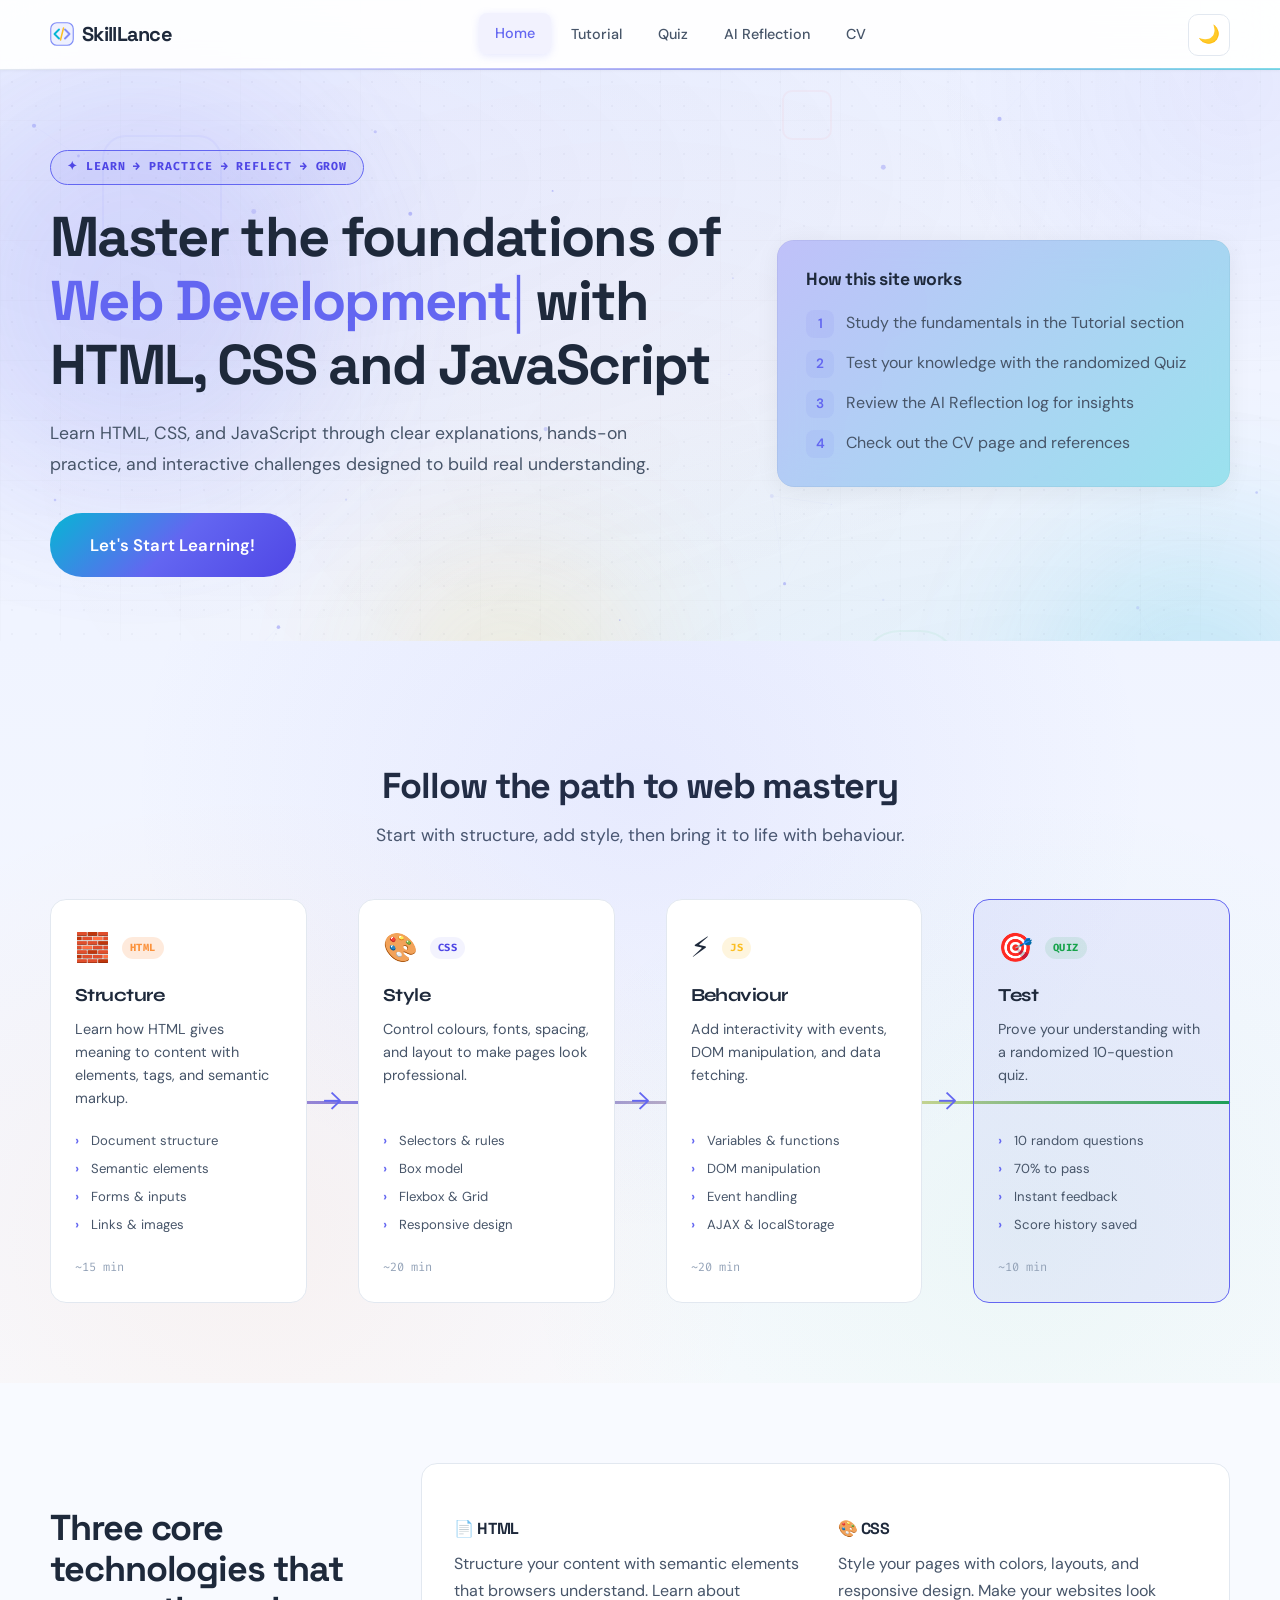
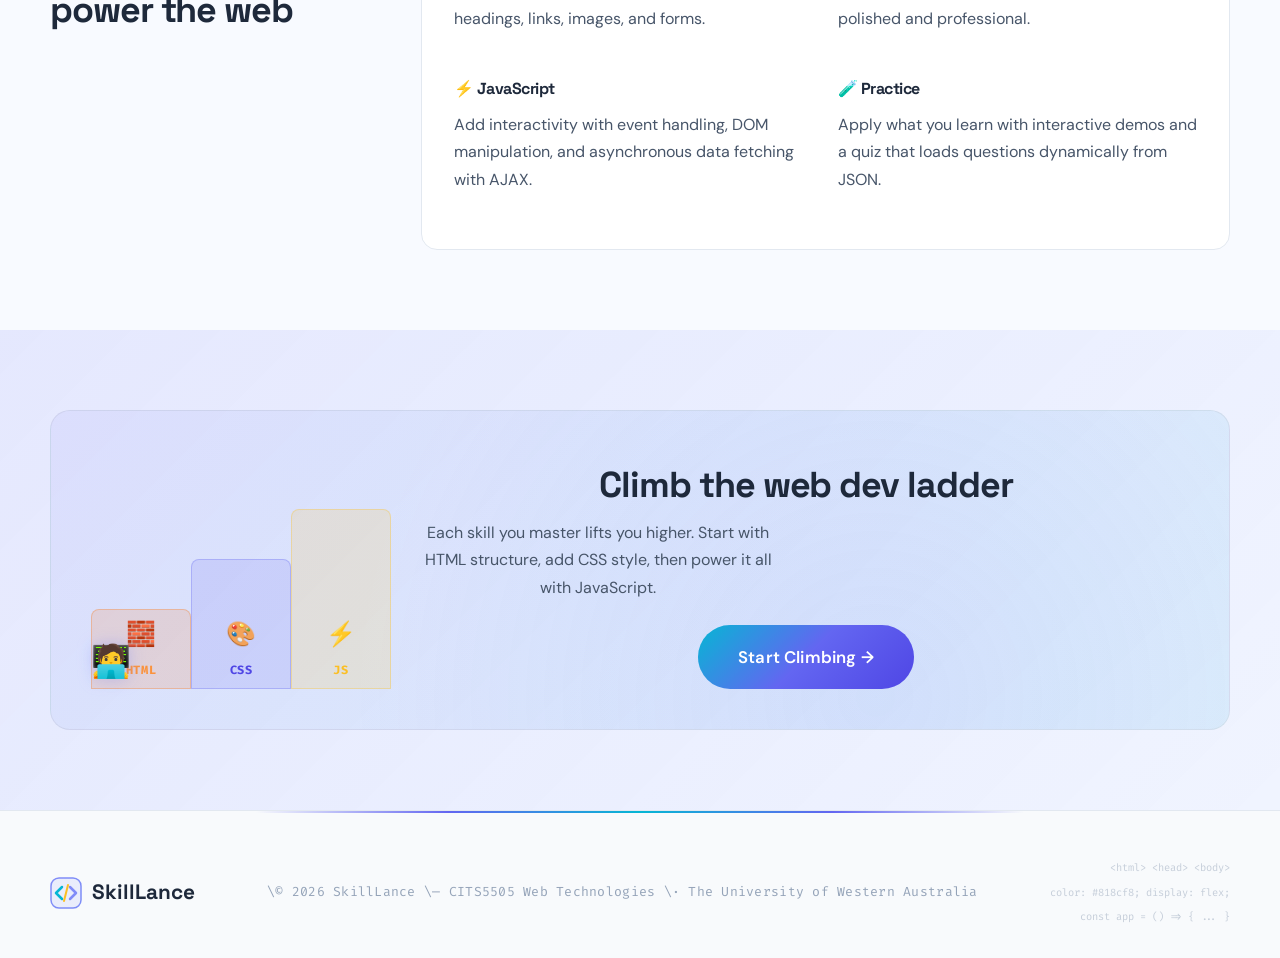
==== index.html @ cb1a134b "added animations and styling" ====
<!DOCTYPE html>
<html lang="en" data-theme="dark">
<head>
  <meta charset="UTF-8" />
  <meta name="viewport" content="width=device-width, initial-scale=1.0" />
  <meta name="description" content="SkillLance — Learn HTML, CSS, and JavaScript through interactive tutorials, quizzes, and hands-on practice." />
  <title>SkillLance - Home</title>
  <link rel="preconnect" href="https://fonts.googleapis.com" />
  <link rel="preconnect" href="https://fonts.gstatic.com" crossorigin />
  <link href="https://fonts.googleapis.com/css2?family=Syne:wght@500;600;700;800&family=DM+Sans:ital,opsz,wght@0,9..40,400;0,9..40,500;0,9..40,600;1,9..40,400&family=Fira+Code:wght@400;500&display=swap" rel="stylesheet" />
  <link href="https://fonts.googleapis.com/css2?family=Space+Grotesk:wght@400;500;700&family=IBM+Plex+Sans:wght@400;500;600;700&family=IBM+Plex+Mono:wght@400;500&display=swap" rel="stylesheet">
  <link rel="stylesheet" href="./assets/style.css" />
  <script defer src="./assets/main.js"></script>
</head>
<body>
  <a class="skip-link" href="#main-content">Skip to content</a>

  <!-- Navigation -->
  <nav class="site-nav">
    <div class="container nav-inner">
      <a href="./index.html" class="nav-logo">
        <svg class="logo-icon-nav" width="24" height="24" viewBox="0 0 32 32" fill="none"><rect x="1" y="1" width="30" height="30" rx="8" fill="url(#lbg)" opacity="0.12"/><rect x="1" y="1" width="30" height="30" rx="8" stroke="url(#lbg)" stroke-width="1.5"/><path d="M12 10L6 16L12 22" stroke="#06b6d4" stroke-width="2.5" stroke-linecap="round" stroke-linejoin="round"/><path d="M20 10L26 16L20 22" stroke="#818cf8" stroke-width="2.5" stroke-linecap="round" stroke-linejoin="round"/><path d="M18 8L14 24" stroke="#fbbf24" stroke-width="2" stroke-linecap="round"/><defs><linearGradient id="lbg" x1="0" y1="0" x2="32" y2="32"><stop stop-color="#818cf8"/><stop offset="1" stop-color="#06b6d4"/></linearGradient></defs></svg>
        SkillLance
      </a>
      <div class="nav-links">
        <a href="./index.html" class="active">Home</a>
        <a href="./tutorial.html">Tutorial</a>
        <a href="./quiz.html">Quiz</a>
        <a href="./reflection.html">AI Reflection</a>
        <a href="./cv.html">CV</a>
      </div>
      <div class="nav-actions">
        <button class="theme-btn" data-theme-toggle aria-label="Toggle theme">🌙</button>
        <button class="nav-toggle" aria-label="Toggle menu" aria-expanded="false">
          <span></span><span></span><span></span>
        </button>
      </div>
    </div>
  </nav>

  <!-- Main Content -->
  <main id="main-content">
    <!-- Hero Section -->
    <section class="hero">
      <div class="dot-pattern"></div>
      <div class="container hero-grid">
        <div>
          <p class="eyebrow-pill">✦ Learn → Practice → Reflect → Grow</p>
          <h1>
            Master the foundations of
            <em>Web Development</em>
            with HTML, CSS and JavaScript
          </h1>
          <p class="lead">
            Learn HTML, CSS, and JavaScript through clear explanations, hands-on practice, and interactive challenges designed to build real understanding.
          </p>
          <div class="hero-actions">
            <a href="tutorial.html" class="btn btn-primary btn-lg">Let's Start Learning!</a>
          </div>
        </div>

        <aside class="hero-card glass-card">
          <h2>How this site works</h2>
          <ol>
            <li>Study the fundamentals in the Tutorial section</li>
            <li>Test your knowledge with the randomized Quiz</li>
            <li>Review the AI Reflection log for insights</li>
            <li>Check out the CV page and references</li>
          </ol>
        </aside>
      </div>
    </section>

    <!-- Learning Path Section -->
    <section class="section learning-path-section">
      <div class="path-section-bg"></div>
      <div class="container">
        <div class="section-intro">
          <p class="eyebrow typing">Your Learning Journey</p>
          <h2>Follow the path to web mastery</h2>
          <p class="lead">Start with structure, add style, then bring it to life with behaviour.</p>
        </div>

        <div class="journey-timeline">
          <div class="timeline-line" aria-hidden="true"></div>
          <div class="learning-path-full">
            <a href="tutorial.html#html" class="path-card-large path-glow-html">
              <div class="path-card-header">
                <span class="path-icon-lg">🧱</span>
                <span class="path-chip path-chip-html">HTML</span>
              </div>
              <h3>Structure</h3>
              <p>Learn how HTML gives meaning to content with elements, tags, and semantic markup.</p>
              <ul class="path-topics">
                <li>Document structure</li>
                <li>Semantic elements</li>
                <li>Forms &amp; inputs</li>
                <li>Links &amp; images</li>
              </ul>
              <span class="path-time-lg">~15 min</span>
            </a>

            <div class="path-connector"><span class="path-arrow-lg">→</span></div>

            <a href="tutorial.html#css" class="path-card-large path-glow-css">
              <div class="path-card-header">
                <span class="path-icon-lg">🎨</span>
                <span class="path-chip path-chip-css">CSS</span>
              </div>
              <h3>Style</h3>
              <p>Control colours, fonts, spacing, and layout to make pages look professional.</p>
              <ul class="path-topics">
                <li>Selectors &amp; rules</li>
                <li>Box model</li>
                <li>Flexbox &amp; Grid</li>
                <li>Responsive design</li>
              </ul>
              <span class="path-time-lg">~20 min</span>
            </a>

            <div class="path-connector"><span class="path-arrow-lg">→</span></div>

            <a href="tutorial.html#js" class="path-card-large path-glow-js">
              <div class="path-card-header">
                <span class="path-icon-lg">⚡</span>
                <span class="path-chip path-chip-js">JS</span>
              </div>
              <h3>Behaviour</h3>
              <p>Add interactivity with events, DOM manipulation, and data fetching.</p>
              <ul class="path-topics">
                <li>Variables &amp; functions</li>
                <li>DOM manipulation</li>
                <li>Event handling</li>
                <li>AJAX &amp; localStorage</li>
              </ul>
              <span class="path-time-lg">~20 min</span>
            </a>

            <div class="path-connector"><span class="path-arrow-lg">→</span></div>

            <a href="quiz.html" class="path-card-large path-card-quiz-lg path-glow-quiz">
              <div class="path-card-header">
                <span class="path-icon-lg">🎯</span>
                <span class="path-chip path-chip-quiz">Quiz</span>
              </div>
              <h3>Test</h3>
              <p>Prove your understanding with a randomized 10-question quiz.</p>
              <ul class="path-topics">
                <li>10 random questions</li>
                <li>70% to pass</li>
                <li>Instant feedback</li>
                <li>Score history saved</li>
              </ul>
              <span class="path-time-lg">~10 min</span>
            </a>
          </div>
        </div>
      </div>
    </section>

    <!-- Features Section -->
    <section class="section section-alt">
      <div class="container">
        <div class="section-grid">
          <div class="section-heading">
            <p class="eyebrow typing">What You'll Learn</p>
            <h2>Three core technologies that power the web</h2>
          </div>

          <div class="content-card card">
            <div class="two-col">
              <article>
                <h3>📄 HTML</h3>
                <p>Structure your content with semantic elements that browsers understand. Learn about headings, links, images, and forms.</p>
              </article>
              <article>
                <h3>🎨 CSS</h3>
                <p>Style your pages with colors, layouts, and responsive design. Make your websites look polished and professional.</p>
              </article>
              <article>
                <h3>⚡ JavaScript</h3>
                <p>Add interactivity with event handling, DOM manipulation, and asynchronous data fetching with AJAX.</p>
              </article>
              <article>
                <h3>🧪 Practice</h3>
                <p>Apply what you learn with interactive demos and a quiz that loads questions dynamically from JSON.</p>
              </article>
            </div>
          </div>
        </div>
      </div>
    </section>

    <!-- CTA Section — Climbing Steps -->
    <section class="section callout-section">
      <div class="container">
        <div class="climbing-cta">
          <div class="steps-container">
            <div class="step-block">
              <div class="step-platform step-html">
                <span class="step-icon">🧱</span>
                HTML
              </div>
            </div>
            <div class="step-block">
              <div class="step-platform step-css">
                <span class="step-icon">🎨</span>
                CSS
              </div>
            </div>
            <div class="step-block">
              <div class="step-platform step-js">
                <span class="step-icon">⚡</span>
                JS
              </div>
            </div>
            <div class="climber">🧑‍💻</div>
          </div>
          <div class="climbing-cta-text">
            <h2>Climb the web dev ladder</h2>
            <p>Each skill you master lifts you higher. Start with HTML structure, add CSS style, then power it all with JavaScript.</p>
            <a href="tutorial.html" class="btn btn-primary btn-lg">Start Climbing →</a>
          </div>
        </div>
      </div>
    </section>
  </main>

  <!-- Footer -->
    <footer class="site-footer">
    <div class="footer-glow"></div>
    <div class="container footer-inner">
      <div class="footer-brand">
        <a href="./index.html" class="footer-logo">
          <svg class="logo-icon" width="32" height="32" viewBox="0 0 32 32" fill="none"><rect x="1" y="1" width="30" height="30" rx="8" fill="url(#flbg)" opacity="0.12"/><rect x="1" y="1" width="30" height="30" rx="8" stroke="url(#flbg)" stroke-width="1.5"/><path d="M12 10L6 16L12 22" stroke="#06b6d4" stroke-width="2.5" stroke-linecap="round" stroke-linejoin="round"/><path d="M20 10L26 16L20 22" stroke="#818cf8" stroke-width="2.5" stroke-linecap="round" stroke-linejoin="round"/><path d="M18 8L14 24" stroke="#fbbf24" stroke-width="2" stroke-linecap="round"/><defs><linearGradient id="flbg" x1="0" y1="0" x2="32" y2="32"><stop stop-color="#818cf8"/><stop offset="1" stop-color="#06b6d4"/></linearGradient></defs></svg>
          <span>SkillLance</span>
        </a>
      </div>
      <div class="footer-copy">
        <p>\&copy; 2026 SkillLance \&mdash; CITS5505 Web Technologies \&middot; The University of Western Australia</p>
      </div>
      <div class="footer-code-float" aria-hidden="true">
        <span>&lt;html&gt; &lt;head&gt; &lt;body&gt;</span>
        <span>color: #818cf8; display: flex;</span>
        <span>const app = () =&gt; { ... }</span>
      </div>
    </div>
  </footer>
</body>
</html>
---- assets/style.css ----
/* ═══════════════════════════════════════════════════════════════════════════
   SKILLLANCE — Complete Design System v2
   Theme: Dark default with light toggle
   Fonts: Syne (display) · DM Sans (body) · Fira Code (mono)
   3D Animations · Floating Elements · Animated Background
═══════════════════════════════════════════════════════════════════════════ */

/* ── 1. Design Tokens ──────────────────────────────────────────────────── */
:root {
  --bg:             #0d0f17;
  --bg-alt:         #141620;
  --surface:        #181a24;
  --surface-2:      #22253a;
  --surface-3:      #2a2d45;
  --border:         #2c2f44;
  --border-2:       #3d4160;
  --text:           #e8eaf6;
  --text-2:         #9095b8;
  --text-3:         #5c6190;
  --accent:         #818cf8;
  --accent-hover:   #a5b4fc;
  --accent-bg:      rgba(129, 140, 248, 0.12);
  --accent-txt:     #a5b4fc;
  --green:          #22c55e;
  --green-bg:       rgba(34, 197, 94, 0.12);
  --coral:          #f87171;
  --coral-bg:       rgba(248, 113, 113, 0.12);
  --amber:          #fbbf24;
  --amber-bg:       rgba(251, 191, 36, 0.12);
  --code-bg:        #0d0e1a;
  --code-text:      #cdd6f4;
  --nav-bg:         rgba(13, 15, 23, 0.92);
  --footer-bg:      #0a0c12;
  --shadow:         0 4px 24px rgba(0, 0, 0, 0.3);
  --shadow-lg:      0 12px 48px rgba(0, 0, 0, 0.4);
  --glass:          rgba(24, 26, 36, 0.75);
  --glass-border:   rgba(255, 255, 255, 0.08);
}

[data-theme="light"] {
  --bg:             #f0f4ff;
  --bg-alt:         #f8faff;
  --surface:        #ffffff;
  --surface-2:      #f1f5f9;
  --surface-3:      #e2e8f0;
  --border:         #e2e8f0;
  --border-2:       #cbd5e1;
  --text:           #1e293b;
  --text-2:         #475569;
  --text-3:         #94a3b8;
  --accent:         #6366f1;
  --accent-hover:   #4f46e5;
  --accent-bg:      rgba(99, 102, 241, 0.08);
  --accent-txt:     #4f46e5;
  --green:          #16a34a;
  --green-bg:       rgba(22, 163, 74, 0.1);
  --coral:          #dc2626;
  --coral-bg:       rgba(220, 38, 38, 0.08);
  --amber:          #d97706;
  --amber-bg:       rgba(217, 119, 6, 0.1);
  --code-bg:        #1e293b;
  --code-text:      #e2e8f0;
  --nav-bg:         rgba(255, 255, 255, 0.92);
  --footer-bg:      #f8fafc;
  --shadow:         0 4px 24px rgba(0, 0, 0, 0.06);
  --shadow-lg:      0 12px 48px rgba(0, 0, 0, 0.1);
  --glass:          rgba(255, 255, 255, 0.9);
  --glass-border:   rgba(0, 0, 0, 0.06);
}

/* ── 2. Reset & Base ───────────────────────────────────────────────────── */
*, *::before, *::after { box-sizing: border-box; margin: 0; padding: 0; }
html { scroll-behavior: smooth; font-size: 16px; }

body {
  font-family: 'DM Sans', system-ui, sans-serif;
  background: var(--bg);
  color: var(--text);
  line-height: 1.72;
  -webkit-font-smoothing: antialiased;
  min-height: 100vh;
  position: relative;
  overflow-x: hidden;
}

a { color: var(--accent); text-decoration: none; transition: color 0.2s ease; }
a:hover { color: var(--accent-hover); }
ul, ol { list-style: none; }
img { max-width: 100%; display: block; }
button, input, select, textarea { font: inherit; }

/* ── 3. Animated 3D Background ─────────────────────────────────────────── */
body::before {
  content: '';
  position: fixed;
  top: 0; left: 0; right: 0; bottom: 0;
  background:
    radial-gradient(ellipse 80% 50% at 20% 20%, rgba(99, 102, 241, 0.08), transparent),
    radial-gradient(ellipse 60% 40% at 80% 80%, rgba(6, 182, 212, 0.06), transparent),
    radial-gradient(ellipse 50% 50% at 50% 50%, rgba(251, 191, 36, 0.03), transparent);
  animation: bgShift 20s ease-in-out infinite alternate;
  pointer-events: none;
  z-index: -1;
}

@keyframes bgShift {
  0% { transform: scale(1) translate(0, 0); }
  33% { transform: scale(1.05) translate(-2%, 3%); }
  66% { transform: scale(0.98) translate(3%, -2%); }
  100% { transform: scale(1.02) translate(-1%, 1%); }
}

/* Floating orbs */
.floating-orbs {
  position: fixed;
  inset: 0;
  pointer-events: none;
  z-index: -1;
  overflow: hidden;
}

.orb {
  position: absolute;
  border-radius: 50%;
  filter: blur(80px);
  opacity: 0.15;
  animation: orbFloat 18s ease-in-out infinite;
}

.orb-1 { width: 400px; height: 400px; background: var(--accent); top: 10%; left: -5%; animation-duration: 22s; }
.orb-2 { width: 300px; height: 300px; background: #06b6d4; top: 60%; right: -5%; animation-duration: 18s; animation-delay: -5s; }
.orb-3 { width: 250px; height: 250px; background: #fbbf24; bottom: 10%; left: 30%; animation-duration: 25s; animation-delay: -10s; }

@keyframes orbFloat {
  0%, 100% { transform: translate(0, 0) scale(1); }
  25% { transform: translate(30px, -40px) scale(1.1); }
  50% { transform: translate(-20px, 20px) scale(0.95); }
  75% { transform: translate(15px, 30px) scale(1.05); }
}

/* ── 4. Accessibility ──────────────────────────────────────────────────── */
.skip-link {
  position: absolute; left: 1rem; top: -4rem;
  background: var(--accent); color: #fff;
  padding: 0.75rem 1.25rem; border-radius: 999px;
  font-weight: 600; z-index: 1000; transition: top 0.2s ease;
}
.skip-link:focus { top: 1rem; }

/* ── 5. Layout Utilities ───────────────────────────────────────────────── */
.container { width: min(1180px, calc(100% - 2rem)); margin: 0 auto; }
.section { padding: 5rem 0; }
.section-alt { background: var(--bg-alt); }

/* ── 6. Navigation ─────────────────────────────────────────────────────── */
.site-nav {
  position: sticky; top: 0; z-index: 200; height: 70px;
  background: var(--nav-bg);
  backdrop-filter: blur(20px); -webkit-backdrop-filter: blur(20px);
  border-bottom: 1px solid var(--border);
  box-shadow: 0 1px 3px rgba(0,0,0,0.04);
  transition: all 0.3s ease;
}

.nav-inner { height: 100%; display: flex; align-items: center; justify-content: space-between; gap: 1rem; }

.nav-logo {
  font-family: 'Space Grotesk', sans-serif; font-weight: 750; font-size: 1.25rem;
  letter-spacing: -0.035em; color: var(--text);
  display: flex; align-items: center; gap: 8px; flex-shrink: 0;
}

.logo-badge {
  width: 10px; height: 10px; background: var(--accent);
  border-radius: 50%; animation: pulse 2s ease-in-out infinite;
}

@keyframes pulse {
  0%, 100% { opacity: 1; transform: scale(1); }
  50% { opacity: 0.7; transform: scale(1.1); }
}

.nav-links { display: flex; gap: 4px; }

.nav-links a {
  font-size: 0.9rem; font-weight: 500; color: var(--text-2);
  padding: 0.5rem 1rem; border-radius: 8px;
  transition: all 0.3s cubic-bezier(0.34, 1.56, 0.64, 1);
  transform-style: preserve-3d; perspective: 600px;
}

.nav-links a:hover {
  color: var(--text); background: var(--surface-2);
  transform: translateY(-2px) rotateX(5deg);
  box-shadow: 0 4px 12px rgba(0,0,0,0.1);
}

.nav-links a.active {
  color: var(--accent); background: var(--accent-bg);
  transform: translateY(-1px);
  box-shadow: 0 2px 8px rgba(129, 140, 248, 0.2);
}

.nav-actions { display: flex; align-items: center; gap: 0.75rem; }

.theme-btn {
  display: flex; align-items: center; justify-content: center;
  width: 42px; height: 42px; background: var(--surface);
  border: 1px solid var(--border); border-radius: 10px;
  cursor: pointer; font-size: 1.1rem; color: var(--text-2);
  transition: all 0.3s cubic-bezier(0.34, 1.56, 0.64, 1);
  transform-style: preserve-3d;
}

.theme-btn:hover {
  color: var(--accent); border-color: var(--accent);
  transform: translateY(-2px) rotateY(15deg) scale(1.05);
  box-shadow: 0 6px 20px rgba(129, 140, 248, 0.2);
}

.nav-toggle {
  display: none; flex-direction: column; gap: 5px; padding: 8px;
  background: transparent; border: none; cursor: pointer;
}
.nav-toggle span { width: 22px; height: 2px; background: var(--text); border-radius: 2px; transition: all 0.2s ease; }

/* ── 7. Typography ─────────────────────────────────────────────────────── */
h1, h2, h3, h4 {
  font-family: 'Space Grotesk', sans-serif; font-weight: 700;
  letter-spacing: -0.03em; line-height: 1.15; color: var(--text);
}
h1 { font-size: clamp(2.25rem, 5vw, 3.5rem); font-weight: 800; }
h2 { font-size: clamp(1.5rem, 3vw, 2.25rem); margin-bottom: 1rem; }
h3 { font-size: 1.25rem; margin-bottom: 0.75rem; }
h4 { font-size: 1.1rem; margin-bottom: 0.5rem; }

.lead { font-size: 1.1rem; color: var(--text-2); max-width: 600px; line-height: 1.8; }

/* Eyebrow with gradient */
.eyebrow {
  position: relative; display: inline-block;
  font-family: 'Fira Code', monospace; font-size: 1.1rem; font-weight: 700;
  letter-spacing: 0.08em; text-transform: uppercase; margin-bottom: 0.4rem;
  background: linear-gradient(90deg, #6366f1, #06b6d4, #6366f1);
  background-size: 200% auto;
  -webkit-background-clip: text; background-clip: text; -webkit-text-fill-color: transparent;
  animation: gradientFlow 4s linear infinite;
}

.eyebrow.typing {
  overflow: hidden; white-space: nowrap; width: fit-content; max-width: 0;
  animation: typing 3.5s steps(30, end) infinite, gradientFlow 4s linear infinite;
}

.eyebrow.typing::after {
  content: ''; position: absolute; top: 0; left: 0; height: 100%; width: 40%;
  background: linear-gradient(120deg, transparent, rgba(255,255,255,0.4), transparent);
  animation: shine 3.5s infinite;
}

@keyframes typing { 0% { max-width: 0 } 40% { max-width: 100% } 60% { max-width: 100% } 100% { max-width: 0 } }
@keyframes gradientFlow { 0% { background-position: 0% center; } 100% { background-position: 200% center; } }
@keyframes shine { 0% { transform: translateX(-100%); } 60%,100% { transform: translateX(200%); } }

.eyebrow-pill {
  display: inline-flex; align-items: center; gap: 0.5rem;
  font-family: 'Fira Code', monospace; font-size: 0.72rem; font-weight: 700;
  letter-spacing: 0.08em; text-transform: uppercase; color: var(--accent-txt);
  background: var(--accent-bg); padding: 0.4rem 1rem; border-radius: 999px;
  margin-bottom: 1.25rem; border: 1px solid var(--accent);
}

code, .mono {
  font-family: 'Fira Code', monospace; font-size: 0.9em;
  background: var(--surface-2); padding: 0.15em 0.4em; border-radius: 4px;
}

pre {
  margin: 0; padding: 1.25rem; background: var(--code-bg); color: var(--code-text);
  border-radius: 12px; border: 1px solid var(--border);
  overflow-x: auto; font-size: 0.9rem; line-height: 1.6;
}
pre code { background: none; padding: 0; }

/* ── 8. Buttons with 3D transforms ─────────────────────────────────────── */
.btn {
  display: inline-flex; align-items: center; justify-content: center; gap: 0.5rem;
  padding: 0.75rem 1.5rem; border-radius: 10px;
  font-family: 'DM Sans', sans-serif; font-size: 0.95rem; font-weight: 600;
  border: 1px solid transparent; cursor: pointer;
  transition: all 0.35s cubic-bezier(0.34, 1.56, 0.64, 1);
  text-decoration: none; transform-style: preserve-3d; perspective: 800px;
  position: relative; overflow: hidden;
}

.btn::after {
  content: ''; position: absolute; inset: 0; border-radius: inherit;
  background: linear-gradient(135deg, rgba(255,255,255,0.15), transparent);
  opacity: 0; transition: opacity 0.3s;
}

.btn:hover::after { opacity: 1; }

.btn:hover {
  transform: translateY(-3px) rotateX(8deg) scale(1.02);
  box-shadow: 0 12px 30px rgba(0,0,0,0.15);
}

.btn:active { transform: translateY(0) rotateX(0) scale(0.98); }

.btn-primary {
  background: linear-gradient(135deg, #06b6d4, #6366f1, #4f46e5);
  color: #ffffff; border: none; border-radius: 999px; font-weight: 600;
}

.btn-primary:hover {
  color: #ffffff;
  background: linear-gradient(135deg, #4f46e5, #6366f1, #06b6d4);
  box-shadow: 0 12px 32px rgba(99, 102, 241, 0.4);
  transform: translateY(-4px) rotateX(8deg) scale(1.03);
}

.btn-secondary {
  background: var(--surface); color: var(--text); border: 1px solid var(--border);
}
.btn-secondary:hover { border-color: var(--accent); color: var(--accent); }

.btn-ghost {
  background: transparent; color: var(--text-2); border: none; padding: 0.5rem 1rem;
}
.btn-ghost:hover { color: var(--accent); background: var(--accent-bg); transform: none; box-shadow: none; }

.btn-lg { padding: 1.1rem 2.5rem; font-size: 1.05rem; letter-spacing: 0.01em; }

.btn-white {
  display: inline-flex; align-items: center; gap: 0.5rem;
  padding: 1rem 2.25rem; border-radius: 999px;
  background: #fff; color: #1e293b; font-weight: 700; font-size: 1.05rem;
  border: none; cursor: pointer; text-decoration: none;
  transition: all 0.35s cubic-bezier(0.34, 1.56, 0.64, 1);
  transform-style: preserve-3d;
}

.btn-white:hover {
  transform: translateY(-4px) rotateX(6deg) scale(1.04);
  box-shadow: 0 16px 40px rgba(0,0,0,0.2);
  color: var(--accent);
}

/* ── 9. Cards ──────────────────────────────────────────────────────────── */
.card {
  background: var(--surface); border: 1px solid var(--border);
  border-radius: 16px; padding: 1.75rem;
  transition: all 0.35s cubic-bezier(0.34, 1.56, 0.64, 1);
  transform-style: preserve-3d;
}
.card:hover { border-color: var(--border-2); box-shadow: var(--shadow); transform: translateY(-2px); }

.glass-card {
  background: var(--glass); backdrop-filter: blur(16px); -webkit-backdrop-filter: blur(16px);
  border: 1px solid var(--glass-border); border-radius: 16px;
  padding: 1.75rem; box-shadow: var(--shadow);
  transition: all 0.35s cubic-bezier(0.34, 1.56, 0.64, 1);
}
.glass-card:hover { transform: translateY(-2px); box-shadow: var(--shadow-lg); }

/* ── 10. Hero ──────────────────────────────────────────────────────────── */
.hero {
  padding: 5rem 0 4rem; position: relative; overflow: hidden;
}

.hero::before {
  content: ''; position: absolute; top: -50%; right: -20%;
  width: 600px; height: 600px;
  background: radial-gradient(circle, var(--accent-bg) 0%, transparent 70%);
  pointer-events: none; animation: heroGlow 10s ease-in-out infinite alternate;
}

@keyframes heroGlow {
  0% { transform: translate(0,0) scale(1); opacity: 0.6; }
  100% { transform: translate(-50px, 30px) scale(1.2); opacity: 1; }
}

.hero-grid { display: grid; grid-template-columns: 1.2fr 0.8fr; gap: 3rem; align-items: center; }
.hero h1 { margin-bottom: 1.25rem; }
.hero h1 em { font-style: normal; color: var(--accent); }
.hero-actions { display: flex; gap: 1rem; margin-top: 2rem; flex-wrap: wrap; }

.hero-card { position: relative; }
.hero-card h2 { font-size: 1.1rem; margin-bottom: 1.25rem; }
.hero-card ol { counter-reset: steps; display: flex; flex-direction: column; gap: 0.75rem; }
.hero-card li {
  counter-increment: steps; display: flex; align-items: flex-start;
  gap: 0.75rem; color: var(--text-2); line-height: 1.6;
}
.hero-card li::before {
  content: counter(steps); flex-shrink: 0;
  display: flex; align-items: center; justify-content: center;
  width: 28px; height: 28px; background: var(--accent-bg);
  color: var(--accent); border-radius: 8px; font-size: 0.85rem; font-weight: 600;
}

/* ── 11. Section Layouts ───────────────────────────────────────────────── */
.section-grid { display: grid; grid-template-columns: 0.4fr 1fr; gap: 3rem; align-items: start; }
.section-heading h2 { position: sticky; top: 100px; }
.content-card { padding: 2rem; }
.content-card p { color: var(--text-2); margin-bottom: 1.5rem; }
.two-col { display: grid; grid-template-columns: repeat(2, 1fr); gap: 1.5rem; margin-top: 1.5rem; }
.two-col h3 { font-size: 1rem; margin-bottom: 0.75rem; }
.two-col ul { display: flex; flex-direction: column; gap: 0.5rem; }
.two-col li { color: var(--text-2); padding-left: 1.25rem; position: relative; }
.two-col li::before { content: '→'; position: absolute; left: 0; color: var(--accent); }

.section-intro { text-align: center; max-width: 600px; margin: 0 auto 3rem; }
.section-intro h2 { margin-bottom: 0.75rem; }
.section-intro .lead { max-width: none; }

/* ── 12. Learning Path (Home) ──────────────────────────────────────────── */
.learning-path-section { background: linear-gradient(180deg, var(--bg) 0%, var(--bg-alt) 100%); }

.learning-path-full {
  display: grid; grid-template-columns: 1fr auto 1fr auto 1fr auto 1fr;
  gap: 1rem; align-items: stretch;
}

.path-card-large {
  display: flex; flex-direction: column; gap: 0.75rem; padding: 1.5rem;
  background: var(--surface); border: 1px solid var(--border); border-radius: 16px;
  text-decoration: none; color: var(--text);
  transition: all 0.4s cubic-bezier(0.34, 1.56, 0.64, 1);
  transform-style: preserve-3d; position: relative;
}

.path-card-large:hover {
  border-color: var(--accent);
  transform: translateY(-8px) rotateX(4deg) rotateY(-2deg);
  box-shadow: 0 20px 50px rgba(0,0,0,0.15), 0 0 30px var(--accent-bg);
}

.path-card-quiz-lg { border-color: var(--accent); background: var(--accent-bg); }
.path-card-header { display: flex; align-items: center; gap: 0.75rem; }
.path-icon-lg { font-size: 1.75rem; }
.path-card-large h3 { font-family: 'Syne', sans-serif; font-size: 1.15rem; margin: 0; }
.path-card-large p { color: var(--text-2); font-size: 0.9rem; line-height: 1.6; margin: 0; flex: 1; }

.path-topics { display: flex; flex-direction: column; gap: 0.35rem; margin: 0.5rem 0; }
.path-topics li { font-size: 0.82rem; color: var(--text-2); padding-left: 1rem; position: relative; }
.path-topics li::before { content: '›'; position: absolute; left: 0; color: var(--accent); font-weight: 700; }

.path-time-lg { font-family: 'Fira Code', monospace; font-size: 0.75rem; color: var(--text-3); margin-top: auto; }
.path-connector { display: flex; align-items: center; justify-content: center; }
.path-arrow-lg { font-size: 1.5rem; color: var(--accent); animation: arrowPulse 1.5s ease-in-out infinite; }

.path-chip {
  font-family: 'Fira Code', monospace; font-size: 0.65rem; font-weight: 700;
  letter-spacing: 0.06em; text-transform: uppercase; padding: 2px 8px; border-radius: 20px;
}
.path-chip-html { background: rgba(249, 115, 22, 0.15); color: #fb923c; }
.path-chip-css { background: var(--accent-bg); color: var(--accent-txt); }
.path-chip-js { background: rgba(251, 191, 36, 0.15); color: #fbbf24; }
.path-chip-quiz { background: var(--green-bg); color: var(--green); }

@keyframes arrowPulse {
  0%, 100% { opacity: 0.4; transform: translateX(0); }
  50% { opacity: 1; transform: translateX(3px); }
}

/* ── 13. Callout Section ───────────────────────────────────────────────── */
.callout-section { background: linear-gradient(135deg, var(--accent-bg), transparent); }

.callout-card {
  display: flex; justify-content: space-between; align-items: center;
  gap: 2rem; padding: 2.5rem;
}
.callout-card h2 { margin-bottom: 0.5rem; }
.callout-card p { color: var(--text-2); max-width: 500px; margin: 0; }

/* ═══════════════════════════════════════════════════════════════════════════
   TUTORIAL PAGE STYLES
═══════════════════════════════════════════════════════════════════════════ */

/* ── Tutorial Hero ─────────────────────────────────────────────────────── */
.tutorial-hero {
  padding: 4rem 0 3rem;
  position: relative;
  overflow: hidden;
}

.tutorial-hero::after {
  content: ''; position: absolute; top: 0; right: -10%; width: 500px; height: 500px;
  background: radial-gradient(circle, rgba(6,182,212,0.1), transparent 70%);
  animation: heroGlow 12s ease-in-out infinite alternate;
  pointer-events: none;
}

.tutorial-hero .hero-pill {
  display: inline-block;
  font-family: 'Fira Code', monospace; font-size: 0.72rem; font-weight: 700;
  letter-spacing: 0.08em; text-transform: uppercase;
  color: var(--accent-txt); background: var(--accent-bg);
  padding: 0.4rem 1rem; border-radius: 999px;
  margin-bottom: 1.25rem; border: 1px solid var(--accent);
}

.tutorial-hero h1 { margin-bottom: 1rem; }
.tutorial-hero h1 em { font-style: normal; color: var(--accent); }
.tutorial-hero .lead { max-width: 720px; margin-bottom: 2rem; }

/* ── Tutorial Learning Path Cards ──────────────────────────────────────── */
.learning-path { margin-top: 2.5rem; }

.path-label {
  font-family: 'Fira Code', monospace; font-size: 0.72rem; font-weight: 700;
  letter-spacing: 0.1em; text-transform: uppercase; color: var(--text-3); margin-bottom: 0.75rem;
}

.path-cards { display: flex; align-items: stretch; gap: 0.75rem; flex-wrap: wrap; }

.path-card {
  display: flex; flex-direction: column; gap: 0.5rem; padding: 1rem 1.1rem;
  background: var(--surface); border: 1px solid var(--border); border-radius: 12px;
  text-decoration: none; color: var(--text); min-width: 140px; flex: 1;
  transition: all 0.4s cubic-bezier(0.34, 1.56, 0.64, 1);
  transform-style: preserve-3d;
}

.path-card:hover {
  border-color: var(--accent); background: var(--accent-bg);
  transform: translateY(-6px) rotateX(5deg);
  box-shadow: 0 16px 40px rgba(0,0,0,0.12);
}

.path-card-quiz { border-color: var(--accent); }
.path-card-top { display: flex; align-items: center; gap: 0.5rem; }
.path-icon { font-size: 1.25rem; }
.path-card-title { font-family: 'Space Grotesk', sans-serif; font-size: 0.95rem; font-weight: 700; }
.path-time { font-family: 'Fira Code', monospace; font-size: 0.68rem; color: var(--text-3); margin-top: auto; }
.path-arrow { color: var(--accent); font-size: 1.1rem; animation: arrowPulse 1.5s ease-in-out infinite; display: flex; align-items: center; }

/* ── Page Layout (sidebar + main) ──────────────────────────────────────── */
.page-wrap {
  display: grid; grid-template-columns: 220px 1fr; gap: 2.5rem;
  padding-top: 2rem; padding-bottom: 4rem;
}

/* ── TOC Sidebar ───────────────────────────────────────────────────────── */
.toc-sidebar {
  position: sticky; top: 90px; align-self: start;
  max-height: calc(100vh - 110px); overflow-y: auto;
  padding-right: 1rem;
}

.toc-label {
  font-family: 'Fira Code', monospace; font-size: 0.7rem; font-weight: 700;
  letter-spacing: 0.1em; text-transform: uppercase; color: var(--text-3);
  margin-bottom: 0.75rem;
}

.toc-links { display: flex; flex-direction: column; gap: 2px; }

.toc-links a {
  display: block; padding: 0.4rem 0.75rem; border-radius: 6px;
  font-size: 0.82rem; color: var(--text-2); transition: all 0.2s;
  border-left: 2px solid transparent;
}
.toc-links a:hover { color: var(--accent); background: var(--accent-bg); }
.toc-links a.active { color: var(--accent); background: var(--accent-bg); border-left-color: var(--accent); font-weight: 600; }
.toc-links a.sub { padding-left: 1.25rem; font-size: 0.78rem; }
.toc-divider { height: 1px; background: var(--border); margin: 0.5rem 0; }

/* ── Tutorial Main Content ─────────────────────────────────────────────── */
.tutorial-main { min-width: 0; }

.content-section {
  margin-bottom: 4rem; padding-bottom: 3rem;
  border-bottom: 1px solid var(--border);
}
.content-section:last-child { border-bottom: none; margin-bottom: 0; }

.content-section p {
  color: var(--text-2); margin-bottom: 1rem; line-height: 1.85;
}

.section-head {
  display: flex; align-items: center; gap: 1rem; margin-bottom: 2rem;
}

.section-icon {
  font-size: 2rem; width: 56px; height: 56px;
  display: flex; align-items: center; justify-content: center;
  background: var(--accent-bg); border-radius: 14px;
  border: 1px solid var(--border);
  animation: iconFloat 4s ease-in-out infinite;
}

@keyframes iconFloat {
  0%, 100% { transform: translateY(0) rotate(0deg); }
  50% { transform: translateY(-6px) rotate(3deg); }
}

.section-head h2 { margin-bottom: 0; }

/* ── Code Window ───────────────────────────────────────────────────────── */
.code-window {
  border-radius: 12px; overflow: hidden;
  border: 1px solid var(--border); margin: 1.5rem 0;
  background: var(--code-bg);
}

.code-bar {
  display: flex; align-items: center; gap: 6px;
  padding: 0.6rem 1rem; background: rgba(255,255,255,0.03);
  border-bottom: 1px solid rgba(255,255,255,0.06);
}

.cd { width: 10px; height: 10px; border-radius: 50%; }
.cd-r { background: #ff5f56; }
.cd-y { background: #ffbd2e; }
.cd-g { background: #27c93f; }

.code-title {
  margin-left: auto; font-family: 'Fira Code', monospace;
  font-size: 0.72rem; color: var(--text-3);
}

/* Code syntax colors */
.code-window .t { color: #f87171; }
.code-window .at { color: #fbbf24; }
.code-window .vl { color: #22c55e; }
.code-window .cm { color: #5c6190; font-style: italic; }
.code-window .kw { color: #c084fc; }
.code-window .fn { color: #60a5fa; }
.code-window .st { color: #22c55e; }
.code-window .nm { color: #fb923c; }

/* ── Info Cards Grid ───────────────────────────────────────────────────── */
.card-grid {
  display: grid; grid-template-columns: repeat(auto-fill, minmax(220px, 1fr));
  gap: 1rem; margin: 1.5rem 0;
}

.info-card {
  padding: 1.25rem; background: var(--surface); border: 1px solid var(--border);
  border-radius: 12px; transition: all 0.35s cubic-bezier(0.34, 1.56, 0.64, 1);
  transform-style: preserve-3d;
}

.info-card:hover {
  border-color: var(--accent);
  transform: translateY(-4px) rotateX(3deg);
  box-shadow: 0 12px 30px rgba(0,0,0,0.1);
}

.card-tag {
  font-family: 'Fira Code', monospace; font-size: 0.82rem; font-weight: 600;
  color: var(--accent); margin-bottom: 0.5rem;
}

.card-desc { font-size: 0.9rem; color: var(--text-2); line-height: 1.6; }

/* ── Info List (semantic elements) ─────────────────────────────────────── */
.info-list {
  display: flex; flex-direction: column; gap: 0.75rem; margin: 1.5rem 0;
}

.info-list li {
  display: flex; gap: 1rem; padding: 1rem 1.25rem;
  background: var(--surface); border: 1px solid var(--border); border-radius: 10px;
  transition: all 0.25s ease;
}
.info-list li:hover { border-color: var(--accent); }

.info-list .tag {
  font-family: 'Fira Code', monospace; font-size: 0.82rem; font-weight: 600;
  color: var(--accent); white-space: nowrap; min-width: 100px;
  background: var(--accent-bg); padding: 0.2rem 0.6rem; border-radius: 6px;
  height: fit-content;
}

.info-list li > span:last-child { color: var(--text-2); font-size: 0.92rem; line-height: 1.6; }

/* ── Alerts ────────────────────────────────────────────────────────────── */
.alert {
  padding: 1.25rem 1.5rem; border-radius: 12px; margin: 1.5rem 0;
  border-left: 4px solid; font-size: 0.95rem; line-height: 1.7;
}

.alert-info { background: var(--accent-bg); border-color: var(--accent); color: var(--text); }
.alert-success { background: var(--green-bg); border-color: var(--green); }
.alert-warn { background: var(--amber-bg); border-color: var(--amber); }
.alert-danger { background: var(--coral-bg); border-color: var(--coral); }

/* ── Selector Demo ─────────────────────────────────────────────────────── */
.selector-demo { margin: 1.5rem 0; display: flex; flex-direction: column; gap: 0.5rem; }

.sel-row {
  display: grid; grid-template-columns: 160px 1fr; gap: 1rem;
  padding: 0.85rem 1.25rem; background: var(--surface);
  border: 1px solid var(--border); border-radius: 10px;
  align-items: center; transition: all 0.25s ease;
}
.sel-row:hover { border-color: var(--accent); }

.sel-syntax {
  font-family: 'Fira Code', monospace; font-size: 0.88rem; font-weight: 600;
  color: var(--accent);
}

.sel-desc { color: var(--text-2); font-size: 0.9rem; }

/* ── Box Model Interactive ─────────────────────────────────────────────── */
.bm-interactive { display: grid; grid-template-columns: 1fr 1fr; gap: 1.5rem; align-items: center; }
.bm-controls { display: flex; flex-direction: column; gap: 1rem; }

.ctrl {
  display: flex; flex-direction: column; gap: 0.35rem;
}
.ctrl label {
  font-family: 'Fira Code', monospace; font-size: 0.8rem; color: var(--text-2);
  display: flex; justify-content: space-between;
}
.ctrl input[type="range"] { width: 100%; accent-color: var(--accent); }
.ctrl input[type="color"] {
  width: 100%; height: 38px; border: 1px solid var(--border);
  border-radius: 8px; background: var(--surface); padding: 4px; cursor: pointer;
}
.ctrl select {
  padding: 0.5rem; background: var(--surface); color: var(--text);
  border: 1px solid var(--border); border-radius: 8px;
}

.ctrl-panel { display: flex; flex-direction: column; gap: 0.75rem; }

.bm-live-area {
  display: flex; align-items: center; justify-content: center;
  min-height: 200px;
}

.bm-live-margin {
  background: rgba(251,191,36,0.1); border: 2px dashed var(--amber);
  padding: 20px; border-radius: 8px; position: relative;
  transition: all 0.3s ease;
}
.bm-live-border {
  background: rgba(248,113,113,0.1); border: 4px solid var(--coral);
  padding: 16px; border-radius: 4px; position: relative;
  transition: all 0.3s ease;
}
.bm-live-padding {
  background: rgba(34,197,94,0.1); border: 2px dashed var(--green);
  padding: 20px; border-radius: 3px; position: relative;
  transition: all 0.3s ease;
}
.bm-live-content {
  background: var(--accent-bg); border: 1px solid var(--accent);
  padding: 16px 24px; border-radius: 3px; text-align: center;
}
.bm-live-label {
  position: absolute; top: 2px; right: 6px;
  font-family: 'Fira Code', monospace; font-size: 0.62rem; font-weight: 700;
  opacity: 0.8;
}

/* ── CSS Property Playground ───────────────────────────────────────────── */
.playground { display: grid; grid-template-columns: 280px 1fr; gap: 1.5rem; }

.preview-panel {
  display: flex; align-items: center; justify-content: center;
  background: var(--surface-2); border-radius: 12px; padding: 1.5rem;
  border: 1px solid var(--border);
}

#css-box {
  width: 180px; height: 180px; background: var(--accent);
  border-radius: 8px; display: flex; align-items: center; justify-content: center;
  font-family: 'Fira Code', monospace; font-size: 0.8rem; color: #fff; font-weight: 600;
  transition: all 0.3s ease; box-sizing: border-box;
}

/* ── HTML + CSS Connection Diagram ─────────────────────────────────────── */
.html-css-connect {
  display: grid; grid-template-columns: 1fr auto 1fr; gap: 1rem;
  align-items: center; margin: 1.5rem 0;
}

.connect-side { display: flex; flex-direction: column; gap: 0.5rem; }

.connect-label {
  font-family: 'Fira Code', monospace; font-size: 0.7rem; font-weight: 700;
  letter-spacing: 0.08em; text-transform: uppercase; padding: 2px 10px;
  border-radius: 4px; width: fit-content;
}
.connect-label-html { background: rgba(249,115,22,0.15); color: #fb923c; }
.connect-label-css { background: var(--accent-bg); color: var(--accent-txt); }

.connect-arrow {
  text-align: center; color: var(--text-3); font-size: 0.8rem;
  font-family: 'Fira Code', monospace;
}

/* ── Try It Editor ─────────────────────────────────────────────────────── */
.tryit-wrap {
  border: 1px solid var(--border); border-radius: 14px;
  overflow: hidden; margin: 1.5rem 0; background: var(--code-bg);
}

.tryit-header {
  display: flex; align-items: center; justify-content: space-between;
  padding: 0.75rem 1.25rem; background: rgba(255,255,255,0.03);
  border-bottom: 1px solid rgba(255,255,255,0.06);
  font-family: 'Fira Code', monospace; font-size: 0.82rem; color: var(--text-2);
}

.live-dot {
  display: inline-block; width: 8px; height: 8px; border-radius: 50%;
  background: var(--green); margin-right: 0.5rem;
  animation: pulse 2s ease-in-out infinite;
}

.tryit-run {
  padding: 0.4rem 1rem; background: var(--accent); color: #fff;
  border: none; border-radius: 6px; cursor: pointer; font-weight: 600;
  font-size: 0.82rem; transition: all 0.2s;
}
.tryit-run:hover { background: var(--accent-hover); }

.tryit-body { display: grid; grid-template-columns: 1fr 1fr; min-height: 300px; }

.tryit-editor { border-right: 1px solid rgba(255,255,255,0.06); }

.tryit-editor textarea,
#html-editor {
  width: 100%; height: 100%; min-height: 300px;
  background: transparent; color: var(--code-text); border: none; outline: none;
  resize: none; font-family: 'Fira Code', monospace; font-size: 0.82rem;
  line-height: 1.7; padding: 1rem; tab-size: 2;
}

.tryit-preview { overflow: hidden; }
.tryit-preview iframe,
#html-preview { width: 100%; height: 100%; min-height: 300px; border: none; background: #fff; }

.tryit-footer {
  padding: 0.6rem 1.25rem; font-size: 0.78rem; color: var(--text-3);
  border-top: 1px solid rgba(255,255,255,0.06);
  font-family: 'Fira Code', monospace;
}

/* ── Demo Box (generic) ────────────────────────────────────────────────── */
.demo-box {
  border: 1px solid var(--border); border-radius: 14px;
  overflow: hidden; margin: 1.5rem 0; background: var(--surface);
}

.demo-header {
  display: flex; align-items: center; gap: 0.75rem;
  padding: 0.85rem 1.25rem; background: var(--surface-2);
  border-bottom: 1px solid var(--border);
  font-family: 'Fira Code', monospace; font-size: 0.82rem; color: var(--text-2);
}

.demo-dot {
  width: 8px; height: 8px; border-radius: 50%; background: var(--green);
  animation: pulse 2s ease-in-out infinite;
}

.demo-body { padding: 1.5rem; }

/* ── Counter Demo ──────────────────────────────────────────────────────── */
.counter-num {
  font-family: 'Syne', sans-serif; font-size: 4.5rem; font-weight: 800;
  text-align: center; color: var(--accent); line-height: 1;
  margin-bottom: 1rem; transition: all 0.15s ease;
}

.counter-btns { display: flex; gap: 0.75rem; justify-content: center; flex-wrap: wrap; margin-bottom: 1rem; }

.counter-btn {
  padding: 0.6rem 1.5rem; border-radius: 8px; font-weight: 600;
  font-size: 0.9rem; cursor: pointer; border: 1px solid; transition: all 0.25s ease;
}

.btn-dec { background: var(--coral-bg); color: var(--coral); border-color: var(--coral); }
.btn-dec:hover { background: var(--coral); color: #fff; }
.btn-inc { background: var(--green-bg); color: var(--green); border-color: var(--green); }
.btn-inc:hover { background: var(--green); color: #fff; }
.btn-rst { background: var(--surface-2); color: var(--text-2); border-color: var(--border); }
.btn-rst:hover { background: var(--border); }

.console-line {
  font-family: 'Fira Code', monospace; font-size: 0.82rem;
  background: var(--code-bg); padding: 0.75rem 1rem; border-radius: 8px;
  color: var(--code-text);
}
.console-prompt { color: var(--text-3); }
.console-val { color: var(--accent); font-weight: 600; }

/* ── Mirror Demo ───────────────────────────────────────────────────────── */
.mirror-grid { display: grid; grid-template-columns: 1fr 1fr; gap: 1.5rem; }

.mirror-input {
  width: 100%; padding: 0.85rem 1rem; background: var(--surface-2);
  border: 1px solid var(--border); border-radius: 8px; color: var(--text);
  font-size: 1rem; outline: none; transition: border-color 0.2s;
}
.mirror-input:focus { border-color: var(--accent); }

.mirror-output {
  padding: 0.85rem 1rem; background: var(--accent-bg);
  border: 1px solid var(--accent); border-radius: 8px;
  color: var(--accent-txt); font-size: 1rem; min-height: 48px;
}

/* ── Event Logger Demo ─────────────────────────────────────────────────── */
.event-demo { display: flex; flex-direction: column; gap: 0.75rem; }

.event-btn {
  padding: 0.75rem 1.25rem; background: var(--surface-2);
  border: 1px solid var(--border); border-radius: 8px;
  color: var(--text); cursor: pointer; transition: all 0.25s;
  font-size: 0.9rem;
}
.event-btn:hover { border-color: var(--accent); background: var(--accent-bg); }

.event-log {
  background: var(--code-bg); border-radius: 10px; padding: 1rem;
  min-height: 120px; max-height: 200px; overflow-y: auto;
  font-family: 'Fira Code', monospace; font-size: 0.78rem;
}

.log-line { padding: 0.25rem 0; border-bottom: 1px solid rgba(255,255,255,0.05); color: var(--code-text); }
.log-line:last-child { border-bottom: none; }
.log-ts { color: var(--text-3); margin-right: 0.75rem; }
.log-ev, .log-type { color: var(--amber); margin-right: 0.5rem; }
.log-msg { color: var(--code-text); }

/* ── CTA Banner (quiz link) ────────────────────────────────────────────── */
.cta-banner {
  background: linear-gradient(135deg, #6366f1, #06b6d4);
  padding: 3rem; border-radius: 20px; text-align: center;
  position: relative; overflow: hidden;
}
.cta-banner::before {
  content: ''; position: absolute; inset: 0;
  background: radial-gradient(circle at 30% 50%, rgba(255,255,255,0.1), transparent 60%);
}
.cta-banner h2 { color: #fff; margin-bottom: 0.75rem; position: relative; }
.cta-banner p { color: rgba(255,255,255,0.85); margin-bottom: 1.5rem; max-width: 500px; margin-inline: auto; position: relative; }

/* ═══════════════════════════════════════════════════════════════════════════
   QUIZ PAGE
═══════════════════════════════════════════════════════════════════════════ */

.quiz-layout {
  display: grid; grid-template-columns: 1.3fr 0.7fr; gap: 2.5rem; align-items: start;
}

.quiz-intro h1 { margin-bottom: 1rem; }

.quiz-controls { margin-top: 1.5rem; }
.quiz-controls p {
  display: flex; justify-content: space-between; padding: 0.75rem 0;
  border-bottom: 1px solid var(--border); color: var(--text-2);
}
.quiz-controls p:last-child { border-bottom: none; }
.quiz-controls strong { color: var(--text); }

.status-banner {
  padding: 1rem 1.25rem; background: var(--accent-bg);
  border: 1px solid var(--accent); border-radius: 10px;
  color: var(--text); margin-bottom: 1.5rem; font-weight: 500;
  transition: all 0.3s ease;
}

.question-card {
  background: var(--surface); border: 1px solid var(--border);
  border-radius: 12px; padding: 1.5rem; margin-bottom: 1rem;
  transition: all 0.3s ease;
}
.question-card:hover { border-color: var(--border-2); }
.question-card.unanswered { border-color: var(--coral); box-shadow: 0 0 0 2px var(--coral-bg); }
.question-card.correct { border-color: var(--green); background: var(--green-bg); }
.question-card.incorrect { border-color: var(--coral); background: var(--coral-bg); }

.question-card legend { font-weight: 600; color: var(--text); margin-bottom: 1rem; }
.question-card legend strong { color: var(--accent); }

.option-list { display: flex; flex-direction: column; gap: 0.5rem; }
.option-item {
  display: flex; align-items: center; gap: 0.75rem;
  padding: 0.875rem 1rem; background: var(--surface-2);
  border: 1px solid var(--border); border-radius: 8px;
  cursor: pointer; transition: all 0.2s ease;
}
.option-item:hover { border-color: var(--accent); background: var(--accent-bg); }
.option-item input[type="radio"] { accent-color: var(--accent); width: 18px; height: 18px; }
.option-item.correct-answer { border-color: var(--green); background: var(--green-bg); }
.option-item.wrong-answer { border-color: var(--coral); background: var(--coral-bg); }

.quiz-actions { display: flex; gap: 1rem; margin-top: 2rem; flex-wrap: wrap; }

.side-panel {
  display: flex; flex-direction: column; gap: 1.5rem;
  position: sticky; top: 90px;
}

.result-metric { display: grid; grid-template-columns: repeat(3, 1fr); gap: 0.75rem; margin-top: 1rem; }

.metric-box {
  padding: 1rem; background: var(--surface-2); border-radius: 10px; text-align: center;
}
.metric-box span { font-size: 0.8rem; color: var(--text-3); display: block; margin-bottom: 0.25rem; }
.metric-box strong { font-size: 1.35rem; color: var(--text); font-family: 'Fira Code', monospace; }

.pass { color: var(--green) !important; }
.fail { color: var(--coral) !important; }

.attempt-history { display: flex; flex-direction: column; gap: 0.75rem; }
.attempt-history li {
  padding: 0.875rem 1rem; background: var(--surface-2); border-radius: 8px; font-size: 0.9rem;
}
.attempt-history li strong { color: var(--text); display: block; margin-bottom: 0.25rem; }
.attempt-history li span { color: var(--text-3); font-size: 0.85rem; }

.clear-history-btn {
  margin-top: 0.75rem; padding: 0.5rem 1rem; background: var(--coral-bg);
  color: var(--coral); border: 1px solid var(--coral); border-radius: 8px;
  cursor: pointer; font-size: 0.82rem; font-weight: 600; transition: all 0.2s;
  width: 100%;
}
.clear-history-btn:hover { background: var(--coral); color: #fff; }

/* ═══════════════════════════════════════════════════════════════════════════
   REFLECTION PAGE
═══════════════════════════════════════════════════════════════════════════ */

.prose-layout { max-width: 800px; margin: 0 auto; }
.prose-layout h1 { margin-bottom: 1rem; }
.prose-layout > .lead { margin-bottom: 3rem; }

.reflection-block { margin-bottom: 3rem; }
.reflection-block h2 { font-size: 1.5rem; margin-bottom: 1rem; }
.reflection-block p { color: var(--text-2); margin-bottom: 1rem; line-height: 1.85; }

.prompt-grid { display: grid; gap: 1.25rem; margin-top: 1.5rem; }
.prompt-grid article h3 { font-size: 1rem; margin-bottom: 0.75rem; }
.prompt-grid .mono {
  display: block; padding: 1rem; background: var(--surface-2);
  border-radius: 8px; margin-bottom: 1rem; color: var(--accent);
  font-size: 0.9rem; line-height: 1.6;
}
.prompt-grid article > p:last-child { color: var(--text-2); font-size: 0.95rem; margin: 0; }

/* ═══════════════════════════════════════════════════════════════════════════
   CV PAGE
═══════════════════════════════════════════════════════════════════════════ */

.cv-hero { padding-bottom: 3rem; }

.cv-grid {
  display: grid; grid-template-columns: 280px 1fr; gap: 3rem; align-items: start;
}

.portrait-card { position: sticky; top: 90px; }
.portrait-card img { width: 100%; aspect-ratio: 4/5; object-fit: cover; border-radius: 16px; }

.cv-info h1 { margin-bottom: 1rem; }
.cv-info .lead { margin-bottom: 1.5rem; max-width: none; }

.contact-row { display: flex; flex-wrap: wrap; gap: 0.75rem; margin-top: 1.5rem; }
.contact-row span {
  padding: 0.5rem 1rem; background: var(--surface-2);
  border: 1px solid var(--border); border-radius: 8px;
  font-size: 0.9rem; color: var(--text-2);
  transition: all 0.3s cubic-bezier(0.34, 1.56, 0.64, 1);
}
.contact-row span:hover {
  border-color: var(--accent); transform: translateY(-2px) rotateX(5deg);
  box-shadow: 0 6px 16px rgba(0,0,0,0.1);
}

.cv-sections { display: flex; flex-direction: column; gap: 1.5rem; }
.cv-sections article h2 { font-size: 1.25rem; margin-bottom: 1rem; }
.cv-sections article p { color: var(--text-2); margin-bottom: 0.75rem; }

.skills-wrap { display: flex; flex-wrap: wrap; gap: 0.5rem; margin-bottom: 1rem; }

.skill-pill {
  padding: 0.5rem 1rem; background: var(--surface-2);
  border: 1px solid var(--border); border-radius: 999px;
  font-size: 0.875rem; color: var(--text-2);
  transition: all 0.35s cubic-bezier(0.34, 1.56, 0.64, 1);
  transform-style: preserve-3d;
}
.skill-pill:hover {
  border-color: var(--accent); color: var(--accent);
  transform: translateY(-3px) rotateX(8deg) scale(1.05);
  box-shadow: 0 8px 20px rgba(129,140,248,0.15);
}

.highlighted {
  outline: 2px solid var(--accent); outline-offset: 2px;
  transform: translateY(-2px);
  box-shadow: 0 8px 24px var(--accent-bg);
}

.ajax-box {
  display: flex; justify-content: space-between; align-items: center;
  gap: 2rem; margin-bottom: 1rem;
}
.ajax-box div h2 { margin-bottom: 0.5rem; }
.ajax-box div p { color: var(--text-2); margin: 0; }

.quote-output { min-height: 80px; }
.quote-output .glass-card { padding: 1.5rem; }
.quote-output p { color: var(--text-2); font-style: italic; margin-bottom: 0.75rem; }
.quote-output p:last-child { font-style: normal; color: var(--text); margin: 0; }

.references-card { margin-top: 2rem; }
.references-card h2 { margin-bottom: 1.5rem; }

.references-list { counter-reset: refs; display: flex; flex-direction: column; gap: 1rem; }
.references-list li {
  counter-increment: refs; display: flex; gap: 0.75rem;
  color: var(--text-2); font-size: 0.95rem; line-height: 1.7;
}
.references-list li::before {
  content: '[' counter(refs) ']'; color: var(--accent);
  font-family: 'Fira Code', monospace; font-size: 0.85rem; flex-shrink: 0;
}

/* ═══════════════════════════════════════════════════════════════════════════
   FOOTER
═══════════════════════════════════════════════════════════════════════════ */

.site-footer {
  padding: 2.5rem 0; background: var(--footer-bg, var(--surface-2));
  border-top: 1px solid var(--border); text-align: center;
  color: var(--text-2); font-size: 0.9rem;
}

/* ═══════════════════════════════════════════════════════════════════════════
   FLOATING SIDEBAR ANIMATIONS (Tutorial)
═══════════════════════════════════════════════════════════════════════════ */

.floating-decor {
  position: fixed; right: 2rem; top: 50%; transform: translateY(-50%);
  display: flex; flex-direction: column; gap: 1rem; z-index: 50;
  pointer-events: none;
}

.float-btn {
  width: 48px; height: 48px; border-radius: 14px;
  display: flex; align-items: center; justify-content: center;
  font-size: 1.25rem; border: 1px solid var(--border);
  background: var(--glass); backdrop-filter: blur(10px);
  box-shadow: var(--shadow); pointer-events: auto;
  cursor: pointer; transition: all 0.35s cubic-bezier(0.34, 1.56, 0.64, 1);
  transform-style: preserve-3d;
}

.float-btn:nth-child(1) { animation: floatBounce 3s ease-in-out infinite; }
.float-btn:nth-child(2) { animation: floatBounce 3s ease-in-out infinite 0.5s; }
.float-btn:nth-child(3) { animation: floatBounce 3s ease-in-out infinite 1s; }

.float-btn:hover {
  transform: translateX(-8px) rotateY(20deg) scale(1.15);
  border-color: var(--accent); box-shadow: 0 12px 30px rgba(129,140,248,0.3);
}

@keyframes floatBounce {
  0%, 100% { transform: translateY(0); }
  50% { transform: translateY(-8px); }
}

/* ═══════════════════════════════════════════════════════════════════════════
   RESPONSIVE
═══════════════════════════════════════════════════════════════════════════ */

@media (max-width: 1100px) {
  .page-wrap { grid-template-columns: 180px 1fr; gap: 1.5rem; }
  .floating-decor { display: none; }
}

@media (max-width: 1024px) {
  .hero-grid, .cv-grid, .quiz-layout { grid-template-columns: 1fr; }
  .cv-grid { gap: 2rem; }
  .portrait-card { position: static; max-width: 280px; }
  .side-panel { position: static; flex-direction: row; flex-wrap: wrap; }
  .side-panel > * { flex: 1; min-width: 280px; }
  .learning-path-full { grid-template-columns: 1fr 1fr; gap: 1.5rem; }
  .path-connector { display: none; }
}

@media (max-width: 768px) {
  .section { padding: 3rem 0; }
  .section-grid { grid-template-columns: 1fr; gap: 1.5rem; }
  .section-heading h2 { position: static; }
  .two-col { grid-template-columns: 1fr; }
  .callout-card { flex-direction: column; align-items: flex-start; }
  .result-metric { grid-template-columns: 1fr; }
  .nav-links { display: none; }
  .nav-toggle { display: flex; }
  .nav-links.open {
    display: flex; flex-direction: column; position: absolute;
    top: 70px; left: 0; right: 0; background: var(--surface);
    border-bottom: 1px solid var(--border); padding: 1rem;
    gap: 0.5rem; box-shadow: var(--shadow-lg);
  }
  .page-wrap { grid-template-columns: 1fr; }
  .toc-sidebar { display: none; }
  .tryit-body { grid-template-columns: 1fr; }
  .playground { grid-template-columns: 1fr; }
  .bm-interactive { grid-template-columns: 1fr; }
  .html-css-connect { grid-template-columns: 1fr; }
  .connect-arrow { display: none; }
  .mirror-grid { grid-template-columns: 1fr; }
  .learning-path-full, .path-cards { grid-template-columns: 1fr; }
  .path-arrow { transform: rotate(90deg); }
  .ajax-box { flex-direction: column; align-items: flex-start; }
  .cta-banner { padding: 2rem; }
}

@media (max-width: 480px) {
  .hero h1 { font-size: 2rem; }
  .hero-actions, .quiz-actions { flex-direction: column; }
  .quiz-actions .btn { width: 100%; }
  .counter-btns { flex-direction: column; }
  .counter-btn { width: 100%; }
}

/* ═══════════════════════════════════════════════════════════════════════════
   ANIMATIONS
═══════════════════════════════════════════════════════════════════════════ */

@keyframes fadeInUp {
  from { opacity: 0; transform: translateY(20px); }
  to { opacity: 1; transform: translateY(0); }
}

.hero, .section { animation: fadeInUp 0.6s ease-out; }

/* Smooth scroll offset */
[id] { scroll-margin-top: 90px; }

/* 3D tilt on scroll for content sections */
.content-section {
  transition: transform 0.3s ease;
}

/* Staggered card entrance */
@keyframes cardEntrance {
  from { opacity: 0; transform: translateY(30px) rotateX(10deg); }
  to { opacity: 1; transform: translateY(0) rotateX(0); }
}

.info-card, .path-card-large, .glass-card {
  animation: cardEntrance 0.5s ease-out backwards;
}

.info-card:nth-child(1) { animation-delay: 0.05s; }
.info-card:nth-child(2) { animation-delay: 0.1s; }
.info-card:nth-child(3) { animation-delay: 0.15s; }
.info-card:nth-child(4) { animation-delay: 0.2s; }
.info-card:nth-child(5) { animation-delay: 0.25s; }
.info-card:nth-child(6) { animation-delay: 0.3s; }
.info-card:nth-child(7) { animation-delay: 0.35s; }
.info-card:nth-child(8) { animation-delay: 0.4s; }

/* ═══════════════════════════════════════════════════════════════════════════
   ENHANCED VISUALS — Particles, Grid BG, Geometric Shapes, Scroll Reveal
═══════════════════════════════════════════════════════════════════════════ */

/* ── Animated Grid Background ──────────────────────────────────────────── */
.animated-grid-bg {
  position: fixed; inset: 0; z-index: -2; pointer-events: none; overflow: hidden;
  opacity: 0.3;
}

.animated-grid-bg svg { width: 100%; height: 100%; }

/* ── Particle Canvas ───────────────────────────────────────────────────── */
#particle-canvas {
  position: fixed; inset: 0; z-index: -1; pointer-events: none;
}

/* ── Geometric Floating Shapes ─────────────────────────────────────────── */
.geo-shapes {
  position: fixed; inset: 0; z-index: -1; pointer-events: none; overflow: hidden;
}

.geo-shape {
  position: absolute; border-radius: 20%; opacity: 0.06;
  border: 2px solid var(--accent);
}

.geo-shape:nth-child(1) {
  width: 120px; height: 120px; top: 15%; left: 8%;
  animation: geoFloat 20s ease-in-out infinite, geoSpin 30s linear infinite;
}
.geo-shape:nth-child(2) {
  width: 80px; height: 80px; top: 45%; right: 12%;
  border-color: #06b6d4; border-radius: 50%;
  animation: geoFloat 16s ease-in-out infinite reverse, geoSpin 25s linear infinite reverse;
}
.geo-shape:nth-child(3) {
  width: 60px; height: 60px; bottom: 20%; left: 20%;
  border-color: #fbbf24; border-radius: 4px;
  animation: geoFloat 22s ease-in-out infinite 3s, geoSpin 35s linear infinite;
}
.geo-shape:nth-child(4) {
  width: 100px; height: 100px; top: 70%; right: 25%;
  border-color: #22c55e; border-radius: 40%;
  animation: geoFloat 18s ease-in-out infinite 5s, geoSpin 28s linear infinite reverse;
}
.geo-shape:nth-child(5) {
  width: 50px; height: 50px; top: 10%; right: 35%;
  border-color: #f87171; border-radius: 10px;
  animation: geoFloat 24s ease-in-out infinite 2s, geoSpin 40s linear infinite;
}

@keyframes geoFloat {
  0%, 100% { transform: translate(0, 0); }
  25% { transform: translate(20px, -30px); }
  50% { transform: translate(-15px, 15px); }
  75% { transform: translate(10px, 25px); }
}

@keyframes geoSpin {
  from { rotate: 0deg; }
  to { rotate: 360deg; }
}

/* ── Scroll Reveal Animation ───────────────────────────────────────────── */
.reveal {
  opacity: 0; transform: translateY(40px);
  transition: opacity 0.7s cubic-bezier(0.16, 1, 0.3, 1),
              transform 0.7s cubic-bezier(0.16, 1, 0.3, 1);
}

.reveal.visible {
  opacity: 1; transform: translateY(0);
}

.reveal-left {
  opacity: 0; transform: translateX(-40px);
  transition: opacity 0.7s cubic-bezier(0.16, 1, 0.3, 1),
              transform 0.7s cubic-bezier(0.16, 1, 0.3, 1);
}

.reveal-left.visible {
  opacity: 1; transform: translateX(0);
}

.reveal-right {
  opacity: 0; transform: translateX(40px);
  transition: opacity 0.7s cubic-bezier(0.16, 1, 0.3, 1),
              transform 0.7s cubic-bezier(0.16, 1, 0.3, 1);
}

.reveal-right.visible {
  opacity: 1; transform: translateX(0);
}

/* ── Animated Gradient Border on Hero Cards ────────────────────────────── */
.hero-card,
.cta-banner,
.callout-card {
  position: relative;
}

.hero-card::before,
.callout-card::before {
  content: ''; position: absolute; inset: -1px; border-radius: 17px;
  background: linear-gradient(135deg, var(--accent), #06b6d4, #fbbf24, var(--accent));
  background-size: 300% 300%;
  animation: gradientBorder 6s ease infinite;
  z-index: -1; opacity: 0.4;
}

@keyframes gradientBorder {
  0% { background-position: 0% 50%; }
  50% { background-position: 100% 50%; }
  100% { background-position: 0% 50%; }
}

/* ── Glowing Accent Line Under Nav ─────────────────────────────────────── */
.site-nav::after {
  content: ''; position: absolute; bottom: -1px; left: 0; right: 0; height: 2px;
  background: linear-gradient(90deg, transparent, var(--accent), #06b6d4, var(--accent), transparent);
  background-size: 200% 100%;
  animation: navGlow 4s ease infinite;
  opacity: 0.5;
}

@keyframes navGlow {
  0%, 100% { background-position: 0% 50%; }
  50% { background-position: 100% 50%; }
}

/* ── Enhanced Section Icons (Tutorial) ─────────────────────────────────── */
.section-icon {
  position: relative;
}

.section-icon::after {
  content: ''; position: absolute; inset: -4px; border-radius: 18px;
  background: linear-gradient(135deg, var(--accent-bg), transparent);
  z-index: -1; animation: iconPulse 3s ease-in-out infinite;
}

@keyframes iconPulse {
  0%, 100% { transform: scale(1); opacity: 0.5; }
  50% { transform: scale(1.15); opacity: 0.8; }
}

/* ── Animated Code Window Glow ─────────────────────────────────────────── */
.code-window {
  position: relative;
}

.code-window::before {
  content: ''; position: absolute; inset: -1px; border-radius: 13px;
  background: linear-gradient(135deg, rgba(99,102,241,0.3), rgba(6,182,212,0.2), rgba(251,191,36,0.15));
  z-index: -1; opacity: 0; transition: opacity 0.4s;
}

.code-window:hover::before { opacity: 1; }

/* ── Animated Quiz Score Ring ──────────────────────────────────────────── */
.score-ring {
  position: relative; width: 120px; height: 120px; margin: 0 auto 1rem;
}

.score-ring svg { transform: rotate(-90deg); }

.score-ring-bg { fill: none; stroke: var(--surface-2); stroke-width: 8; }

.score-ring-fill {
  fill: none; stroke: var(--accent); stroke-width: 8;
  stroke-linecap: round; transition: stroke-dashoffset 1.5s ease-out;
}

.score-ring-text {
  position: absolute; inset: 0; display: flex; align-items: center; justify-content: center;
  font-family: 'Syne', sans-serif; font-size: 1.5rem; font-weight: 800;
  color: var(--text);
}

/* ── CV Timeline Effect ────────────────────────────────────────────────── */
.cv-sections article {
  position: relative; padding-left: 2rem;
}

.cv-sections article::before {
  content: ''; position: absolute; left: 0; top: 0; bottom: 0; width: 3px;
  background: linear-gradient(to bottom, var(--accent), #06b6d4);
  border-radius: 2px;
}

.cv-sections article::after {
  content: ''; position: absolute; left: -5px; top: 1.5rem; width: 13px; height: 13px;
  background: var(--accent); border-radius: 50%; border: 3px solid var(--bg);
  box-shadow: 0 0 10px var(--accent-bg);
}

/* ── Typing Cursor for Hero ────────────────────────────────────────────── */
.hero h1 em::after {
  content: '|'; color: var(--accent); font-weight: 300;
  animation: blink 1s step-end infinite;
}

@keyframes blink {
  0%, 100% { opacity: 1; }
  50% { opacity: 0; }
}

/* ── Enhanced Skill Pills with Glow ────────────────────────────────────── */
.skill-pill {
  position: relative;
}

.skill-pill::before {
  content: ''; position: absolute; inset: 0; border-radius: inherit;
  background: var(--accent); opacity: 0; filter: blur(12px);
  transition: opacity 0.3s;
}

.skill-pill:hover::before { opacity: 0.15; }

/* ── Quiz Card Number Badge ────────────────────────────────────────────── */
.question-card {
  position: relative; overflow: visible;
}

.question-card legend strong {
  display: inline-flex; align-items: center; justify-content: center;
  width: 32px; height: 32px; background: var(--accent);
  color: #fff; border-radius: 8px; font-size: 0.85rem;
  margin-right: 0.5rem;
}

/* ── Animated Footer Wave ──────────────────────────────────────────────── */
.site-footer {
  position: relative; overflow: hidden;
}

.site-footer::before {
  content: ''; position: absolute; top: -30px; left: 0; right: 0; height: 30px;
  background: url("data:image/svg+xml,%3Csvg xmlns='http://www.w3.org/2000/svg' viewBox='0 0 1200 30'%3E%3Cpath d='M0,15 C200,0 400,30 600,15 C800,0 1000,30 1200,15 L1200,30 L0,30 Z' fill='%230a0c12'/%3E%3C/svg%3E") repeat-x;
  background-size: 1200px 30px;
  animation: waveMove 8s linear infinite;
}

[data-theme="light"] .site-footer::before {
  background: url("data:image/svg+xml,%3Csvg xmlns='http://www.w3.org/2000/svg' viewBox='0 0 1200 30'%3E%3Cpath d='M0,15 C200,0 400,30 600,15 C800,0 1000,30 1200,15 L1200,30 L0,30 Z' fill='%23f8fafc'/%3E%3C/svg%3E") repeat-x;
  background-size: 1200px 30px;
}

@keyframes waveMove {
  from { background-position-x: 0; }
  to { background-position-x: 1200px; }
}

/* ── Animated Decorative Dots Pattern ──────────────────────────────────── */
.dot-pattern {
  position: absolute; inset: 0; z-index: 0; pointer-events: none;
  opacity: 0.03;
  background-image: radial-gradient(circle, var(--text) 1px, transparent 1px);
  background-size: 24px 24px;
}

/* ── Reflection Page Card Hover Tilt ───────────────────────────────────── */
.prompt-grid .glass-card {
  transition: all 0.4s cubic-bezier(0.34, 1.56, 0.64, 1);
  transform-style: preserve-3d;
}

.prompt-grid .glass-card:hover {
  transform: translateY(-6px) rotateX(3deg) rotateY(-2deg);
  box-shadow: 0 20px 50px rgba(0,0,0,0.15);
}

/* ── Loading Skeleton for Quiz ─────────────────────────────────────────── */
.skeleton {
  background: linear-gradient(90deg, var(--surface-2) 25%, var(--surface-3) 50%, var(--surface-2) 75%);
  background-size: 200% 100%;
  animation: shimmer 1.5s infinite;
  border-radius: 8px;
}

@keyframes shimmer {
  0% { background-position: 200% 0; }
  100% { background-position: -200% 0; }
}

/* ── Reward Celebration Confetti Effect ─────────────────────────────────── */
@keyframes confettiFall {
  0% { transform: translateY(-100vh) rotate(0deg); opacity: 1; }
  100% { transform: translateY(100vh) rotate(720deg); opacity: 0; }
}

.confetti-piece {
  position: fixed; width: 10px; height: 10px;
  z-index: 1000; pointer-events: none;
  animation: confettiFall 3s ease-out forwards;
}

/* ── Glow effect on CTA banner ─────────────────────────────────────────── */
.cta-banner::after {
  content: ''; position: absolute; inset: -2px; border-radius: 22px;
  background: linear-gradient(135deg, #6366f1, #06b6d4, #22c55e, #fbbf24);
  background-size: 400% 400%;
  animation: gradientBorder 4s ease infinite;
  z-index: -1; opacity: 0.4; filter: blur(8px);
}

/* ═══════════════════════════════════════════════════════════════════════════
   NEW: Enhanced Footer, Logo, Learning Journey, Quiz Start, CV Portfolio
═══════════════════════════════════════════════════════════════════════════ */

/* ── Animated SVG Logo ─────────────────────────────────────────────────── */
.logo-icon-nav {
  flex-shrink: 0;
  animation: logoSpin 8s ease-in-out infinite;
}

@keyframes logoSpin {
  0%, 100% { transform: rotate(0deg) scale(1); }
  25% { transform: rotate(5deg) scale(1.05); }
  75% { transform: rotate(-3deg) scale(1.02); }
}

.logo-icon-nav rect { transition: all 0.3s; }
.nav-logo:hover .logo-icon-nav rect { rx: 10; }
.nav-logo:hover .logo-icon-nav { animation: none; transform: rotate(8deg) scale(1.1); transition: transform 0.3s; }

/* ── Creative Footer ───────────────────────────────────────────────────── */
.site-footer {
  position: relative; overflow: hidden;
  padding: 3rem 0 2rem; background: var(--footer-bg);
  border-top: 1px solid var(--border);
}

.footer-glow {
  position: absolute; top: 0; left: 50%; transform: translateX(-50%);
  width: 60%; height: 2px;
  background: linear-gradient(90deg, transparent, var(--accent), #06b6d4, var(--accent), transparent);
  animation: navGlow 4s ease infinite;
}

.footer-inner {
  display: flex; flex-direction: column; align-items: center; gap: 1.5rem; text-align: center;
}

.footer-brand { display: flex; flex-direction: column; align-items: center; gap: 0.5rem; }

.footer-logo {
  display: flex; align-items: center; gap: 0.6rem;
  font-family: 'Space Grotesk', sans-serif; font-weight: 750; font-size: 1.3rem;
  color: var(--text); text-decoration: none;
  transition: all 0.3s;
}
.footer-logo:hover { color: var(--accent); }
.footer-logo .logo-icon { animation: logoSpin 8s ease-in-out infinite; }

.footer-tagline {
  font-family: 'Fira Code', monospace; font-size: 0.78rem; letter-spacing: 0.1em;
  text-transform: uppercase; color: var(--text-3);
  background: linear-gradient(90deg, var(--accent), #06b6d4);
  -webkit-background-clip: text; background-clip: text; -webkit-text-fill-color: transparent;
}

.footer-links { display: flex; gap: 1.5rem; flex-wrap: wrap; justify-content: center; }
.footer-links a {
  color: var(--text-2); font-size: 0.9rem; font-weight: 500;
  padding: 0.4rem 0.8rem; border-radius: 6px; transition: all 0.25s;
}
.footer-links a:hover { color: var(--accent); background: var(--accent-bg); }

.footer-copy { color: var(--text-3); font-size: 0.82rem; }

/* ── Learning Journey Section Enhanced ─────────────────────────────────── */
.learning-path-section { position: relative; overflow: hidden; }

.path-section-bg {
  position: absolute; inset: 0; z-index: 0; pointer-events: none;
  background:
    radial-gradient(ellipse 40% 60% at 20% 80%, rgba(249,115,22,0.06), transparent),
    radial-gradient(ellipse 40% 60% at 50% 20%, rgba(99,102,241,0.08), transparent),
    radial-gradient(ellipse 40% 60% at 80% 80%, rgba(34,197,94,0.05), transparent);
  animation: bgShift 20s ease-in-out infinite alternate;
}

.journey-timeline { position: relative; }

.timeline-line {
  position: absolute; top: 50%; left: 0; right: 0; height: 3px;
  background: linear-gradient(90deg, rgba(249,115,22,0.4), var(--accent), rgba(251,191,36,0.4), var(--green));
  border-radius: 2px; z-index: 0;
  animation: lineGlow 3s ease-in-out infinite alternate;
}

@keyframes lineGlow {
  0% { opacity: 0.3; filter: blur(0px); }
  100% { opacity: 0.7; filter: blur(1px); }
}

.learning-path-full { position: relative; z-index: 1; }

.path-card-number {
  position: absolute; top: -12px; right: -8px;
  font-family: 'Syne', sans-serif; font-size: 2.5rem; font-weight: 800;
  opacity: 0.08; line-height: 1; color: var(--text);
  pointer-events: none;
}

.path-glow-html:hover { box-shadow: 0 20px 50px rgba(249,115,22,0.12), 0 0 30px rgba(249,115,22,0.08); }
.path-glow-css:hover { box-shadow: 0 20px 50px rgba(99,102,241,0.15), 0 0 30px rgba(99,102,241,0.1); }
.path-glow-js:hover { box-shadow: 0 20px 50px rgba(251,191,36,0.12), 0 0 30px rgba(251,191,36,0.08); }
.path-glow-quiz:hover { box-shadow: 0 20px 50px rgba(34,197,94,0.15), 0 0 30px rgba(34,197,94,0.1); }

/* ── Quiz Start Screen ─────────────────────────────────────────────────── */
.quiz-start-screen {
  text-align: center; padding: 3rem 2rem;
  background: var(--surface); border: 1px solid var(--border); border-radius: 20px;
  margin-top: 2rem; position: relative; overflow: hidden;
}

.quiz-start-screen::before {
  content: ''; position: absolute; inset: 0;
  background: radial-gradient(circle at 50% 30%, var(--accent-bg), transparent 70%);
  pointer-events: none;
}

.quiz-start-screen h2 {
  position: relative; margin-bottom: 0.75rem; font-size: 1.5rem;
}

.quiz-start-screen p {
  position: relative; color: var(--text-2); margin-bottom: 1.5rem; max-width: 400px; margin-inline: auto;
}

.quiz-start-screen .btn { position: relative; }

.start-icon-ring {
  width: 80px; height: 80px; margin: 0 auto 1.5rem;
  display: flex; align-items: center; justify-content: center;
  border-radius: 50%; font-size: 2rem;
  background: linear-gradient(135deg, var(--accent-bg), rgba(6,182,212,0.1));
  border: 2px solid var(--accent);
  animation: iconFloat 4s ease-in-out infinite;
  position: relative;
}

.start-icon-ring::after {
  content: ''; position: absolute; inset: -6px; border-radius: 50%;
  border: 2px dashed var(--accent); opacity: 0.3;
  animation: geoSpin 12s linear infinite;
}

/* ── CV Portfolio Layout ───────────────────────────────────────────────── */
.cv-sections article {
  padding-left: 2rem; position: relative;
}

.cv-sections article::before {
  content: ''; position: absolute; left: 0; top: 0; bottom: 0; width: 3px;
  background: linear-gradient(to bottom, var(--accent), #06b6d4);
  border-radius: 2px;
}

.cv-sections article::after {
  content: ''; position: absolute; left: -5px; top: 1.5rem;
  width: 13px; height: 13px; background: var(--accent); border-radius: 50%;
  border: 3px solid var(--bg); box-shadow: 0 0 10px var(--accent-bg);
}

@media (max-width: 768px) {
  .timeline-line { display: none; }
  .footer-links { gap: 0.75rem; }
}

/* ═══════════════════════════════════════════════════════════════════════════
   V4: Logo, Footer, Eyebrow, Climbing CTA, Gaps, Legend Fix, Trophy
═══════════════════════════════════════════════════════════════════════════ */

/* ── 1. Code Logo Animation ────────────────────────────────────────────── */
.logo-icon-nav {
  animation: logoBreath 4s ease-in-out infinite;
  transition: transform 0.3s cubic-bezier(0.34,1.56,0.64,1);
}
@keyframes logoBreath {
  0%, 100% { filter: drop-shadow(0 0 0px transparent); }
  50% { filter: drop-shadow(0 0 6px rgba(129,140,248,0.4)); }
}
.nav-logo:hover .logo-icon-nav {
  animation: none;
  transform: scale(1.15) rotate(5deg);
  filter: drop-shadow(0 0 8px rgba(129,140,248,0.5));
}

/* ── 3. Footer Redesign (no nav, left/center/right layout) ─────────────── */
.footer-inner {
  display: grid; grid-template-columns: auto 1fr auto;
  align-items: center; gap: 2rem; text-align: left;
}
.footer-brand { display: flex; align-items: center; gap: 0.75rem; }
.footer-tagline { display: none; }
.footer-links { display: none; } /* removed as requested */

.footer-copy {
  text-align: center; color: var(--text-3); font-size: 0.82rem;
  font-family: 'Fira Code', monospace; letter-spacing: 0.02em;
}

.footer-code-float {
  display: flex; flex-direction: column; gap: 0.4rem; align-items: flex-end;
  font-family: 'Fira Code', monospace; font-size: 0.65rem; color: var(--text-3);
  opacity: 0.5;
}
.footer-code-float span {
  display: inline-block;
  animation: codeFloat 4s ease-in-out infinite;
}
.footer-code-float span:nth-child(2) { animation-delay: 1.3s; }
.footer-code-float span:nth-child(3) { animation-delay: 2.6s; }
@keyframes codeFloat {
  0%, 100% { transform: translateY(0) translateX(0); opacity: 0.4; }
  50% { transform: translateY(-4px) translateX(3px); opacity: 0.8; }
}

/* ── 4. Eyebrow Pill Enhanced ──────────────────────────────────────────── */
.eyebrow-pill {
  position: relative; overflow: hidden;
  animation: pillGlow 3s ease-in-out infinite;
}
.eyebrow-pill::after {
  content: ''; position: absolute; top: 0; left: -100%; width: 60%; height: 100%;
  background: linear-gradient(90deg, transparent, rgba(255,255,255,0.25), transparent);
  animation: pillSweep 3s ease-in-out infinite;
}
@keyframes pillGlow {
  0%, 100% { box-shadow: 0 0 0 0 transparent; }
  50% { box-shadow: 0 0 20px rgba(129,140,248,0.3), 0 0 40px rgba(6,182,212,0.15); }
}
@keyframes pillSweep {
  0% { left: -100%; }
  50% { left: 150%; }
  100% { left: 150%; }
}

/* ── 5. Climbing Steps CTA ─────────────────────────────────────────────── */
.climbing-cta {
  display: flex; align-items: flex-end; justify-content: center;
  gap: 0; padding: 2.5rem; position: relative;
  background: linear-gradient(135deg, var(--accent-bg), rgba(6,182,212,0.08));
  border: 1px solid var(--glass-border); border-radius: 20px;
  overflow: hidden; min-height: 320px;
}
.climbing-cta::before {
  content: ''; position: absolute; inset: 0;
  background: radial-gradient(circle at 70% 90%, rgba(129,140,248,0.12), transparent 60%);
}

.steps-container {
  display: flex; align-items: flex-end; gap: 0; position: relative; z-index: 1;
}

.step-block {
  display: flex; flex-direction: column; align-items: center; gap: 0.3rem;
  position: relative;
}

.step-platform {
  width: 100px; display: flex; flex-direction: column; align-items: center;
  justify-content: flex-end; border-radius: 8px 8px 0 0;
  padding: 0.75rem 0.5rem 0.5rem;
  font-family: 'Fira Code', monospace; font-weight: 700; font-size: 0.75rem;
  letter-spacing: 0.05em; text-transform: uppercase;
  transition: all 0.4s ease;
}
.step-html { background: rgba(249,115,22,0.15); color: #fb923c; height: 80px; border: 1px solid rgba(249,115,22,0.3); }
.step-css { background: rgba(99,102,241,0.15); color: var(--accent-txt); height: 130px; border: 1px solid rgba(99,102,241,0.3); }
.step-js { background: rgba(251,191,36,0.15); color: #fbbf24; height: 180px; border: 1px solid rgba(251,191,36,0.3); }

.step-icon { font-size: 1.5rem; margin-bottom: 0.3rem; }

.climber {
  position: absolute; bottom: 0; font-size: 2rem;
  animation: climb 6s ease-in-out infinite;
  z-index: 2; filter: drop-shadow(0 0 8px rgba(129,140,248,0.4));
}

@keyframes climb {
  0%, 100% { left: 20px; bottom: 82px; transform: scale(1); }
  33% { left: 120px; bottom: 132px; transform: scale(1.05); filter: drop-shadow(0 0 12px rgba(99,102,241,0.5)); }
  66% { left: 220px; bottom: 182px; transform: scale(1.1); filter: drop-shadow(0 0 16px rgba(251,191,36,0.5)); }
}

.climbing-cta-text {
  position: relative; z-index: 1; text-align: center;
  flex: 1; padding-left: 2rem;
}
.climbing-cta-text h2 { margin-bottom: 0.75rem; }
.climbing-cta-text p { color: var(--text-2); margin-bottom: 1.5rem; max-width: 350px; }

/* ── 8. Section Gap Decorators (Tutorial) ──────────────────────────────── */
.section-head::before {
  content: ''; position: absolute; left: -30px; top: 50%;
  width: 4px; height: 40px; transform: translateY(-50%);
  background: linear-gradient(to bottom, var(--accent), #06b6d4);
  border-radius: 2px;
}
.section-head { position: relative; padding-left: 0; }

.content-section + .content-section::before {
  content: ''; display: block; height: 40px; margin: 0 auto;
  width: 2px; background: linear-gradient(to bottom, var(--border), var(--accent), var(--border));
  margin-bottom: 2rem; border-radius: 1px;
}

/* ── 10. Fix Question Legend Alignment ──────────────────────────────────── */
.question-card { padding: 1.75rem; }
.question-card legend {
  float: none; width: 100%; padding: 0 0 1rem 0;
  font-weight: 600; color: var(--text); line-height: 1.5;
  border-bottom: 1px solid var(--border); margin-bottom: 1rem;
}
.question-card legend strong {
  display: inline-flex; align-items: center; justify-content: center;
  min-width: 30px; height: 30px; background: var(--accent);
  color: #fff; border-radius: 8px; font-size: 0.82rem;
  margin-right: 0.6rem; flex-shrink: 0;
}

/* ── 11. Trophy Reward Animation ───────────────────────────────────────── */
.reward-trophy {
  text-align: center; padding: 1.5rem 0;
}
.trophy-icon {
  font-size: 3.5rem; display: block; margin-bottom: 0.75rem;
  animation: trophyBounce 1.5s ease-in-out infinite;
}
@keyframes trophyBounce {
  0%, 100% { transform: translateY(0) rotate(0deg); }
  25% { transform: translateY(-10px) rotate(-5deg); }
  75% { transform: translateY(-5px) rotate(5deg); }
}

.reward-fail-anim {
  text-align: center; padding: 1rem 0;
}
.fail-icon {
  font-size: 3rem; display: block; margin-bottom: 0.75rem;
  animation: failShake 2s ease-in-out infinite;
}
@keyframes failShake {
  0%, 100% { transform: rotate(0deg); }
  10% { transform: rotate(-8deg); }
  20% { transform: rotate(8deg); }
  30% { transform: rotate(-5deg); }
  40% { transform: rotate(5deg); }
  50%, 100% { transform: rotate(0deg); }
}

/* ── 12. CV Page Full Redesign ─────────────────────────────────────────── */
.cv-hero { padding: 4rem 0 3rem; }

.cv-grid {
  display: grid; grid-template-columns: 320px 1fr; gap: 3rem; align-items: start;
}

.portrait-card {
  position: sticky; top: 90px; border-radius: 20px; overflow: hidden;
}
.portrait-card img {
  width: 100%; aspect-ratio: 3/4; object-fit: cover; border-radius: 16px;
}

/* Remove timeline bars from CV cards (cleaner look) */
.cv-sections article::before,
.cv-sections article::after { display: none; }
.cv-sections article { padding-left: 0; }

/* Stats bar cards glow */
.stats-grid { display: grid; grid-template-columns: repeat(auto-fit, minmax(160px, 1fr)); gap: 1rem; }
.stat-card {
  text-align: center; padding: 1.5rem 1rem;
  background: var(--surface); border: 1px solid var(--border); border-radius: 16px;
  transition: all 0.35s cubic-bezier(0.34,1.56,0.64,1);
}
.stat-card:hover {
  border-color: var(--accent); transform: translateY(-4px);
  box-shadow: 0 12px 30px rgba(129,140,248,0.12);
}
.stat-number {
  font-family: 'Syne', sans-serif; font-size: 2.2rem; font-weight: 800;
  background: linear-gradient(135deg, var(--accent), #06b6d4);
  -webkit-background-clip: text; background-clip: text; -webkit-text-fill-color: transparent;
  line-height: 1.2;
}
.stat-label { font-size: 0.85rem; color: var(--text-2); margin-top: 0.25rem; }

@media (max-width: 1024px) {
  .cv-grid { grid-template-columns: 1fr; }
  .portrait-card { position: static; max-width: 320px; }
}

@media (max-width: 768px) {
  .footer-inner { grid-template-columns: 1fr; text-align: center; justify-items: center; }
  .footer-code-float { align-items: center; }
  .climbing-cta { flex-direction: column; align-items: center; min-height: auto; }
  .climbing-cta-text { padding-left: 0; padding-top: 1.5rem; }
  .steps-container { transform: scale(0.85); }
}

/* ── CV Page Rebuild Styles ────────────────────────────────────────────── */
.cv-layout {
  display: grid;
  grid-template-columns: 320px 1fr;
  gap: 3.5rem;
  align-items: start;
}

@media (max-width: 992px) {
  .cv-layout { grid-template-columns: 1fr; gap: 2.5rem; }
  .cv-sidebar { position: static !important; }
}

.cv-sidebar {
  position: sticky;
  top: 100px;
}

.cv-profile-card {
  text-align: center;
  padding: 2.5rem 1.5rem;
}

.cv-avatar-wrap {
  width: 160px; height: 160px;
  margin: 0 auto 1.5rem;
  border-radius: 50%;
  overflow: hidden;
  border: 4px solid var(--accent);
  box-shadow: 0 8px 30px var(--accent-bg);
  position: relative;
}

.cv-avatar-wrap::after {
  content: ''; position: absolute; inset: 0;
  border-radius: inherit; box-shadow: inset 0 0 20px rgba(0,0,0,0.5);
}

.cv-headline {
  font-size: 0.95rem; color: var(--text-2); line-height: 1.6;
  margin: 0.75rem auto 1.5rem; padding-bottom: 1.5rem;
  border-bottom: 1px solid var(--border);
}

.cv-contact-list {
  display: flex; flex-direction: column; gap: 1rem;
  text-align: left;
}

.contact-item {
  display: flex; align-items: center; gap: 1rem;
  font-size: 0.9rem; color: var(--text-2);
}

.contact-item .c-icon {
  width: 32px; height: 32px; flex-shrink: 0;
  display: flex; align-items: center; justify-content: center;
  background: var(--surface-2); border-radius: 8px;
}

.contact-item .c-text { word-break: break-all; }

.cv-sidebar-card { padding: 1.75rem; }
.cv-sidebar-card h3 { font-size: 1.15rem; margin-bottom: 1rem; color: var(--text); }

.timeline-item { position: relative; padding-left: 20px; }
.timeline-item .tl-dot {
  position: absolute; left: 0; top: 6px; width: 10px; height: 10px;
  background: var(--accent); border-radius: 50%;
  box-shadow: 0 0 10px var(--accent-bg);
}

.timeline-item h4 { font-size: 1rem; margin-bottom: 0.25rem; }
.timeline-item .tl-org { color: var(--text-2); font-size: 0.9rem; }
.timeline-item .tl-date {
  font-family: 'Fira Code', monospace; font-size: 0.75rem; color: var(--accent);
  margin-top: 0.2rem;
}

.skills-wrap { display: flex; flex-wrap: wrap; gap: 0.5rem; }
.skill-pill {
  background: var(--surface-2); color: var(--text);
  padding: 0.4rem 0.8rem; border-radius: 6px;
  font-size: 0.8rem; border: 1px solid var(--border);
  transition: all 0.3s ease;
}
.skill-pill:hover { background: var(--accent-bg); border-color: var(--accent); color: var(--accent-txt); }

.cv-main-content { display: flex; flex-direction: column; gap: 2.5rem; }
.cv-section { padding: 2.5rem; }

/* Experience Timeline inside CV Main Content */
.experience-timeline {
  position: relative;
  border-left: 2px solid var(--border);
  padding-left: 2.5rem;
  margin-top: 1.5rem;
  display: flex; flex-direction: column; gap: 2.5rem;
}

.exp-item { position: relative; }
.exp-item::before {
  content: ''; position: absolute; left: -2.5rem; top: 0;
  width: 14px; height: 14px; background: var(--surface);
  border: 3px solid var(--accent); border-radius: 50%;
  transform: translateX(-50%);
  box-shadow: 0 0 15px var(--accent-bg);
}

.exp-header {
  display: flex; justify-content: space-between; align-items: baseline;
  flex-wrap: wrap; gap: 0.5rem 1.5rem; margin-bottom: 0.25rem;
}

.exp-header h3 { font-size: 1.2rem; margin: 0; }
.exp-date {
  font-family: 'Fira Code', monospace; font-size: 0.85rem;
  color: var(--accent); font-weight: 600;
  background: var(--accent-bg); padding: 0.25rem 0.75rem; border-radius: 4px;
}

.exp-org {
  color: var(--text-2); font-weight: 500; font-size: 1rem;
  margin-bottom: 1rem;
}

.exp-bullets { list-style: none; padding: 0; display: flex; flex-direction: column; gap: 0.5rem; }
.exp-bullets li { position: relative; padding-left: 1.25rem; color: var(--text-2); font-size: 0.95rem; line-height: 1.6; }
.exp-bullets li::before { content: '→'; position: absolute; left: 0; top: 2px; color: var(--accent); font-size: 0.9rem; }

.project-grid .feature-box {
  padding: 0.85rem 1.25rem; background: var(--surface-2);
  border-radius: 8px; font-size: 0.9rem; color: var(--text-2);
  border: 1px solid var(--border);
  transition: all 0.3s ease;
}
.project-grid .feature-box:hover {
  background: var(--accent-bg); border-color: var(--accent);
  color: var(--text); transform: translateY(-2px);
}

.skill-highlight-target.highlighted {
  animation: skillPulse 1s ease 2 alternate;
  border-color: var(--accent);
  box-shadow: 0 0 30px var(--accent-bg);
}

@keyframes skillPulse {
  0% { transform: scale(1); }
  50% { transform: scale(1.02); }
  100% { transform: scale(1); }
}
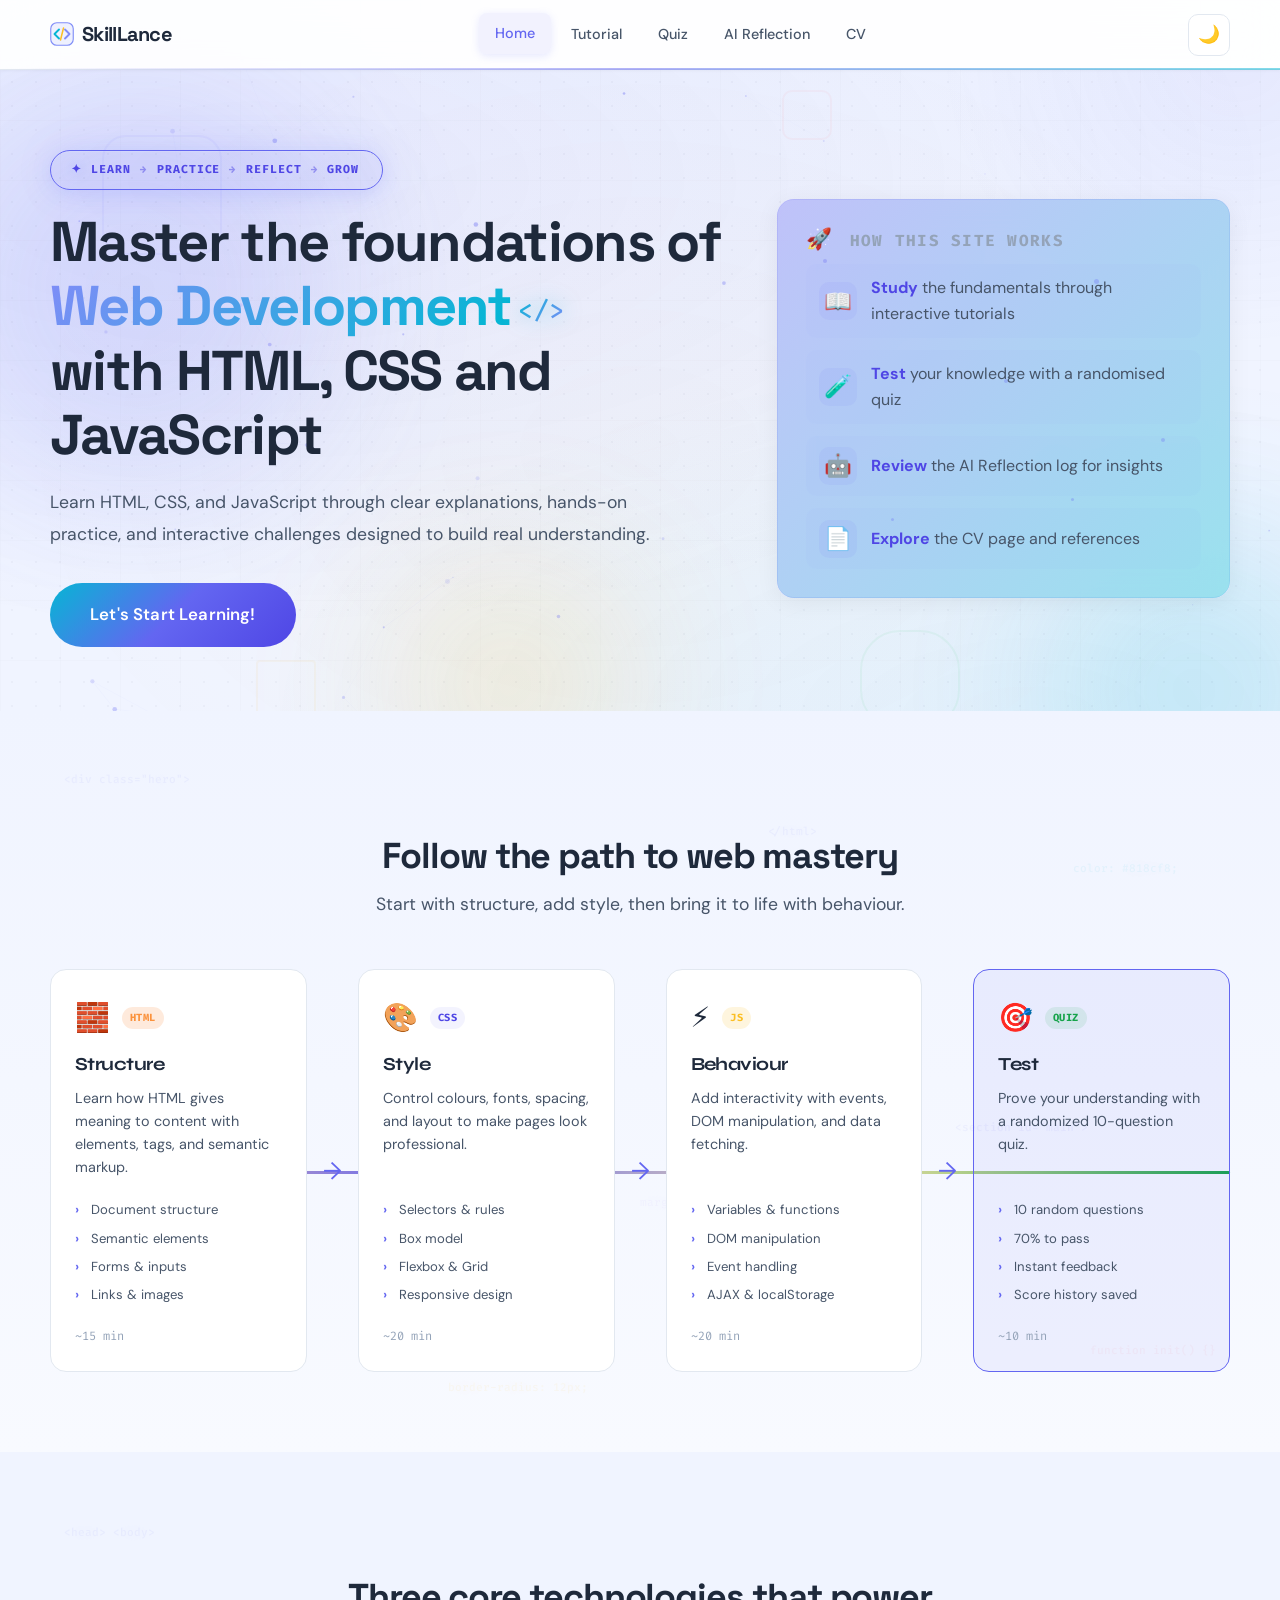
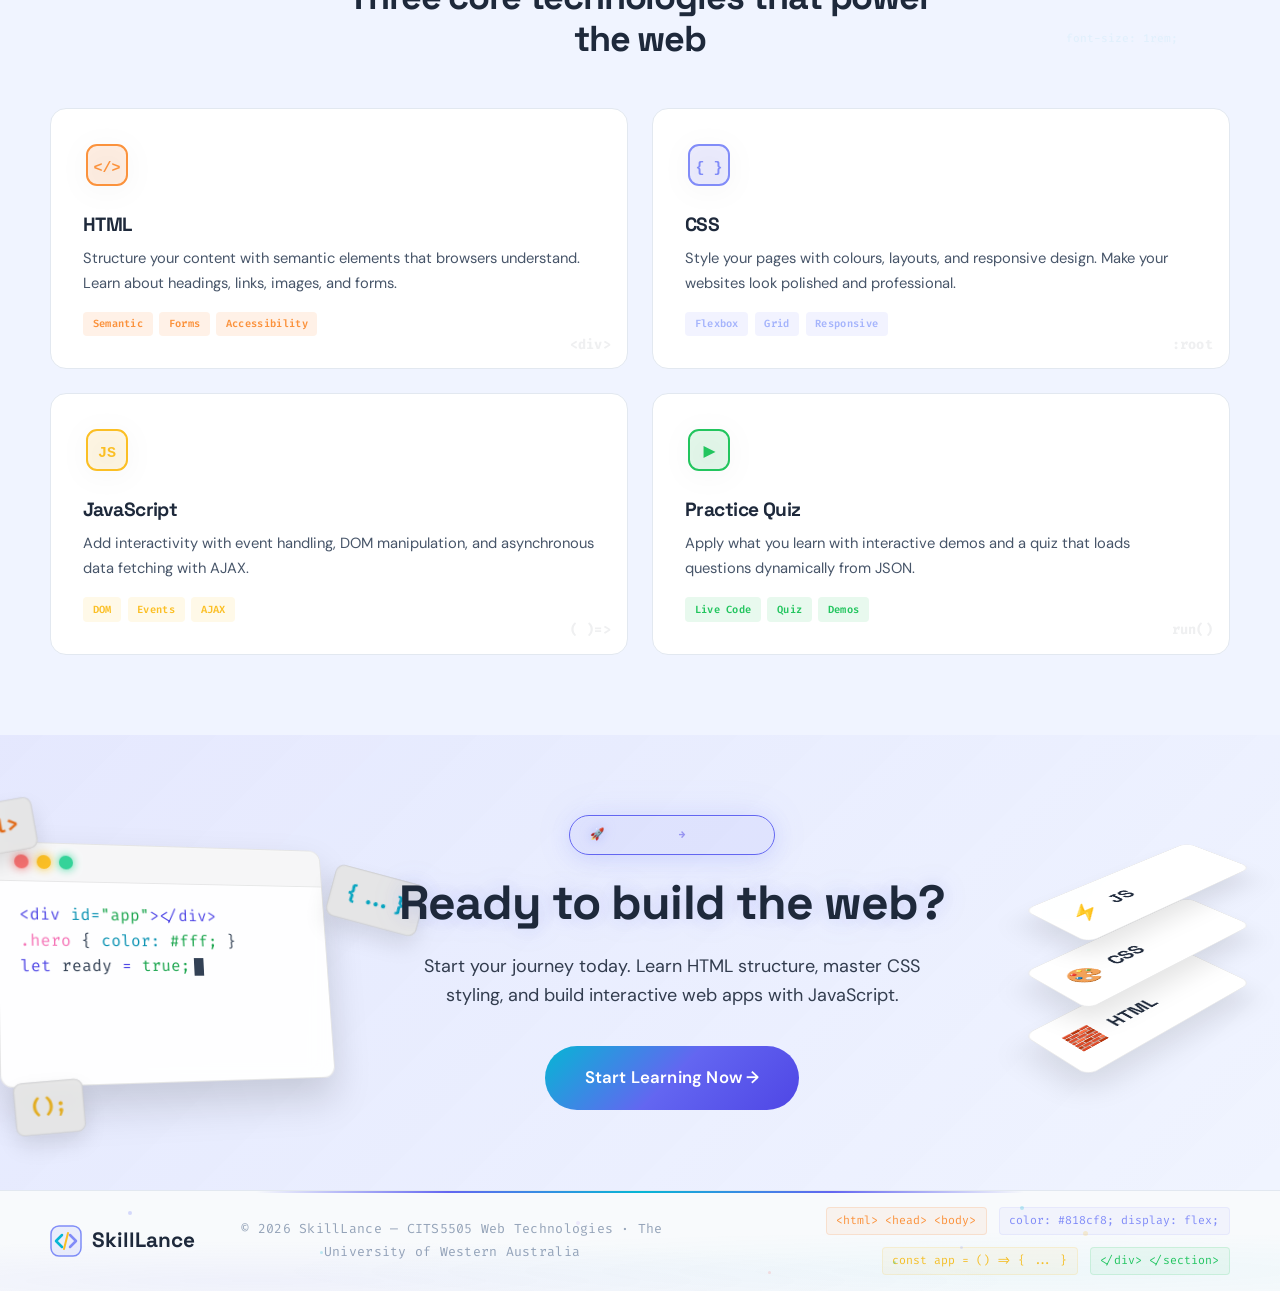
==== commit 6868cfb9: "feat: updated the website content of each page and updated animations" ====
--- a/index.html
+++ b/index.html
@@ -1,17 +1,24 @@
 <!DOCTYPE html>
 <html lang="en" data-theme="dark">
+
 <head>
   <meta charset="UTF-8" />
   <meta name="viewport" content="width=device-width, initial-scale=1.0" />
-  <meta name="description" content="SkillLance — Learn HTML, CSS, and JavaScript through interactive tutorials, quizzes, and hands-on practice." />
+  <meta name="description"
+    content="SkillLance — Learn HTML, CSS, and JavaScript through interactive tutorials, quizzes, and hands-on practice." />
   <title>SkillLance - Home</title>
   <link rel="preconnect" href="https://fonts.googleapis.com" />
   <link rel="preconnect" href="https://fonts.gstatic.com" crossorigin />
-  <link href="https://fonts.googleapis.com/css2?family=Syne:wght@500;600;700;800&family=DM+Sans:ital,opsz,wght@0,9..40,400;0,9..40,500;0,9..40,600;1,9..40,400&family=Fira+Code:wght@400;500&display=swap" rel="stylesheet" />
-  <link href="https://fonts.googleapis.com/css2?family=Space+Grotesk:wght@400;500;700&family=IBM+Plex+Sans:wght@400;500;600;700&family=IBM+Plex+Mono:wght@400;500&display=swap" rel="stylesheet">
+  <link
+    href="https://fonts.googleapis.com/css2?family=Syne:wght@500;600;700;800&family=DM+Sans:ital,opsz,wght@0,9..40,400;0,9..40,500;0,9..40,600;1,9..40,400&family=Fira+Code:wght@400;500&display=swap"
+    rel="stylesheet" />
+  <link
+    href="https://fonts.googleapis.com/css2?family=Space+Grotesk:wght@400;500;700&family=IBM+Plex+Sans:wght@400;500;600;700&family=IBM+Plex+Mono:wght@400;500&display=swap"
+    rel="stylesheet">
   <link rel="stylesheet" href="./assets/style.css" />
   <script defer src="./assets/main.js"></script>
 </head>
+
 <body>
   <a class="skip-link" href="#main-content">Skip to content</a>
 
@@ -19,7 +26,21 @@
   <nav class="site-nav">
     <div class="container nav-inner">
       <a href="./index.html" class="nav-logo">
-        <svg class="logo-icon-nav" width="24" height="24" viewBox="0 0 32 32" fill="none"><rect x="1" y="1" width="30" height="30" rx="8" fill="url(#lbg)" opacity="0.12"/><rect x="1" y="1" width="30" height="30" rx="8" stroke="url(#lbg)" stroke-width="1.5"/><path d="M12 10L6 16L12 22" stroke="#06b6d4" stroke-width="2.5" stroke-linecap="round" stroke-linejoin="round"/><path d="M20 10L26 16L20 22" stroke="#818cf8" stroke-width="2.5" stroke-linecap="round" stroke-linejoin="round"/><path d="M18 8L14 24" stroke="#fbbf24" stroke-width="2" stroke-linecap="round"/><defs><linearGradient id="lbg" x1="0" y1="0" x2="32" y2="32"><stop stop-color="#818cf8"/><stop offset="1" stop-color="#06b6d4"/></linearGradient></defs></svg>
+        <svg class="logo-icon-nav" width="24" height="24" viewBox="0 0 32 32" fill="none">
+          <rect x="1" y="1" width="30" height="30" rx="8" fill="url(#lbg)" opacity="0.12" />
+          <rect x="1" y="1" width="30" height="30" rx="8" stroke="url(#lbg)" stroke-width="1.5" />
+          <path d="M12 10L6 16L12 22" stroke="#06b6d4" stroke-width="2.5" stroke-linecap="round"
+            stroke-linejoin="round" />
+          <path d="M20 10L26 16L20 22" stroke="#818cf8" stroke-width="2.5" stroke-linecap="round"
+            stroke-linejoin="round" />
+          <path d="M18 8L14 24" stroke="#fbbf24" stroke-width="2" stroke-linecap="round" />
+          <defs>
+            <linearGradient id="lbg" x1="0" y1="0" x2="32" y2="32">
+              <stop stop-color="#818cf8" />
+              <stop offset="1" stop-color="#06b6d4" />
+            </linearGradient>
+          </defs>
+        </svg>
         SkillLance
       </a>
       <div class="nav-links">
@@ -45,35 +66,74 @@
       <div class="dot-pattern"></div>
       <div class="container hero-grid">
         <div>
-          <p class="eyebrow-pill">✦ Learn → Practice → Reflect → Grow</p>
-          <h1>
+          <div class="eyebrow-pill-3d">
+            <span class="pill-icon-3d">✦</span>
+            <span class="pill-word" style="--i:0">Learn</span>
+            <span class="pill-sep">→</span>
+            <span class="pill-word" style="--i:1">Practice</span>
+            <span class="pill-sep">→</span>
+            <span class="pill-word" style="--i:2">Reflect</span>
+            <span class="pill-sep">→</span>
+            <span class="pill-word" style="--i:3">Grow</span>
+            <span class="pill-shimmer" aria-hidden="true"></span>
+          </div>
+          <h1 class="hero-title-3d">
             Master the foundations of
-            <em>Web Development</em>
-            with HTML, CSS and JavaScript
+            <em>Web Development</em><span class="hero-code-cursor" aria-hidden="true">&lt;/&gt;</span>
+            <br>with HTML, CSS and JavaScript
           </h1>
           <p class="lead">
-            Learn HTML, CSS, and JavaScript through clear explanations, hands-on practice, and interactive challenges designed to build real understanding.
+            Learn HTML, CSS, and JavaScript through clear explanations, hands-on practice, and interactive challenges
+            designed to build real understanding.
           </p>
           <div class="hero-actions">
             <a href="tutorial.html" class="btn btn-primary btn-lg">Let's Start Learning!</a>
           </div>
         </div>
 
-        <aside class="hero-card glass-card">
-          <h2>How this site works</h2>
-          <ol>
-            <li>Study the fundamentals in the Tutorial section</li>
-            <li>Test your knowledge with the randomized Quiz</li>
-            <li>Review the AI Reflection log for insights</li>
-            <li>Check out the CV page and references</li>
-          </ol>
+        <aside class="hero-card glass-card" id="hero-how-card">
+          <div class="hero-card-inner">
+            <h2><span class="hc-icon">🚀</span> How this site works</h2>
+            <ol>
+              <li>
+                <span class="step-emoji">📖</span>
+                <div><strong>Study</strong> the fundamentals through interactive tutorials</div>
+              </li>
+              <li>
+                <span class="step-emoji">🧪</span>
+                <div><strong>Test</strong> your knowledge with a randomised quiz</div>
+              </li>
+              <li>
+                <span class="step-emoji">🤖</span>
+                <div><strong>Review</strong> the AI Reflection log for insights</div>
+              </li>
+              <li>
+                <span class="step-emoji">📄</span>
+                <div><strong>Explore</strong> the CV page and references</div>
+              </li>
+            </ol>
+          </div>
+          <div class="hero-card-particles" aria-hidden="true">
+            <span></span><span></span><span></span><span></span><span></span><span></span>
+          </div>
         </aside>
       </div>
     </section>
 
     <!-- Learning Path Section -->
     <section class="section learning-path-section">
-      <div class="path-section-bg"></div>
+      <div class="floating-code-bg" aria-hidden="true">
+        <span class="float-code fc-1">&lt;div class="hero"&gt;</span>
+        <span class="float-code fc-2">color: #818cf8;</span>
+        <span class="float-code fc-3">const app = () =&gt; {}</span>
+        <span class="float-code fc-4">&lt;section id="main"&gt;</span>
+        <span class="float-code fc-5">display: flex;</span>
+        <span class="float-code fc-6">function init() {}</span>
+        <span class="float-code fc-7">&lt;/html&gt;</span>
+        <span class="float-code fc-8">margin: 0 auto;</span>
+        <span class="float-code fc-9">padding: 2rem;</span>
+        <span class="float-code fc-10">border-radius: 12px;</span>
+      </div>
       <div class="container">
         <div class="section-intro">
           <p class="eyebrow typing">Your Learning Journey</p>
@@ -159,67 +219,187 @@
     </section>
 
     <!-- Features Section -->
-    <section class="section section-alt">
+    <section class="section features-section">
+      <div class="floating-code-bg" aria-hidden="true">
+        <span class="float-code fc-1">&lt;head&gt; &lt;body&gt;</span>
+        <span class="float-code fc-2">font-size: 1rem;</span>
+        <span class="float-code fc-3">addEventListener("click")</span>
+        <span class="float-code fc-4">&lt;footer&gt;&lt;/footer&gt;</span>
+        <span class="float-code fc-5">transform: rotate(45deg);</span>
+        <span class="float-code fc-6">document.querySelector()</span>
+      </div>
       <div class="container">
-        <div class="section-grid">
-          <div class="section-heading">
-            <p class="eyebrow typing">What You'll Learn</p>
-            <h2>Three core technologies that power the web</h2>
-          </div>
-
-          <div class="content-card card">
-            <div class="two-col">
-              <article>
-                <h3>📄 HTML</h3>
-                <p>Structure your content with semantic elements that browsers understand. Learn about headings, links, images, and forms.</p>
-              </article>
-              <article>
-                <h3>🎨 CSS</h3>
-                <p>Style your pages with colors, layouts, and responsive design. Make your websites look polished and professional.</p>
-              </article>
-              <article>
-                <h3>⚡ JavaScript</h3>
-                <p>Add interactivity with event handling, DOM manipulation, and asynchronous data fetching with AJAX.</p>
-              </article>
-              <article>
-                <h3>🧪 Practice</h3>
-                <p>Apply what you learn with interactive demos and a quiz that loads questions dynamically from JSON.</p>
-              </article>
-            </div>
-          </div>
+        <div class="section-intro">
+          <p class="eyebrow typing">What You'll Learn</p>
+          <h2>Three core technologies that power the web</h2>
+        </div>
+
+        <div class="features-grid-3d">
+          <a href="tutorial.html#html" class="feature-card-3d fc-html" style="text-decoration:none; color:inherit;">
+            <div class="fc-icon-wrap">
+              <svg viewBox="0 0 48 48" width="48" height="48">
+                <rect x="4" y="4" width="40" height="40" rx="10" fill="rgba(249,115,22,0.12)" stroke="#fb923c"
+                  stroke-width="2" /><text x="24" y="31" text-anchor="middle" fill="#fb923c" font-size="15"
+                  font-weight="bold" font-family="monospace">&lt;/&gt;</text>
+              </svg>
+            </div>
+            <h3>HTML</h3>
+            <p>Structure your content with semantic elements that browsers understand. Learn about headings, links,
+              images, and forms.</p>
+            <div class="fc-tags"><span>Semantic</span><span>Forms</span><span>Accessibility</span></div>
+            <div class="fc-float-obj" aria-hidden="true">&lt;div&gt;</div>
+          </a>
+          <a href="tutorial.html#css" class="feature-card-3d fc-css" style="text-decoration:none; color:inherit;">
+            <div class="fc-icon-wrap">
+              <svg viewBox="0 0 48 48" width="48" height="48">
+                <rect x="4" y="4" width="40" height="40" rx="10" fill="rgba(99,102,241,0.12)" stroke="#818cf8"
+                  stroke-width="2" /><text x="24" y="31" text-anchor="middle" fill="#818cf8" font-size="15"
+                  font-weight="bold" font-family="monospace">{ }</text>
+              </svg>
+            </div>
+            <h3>CSS</h3>
+            <p>Style your pages with colours, layouts, and responsive design. Make your websites look polished and
+              professional.</p>
+            <div class="fc-tags"><span>Flexbox</span><span>Grid</span><span>Responsive</span></div>
+            <div class="fc-float-obj" aria-hidden="true">:root</div>
+          </a>
+          <a href="tutorial.html#js" class="feature-card-3d fc-js" style="text-decoration:none; color:inherit;">
+            <div class="fc-icon-wrap">
+              <svg viewBox="0 0 48 48" width="48" height="48">
+                <rect x="4" y="4" width="40" height="40" rx="10" fill="rgba(251,191,36,0.12)" stroke="#fbbf24"
+                  stroke-width="2" /><text x="24" y="31" text-anchor="middle" fill="#fbbf24" font-size="15"
+                  font-weight="bold" font-family="monospace">JS</text>
+              </svg>
+            </div>
+            <h3>JavaScript</h3>
+            <p>Add interactivity with event handling, DOM manipulation, and asynchronous data fetching with AJAX.</p>
+            <div class="fc-tags"><span>DOM</span><span>Events</span><span>AJAX</span></div>
+            <div class="fc-float-obj" aria-hidden="true">( )=&gt;</div>
+          </a>
+          <a href="quiz.html" class="feature-card-3d fc-practice" style="text-decoration:none; color:inherit;">
+            <div class="fc-icon-wrap">
+              <svg viewBox="0 0 48 48" width="48" height="48">
+                <rect x="4" y="4" width="40" height="40" rx="10" fill="rgba(34,197,94,0.12)" stroke="#22c55e"
+                  stroke-width="2" /><text x="24" y="31" text-anchor="middle" fill="#22c55e" font-size="18"
+                  font-weight="bold" font-family="monospace">▶</text>
+              </svg>
+            </div>
+            <h3>Practice Quiz</h3>
+            <p>Apply what you learn with interactive demos and a quiz that loads questions dynamically from JSON.</p>
+            <div class="fc-tags"><span>Live Code</span><span>Quiz</span><span>Demos</span></div>
+            <div class="fc-float-obj" aria-hidden="true">run()</div>
+          </a>
         </div>
       </div>
     </section>
 
-    <!-- CTA Section — Climbing Steps -->
-    <section class="section callout-section">
-      <div class="container">
-        <div class="climbing-cta">
-          <div class="steps-container">
-            <div class="step-block">
-              <div class="step-platform step-html">
-                <span class="step-icon">🧱</span>
-                HTML
-              </div>
-            </div>
-            <div class="step-block">
-              <div class="step-platform step-css">
-                <span class="step-icon">🎨</span>
-                CSS
-              </div>
-            </div>
-            <div class="step-block">
-              <div class="step-platform step-js">
-                <span class="step-icon">⚡</span>
-                JS
-              </div>
-            </div>
-            <div class="climber">🧑‍💻</div>
-          </div>
-          <div class="climbing-cta-text">
-            <h2>Climb the web dev ladder</h2>
-            <p>Each skill you master lifts you higher. Start with HTML structure, add CSS style, then power it all with JavaScript.</p>
-            <a href="tutorial.html" class="btn btn-primary btn-lg">Start Climbing →</a>
+    <!-- CTA Section -->
+    <section class="section callout-section" style="position: relative; overflow: hidden; padding: 5rem 0;">
+      <div class="cta-floating-bg" aria-hidden="true" style="position: absolute; inset: 0; pointer-events: none;">
+        <div class="c-float cf-cube" style="top: 15%; left: 10%; animation: floatY 15s ease-in-out infinite alternate;">
+          <div class="mini-cube">
+            <div class="face front"></div>
+            <div class="face back"></div>
+            <div class="face right"></div>
+            <div class="face left"></div>
+            <div class="face top"></div>
+            <div class="face bottom"></div>
+          </div>
+        </div>
+        <div class="c-float cf-cube"
+          style="bottom: 15%; right: 10%; animation: floatY 25s ease-in-out infinite alternate-reverse; animation-delay: -3s; transform: scale(1.2);">
+          <div class="mini-cube" style="--hue: 280;">
+            <div class="face front"></div>
+            <div class="face back"></div>
+            <div class="face right"></div>
+            <div class="face left"></div>
+            <div class="face top"></div>
+            <div class="face bottom"></div>
+          </div>
+        </div>
+        <div class="c-float cf-cube"
+          style="top: 25%; right: 20%; animation: floatY 18s ease-in-out infinite alternate; animation-delay: -7s; transform: scale(0.8);">
+          <div class="mini-cube" style="--hue: 45;">
+            <div class="face front"></div>
+            <div class="face back"></div>
+            <div class="face right"></div>
+            <div class="face left"></div>
+            <div class="face top"></div>
+            <div class="face bottom"></div>
+          </div>
+        </div>
+        <div class="c-float cf-cube"
+          style="bottom: 20%; left: 20%; animation: floatY 22s ease-in-out infinite alternate-reverse; animation-delay: -11s; transform: scale(0.6);">
+          <div class="mini-cube" style="--hue: 150;">
+            <div class="face front"></div>
+            <div class="face back"></div>
+            <div class="face right"></div>
+            <div class="face left"></div>
+            <div class="face top"></div>
+            <div class="face bottom"></div>
+          </div>
+        </div>
+      </div>
+      <div class="container" style="position: relative; z-index: 2; width: 100%;">
+        <div class="cta-layout-grid">
+          <!-- Left Side 3D Animation -->
+          <div class="cta-side-anim"
+            style="perspective: 1000px; display: flex; justify-content: center; align-items: center;">
+            <div class="ide-composition-3d">
+              <div class="mini-ide-3d">
+                <div class="ide-header">
+                  <span class="dot" style="color:#f87171"></span>
+                  <span class="dot" style="color:#fbbf24"></span>
+                  <span class="dot" style="color:#34d399"></span>
+                </div>
+                <div class="ide-body">
+                  <div class="ide-line l-1"><span class="sy">&lt;div</span> <span class="pr">id=</span><span
+                      class="v">"app"</span><span class="sy">&gt;&lt;/div&gt;</span></div>
+                  <div class="ide-line l-2"><span class="tag">.hero</span> { <span class="pr">color:</span> <span
+                      class="v">#fff;</span> }</div>
+                  <div class="ide-line l-3"><span class="sy">let</span> ready <span class="sy">=</span> <span
+                      class="v">true;</span><span class="ide-cursor"></span></div>
+                </div>
+              </div>
+              <div class="ide-float-item float-html" aria-hidden="true">&lt;html&gt;</div>
+              <div class="ide-float-item float-css" aria-hidden="true">{...}</div>
+              <div class="ide-float-item float-js" aria-hidden="true">();</div>
+            </div>
+          </div>
+
+          <!-- Center Content -->
+          <div class="cta-content"
+            style="display: flex; flex-direction: column; align-items: center; gap: 1.25rem; text-align: center;">
+            <p class="eyebrow-pill-3d" style="margin: 0 auto;">
+              <span class="pill-icon-3d">🚀</span>
+              <span class="pill-word" style="--i:0">Web Dev</span>
+              <span class="pill-sep">→</span>
+              <span class="pill-word" style="--i:1">Mastery</span>
+            </p>
+            <h2 class="heading-glow-effect"
+              style="font-size: clamp(1.75rem, 4vw, 3rem); margin: 0; line-height: 1.2; letter-spacing: -0.02em;">Ready
+              to build the web?</h2>
+            <p style="font-size: 1.125rem; opacity: 0.9; margin: 0; max-width: 500px; line-height: 1.6;">
+              Start your journey today. Learn HTML structure, master CSS styling, and build interactive web apps with
+              JavaScript.
+            </p>
+            <a href="tutorial.html" class="btn btn-primary btn-lg" style="margin-top: 1rem;">Start Learning Now →</a>
+          </div>
+
+          <!-- Right Side 3D Animation -->
+          <div class="cta-side-anim"
+            style="perspective: 1000px; display: flex; justify-content: center; align-items: center;">
+            <div class="stack-3d">
+              <div class="stack-layer layer-js">
+                <span class="layer-icon">⚡</span> JS
+              </div>
+              <div class="stack-layer layer-css">
+                <span class="layer-icon">🎨</span> CSS
+              </div>
+              <div class="stack-layer layer-html">
+                <span class="layer-icon">🧱</span> HTML
+              </div>
+            </div>
           </div>
         </div>
       </div>
@@ -227,24 +407,47 @@
   </main>
 
   <!-- Footer -->
-    <footer class="site-footer">
+  <footer class="site-footer">
     <div class="footer-glow"></div>
+    <div class="footer-wave-bg" aria-hidden="true"></div>
     <div class="container footer-inner">
       <div class="footer-brand">
         <a href="./index.html" class="footer-logo">
-          <svg class="logo-icon" width="32" height="32" viewBox="0 0 32 32" fill="none"><rect x="1" y="1" width="30" height="30" rx="8" fill="url(#flbg)" opacity="0.12"/><rect x="1" y="1" width="30" height="30" rx="8" stroke="url(#flbg)" stroke-width="1.5"/><path d="M12 10L6 16L12 22" stroke="#06b6d4" stroke-width="2.5" stroke-linecap="round" stroke-linejoin="round"/><path d="M20 10L26 16L20 22" stroke="#818cf8" stroke-width="2.5" stroke-linecap="round" stroke-linejoin="round"/><path d="M18 8L14 24" stroke="#fbbf24" stroke-width="2" stroke-linecap="round"/><defs><linearGradient id="flbg" x1="0" y1="0" x2="32" y2="32"><stop stop-color="#818cf8"/><stop offset="1" stop-color="#06b6d4"/></linearGradient></defs></svg>
+          <svg class="logo-icon" width="32" height="32" viewBox="0 0 32 32" fill="none">
+            <rect x="1" y="1" width="30" height="30" rx="8" fill="url(#flbg)" opacity="0.12" />
+            <rect x="1" y="1" width="30" height="30" rx="8" stroke="url(#flbg)" stroke-width="1.5" />
+            <path d="M12 10L6 16L12 22" stroke="#06b6d4" stroke-width="2.5" stroke-linecap="round"
+              stroke-linejoin="round" />
+            <path d="M20 10L26 16L20 22" stroke="#818cf8" stroke-width="2.5" stroke-linecap="round"
+              stroke-linejoin="round" />
+            <path d="M18 8L14 24" stroke="#fbbf24" stroke-width="2" stroke-linecap="round" />
+            <defs>
+              <linearGradient id="flbg" x1="0" y1="0" x2="32" y2="32">
+                <stop stop-color="#818cf8" />
+                <stop offset="1" stop-color="#06b6d4" />
+              </linearGradient>
+            </defs>
+          </svg>
           <span>SkillLance</span>
         </a>
       </div>
       <div class="footer-copy">
-        <p>\&copy; 2026 SkillLance \&mdash; CITS5505 Web Technologies \&middot; The University of Western Australia</p>
-      </div>
-      <div class="footer-code-float" aria-hidden="true">
-        <span>&lt;html&gt; &lt;head&gt; &lt;body&gt;</span>
-        <span>color: #818cf8; display: flex;</span>
-        <span>const app = () =&gt; { ... }</span>
-      </div>
+        <p>&copy; 2026 SkillLance &mdash; CITS5505 Web Technologies &middot; The University of Western Australia</p>
+      </div>
+      <div class="footer-code-float-enhanced" aria-hidden="true">
+        <span class="fce fce-html">&lt;html&gt; &lt;head&gt; &lt;body&gt;</span>
+        <span class="fce fce-css">color: #818cf8; display: flex;</span>
+        <span class="fce fce-js">const app = () =&gt; { ... }</span>
+        <span class="fce fce-tag">&lt;/div&gt; &lt;/section&gt;</span>
+      </div>
+    </div>
+    <div class="footer-particles" aria-hidden="true">
+      <span class="fp fp-1"></span><span class="fp fp-2"></span>
+      <span class="fp fp-3"></span><span class="fp fp-4"></span>
+      <span class="fp fp-5"></span><span class="fp fp-6"></span>
+      <span class="fp fp-7"></span><span class="fp fp-8"></span>
     </div>
   </footer>
 </body>
-</html>
+
+</html>
--- a/assets/style.css
+++ b/assets/style.css
@@ -7,70 +7,80 @@
 
 /* ── 1. Design Tokens ──────────────────────────────────────────────────── */
 :root {
-  --bg:             #0d0f17;
-  --bg-alt:         #141620;
-  --surface:        #181a24;
-  --surface-2:      #22253a;
-  --surface-3:      #2a2d45;
-  --border:         #2c2f44;
-  --border-2:       #3d4160;
-  --text:           #e8eaf6;
-  --text-2:         #9095b8;
-  --text-3:         #5c6190;
-  --accent:         #818cf8;
-  --accent-hover:   #a5b4fc;
-  --accent-bg:      rgba(129, 140, 248, 0.12);
-  --accent-txt:     #a5b4fc;
-  --green:          #22c55e;
-  --green-bg:       rgba(34, 197, 94, 0.12);
-  --coral:          #f87171;
-  --coral-bg:       rgba(248, 113, 113, 0.12);
-  --amber:          #fbbf24;
-  --amber-bg:       rgba(251, 191, 36, 0.12);
-  --code-bg:        #0d0e1a;
-  --code-text:      #cdd6f4;
-  --nav-bg:         rgba(13, 15, 23, 0.92);
-  --footer-bg:      #0a0c12;
-  --shadow:         0 4px 24px rgba(0, 0, 0, 0.3);
-  --shadow-lg:      0 12px 48px rgba(0, 0, 0, 0.4);
-  --glass:          rgba(24, 26, 36, 0.75);
-  --glass-border:   rgba(255, 255, 255, 0.08);
+  --bg: #0d0f17;
+  --bg-alt: #141620;
+  --surface: #181a24;
+  --surface-2: #22253a;
+  --surface-3: #2a2d45;
+  --border: #2c2f44;
+  --border-2: #3d4160;
+  --text: #e8eaf6;
+  --text-2: #9095b8;
+  --text-3: #5c6190;
+  --accent: #818cf8;
+  --accent-hover: #a5b4fc;
+  --accent-bg: rgba(129, 140, 248, 0.12);
+  --accent-txt: #a5b4fc;
+  --green: #22c55e;
+  --green-bg: rgba(34, 197, 94, 0.12);
+  --coral: #f87171;
+  --coral-bg: rgba(248, 113, 113, 0.12);
+  --amber: #fbbf24;
+  --amber-bg: rgba(251, 191, 36, 0.12);
+  --code-bg: #0d0e1a;
+  --code-text: #cdd6f4;
+  --nav-bg: rgba(13, 15, 23, 0.92);
+  --footer-bg: #0a0c12;
+  --shadow: 0 4px 24px rgba(0, 0, 0, 0.3);
+  --shadow-lg: 0 12px 48px rgba(0, 0, 0, 0.4);
+  --glass: rgba(24, 26, 36, 0.75);
+  --glass-border: rgba(255, 255, 255, 0.08);
 }
 
 [data-theme="light"] {
-  --bg:             #f0f4ff;
-  --bg-alt:         #f8faff;
-  --surface:        #ffffff;
-  --surface-2:      #f1f5f9;
-  --surface-3:      #e2e8f0;
-  --border:         #e2e8f0;
-  --border-2:       #cbd5e1;
-  --text:           #1e293b;
-  --text-2:         #475569;
-  --text-3:         #94a3b8;
-  --accent:         #6366f1;
-  --accent-hover:   #4f46e5;
-  --accent-bg:      rgba(99, 102, 241, 0.08);
-  --accent-txt:     #4f46e5;
-  --green:          #16a34a;
-  --green-bg:       rgba(22, 163, 74, 0.1);
-  --coral:          #dc2626;
-  --coral-bg:       rgba(220, 38, 38, 0.08);
-  --amber:          #d97706;
-  --amber-bg:       rgba(217, 119, 6, 0.1);
-  --code-bg:        #1e293b;
-  --code-text:      #e2e8f0;
-  --nav-bg:         rgba(255, 255, 255, 0.92);
-  --footer-bg:      #f8fafc;
-  --shadow:         0 4px 24px rgba(0, 0, 0, 0.06);
-  --shadow-lg:      0 12px 48px rgba(0, 0, 0, 0.1);
-  --glass:          rgba(255, 255, 255, 0.9);
-  --glass-border:   rgba(0, 0, 0, 0.06);
+  --bg: #f0f4ff;
+  --bg-alt: #f8faff;
+  --surface: #ffffff;
+  --surface-2: #f1f5f9;
+  --surface-3: #e2e8f0;
+  --border: #e2e8f0;
+  --border-2: #cbd5e1;
+  --text: #1e293b;
+  --text-2: #475569;
+  --text-3: #94a3b8;
+  --accent: #6366f1;
+  --accent-hover: #4f46e5;
+  --accent-bg: rgba(99, 102, 241, 0.08);
+  --accent-txt: #4f46e5;
+  --green: #16a34a;
+  --green-bg: rgba(22, 163, 74, 0.1);
+  --coral: #dc2626;
+  --coral-bg: rgba(220, 38, 38, 0.08);
+  --amber: #d97706;
+  --amber-bg: rgba(217, 119, 6, 0.1);
+  --code-bg: #1e293b;
+  --code-text: #e2e8f0;
+  --nav-bg: rgba(255, 255, 255, 0.92);
+  --footer-bg: #f8fafc;
+  --shadow: 0 4px 24px rgba(0, 0, 0, 0.06);
+  --shadow-lg: 0 12px 48px rgba(0, 0, 0, 0.1);
+  --glass: rgba(255, 255, 255, 0.9);
+  --glass-border: rgba(0, 0, 0, 0.06);
 }
 
 /* ── 2. Reset & Base ───────────────────────────────────────────────────── */
-*, *::before, *::after { box-sizing: border-box; margin: 0; padding: 0; }
-html { scroll-behavior: smooth; font-size: 16px; }
+*,
+*::before,
+*::after {
+  box-sizing: border-box;
+  margin: 0;
+  padding: 0;
+}
+
+html {
+  scroll-behavior: smooth;
+  font-size: 16px;
+}
 
 body {
   font-family: 'DM Sans', system-ui, sans-serif;
@@ -83,17 +93,41 @@
   overflow-x: hidden;
 }
 
-a { color: var(--accent); text-decoration: none; transition: color 0.2s ease; }
-a:hover { color: var(--accent-hover); }
-ul, ol { list-style: none; }
-img { max-width: 100%; display: block; }
-button, input, select, textarea { font: inherit; }
+a {
+  color: var(--accent);
+  text-decoration: none;
+  transition: color 0.2s ease;
+}
+
+a:hover {
+  color: var(--accent-hover);
+}
+
+ul,
+ol {
+  list-style: none;
+}
+
+img {
+  max-width: 100%;
+  display: block;
+}
+
+button,
+input,
+select,
+textarea {
+  font: inherit;
+}
 
 /* ── 3. Animated 3D Background ─────────────────────────────────────────── */
 body::before {
   content: '';
   position: fixed;
-  top: 0; left: 0; right: 0; bottom: 0;
+  top: 0;
+  left: 0;
+  right: 0;
+  bottom: 0;
   background:
     radial-gradient(ellipse 80% 50% at 20% 20%, rgba(99, 102, 241, 0.08), transparent),
     radial-gradient(ellipse 60% 40% at 80% 80%, rgba(6, 182, 212, 0.06), transparent),
@@ -104,10 +138,21 @@
 }
 
 @keyframes bgShift {
-  0% { transform: scale(1) translate(0, 0); }
-  33% { transform: scale(1.05) translate(-2%, 3%); }
-  66% { transform: scale(0.98) translate(3%, -2%); }
-  100% { transform: scale(1.02) translate(-1%, 1%); }
+  0% {
+    transform: scale(1) translate(0, 0);
+  }
+
+  33% {
+    transform: scale(1.05) translate(-2%, 3%);
+  }
+
+  66% {
+    transform: scale(0.98) translate(3%, -2%);
+  }
+
+  100% {
+    transform: scale(1.02) translate(-1%, 1%);
+  }
 }
 
 /* Floating orbs */
@@ -127,190 +172,428 @@
   animation: orbFloat 18s ease-in-out infinite;
 }
 
-.orb-1 { width: 400px; height: 400px; background: var(--accent); top: 10%; left: -5%; animation-duration: 22s; }
-.orb-2 { width: 300px; height: 300px; background: #06b6d4; top: 60%; right: -5%; animation-duration: 18s; animation-delay: -5s; }
-.orb-3 { width: 250px; height: 250px; background: #fbbf24; bottom: 10%; left: 30%; animation-duration: 25s; animation-delay: -10s; }
+.orb-1 {
+  width: 400px;
+  height: 400px;
+  background: var(--accent);
+  top: 10%;
+  left: -5%;
+  animation-duration: 22s;
+}
+
+.orb-2 {
+  width: 300px;
+  height: 300px;
+  background: #06b6d4;
+  top: 60%;
+  right: -5%;
+  animation-duration: 18s;
+  animation-delay: -5s;
+}
+
+.orb-3 {
+  width: 250px;
+  height: 250px;
+  background: #fbbf24;
+  bottom: 10%;
+  left: 30%;
+  animation-duration: 25s;
+  animation-delay: -10s;
+}
 
 @keyframes orbFloat {
-  0%, 100% { transform: translate(0, 0) scale(1); }
-  25% { transform: translate(30px, -40px) scale(1.1); }
-  50% { transform: translate(-20px, 20px) scale(0.95); }
-  75% { transform: translate(15px, 30px) scale(1.05); }
+
+  0%,
+  100% {
+    transform: translate(0, 0) scale(1);
+  }
+
+  25% {
+    transform: translate(30px, -40px) scale(1.1);
+  }
+
+  50% {
+    transform: translate(-20px, 20px) scale(0.95);
+  }
+
+  75% {
+    transform: translate(15px, 30px) scale(1.05);
+  }
 }
 
 /* ── 4. Accessibility ──────────────────────────────────────────────────── */
 .skip-link {
-  position: absolute; left: 1rem; top: -4rem;
-  background: var(--accent); color: #fff;
-  padding: 0.75rem 1.25rem; border-radius: 999px;
-  font-weight: 600; z-index: 1000; transition: top 0.2s ease;
-}
-.skip-link:focus { top: 1rem; }
+  position: absolute;
+  left: 1rem;
+  top: -4rem;
+  background: var(--accent);
+  color: #fff;
+  padding: 0.75rem 1.25rem;
+  border-radius: 999px;
+  font-weight: 600;
+  z-index: 1000;
+  transition: top 0.2s ease;
+}
+
+.skip-link:focus {
+  top: 1rem;
+}
 
 /* ── 5. Layout Utilities ───────────────────────────────────────────────── */
-.container { width: min(1180px, calc(100% - 2rem)); margin: 0 auto; }
-.section { padding: 5rem 0; }
-.section-alt { background: var(--bg-alt); }
+.container {
+  width: min(1180px, calc(100% - 2rem));
+  margin: 0 auto;
+}
+
+.section {
+  padding: 5rem 0;
+}
+
+.section-alt {
+  background: var(--bg-alt);
+}
 
 /* ── 6. Navigation ─────────────────────────────────────────────────────── */
 .site-nav {
-  position: sticky; top: 0; z-index: 200; height: 70px;
+  position: sticky;
+  top: 0;
+  z-index: 200;
+  height: 70px;
   background: var(--nav-bg);
-  backdrop-filter: blur(20px); -webkit-backdrop-filter: blur(20px);
+  backdrop-filter: blur(20px);
+  -webkit-backdrop-filter: blur(20px);
   border-bottom: 1px solid var(--border);
-  box-shadow: 0 1px 3px rgba(0,0,0,0.04);
+  box-shadow: 0 1px 3px rgba(0, 0, 0, 0.04);
   transition: all 0.3s ease;
 }
 
-.nav-inner { height: 100%; display: flex; align-items: center; justify-content: space-between; gap: 1rem; }
+.nav-inner {
+  height: 100%;
+  display: flex;
+  align-items: center;
+  justify-content: space-between;
+  gap: 1rem;
+}
 
 .nav-logo {
-  font-family: 'Space Grotesk', sans-serif; font-weight: 750; font-size: 1.25rem;
-  letter-spacing: -0.035em; color: var(--text);
-  display: flex; align-items: center; gap: 8px; flex-shrink: 0;
+  font-family: 'Space Grotesk', sans-serif;
+  font-weight: 750;
+  font-size: 1.25rem;
+  letter-spacing: -0.035em;
+  color: var(--text);
+  display: flex;
+  align-items: center;
+  gap: 8px;
+  flex-shrink: 0;
 }
 
 .logo-badge {
-  width: 10px; height: 10px; background: var(--accent);
-  border-radius: 50%; animation: pulse 2s ease-in-out infinite;
+  width: 10px;
+  height: 10px;
+  background: var(--accent);
+  border-radius: 50%;
+  animation: pulse 2s ease-in-out infinite;
 }
 
 @keyframes pulse {
-  0%, 100% { opacity: 1; transform: scale(1); }
-  50% { opacity: 0.7; transform: scale(1.1); }
-}
-
-.nav-links { display: flex; gap: 4px; }
+
+  0%,
+  100% {
+    opacity: 1;
+    transform: scale(1);
+  }
+
+  50% {
+    opacity: 0.7;
+    transform: scale(1.1);
+  }
+}
+
+.nav-links {
+  display: flex;
+  gap: 4px;
+}
 
 .nav-links a {
-  font-size: 0.9rem; font-weight: 500; color: var(--text-2);
-  padding: 0.5rem 1rem; border-radius: 8px;
+  font-size: 0.9rem;
+  font-weight: 500;
+  color: var(--text-2);
+  padding: 0.5rem 1rem;
+  border-radius: 8px;
   transition: all 0.3s cubic-bezier(0.34, 1.56, 0.64, 1);
-  transform-style: preserve-3d; perspective: 600px;
+  transform-style: preserve-3d;
+  perspective: 600px;
 }
 
 .nav-links a:hover {
-  color: var(--text); background: var(--surface-2);
+  color: var(--text);
+  background: var(--surface-2);
   transform: translateY(-2px) rotateX(5deg);
-  box-shadow: 0 4px 12px rgba(0,0,0,0.1);
+  box-shadow: 0 4px 12px rgba(0, 0, 0, 0.1);
 }
 
 .nav-links a.active {
-  color: var(--accent); background: var(--accent-bg);
+  color: var(--accent);
+  background: var(--accent-bg);
   transform: translateY(-1px);
   box-shadow: 0 2px 8px rgba(129, 140, 248, 0.2);
 }
 
-.nav-actions { display: flex; align-items: center; gap: 0.75rem; }
+.nav-actions {
+  display: flex;
+  align-items: center;
+  gap: 0.75rem;
+}
 
 .theme-btn {
-  display: flex; align-items: center; justify-content: center;
-  width: 42px; height: 42px; background: var(--surface);
-  border: 1px solid var(--border); border-radius: 10px;
-  cursor: pointer; font-size: 1.1rem; color: var(--text-2);
+  display: flex;
+  align-items: center;
+  justify-content: center;
+  width: 42px;
+  height: 42px;
+  background: var(--surface);
+  border: 1px solid var(--border);
+  border-radius: 10px;
+  cursor: pointer;
+  font-size: 1.1rem;
+  color: var(--text-2);
   transition: all 0.3s cubic-bezier(0.34, 1.56, 0.64, 1);
   transform-style: preserve-3d;
 }
 
 .theme-btn:hover {
-  color: var(--accent); border-color: var(--accent);
+  color: var(--accent);
+  border-color: var(--accent);
   transform: translateY(-2px) rotateY(15deg) scale(1.05);
   box-shadow: 0 6px 20px rgba(129, 140, 248, 0.2);
 }
 
 .nav-toggle {
-  display: none; flex-direction: column; gap: 5px; padding: 8px;
-  background: transparent; border: none; cursor: pointer;
-}
-.nav-toggle span { width: 22px; height: 2px; background: var(--text); border-radius: 2px; transition: all 0.2s ease; }
+  display: none;
+  flex-direction: column;
+  gap: 5px;
+  padding: 8px;
+  background: transparent;
+  border: none;
+  cursor: pointer;
+}
+
+.nav-toggle span {
+  width: 22px;
+  height: 2px;
+  background: var(--text);
+  border-radius: 2px;
+  transition: all 0.2s ease;
+}
 
 /* ── 7. Typography ─────────────────────────────────────────────────────── */
-h1, h2, h3, h4 {
-  font-family: 'Space Grotesk', sans-serif; font-weight: 700;
-  letter-spacing: -0.03em; line-height: 1.15; color: var(--text);
-}
-h1 { font-size: clamp(2.25rem, 5vw, 3.5rem); font-weight: 800; }
-h2 { font-size: clamp(1.5rem, 3vw, 2.25rem); margin-bottom: 1rem; }
-h3 { font-size: 1.25rem; margin-bottom: 0.75rem; }
-h4 { font-size: 1.1rem; margin-bottom: 0.5rem; }
-
-.lead { font-size: 1.1rem; color: var(--text-2); max-width: 600px; line-height: 1.8; }
+h1,
+h2,
+h3,
+h4 {
+  font-family: 'Space Grotesk', sans-serif;
+  font-weight: 700;
+  letter-spacing: -0.03em;
+  line-height: 1.15;
+  color: var(--text);
+}
+
+h1 {
+  font-size: clamp(2.25rem, 5vw, 3.5rem);
+  font-weight: 800;
+}
+
+h2 {
+  font-size: clamp(1.5rem, 3vw, 2.25rem);
+  margin-bottom: 1rem;
+}
+
+h3 {
+  font-size: 1.25rem;
+  margin-bottom: 0.75rem;
+}
+
+h4 {
+  font-size: 1.1rem;
+  margin-bottom: 0.5rem;
+}
+
+.lead {
+  font-size: 1.1rem;
+  color: var(--text-2);
+  max-width: 600px;
+  line-height: 1.8;
+}
 
 /* Eyebrow with gradient */
 .eyebrow {
-  position: relative; display: inline-block;
-  font-family: 'Fira Code', monospace; font-size: 1.1rem; font-weight: 700;
-  letter-spacing: 0.08em; text-transform: uppercase; margin-bottom: 0.4rem;
+  position: relative;
+  display: inline-block;
+  font-family: 'Fira Code', monospace;
+  font-size: 1.1rem;
+  font-weight: 700;
+  letter-spacing: 0.08em;
+  text-transform: uppercase;
+  margin-bottom: 0.4rem;
   background: linear-gradient(90deg, #6366f1, #06b6d4, #6366f1);
   background-size: 200% auto;
-  -webkit-background-clip: text; background-clip: text; -webkit-text-fill-color: transparent;
+  -webkit-background-clip: text;
+  background-clip: text;
+  -webkit-text-fill-color: transparent;
   animation: gradientFlow 4s linear infinite;
 }
 
 .eyebrow.typing {
-  overflow: hidden; white-space: nowrap; width: fit-content; max-width: 0;
+  overflow: hidden;
+  white-space: nowrap;
+  width: fit-content;
+  max-width: 0;
   animation: typing 3.5s steps(30, end) infinite, gradientFlow 4s linear infinite;
 }
 
 .eyebrow.typing::after {
-  content: ''; position: absolute; top: 0; left: 0; height: 100%; width: 40%;
-  background: linear-gradient(120deg, transparent, rgba(255,255,255,0.4), transparent);
+  content: '';
+  position: absolute;
+  top: 0;
+  left: 0;
+  height: 100%;
+  width: 40%;
+  background: linear-gradient(120deg, transparent, rgba(255, 255, 255, 0.4), transparent);
   animation: shine 3.5s infinite;
 }
 
-@keyframes typing { 0% { max-width: 0 } 40% { max-width: 100% } 60% { max-width: 100% } 100% { max-width: 0 } }
-@keyframes gradientFlow { 0% { background-position: 0% center; } 100% { background-position: 200% center; } }
-@keyframes shine { 0% { transform: translateX(-100%); } 60%,100% { transform: translateX(200%); } }
+@keyframes typing {
+  0% {
+    max-width: 0
+  }
+
+  40% {
+    max-width: 100%
+  }
+
+  60% {
+    max-width: 100%
+  }
+
+  100% {
+    max-width: 0
+  }
+}
+
+@keyframes gradientFlow {
+  0% {
+    background-position: 0% center;
+  }
+
+  100% {
+    background-position: 200% center;
+  }
+}
+
+@keyframes shine {
+  0% {
+    transform: translateX(-100%);
+  }
+
+  60%,
+  100% {
+    transform: translateX(200%);
+  }
+}
 
 .eyebrow-pill {
-  display: inline-flex; align-items: center; gap: 0.5rem;
-  font-family: 'Fira Code', monospace; font-size: 0.72rem; font-weight: 700;
-  letter-spacing: 0.08em; text-transform: uppercase; color: var(--accent-txt);
-  background: var(--accent-bg); padding: 0.4rem 1rem; border-radius: 999px;
-  margin-bottom: 1.25rem; border: 1px solid var(--accent);
-}
-
-code, .mono {
-  font-family: 'Fira Code', monospace; font-size: 0.9em;
-  background: var(--surface-2); padding: 0.15em 0.4em; border-radius: 4px;
+  display: inline-flex;
+  align-items: center;
+  gap: 0.5rem;
+  font-family: 'Fira Code', monospace;
+  font-size: 0.72rem;
+  font-weight: 700;
+  letter-spacing: 0.08em;
+  text-transform: uppercase;
+  color: var(--accent-txt);
+  background: var(--accent-bg);
+  padding: 0.4rem 1rem;
+  border-radius: 999px;
+  margin-bottom: 1.25rem;
+  border: 1px solid var(--accent);
+}
+
+code,
+.mono {
+  font-family: 'Fira Code', monospace;
+  font-size: 0.9em;
+  background: var(--surface-2);
+  padding: 0.15em 0.4em;
+  border-radius: 4px;
 }
 
 pre {
-  margin: 0; padding: 1.25rem; background: var(--code-bg); color: var(--code-text);
-  border-radius: 12px; border: 1px solid var(--border);
-  overflow-x: auto; font-size: 0.9rem; line-height: 1.6;
-}
-pre code { background: none; padding: 0; }
+  margin: 0;
+  padding: 1.25rem;
+  background: var(--code-bg);
+  color: var(--code-text);
+  border-radius: 12px;
+  border: 1px solid var(--border);
+  overflow-x: auto;
+  font-size: 0.9rem;
+  line-height: 1.6;
+}
+
+pre code {
+  background: none;
+  padding: 0;
+}
 
 /* ── 8. Buttons with 3D transforms ─────────────────────────────────────── */
 .btn {
-  display: inline-flex; align-items: center; justify-content: center; gap: 0.5rem;
-  padding: 0.75rem 1.5rem; border-radius: 10px;
-  font-family: 'DM Sans', sans-serif; font-size: 0.95rem; font-weight: 600;
-  border: 1px solid transparent; cursor: pointer;
+  display: inline-flex;
+  align-items: center;
+  justify-content: center;
+  gap: 0.5rem;
+  padding: 0.75rem 1.5rem;
+  border-radius: 10px;
+  font-family: 'DM Sans', sans-serif;
+  font-size: 0.95rem;
+  font-weight: 600;
+  border: 1px solid transparent;
+  cursor: pointer;
   transition: all 0.35s cubic-bezier(0.34, 1.56, 0.64, 1);
-  text-decoration: none; transform-style: preserve-3d; perspective: 800px;
-  position: relative; overflow: hidden;
+  text-decoration: none;
+  transform-style: preserve-3d;
+  perspective: 800px;
+  position: relative;
+  overflow: hidden;
 }
 
 .btn::after {
-  content: ''; position: absolute; inset: 0; border-radius: inherit;
-  background: linear-gradient(135deg, rgba(255,255,255,0.15), transparent);
-  opacity: 0; transition: opacity 0.3s;
-}
-
-.btn:hover::after { opacity: 1; }
+  content: '';
+  position: absolute;
+  inset: 0;
+  border-radius: inherit;
+  background: linear-gradient(135deg, rgba(255, 255, 255, 0.15), transparent);
+  opacity: 0;
+  transition: opacity 0.3s;
+}
+
+.btn:hover::after {
+  opacity: 1;
+}
 
 .btn:hover {
   transform: translateY(-3px) rotateX(8deg) scale(1.02);
-  box-shadow: 0 12px 30px rgba(0,0,0,0.15);
-}
-
-.btn:active { transform: translateY(0) rotateX(0) scale(0.98); }
+  box-shadow: 0 12px 30px rgba(0, 0, 0, 0.15);
+}
+
+.btn:active {
+  transform: translateY(0) rotateX(0) scale(0.98);
+}
 
 .btn-primary {
   background: linear-gradient(135deg, #06b6d4, #6366f1, #4f46e5);
-  color: #ffffff; border: none; border-radius: 999px; font-weight: 600;
+  color: #ffffff;
+  border: none;
+  border-radius: 999px;
+  font-weight: 600;
 }
 
 .btn-primary:hover {
@@ -321,159 +604,433 @@
 }
 
 .btn-secondary {
-  background: var(--surface); color: var(--text); border: 1px solid var(--border);
-}
-.btn-secondary:hover { border-color: var(--accent); color: var(--accent); }
+  background: var(--surface);
+  color: var(--text);
+  border: 1px solid var(--border);
+}
+
+.btn-secondary:hover {
+  border-color: var(--accent);
+  color: var(--accent);
+}
 
 .btn-ghost {
-  background: transparent; color: var(--text-2); border: none; padding: 0.5rem 1rem;
-}
-.btn-ghost:hover { color: var(--accent); background: var(--accent-bg); transform: none; box-shadow: none; }
-
-.btn-lg { padding: 1.1rem 2.5rem; font-size: 1.05rem; letter-spacing: 0.01em; }
+  background: transparent;
+  color: var(--text-2);
+  border: none;
+  padding: 0.5rem 1rem;
+}
+
+.btn-ghost:hover {
+  color: var(--accent);
+  background: var(--accent-bg);
+  transform: none;
+  box-shadow: none;
+}
+
+.btn-lg {
+  padding: 1.1rem 2.5rem;
+  font-size: 1.05rem;
+  letter-spacing: 0.01em;
+}
 
 .btn-white {
-  display: inline-flex; align-items: center; gap: 0.5rem;
-  padding: 1rem 2.25rem; border-radius: 999px;
-  background: #fff; color: #1e293b; font-weight: 700; font-size: 1.05rem;
-  border: none; cursor: pointer; text-decoration: none;
+  display: inline-flex;
+  align-items: center;
+  gap: 0.5rem;
+  padding: 1rem 2.25rem;
+  border-radius: 999px;
+  background: #fff;
+  color: #1e293b;
+  font-weight: 700;
+  font-size: 1.05rem;
+  border: none;
+  cursor: pointer;
+  text-decoration: none;
   transition: all 0.35s cubic-bezier(0.34, 1.56, 0.64, 1);
   transform-style: preserve-3d;
 }
 
 .btn-white:hover {
   transform: translateY(-4px) rotateX(6deg) scale(1.04);
-  box-shadow: 0 16px 40px rgba(0,0,0,0.2);
+  box-shadow: 0 16px 40px rgba(0, 0, 0, 0.2);
   color: var(--accent);
 }
 
 /* ── 9. Cards ──────────────────────────────────────────────────────────── */
 .card {
-  background: var(--surface); border: 1px solid var(--border);
-  border-radius: 16px; padding: 1.75rem;
+  background: var(--surface);
+  border: 1px solid var(--border);
+  border-radius: 16px;
+  padding: 1.75rem;
   transition: all 0.35s cubic-bezier(0.34, 1.56, 0.64, 1);
   transform-style: preserve-3d;
 }
-.card:hover { border-color: var(--border-2); box-shadow: var(--shadow); transform: translateY(-2px); }
+
+.card:hover {
+  border-color: var(--border-2);
+  box-shadow: var(--shadow);
+  transform: translateY(-2px);
+}
 
 .glass-card {
-  background: var(--glass); backdrop-filter: blur(16px); -webkit-backdrop-filter: blur(16px);
-  border: 1px solid var(--glass-border); border-radius: 16px;
-  padding: 1.75rem; box-shadow: var(--shadow);
+  background: var(--glass);
+  backdrop-filter: blur(16px);
+  -webkit-backdrop-filter: blur(16px);
+  border: 1px solid var(--glass-border);
+  border-radius: 16px;
+  padding: 1.75rem;
+  box-shadow: var(--shadow);
   transition: all 0.35s cubic-bezier(0.34, 1.56, 0.64, 1);
 }
-.glass-card:hover { transform: translateY(-2px); box-shadow: var(--shadow-lg); }
+
+.glass-card:hover {
+  transform: translateY(-2px);
+  box-shadow: var(--shadow-lg);
+}
+
+/* Force hero card glass to be dark, never inherit gradient border colour */
+.hero-card.glass-card {
+  background: rgba(24, 26, 36, 0.85) !important;
+  border-color: rgba(129, 140, 248, 0.2) !important;
+  position: relative;
+}
+
+[data-theme="light"] .hero-card.glass-card {
+  background: rgba(255, 255, 255, 0.92) !important;
+  border-color: rgba(99, 102, 241, 0.15) !important;
+}
 
 /* ── 10. Hero ──────────────────────────────────────────────────────────── */
 .hero {
-  padding: 5rem 0 4rem; position: relative; overflow: hidden;
+  padding: 5rem 0 4rem;
+  position: relative;
+  overflow: hidden;
 }
 
 .hero::before {
-  content: ''; position: absolute; top: -50%; right: -20%;
-  width: 600px; height: 600px;
+  content: '';
+  position: absolute;
+  top: -50%;
+  right: -20%;
+  width: 600px;
+  height: 600px;
   background: radial-gradient(circle, var(--accent-bg) 0%, transparent 70%);
-  pointer-events: none; animation: heroGlow 10s ease-in-out infinite alternate;
+  pointer-events: none;
+  animation: heroGlow 10s ease-in-out infinite alternate;
 }
 
 @keyframes heroGlow {
-  0% { transform: translate(0,0) scale(1); opacity: 0.6; }
-  100% { transform: translate(-50px, 30px) scale(1.2); opacity: 1; }
-}
-
-.hero-grid { display: grid; grid-template-columns: 1.2fr 0.8fr; gap: 3rem; align-items: center; }
-.hero h1 { margin-bottom: 1.25rem; }
-.hero h1 em { font-style: normal; color: var(--accent); }
-.hero-actions { display: flex; gap: 1rem; margin-top: 2rem; flex-wrap: wrap; }
-
-.hero-card { position: relative; }
-.hero-card h2 { font-size: 1.1rem; margin-bottom: 1.25rem; }
-.hero-card ol { counter-reset: steps; display: flex; flex-direction: column; gap: 0.75rem; }
+  0% {
+    transform: translate(0, 0) scale(1);
+    opacity: 0.6;
+  }
+
+  100% {
+    transform: translate(-50px, 30px) scale(1.2);
+    opacity: 1;
+  }
+}
+
+.hero-grid {
+  display: grid;
+  grid-template-columns: 1.2fr 0.8fr;
+  gap: 3rem;
+  align-items: center;
+}
+
+.hero h1 {
+  margin-bottom: 1.25rem;
+}
+
+.hero h1 em {
+  font-style: normal;
+  color: var(--accent);
+}
+
+.hero-actions {
+  display: flex;
+  gap: 1rem;
+  margin-top: 2rem;
+  flex-wrap: wrap;
+}
+
+.hero-card {
+  position: relative;
+}
+
+.hero-card h2 {
+  font-size: 1.1rem;
+  margin-bottom: 1.25rem;
+}
+
+.hero-card ol {
+  counter-reset: steps;
+  display: flex;
+  flex-direction: column;
+  gap: 0.75rem;
+}
+
 .hero-card li {
-  counter-increment: steps; display: flex; align-items: flex-start;
-  gap: 0.75rem; color: var(--text-2); line-height: 1.6;
-}
+  counter-increment: steps;
+  display: flex;
+  align-items: flex-start;
+  gap: 0.75rem;
+  color: var(--text-2);
+  line-height: 1.6;
+}
+
 .hero-card li::before {
-  content: counter(steps); flex-shrink: 0;
-  display: flex; align-items: center; justify-content: center;
-  width: 28px; height: 28px; background: var(--accent-bg);
-  color: var(--accent); border-radius: 8px; font-size: 0.85rem; font-weight: 600;
+  content: counter(steps);
+  flex-shrink: 0;
+  display: flex;
+  align-items: center;
+  justify-content: center;
+  width: 28px;
+  height: 28px;
+  background: var(--accent-bg);
+  color: var(--accent);
+  border-radius: 8px;
+  font-size: 0.85rem;
+  font-weight: 600;
 }
 
 /* ── 11. Section Layouts ───────────────────────────────────────────────── */
-.section-grid { display: grid; grid-template-columns: 0.4fr 1fr; gap: 3rem; align-items: start; }
-.section-heading h2 { position: sticky; top: 100px; }
-.content-card { padding: 2rem; }
-.content-card p { color: var(--text-2); margin-bottom: 1.5rem; }
-.two-col { display: grid; grid-template-columns: repeat(2, 1fr); gap: 1.5rem; margin-top: 1.5rem; }
-.two-col h3 { font-size: 1rem; margin-bottom: 0.75rem; }
-.two-col ul { display: flex; flex-direction: column; gap: 0.5rem; }
-.two-col li { color: var(--text-2); padding-left: 1.25rem; position: relative; }
-.two-col li::before { content: '→'; position: absolute; left: 0; color: var(--accent); }
-
-.section-intro { text-align: center; max-width: 600px; margin: 0 auto 3rem; }
-.section-intro h2 { margin-bottom: 0.75rem; }
-.section-intro .lead { max-width: none; }
+.section-grid {
+  display: grid;
+  grid-template-columns: 0.4fr 1fr;
+  gap: 3rem;
+  align-items: start;
+}
+
+.section-heading h2 {
+  position: sticky;
+  top: 100px;
+}
+
+.content-card {
+  padding: 2rem;
+}
+
+.content-card p {
+  color: var(--text-2);
+  margin-bottom: 1.5rem;
+}
+
+.two-col {
+  display: grid;
+  grid-template-columns: repeat(2, 1fr);
+  gap: 1.5rem;
+  margin-top: 1.5rem;
+}
+
+.two-col h3 {
+  font-size: 1rem;
+  margin-bottom: 0.75rem;
+}
+
+.two-col ul {
+  display: flex;
+  flex-direction: column;
+  gap: 0.5rem;
+}
+
+.two-col li {
+  color: var(--text-2);
+  padding-left: 1.25rem;
+  position: relative;
+}
+
+.two-col li::before {
+  content: '→';
+  position: absolute;
+  left: 0;
+  color: var(--accent);
+}
+
+.section-intro {
+  text-align: center;
+  max-width: 600px;
+  margin: 0 auto 3rem;
+}
+
+.section-intro h2 {
+  margin-bottom: 0.75rem;
+}
+
+.section-intro .lead {
+  max-width: none;
+}
 
 /* ── 12. Learning Path (Home) ──────────────────────────────────────────── */
-.learning-path-section { background: linear-gradient(180deg, var(--bg) 0%, var(--bg-alt) 100%); }
+.learning-path-section {
+  background: linear-gradient(180deg, var(--bg) 0%, var(--bg-alt) 100%);
+}
 
 .learning-path-full {
-  display: grid; grid-template-columns: 1fr auto 1fr auto 1fr auto 1fr;
-  gap: 1rem; align-items: stretch;
+  display: grid;
+  grid-template-columns: 1fr auto 1fr auto 1fr auto 1fr;
+  gap: 1rem;
+  align-items: stretch;
 }
 
 .path-card-large {
-  display: flex; flex-direction: column; gap: 0.75rem; padding: 1.5rem;
-  background: var(--surface); border: 1px solid var(--border); border-radius: 16px;
-  text-decoration: none; color: var(--text);
+  display: flex;
+  flex-direction: column;
+  gap: 0.75rem;
+  padding: 1.5rem;
+  background: var(--surface);
+  border: 1px solid var(--border);
+  border-radius: 16px;
+  text-decoration: none;
+  color: var(--text);
   transition: all 0.4s cubic-bezier(0.34, 1.56, 0.64, 1);
-  transform-style: preserve-3d; position: relative;
+  transform-style: preserve-3d;
+  position: relative;
 }
 
 .path-card-large:hover {
   border-color: var(--accent);
   transform: translateY(-8px) rotateX(4deg) rotateY(-2deg);
-  box-shadow: 0 20px 50px rgba(0,0,0,0.15), 0 0 30px var(--accent-bg);
-}
-
-.path-card-quiz-lg { border-color: var(--accent); background: var(--accent-bg); }
-.path-card-header { display: flex; align-items: center; gap: 0.75rem; }
-.path-icon-lg { font-size: 1.75rem; }
-.path-card-large h3 { font-family: 'Syne', sans-serif; font-size: 1.15rem; margin: 0; }
-.path-card-large p { color: var(--text-2); font-size: 0.9rem; line-height: 1.6; margin: 0; flex: 1; }
-
-.path-topics { display: flex; flex-direction: column; gap: 0.35rem; margin: 0.5rem 0; }
-.path-topics li { font-size: 0.82rem; color: var(--text-2); padding-left: 1rem; position: relative; }
-.path-topics li::before { content: '›'; position: absolute; left: 0; color: var(--accent); font-weight: 700; }
-
-.path-time-lg { font-family: 'Fira Code', monospace; font-size: 0.75rem; color: var(--text-3); margin-top: auto; }
-.path-connector { display: flex; align-items: center; justify-content: center; }
-.path-arrow-lg { font-size: 1.5rem; color: var(--accent); animation: arrowPulse 1.5s ease-in-out infinite; }
+  box-shadow: 0 20px 50px rgba(0, 0, 0, 0.15), 0 0 30px var(--accent-bg);
+}
+
+.path-card-quiz-lg {
+  border-color: var(--accent);
+  background: var(--accent-bg);
+}
+
+.path-card-header {
+  display: flex;
+  align-items: center;
+  gap: 0.75rem;
+}
+
+.path-icon-lg {
+  font-size: 1.75rem;
+}
+
+.path-card-large h3 {
+  font-family: 'Syne', sans-serif;
+  font-size: 1.15rem;
+  margin: 0;
+}
+
+.path-card-large p {
+  color: var(--text-2);
+  font-size: 0.9rem;
+  line-height: 1.6;
+  margin: 0;
+  flex: 1;
+}
+
+.path-topics {
+  display: flex;
+  flex-direction: column;
+  gap: 0.35rem;
+  margin: 0.5rem 0;
+}
+
+.path-topics li {
+  font-size: 0.82rem;
+  color: var(--text-2);
+  padding-left: 1rem;
+  position: relative;
+}
+
+.path-topics li::before {
+  content: '›';
+  position: absolute;
+  left: 0;
+  color: var(--accent);
+  font-weight: 700;
+}
+
+.path-time-lg {
+  font-family: 'Fira Code', monospace;
+  font-size: 0.75rem;
+  color: var(--text-3);
+  margin-top: auto;
+}
+
+.path-connector {
+  display: flex;
+  align-items: center;
+  justify-content: center;
+}
+
+.path-arrow-lg {
+  font-size: 1.5rem;
+  color: var(--accent);
+  animation: arrowPulse 1.5s ease-in-out infinite;
+}
 
 .path-chip {
-  font-family: 'Fira Code', monospace; font-size: 0.65rem; font-weight: 700;
-  letter-spacing: 0.06em; text-transform: uppercase; padding: 2px 8px; border-radius: 20px;
-}
-.path-chip-html { background: rgba(249, 115, 22, 0.15); color: #fb923c; }
-.path-chip-css { background: var(--accent-bg); color: var(--accent-txt); }
-.path-chip-js { background: rgba(251, 191, 36, 0.15); color: #fbbf24; }
-.path-chip-quiz { background: var(--green-bg); color: var(--green); }
+  font-family: 'Fira Code', monospace;
+  font-size: 0.65rem;
+  font-weight: 700;
+  letter-spacing: 0.06em;
+  text-transform: uppercase;
+  padding: 2px 8px;
+  border-radius: 20px;
+}
+
+.path-chip-html {
+  background: rgba(249, 115, 22, 0.15);
+  color: #fb923c;
+}
+
+.path-chip-css {
+  background: var(--accent-bg);
+  color: var(--accent-txt);
+}
+
+.path-chip-js {
+  background: rgba(251, 191, 36, 0.15);
+  color: #fbbf24;
+}
+
+.path-chip-quiz {
+  background: var(--green-bg);
+  color: var(--green);
+}
 
 @keyframes arrowPulse {
-  0%, 100% { opacity: 0.4; transform: translateX(0); }
-  50% { opacity: 1; transform: translateX(3px); }
+
+  0%,
+  100% {
+    opacity: 0.4;
+    transform: translateX(0);
+  }
+
+  50% {
+    opacity: 1;
+    transform: translateX(3px);
+  }
 }
 
 /* ── 13. Callout Section ───────────────────────────────────────────────── */
-.callout-section { background: linear-gradient(135deg, var(--accent-bg), transparent); }
+.callout-section {
+  background: linear-gradient(135deg, var(--accent-bg), transparent);
+}
 
 .callout-card {
-  display: flex; justify-content: space-between; align-items: center;
-  gap: 2rem; padding: 2.5rem;
-}
-.callout-card h2 { margin-bottom: 0.5rem; }
-.callout-card p { color: var(--text-2); max-width: 500px; margin: 0; }
+  display: flex;
+  justify-content: space-between;
+  align-items: center;
+  gap: 2rem;
+  padding: 2.5rem;
+}
+
+.callout-card h2 {
+  margin-bottom: 0.5rem;
+}
+
+.callout-card p {
+  color: var(--text-2);
+  max-width: 500px;
+  margin: 0;
+}
 
 /* ═══════════════════════════════════════════════════════════════════════════
    TUTORIAL PAGE STYLES
@@ -487,646 +1044,1640 @@
 }
 
 .tutorial-hero::after {
-  content: ''; position: absolute; top: 0; right: -10%; width: 500px; height: 500px;
-  background: radial-gradient(circle, rgba(6,182,212,0.1), transparent 70%);
+  content: '';
+  position: absolute;
+  top: 0;
+  right: -10%;
+  width: 500px;
+  height: 500px;
+  background: radial-gradient(circle, rgba(6, 182, 212, 0.1), transparent 70%);
   animation: heroGlow 12s ease-in-out infinite alternate;
   pointer-events: none;
 }
 
 .tutorial-hero .hero-pill {
   display: inline-block;
-  font-family: 'Fira Code', monospace; font-size: 0.72rem; font-weight: 700;
-  letter-spacing: 0.08em; text-transform: uppercase;
-  color: var(--accent-txt); background: var(--accent-bg);
-  padding: 0.4rem 1rem; border-radius: 999px;
-  margin-bottom: 1.25rem; border: 1px solid var(--accent);
-}
-
-.tutorial-hero h1 { margin-bottom: 1rem; }
-.tutorial-hero h1 em { font-style: normal; color: var(--accent); }
-.tutorial-hero .lead { max-width: 720px; margin-bottom: 2rem; }
+  font-family: 'Fira Code', monospace;
+  font-size: 0.72rem;
+  font-weight: 700;
+  letter-spacing: 0.08em;
+  text-transform: uppercase;
+  color: var(--accent-txt);
+  background: var(--accent-bg);
+  padding: 0.4rem 1rem;
+  border-radius: 999px;
+  margin-bottom: 1.25rem;
+  border: 1px solid var(--accent);
+}
+
+.tutorial-hero h1 {
+  margin-bottom: 1rem;
+}
+
+.tutorial-hero h1 em {
+  font-style: normal;
+  color: var(--accent);
+}
+
+.tutorial-hero .lead {
+  max-width: 720px;
+  margin-bottom: 2rem;
+}
 
 /* ── Tutorial Learning Path Cards ──────────────────────────────────────── */
-.learning-path { margin-top: 2.5rem; }
+.learning-path {
+  margin-top: 2.5rem;
+}
 
 .path-label {
-  font-family: 'Fira Code', monospace; font-size: 0.72rem; font-weight: 700;
-  letter-spacing: 0.1em; text-transform: uppercase; color: var(--text-3); margin-bottom: 0.75rem;
-}
-
-.path-cards { display: flex; align-items: stretch; gap: 0.75rem; flex-wrap: wrap; }
+  font-family: 'Fira Code', monospace;
+  font-size: 0.72rem;
+  font-weight: 700;
+  letter-spacing: 0.1em;
+  text-transform: uppercase;
+  color: var(--text-3);
+  margin-bottom: 0.75rem;
+}
+
+.path-cards {
+  display: flex;
+  align-items: stretch;
+  gap: 0.75rem;
+  flex-wrap: wrap;
+}
 
 .path-card {
-  display: flex; flex-direction: column; gap: 0.5rem; padding: 1rem 1.1rem;
-  background: var(--surface); border: 1px solid var(--border); border-radius: 12px;
-  text-decoration: none; color: var(--text); min-width: 140px; flex: 1;
+  display: flex;
+  flex-direction: column;
+  gap: 0.5rem;
+  padding: 1rem 1.1rem;
+  background: var(--surface);
+  border: 1px solid var(--border);
+  border-radius: 12px;
+  text-decoration: none;
+  color: var(--text);
+  min-width: 140px;
+  flex: 1;
   transition: all 0.4s cubic-bezier(0.34, 1.56, 0.64, 1);
   transform-style: preserve-3d;
 }
 
 .path-card:hover {
-  border-color: var(--accent); background: var(--accent-bg);
+  border-color: var(--accent);
+  background: var(--accent-bg);
   transform: translateY(-6px) rotateX(5deg);
-  box-shadow: 0 16px 40px rgba(0,0,0,0.12);
-}
-
-.path-card-quiz { border-color: var(--accent); }
-.path-card-top { display: flex; align-items: center; gap: 0.5rem; }
-.path-icon { font-size: 1.25rem; }
-.path-card-title { font-family: 'Space Grotesk', sans-serif; font-size: 0.95rem; font-weight: 700; }
-.path-time { font-family: 'Fira Code', monospace; font-size: 0.68rem; color: var(--text-3); margin-top: auto; }
-.path-arrow { color: var(--accent); font-size: 1.1rem; animation: arrowPulse 1.5s ease-in-out infinite; display: flex; align-items: center; }
+  box-shadow: 0 16px 40px rgba(0, 0, 0, 0.12);
+}
+
+.path-card-quiz {
+  border-color: var(--accent);
+}
+
+.path-card-top {
+  display: flex;
+  align-items: center;
+  gap: 0.5rem;
+}
+
+.path-icon {
+  font-size: 1.25rem;
+}
+
+.path-card-title {
+  font-family: 'Space Grotesk', sans-serif;
+  font-size: 0.95rem;
+  font-weight: 700;
+}
+
+.path-time {
+  font-family: 'Fira Code', monospace;
+  font-size: 0.68rem;
+  color: var(--text-3);
+  margin-top: auto;
+}
+
+.path-arrow {
+  color: var(--accent);
+  font-size: 1.1rem;
+  animation: arrowPulse 1.5s ease-in-out infinite;
+  display: flex;
+  align-items: center;
+}
 
 /* ── Page Layout (sidebar + main) ──────────────────────────────────────── */
 .page-wrap {
-  display: grid; grid-template-columns: 220px 1fr; gap: 2.5rem;
-  padding-top: 2rem; padding-bottom: 4rem;
-}
-
-/* ── TOC Sidebar ───────────────────────────────────────────────────────── */
+  display: grid;
+  grid-template-columns: 240px 1fr;
+  gap: 3rem;
+  padding-top: 2rem;
+  padding-bottom: 4rem;
+  align-items: start;
+}
+
+/* Collapsed sidebar state */
+.page-wrap.sidebar-collapsed {
+  grid-template-columns: 32px 1fr;
+}
+
+/* ── TOC Sidebar — transparent, integrated, no card ───────────────────── */
 .toc-sidebar {
-  position: sticky; top: 90px; align-self: start;
-  max-height: calc(100vh - 110px); overflow-y: auto;
-  padding-right: 1rem;
-}
-
+  position: sticky;
+  top: 84px;
+  align-self: start;
+  max-height: calc(100vh - 104px);
+  overflow: hidden;
+  display: flex;
+  flex-direction: column;
+  /* No background, no border, no shadow — blends into page */
+  background: transparent;
+  border: none;
+  box-shadow: none;
+  transition: width 0.3s cubic-bezier(0.16,1,0.3,1), min-width 0.3s cubic-bezier(0.16,1,0.3,1);
+  width: 240px;
+  min-width: 240px;
+}
+
+/* Collapsed sidebar */
+.toc-sidebar.collapsed {
+  width: 32px;
+  min-width: 32px;
+}
+
+.toc-sidebar.collapsed .toc-inner {
+  opacity: 0;
+  pointer-events: none;
+  visibility: hidden;
+}
+
+/* Toggle button — small pill flush with content */
+.toc-toggle-btn {
+  position: absolute;
+  top: 0;
+  right: 0;
+  z-index: 10;
+  background: transparent;
+  border: none;
+  border-radius: 6px;
+  color: var(--text-3);
+  cursor: pointer;
+  width: 26px;
+  height: 26px;
+  display: flex;
+  align-items: center;
+  justify-content: center;
+  transition: color 0.2s, background 0.2s;
+  flex-shrink: 0;
+}
+
+.toc-toggle-btn:hover {
+  color: var(--accent);
+  background: var(--accent-bg);
+}
+
+.toc-sidebar.collapsed .toc-toggle-btn {
+  right: 0;
+  top: 0;
+}
+
+/* Inner content scrollable */
+.toc-inner {
+  overflow-y: auto;
+  overflow-x: hidden;
+  padding: 2rem 0.5rem 1rem 0;
+  flex: 1;
+  scrollbar-width: none;
+  transition: opacity 0.2s, visibility 0.2s;
+  min-height: 0;
+}
+
+.toc-inner::-webkit-scrollbar {
+  display: none;
+}
+
+/* TOC label */
 .toc-label {
-  font-family: 'Fira Code', monospace; font-size: 0.7rem; font-weight: 700;
-  letter-spacing: 0.1em; text-transform: uppercase; color: var(--text-3);
-  margin-bottom: 0.75rem;
-}
-
-.toc-links { display: flex; flex-direction: column; gap: 2px; }
+  font-family: 'Fira Code', monospace;
+  font-size: 0.65rem;
+  font-weight: 700;
+  letter-spacing: 0.14em;
+  text-transform: uppercase;
+  color: var(--text-3);
+  margin-bottom: 1rem;
+  padding-left: 0.25rem;
+}
+
+/* Section links */
+.toc-section-link {
+  display: flex;
+  align-items: center;
+  gap: 8px;
+  padding: 0.4rem 0.5rem;
+  border-radius: 6px;
+  font-size: 0.82rem;
+  font-weight: 600;
+  color: var(--text-2);
+  transition: color 0.18s, background 0.18s;
+  border-left: 2px solid transparent;
+  text-decoration: none;
+  background: transparent;
+}
+
+.toc-section-link:hover {
+  color: var(--accent);
+  background: transparent;
+}
+
+.toc-section-link.active {
+  color: var(--text-1);
+  border-left-color: var(--accent);
+}
+
+.toc-dot {
+  width: 7px;
+  height: 7px;
+  border-radius: 50%;
+  flex-shrink: 0;
+  opacity: 0.75;
+}
+
+.toc-badge {
+  margin-left: auto;
+  font-size: 0.62rem;
+  font-family: 'Fira Code', monospace;
+  padding: 1px 5px;
+  border-radius: 999px;
+  font-weight: 500;
+  white-space: nowrap;
+}
+
+.toc-badge-orange { background: rgba(249,115,22,0.1); color: #fb923c; }
+.toc-badge-purple { background: rgba(129,140,248,0.1); color: #818cf8; }
+.toc-badge-yellow { background: rgba(251,191,36,0.1);  color: #fbbf24; }
+.toc-badge-green  { background: rgba(34,197,94,0.1);   color: #22c55e; }
+
+.toc-links {
+  display: flex;
+  flex-direction: column;
+  gap: 0;
+}
 
 .toc-links a {
-  display: block; padding: 0.4rem 0.75rem; border-radius: 6px;
-  font-size: 0.82rem; color: var(--text-2); transition: all 0.2s;
+  display: flex;
+  align-items: center;
+  gap: 7px;
+  padding: 0.32rem 0.5rem;
+  border-radius: 5px;
+  font-size: 0.8rem;
+  color: var(--text-3);
+  transition: color 0.15s;
   border-left: 2px solid transparent;
-}
-.toc-links a:hover { color: var(--accent); background: var(--accent-bg); }
-.toc-links a.active { color: var(--accent); background: var(--accent-bg); border-left-color: var(--accent); font-weight: 600; }
-.toc-links a.sub { padding-left: 1.25rem; font-size: 0.78rem; }
-.toc-divider { height: 1px; background: var(--border); margin: 0.5rem 0; }
+  text-decoration: none;
+  background: transparent;
+}
+
+.toc-links a:hover {
+  color: var(--text-2);
+  background: transparent;
+}
+
+.toc-links a.active {
+  color: var(--accent);
+  background: transparent;
+  border-left-color: var(--accent);
+  font-weight: 500;
+}
+
+.toc-links a.sub {
+  padding-left: 1.4rem;
+  font-size: 0.76rem;
+  color: var(--text-3);
+}
+
+.toc-links a.sub:hover {
+  color: var(--text-2);
+}
+
+.toc-links a.sub.active {
+  color: var(--accent);
+  background: transparent;
+  border-left-color: var(--accent);
+}
+
+.toc-interactive {
+  color: var(--accent) !important;
+  opacity: 0.75;
+}
+
+.toc-quiz-link {
+  display: flex;
+  align-items: center;
+  gap: 8px;
+  padding: 0.4rem 0.5rem;
+  border-radius: 6px;
+  font-size: 0.82rem;
+  font-weight: 600;
+  color: #22c55e !important;
+  background: transparent;
+  transition: color 0.18s;
+  text-decoration: none;
+  border: none;
+  border-left: 2px solid transparent;
+  margin-top: 0.15rem;
+}
+
+.toc-quiz-link:hover {
+  color: #4ade80 !important;
+  background: transparent;
+  transform: none;
+  box-shadow: none;
+}
+
+.toc-divider {
+  height: 1px;
+  background: var(--border);
+  margin: 0.65rem 0;
+  opacity: 0.5;
+}
+
+/* ── Progress Bar ──────────────────────────────────────────────────────── */
+.toc-progress {
+  margin: 1rem 0 0.5rem;
+  padding-top: 0.75rem;
+  border-top: 1px solid var(--border);
+}
+
+.toc-progress-label {
+  display: flex;
+  justify-content: space-between;
+  font-size: 0.68rem;
+  font-family: 'Fira Code', monospace;
+  color: var(--text-3);
+  margin-bottom: 0.4rem;
+  text-transform: uppercase;
+  letter-spacing: 0.06em;
+}
+
+.toc-progress-track {
+  height: 4px;
+  background: var(--border);
+  border-radius: 999px;
+  overflow: hidden;
+}
+
+.toc-progress-fill {
+  height: 100%;
+  background: linear-gradient(90deg, var(--accent), #06b6d4);
+  border-radius: 999px;
+  width: 0%;
+  transition: width 0.3s ease;
+}
 
 /* ── Tutorial Main Content ─────────────────────────────────────────────── */
-.tutorial-main { min-width: 0; }
+.tutorial-main {
+  min-width: 0;
+}
 
 .content-section {
-  margin-bottom: 4rem; padding-bottom: 3rem;
+  margin-bottom: 1.75rem;
+  padding-bottom: 1.5rem;
   border-bottom: 1px solid var(--border);
 }
-.content-section:last-child { border-bottom: none; margin-bottom: 0; }
+
+.content-section:last-child {
+  border-bottom: none;
+  margin-bottom: 0;
+}
 
 .content-section p {
-  color: var(--text-2); margin-bottom: 1rem; line-height: 1.85;
+  color: var(--text-2);
+  margin-bottom: 1rem;
+  line-height: 1.85;
 }
 
 .section-head {
-  display: flex; align-items: center; gap: 1rem; margin-bottom: 2rem;
+  display: flex;
+  align-items: center;
+  gap: 1rem;
+  margin-bottom: 1.25rem;
 }
 
 .section-icon {
-  font-size: 2rem; width: 56px; height: 56px;
-  display: flex; align-items: center; justify-content: center;
-  background: var(--accent-bg); border-radius: 14px;
+  font-size: 2rem;
+  width: 56px;
+  height: 56px;
+  display: flex;
+  align-items: center;
+  justify-content: center;
+  background: var(--accent-bg);
+  border-radius: 14px;
   border: 1px solid var(--border);
   animation: iconFloat 4s ease-in-out infinite;
 }
 
 @keyframes iconFloat {
-  0%, 100% { transform: translateY(0) rotate(0deg); }
-  50% { transform: translateY(-6px) rotate(3deg); }
-}
-
-.section-head h2 { margin-bottom: 0; }
+
+  0%,
+  100% {
+    transform: translateY(0) rotate(0deg);
+  }
+
+  50% {
+    transform: translateY(-6px) rotate(3deg);
+  }
+}
+
+.section-head h2 {
+  margin-bottom: 0;
+}
 
 /* ── Code Window ───────────────────────────────────────────────────────── */
 .code-window {
-  border-radius: 12px; overflow: hidden;
-  border: 1px solid var(--border); margin: 1.5rem 0;
+  border-radius: 12px;
+  overflow: hidden;
+  border: 1px solid var(--border);
+  margin: 1.5rem 0;
   background: var(--code-bg);
 }
 
 .code-bar {
-  display: flex; align-items: center; gap: 6px;
-  padding: 0.6rem 1rem; background: rgba(255,255,255,0.03);
-  border-bottom: 1px solid rgba(255,255,255,0.06);
-}
-
-.cd { width: 10px; height: 10px; border-radius: 50%; }
-.cd-r { background: #ff5f56; }
-.cd-y { background: #ffbd2e; }
-.cd-g { background: #27c93f; }
+  display: flex;
+  align-items: center;
+  gap: 6px;
+  padding: 0.6rem 1rem;
+  background: rgba(255, 255, 255, 0.03);
+  border-bottom: 1px solid rgba(255, 255, 255, 0.06);
+}
+
+.cd {
+  width: 10px;
+  height: 10px;
+  border-radius: 50%;
+}
+
+.cd-r {
+  background: #ff5f56;
+}
+
+.cd-y {
+  background: #ffbd2e;
+}
+
+.cd-g {
+  background: #27c93f;
+}
 
 .code-title {
-  margin-left: auto; font-family: 'Fira Code', monospace;
-  font-size: 0.72rem; color: var(--text-3);
+  margin-left: auto;
+  font-family: 'Fira Code', monospace;
+  font-size: 0.72rem;
+  color: var(--text-3);
 }
 
 /* Code syntax colors */
-.code-window .t { color: #f87171; }
-.code-window .at { color: #fbbf24; }
-.code-window .vl { color: #22c55e; }
-.code-window .cm { color: #5c6190; font-style: italic; }
-.code-window .kw { color: #c084fc; }
-.code-window .fn { color: #60a5fa; }
-.code-window .st { color: #22c55e; }
-.code-window .nm { color: #fb923c; }
+.code-window .t {
+  color: #f87171;
+}
+
+.code-window .at {
+  color: #fbbf24;
+}
+
+.code-window .vl {
+  color: #22c55e;
+}
+
+.code-window .cm {
+  color: #5c6190;
+  font-style: italic;
+}
+
+.code-window .kw {
+  color: #c084fc;
+}
+
+.code-window .fn {
+  color: #60a5fa;
+}
+
+.code-window .st {
+  color: #22c55e;
+}
+
+.code-window .nm {
+  color: #fb923c;
+}
 
 /* ── Info Cards Grid ───────────────────────────────────────────────────── */
 .card-grid {
-  display: grid; grid-template-columns: repeat(auto-fill, minmax(220px, 1fr));
-  gap: 1rem; margin: 1.5rem 0;
+  display: grid;
+  grid-template-columns: repeat(auto-fill, minmax(220px, 1fr));
+  gap: 1rem;
+  margin: 1.5rem 0;
 }
 
 .info-card {
-  padding: 1.25rem; background: var(--surface); border: 1px solid var(--border);
-  border-radius: 12px; transition: all 0.35s cubic-bezier(0.34, 1.56, 0.64, 1);
+  padding: 1.25rem;
+  background: var(--surface);
+  border: 1px solid var(--border);
+  border-radius: 12px;
+  transition: all 0.35s cubic-bezier(0.34, 1.56, 0.64, 1);
   transform-style: preserve-3d;
 }
 
 .info-card:hover {
   border-color: var(--accent);
   transform: translateY(-4px) rotateX(3deg);
-  box-shadow: 0 12px 30px rgba(0,0,0,0.1);
+  box-shadow: 0 12px 30px rgba(0, 0, 0, 0.1);
 }
 
 .card-tag {
-  font-family: 'Fira Code', monospace; font-size: 0.82rem; font-weight: 600;
-  color: var(--accent); margin-bottom: 0.5rem;
-}
-
-.card-desc { font-size: 0.9rem; color: var(--text-2); line-height: 1.6; }
+  font-family: 'Fira Code', monospace;
+  font-size: 0.82rem;
+  font-weight: 600;
+  color: var(--accent);
+  margin-bottom: 0.5rem;
+}
+
+.card-desc {
+  font-size: 0.9rem;
+  color: var(--text-2);
+  line-height: 1.6;
+}
 
 /* ── Info List (semantic elements) ─────────────────────────────────────── */
 .info-list {
-  display: flex; flex-direction: column; gap: 0.75rem; margin: 1.5rem 0;
+  display: flex;
+  flex-direction: column;
+  gap: 0.75rem;
+  margin: 1.5rem 0;
 }
 
 .info-list li {
-  display: flex; gap: 1rem; padding: 1rem 1.25rem;
-  background: var(--surface); border: 1px solid var(--border); border-radius: 10px;
+  display: flex;
+  gap: 1rem;
+  padding: 1rem 1.25rem;
+  background: var(--surface);
+  border: 1px solid var(--border);
+  border-radius: 10px;
   transition: all 0.25s ease;
 }
-.info-list li:hover { border-color: var(--accent); }
+
+.info-list li:hover {
+  border-color: var(--accent);
+}
 
 .info-list .tag {
-  font-family: 'Fira Code', monospace; font-size: 0.82rem; font-weight: 600;
-  color: var(--accent); white-space: nowrap; min-width: 100px;
-  background: var(--accent-bg); padding: 0.2rem 0.6rem; border-radius: 6px;
+  font-family: 'Fira Code', monospace;
+  font-size: 0.82rem;
+  font-weight: 600;
+  color: var(--accent);
+  white-space: nowrap;
+  min-width: 100px;
+  background: var(--accent-bg);
+  padding: 0.2rem 0.6rem;
+  border-radius: 6px;
   height: fit-content;
 }
 
-.info-list li > span:last-child { color: var(--text-2); font-size: 0.92rem; line-height: 1.6; }
+.info-list li>span:last-child {
+  color: var(--text-2);
+  font-size: 0.92rem;
+  line-height: 1.6;
+}
 
 /* ── Alerts ────────────────────────────────────────────────────────────── */
 .alert {
-  padding: 1.25rem 1.5rem; border-radius: 12px; margin: 1.5rem 0;
-  border-left: 4px solid; font-size: 0.95rem; line-height: 1.7;
-}
-
-.alert-info { background: var(--accent-bg); border-color: var(--accent); color: var(--text); }
-.alert-success { background: var(--green-bg); border-color: var(--green); }
-.alert-warn { background: var(--amber-bg); border-color: var(--amber); }
-.alert-danger { background: var(--coral-bg); border-color: var(--coral); }
+  padding: 1.25rem 1.5rem;
+  border-radius: 12px;
+  margin: 1.5rem 0;
+  border-left: 4px solid;
+  font-size: 0.95rem;
+  line-height: 1.7;
+}
+
+.alert-info {
+  background: var(--accent-bg);
+  border-color: var(--accent);
+  color: var(--text);
+}
+
+.alert-success {
+  background: var(--green-bg);
+  border-color: var(--green);
+}
+
+.alert-warn {
+  background: var(--amber-bg);
+  border-color: var(--amber);
+}
+
+.alert-danger {
+  background: var(--coral-bg);
+  border-color: var(--coral);
+}
 
 /* ── Selector Demo ─────────────────────────────────────────────────────── */
-.selector-demo { margin: 1.5rem 0; display: flex; flex-direction: column; gap: 0.5rem; }
+.selector-demo {
+  margin: 1.5rem 0;
+  display: flex;
+  flex-direction: column;
+  gap: 0.5rem;
+}
 
 .sel-row {
-  display: grid; grid-template-columns: 160px 1fr; gap: 1rem;
-  padding: 0.85rem 1.25rem; background: var(--surface);
-  border: 1px solid var(--border); border-radius: 10px;
-  align-items: center; transition: all 0.25s ease;
-}
-.sel-row:hover { border-color: var(--accent); }
+  display: grid;
+  grid-template-columns: 160px 1fr;
+  gap: 1rem;
+  padding: 0.85rem 1.25rem;
+  background: var(--surface);
+  border: 1px solid var(--border);
+  border-radius: 10px;
+  align-items: center;
+  transition: all 0.25s ease;
+}
+
+.sel-row:hover {
+  border-color: var(--accent);
+}
 
 .sel-syntax {
-  font-family: 'Fira Code', monospace; font-size: 0.88rem; font-weight: 600;
+  font-family: 'Fira Code', monospace;
+  font-size: 0.88rem;
+  font-weight: 600;
   color: var(--accent);
 }
 
-.sel-desc { color: var(--text-2); font-size: 0.9rem; }
+.sel-desc {
+  color: var(--text-2);
+  font-size: 0.9rem;
+}
 
 /* ── Box Model Interactive ─────────────────────────────────────────────── */
-.bm-interactive { display: grid; grid-template-columns: 1fr 1fr; gap: 1.5rem; align-items: center; }
-.bm-controls { display: flex; flex-direction: column; gap: 1rem; }
+.bm-interactive {
+  display: grid;
+  grid-template-columns: 1fr 1fr;
+  gap: 1.5rem;
+  align-items: center;
+}
+
+.bm-controls {
+  display: flex;
+  flex-direction: column;
+  gap: 1rem;
+}
 
 .ctrl {
-  display: flex; flex-direction: column; gap: 0.35rem;
-}
+  display: flex;
+  flex-direction: column;
+  gap: 0.35rem;
+}
+
 .ctrl label {
-  font-family: 'Fira Code', monospace; font-size: 0.8rem; color: var(--text-2);
-  display: flex; justify-content: space-between;
-}
-.ctrl input[type="range"] { width: 100%; accent-color: var(--accent); }
+  font-family: 'Fira Code', monospace;
+  font-size: 0.8rem;
+  color: var(--text-2);
+  display: flex;
+  justify-content: space-between;
+}
+
+.ctrl input[type="range"] {
+  width: 100%;
+  accent-color: var(--accent);
+}
+
 .ctrl input[type="color"] {
-  width: 100%; height: 38px; border: 1px solid var(--border);
-  border-radius: 8px; background: var(--surface); padding: 4px; cursor: pointer;
-}
+  width: 100%;
+  height: 38px;
+  border: 1px solid var(--border);
+  border-radius: 8px;
+  background: var(--surface);
+  padding: 4px;
+  cursor: pointer;
+}
+
 .ctrl select {
-  padding: 0.5rem; background: var(--surface); color: var(--text);
-  border: 1px solid var(--border); border-radius: 8px;
-}
-
-.ctrl-panel { display: flex; flex-direction: column; gap: 0.75rem; }
+  padding: 0.5rem;
+  background: var(--surface);
+  color: var(--text);
+  border: 1px solid var(--border);
+  border-radius: 8px;
+}
+
+.ctrl-panel {
+  display: flex;
+  flex-direction: column;
+  gap: 0.75rem;
+}
 
 .bm-live-area {
-  display: flex; align-items: center; justify-content: center;
+  display: flex;
+  align-items: center;
+  justify-content: center;
   min-height: 200px;
 }
 
 .bm-live-margin {
-  background: rgba(251,191,36,0.1); border: 2px dashed var(--amber);
-  padding: 20px; border-radius: 8px; position: relative;
+  background: rgba(251, 191, 36, 0.1);
+  border: 2px dashed var(--amber);
+  padding: 20px;
+  border-radius: 8px;
+  position: relative;
   transition: all 0.3s ease;
 }
+
 .bm-live-border {
-  background: rgba(248,113,113,0.1); border: 4px solid var(--coral);
-  padding: 16px; border-radius: 4px; position: relative;
+  background: rgba(248, 113, 113, 0.1);
+  border: 4px solid var(--coral);
+  padding: 16px;
+  border-radius: 4px;
+  position: relative;
   transition: all 0.3s ease;
 }
+
 .bm-live-padding {
-  background: rgba(34,197,94,0.1); border: 2px dashed var(--green);
-  padding: 20px; border-radius: 3px; position: relative;
+  background: rgba(34, 197, 94, 0.1);
+  border: 2px dashed var(--green);
+  padding: 20px;
+  border-radius: 3px;
+  position: relative;
   transition: all 0.3s ease;
 }
+
 .bm-live-content {
-  background: var(--accent-bg); border: 1px solid var(--accent);
-  padding: 16px 24px; border-radius: 3px; text-align: center;
-}
+  background: var(--accent-bg);
+  border: 1px solid var(--accent);
+  padding: 16px 24px;
+  border-radius: 3px;
+  text-align: center;
+}
+
 .bm-live-label {
-  position: absolute; top: 2px; right: 6px;
-  font-family: 'Fira Code', monospace; font-size: 0.62rem; font-weight: 700;
+  position: absolute;
+  top: 2px;
+  right: 6px;
+  font-family: 'Fira Code', monospace;
+  font-size: 0.62rem;
+  font-weight: 700;
   opacity: 0.8;
 }
 
 /* ── CSS Property Playground ───────────────────────────────────────────── */
-.playground { display: grid; grid-template-columns: 280px 1fr; gap: 1.5rem; }
+.playground {
+  display: grid;
+  grid-template-columns: 280px 1fr;
+  gap: 1.5rem;
+}
 
 .preview-panel {
-  display: flex; align-items: center; justify-content: center;
-  background: var(--surface-2); border-radius: 12px; padding: 1.5rem;
+  display: flex;
+  align-items: center;
+  justify-content: center;
+  background: var(--surface-2);
+  border-radius: 12px;
+  padding: 1.5rem;
   border: 1px solid var(--border);
 }
 
 #css-box {
-  width: 180px; height: 180px; background: var(--accent);
-  border-radius: 8px; display: flex; align-items: center; justify-content: center;
-  font-family: 'Fira Code', monospace; font-size: 0.8rem; color: #fff; font-weight: 600;
-  transition: all 0.3s ease; box-sizing: border-box;
+  width: 180px;
+  height: 180px;
+  background: var(--accent);
+  border-radius: 8px;
+  display: flex;
+  align-items: center;
+  justify-content: center;
+  font-family: 'Fira Code', monospace;
+  font-size: 0.8rem;
+  color: #fff;
+  font-weight: 600;
+  transition: all 0.3s ease;
+  box-sizing: border-box;
 }
 
 /* ── HTML + CSS Connection Diagram ─────────────────────────────────────── */
 .html-css-connect {
-  display: grid; grid-template-columns: 1fr auto 1fr; gap: 1rem;
-  align-items: center; margin: 1.5rem 0;
-}
-
-.connect-side { display: flex; flex-direction: column; gap: 0.5rem; }
+  display: grid;
+  grid-template-columns: 1fr auto 1fr;
+  gap: 1rem;
+  align-items: center;
+  margin: 1.5rem 0;
+}
+
+.connect-side {
+  display: flex;
+  flex-direction: column;
+  gap: 0.5rem;
+}
 
 .connect-label {
-  font-family: 'Fira Code', monospace; font-size: 0.7rem; font-weight: 700;
-  letter-spacing: 0.08em; text-transform: uppercase; padding: 2px 10px;
-  border-radius: 4px; width: fit-content;
-}
-.connect-label-html { background: rgba(249,115,22,0.15); color: #fb923c; }
-.connect-label-css { background: var(--accent-bg); color: var(--accent-txt); }
+  font-family: 'Fira Code', monospace;
+  font-size: 0.7rem;
+  font-weight: 700;
+  letter-spacing: 0.08em;
+  text-transform: uppercase;
+  padding: 2px 10px;
+  border-radius: 4px;
+  width: fit-content;
+}
+
+.connect-label-html {
+  background: rgba(249, 115, 22, 0.15);
+  color: #fb923c;
+}
+
+.connect-label-css {
+  background: var(--accent-bg);
+  color: var(--accent-txt);
+}
 
 .connect-arrow {
-  text-align: center; color: var(--text-3); font-size: 0.8rem;
+  text-align: center;
+  color: var(--text-3);
+  font-size: 0.8rem;
   font-family: 'Fira Code', monospace;
 }
 
 /* ── Try It Editor ─────────────────────────────────────────────────────── */
 .tryit-wrap {
-  border: 1px solid var(--border); border-radius: 14px;
-  overflow: hidden; margin: 1.5rem 0; background: var(--code-bg);
+  border: 1px solid var(--border);
+  border-radius: 14px;
+  overflow: hidden;
+  margin: 1.5rem 0;
+  background: var(--code-bg);
 }
 
 .tryit-header {
-  display: flex; align-items: center; justify-content: space-between;
-  padding: 0.75rem 1.25rem; background: rgba(255,255,255,0.03);
-  border-bottom: 1px solid rgba(255,255,255,0.06);
-  font-family: 'Fira Code', monospace; font-size: 0.82rem; color: var(--text-2);
+  display: flex;
+  align-items: center;
+  justify-content: space-between;
+  padding: 0.75rem 1.25rem;
+  background: rgba(255, 255, 255, 0.03);
+  border-bottom: 1px solid rgba(255, 255, 255, 0.06);
+  font-family: 'Fira Code', monospace;
+  font-size: 0.82rem;
+  color: var(--text-2);
 }
 
 .live-dot {
-  display: inline-block; width: 8px; height: 8px; border-radius: 50%;
-  background: var(--green); margin-right: 0.5rem;
+  display: inline-block;
+  width: 8px;
+  height: 8px;
+  border-radius: 50%;
+  background: var(--green);
+  margin-right: 0.5rem;
   animation: pulse 2s ease-in-out infinite;
 }
 
 .tryit-run {
-  padding: 0.4rem 1rem; background: var(--accent); color: #fff;
-  border: none; border-radius: 6px; cursor: pointer; font-weight: 600;
-  font-size: 0.82rem; transition: all 0.2s;
-}
-.tryit-run:hover { background: var(--accent-hover); }
-
-.tryit-body { display: grid; grid-template-columns: 1fr 1fr; min-height: 300px; }
-
-.tryit-editor { border-right: 1px solid rgba(255,255,255,0.06); }
+  padding: 0.4rem 1rem;
+  background: var(--accent);
+  color: #fff;
+  border: none;
+  border-radius: 6px;
+  cursor: pointer;
+  font-weight: 600;
+  font-size: 0.82rem;
+  transition: all 0.2s;
+}
+
+.tryit-run:hover {
+  background: var(--accent-hover);
+}
+
+.tryit-body {
+  display: grid;
+  grid-template-columns: 1fr 1fr;
+  min-height: 400px;
+}
+
+.tryit-editor {
+  border-right: 1px solid rgba(255, 255, 255, 0.06);
+}
 
 .tryit-editor textarea,
 #html-editor {
-  width: 100%; height: 100%; min-height: 300px;
-  background: transparent; color: var(--code-text); border: none; outline: none;
-  resize: none; font-family: 'Fira Code', monospace; font-size: 0.82rem;
-  line-height: 1.7; padding: 1rem; tab-size: 2;
-}
-
-.tryit-preview { overflow: hidden; }
+  width: 100%;
+  height: 100%;
+  min-height: 400px;
+  background: transparent;
+  color: var(--code-text);
+  border: none;
+  outline: none;
+  resize: none;
+  font-family: 'Fira Code', monospace;
+  font-size: 0.82rem;
+  line-height: 1.7;
+  padding: 1rem;
+  tab-size: 2;
+}
+
+.tryit-preview {
+  overflow: hidden;
+}
+
 .tryit-preview iframe,
-#html-preview { width: 100%; height: 100%; min-height: 300px; border: none; background: #fff; }
+#html-preview {
+  width: 100%;
+  height: 100%;
+  min-height: 400px;
+  border: none;
+  background: #fff;
+}
 
 .tryit-footer {
-  padding: 0.6rem 1.25rem; font-size: 0.78rem; color: var(--text-3);
-  border-top: 1px solid rgba(255,255,255,0.06);
+  padding: 0.6rem 1.25rem;
+  font-size: 0.78rem;
+  color: var(--text-3);
+  border-top: 1px solid rgba(255, 255, 255, 0.06);
   font-family: 'Fira Code', monospace;
 }
 
 /* ── Demo Box (generic) ────────────────────────────────────────────────── */
 .demo-box {
-  border: 1px solid var(--border); border-radius: 14px;
-  overflow: hidden; margin: 1.5rem 0; background: var(--surface);
+  border: 1px solid var(--border);
+  border-radius: 14px;
+  overflow: hidden;
+  margin: 1.5rem 0;
+  background: var(--surface);
 }
 
 .demo-header {
-  display: flex; align-items: center; gap: 0.75rem;
-  padding: 0.85rem 1.25rem; background: var(--surface-2);
+  display: flex;
+  align-items: center;
+  gap: 0.75rem;
+  padding: 0.85rem 1.25rem;
+  background: var(--surface-2);
   border-bottom: 1px solid var(--border);
-  font-family: 'Fira Code', monospace; font-size: 0.82rem; color: var(--text-2);
+  font-family: 'Fira Code', monospace;
+  font-size: 0.82rem;
+  color: var(--text-2);
 }
 
 .demo-dot {
-  width: 8px; height: 8px; border-radius: 50%; background: var(--green);
+  width: 8px;
+  height: 8px;
+  border-radius: 50%;
+  background: var(--green);
   animation: pulse 2s ease-in-out infinite;
 }
 
-.demo-body { padding: 1.5rem; }
+.demo-body {
+  padding: 1.5rem;
+}
 
 /* ── Counter Demo ──────────────────────────────────────────────────────── */
 .counter-num {
-  font-family: 'Syne', sans-serif; font-size: 4.5rem; font-weight: 800;
-  text-align: center; color: var(--accent); line-height: 1;
-  margin-bottom: 1rem; transition: all 0.15s ease;
-}
-
-.counter-btns { display: flex; gap: 0.75rem; justify-content: center; flex-wrap: wrap; margin-bottom: 1rem; }
+  font-family: 'Syne', sans-serif;
+  font-size: 4.5rem;
+  font-weight: 800;
+  text-align: center;
+  color: var(--accent);
+  line-height: 1;
+  margin-bottom: 1rem;
+  transition: all 0.15s ease;
+}
+
+.counter-btns {
+  display: flex;
+  gap: 0.75rem;
+  justify-content: center;
+  flex-wrap: wrap;
+  margin-bottom: 1rem;
+}
 
 .counter-btn {
-  padding: 0.6rem 1.5rem; border-radius: 8px; font-weight: 600;
-  font-size: 0.9rem; cursor: pointer; border: 1px solid; transition: all 0.25s ease;
-}
-
-.btn-dec { background: var(--coral-bg); color: var(--coral); border-color: var(--coral); }
-.btn-dec:hover { background: var(--coral); color: #fff; }
-.btn-inc { background: var(--green-bg); color: var(--green); border-color: var(--green); }
-.btn-inc:hover { background: var(--green); color: #fff; }
-.btn-rst { background: var(--surface-2); color: var(--text-2); border-color: var(--border); }
-.btn-rst:hover { background: var(--border); }
+  padding: 0.6rem 1.5rem;
+  border-radius: 8px;
+  font-weight: 600;
+  font-size: 0.9rem;
+  cursor: pointer;
+  border: 1px solid;
+  transition: all 0.25s ease;
+}
+
+.btn-dec {
+  background: var(--coral-bg);
+  color: var(--coral);
+  border-color: var(--coral);
+}
+
+.btn-dec:hover {
+  background: var(--coral);
+  color: #fff;
+}
+
+.btn-inc {
+  background: var(--green-bg);
+  color: var(--green);
+  border-color: var(--green);
+}
+
+.btn-inc:hover {
+  background: var(--green);
+  color: #fff;
+}
+
+.btn-rst {
+  background: var(--surface-2);
+  color: var(--text-2);
+  border-color: var(--border);
+}
+
+.btn-rst:hover {
+  background: var(--border);
+}
 
 .console-line {
-  font-family: 'Fira Code', monospace; font-size: 0.82rem;
-  background: var(--code-bg); padding: 0.75rem 1rem; border-radius: 8px;
+  font-family: 'Fira Code', monospace;
+  font-size: 0.82rem;
+  background: var(--code-bg);
+  padding: 0.75rem 1rem;
+  border-radius: 8px;
   color: var(--code-text);
 }
-.console-prompt { color: var(--text-3); }
-.console-val { color: var(--accent); font-weight: 600; }
+
+.console-prompt {
+  color: var(--text-3);
+}
+
+.console-val {
+  color: var(--accent);
+  font-weight: 600;
+}
 
 /* ── Mirror Demo ───────────────────────────────────────────────────────── */
-.mirror-grid { display: grid; grid-template-columns: 1fr 1fr; gap: 1.5rem; }
+.mirror-grid {
+  display: grid;
+  grid-template-columns: 1fr 1fr;
+  gap: 1.5rem;
+}
 
 .mirror-input {
-  width: 100%; padding: 0.85rem 1rem; background: var(--surface-2);
-  border: 1px solid var(--border); border-radius: 8px; color: var(--text);
-  font-size: 1rem; outline: none; transition: border-color 0.2s;
-}
-.mirror-input:focus { border-color: var(--accent); }
+  width: 100%;
+  padding: 0.85rem 1rem;
+  background: var(--surface-2);
+  border: 1px solid var(--border);
+  border-radius: 8px;
+  color: var(--text);
+  font-size: 1rem;
+  outline: none;
+  transition: border-color 0.2s;
+}
+
+.mirror-input:focus {
+  border-color: var(--accent);
+}
 
 .mirror-output {
-  padding: 0.85rem 1rem; background: var(--accent-bg);
-  border: 1px solid var(--accent); border-radius: 8px;
-  color: var(--accent-txt); font-size: 1rem; min-height: 48px;
+  padding: 0.85rem 1rem;
+  background: var(--accent-bg);
+  border: 1px solid var(--accent);
+  border-radius: 8px;
+  color: var(--accent-txt);
+  font-size: 1rem;
+  min-height: 48px;
 }
 
 /* ── Event Logger Demo ─────────────────────────────────────────────────── */
-.event-demo { display: flex; flex-direction: column; gap: 0.75rem; }
+.event-demo {
+  display: flex;
+  flex-direction: column;
+  gap: 0.75rem;
+}
 
 .event-btn {
-  padding: 0.75rem 1.25rem; background: var(--surface-2);
-  border: 1px solid var(--border); border-radius: 8px;
-  color: var(--text); cursor: pointer; transition: all 0.25s;
+  padding: 0.75rem 1.25rem;
+  background: var(--surface-2);
+  border: 1px solid var(--border);
+  border-radius: 8px;
+  color: var(--text);
+  cursor: pointer;
+  transition: all 0.25s;
   font-size: 0.9rem;
 }
-.event-btn:hover { border-color: var(--accent); background: var(--accent-bg); }
+
+.event-btn:hover {
+  border-color: var(--accent);
+  background: var(--accent-bg);
+}
 
 .event-log {
-  background: var(--code-bg); border-radius: 10px; padding: 1rem;
-  min-height: 120px; max-height: 200px; overflow-y: auto;
-  font-family: 'Fira Code', monospace; font-size: 0.78rem;
-}
-
-.log-line { padding: 0.25rem 0; border-bottom: 1px solid rgba(255,255,255,0.05); color: var(--code-text); }
-.log-line:last-child { border-bottom: none; }
-.log-ts { color: var(--text-3); margin-right: 0.75rem; }
-.log-ev, .log-type { color: var(--amber); margin-right: 0.5rem; }
-.log-msg { color: var(--code-text); }
+  background: var(--code-bg);
+  border-radius: 10px;
+  padding: 1rem;
+  min-height: 120px;
+  max-height: 200px;
+  overflow-y: auto;
+  font-family: 'Fira Code', monospace;
+  font-size: 0.78rem;
+}
+
+.log-line {
+  padding: 0.25rem 0;
+  border-bottom: 1px solid rgba(255, 255, 255, 0.05);
+  color: var(--code-text);
+}
+
+.log-line:last-child {
+  border-bottom: none;
+}
+
+.log-ts {
+  color: var(--text-3);
+  margin-right: 0.75rem;
+}
+
+.log-ev,
+.log-type {
+  color: var(--amber);
+  margin-right: 0.5rem;
+}
+
+.log-msg {
+  color: var(--code-text);
+}
 
 /* ── CTA Banner (quiz link) ────────────────────────────────────────────── */
 .cta-banner {
   background: linear-gradient(135deg, #6366f1, #06b6d4);
-  padding: 3rem; border-radius: 20px; text-align: center;
-  position: relative; overflow: hidden;
-}
+  padding: 3rem;
+  border-radius: 20px;
+  text-align: center;
+  position: relative;
+  overflow: hidden;
+}
+
 .cta-banner::before {
-  content: ''; position: absolute; inset: 0;
-  background: radial-gradient(circle at 30% 50%, rgba(255,255,255,0.1), transparent 60%);
-}
-.cta-banner h2 { color: #fff; margin-bottom: 0.75rem; position: relative; }
-.cta-banner p { color: rgba(255,255,255,0.85); margin-bottom: 1.5rem; max-width: 500px; margin-inline: auto; position: relative; }
+  content: '';
+  position: absolute;
+  inset: 0;
+  background: radial-gradient(circle at 30% 50%, rgba(255, 255, 255, 0.1), transparent 60%);
+}
+
+.cta-banner h2 {
+  color: #fff;
+  margin-bottom: 0.75rem;
+  position: relative;
+}
+
+.cta-banner p {
+  color: rgba(255, 255, 255, 0.85);
+  margin-bottom: 1.5rem;
+  max-width: 500px;
+  margin-inline: auto;
+  position: relative;
+}
 
 /* ═══════════════════════════════════════════════════════════════════════════
    QUIZ PAGE
 ═══════════════════════════════════════════════════════════════════════════ */
 
 .quiz-layout {
-  display: grid; grid-template-columns: 1.3fr 0.7fr; gap: 2.5rem; align-items: start;
-}
-
-.quiz-intro h1 { margin-bottom: 1rem; }
-
-.quiz-controls { margin-top: 1.5rem; }
+  display: grid;
+  grid-template-columns: 1.3fr 0.7fr;
+  gap: 2.5rem;
+  align-items: start;
+}
+
+.quiz-intro h1 {
+  margin-bottom: 1rem;
+}
+
+.quiz-controls {
+  margin-top: 1.5rem;
+}
+
 .quiz-controls p {
-  display: flex; justify-content: space-between; padding: 0.75rem 0;
-  border-bottom: 1px solid var(--border); color: var(--text-2);
-}
-.quiz-controls p:last-child { border-bottom: none; }
-.quiz-controls strong { color: var(--text); }
+  display: flex;
+  justify-content: space-between;
+  padding: 0.75rem 0;
+  border-bottom: 1px solid var(--border);
+  color: var(--text-2);
+}
+
+.quiz-controls p:last-child {
+  border-bottom: none;
+}
+
+.quiz-controls strong {
+  color: var(--text);
+}
 
 .status-banner {
-  padding: 1rem 1.25rem; background: var(--accent-bg);
-  border: 1px solid var(--accent); border-radius: 10px;
-  color: var(--text); margin-bottom: 1.5rem; font-weight: 500;
+  padding: 1rem 1.25rem;
+  background: var(--accent-bg);
+  border: 1px solid var(--accent);
+  border-radius: 10px;
+  color: var(--text);
+  margin-bottom: 1.5rem;
+  font-weight: 500;
   transition: all 0.3s ease;
 }
 
 .question-card {
-  background: var(--surface); border: 1px solid var(--border);
-  border-radius: 12px; padding: 1.5rem; margin-bottom: 1rem;
+  background: var(--surface);
+  border: 1px solid var(--border);
+  border-radius: 12px;
+  padding: 1.5rem;
+  margin-bottom: 1rem;
   transition: all 0.3s ease;
 }
-.question-card:hover { border-color: var(--border-2); }
-.question-card.unanswered { border-color: var(--coral); box-shadow: 0 0 0 2px var(--coral-bg); }
-.question-card.correct { border-color: var(--green); background: var(--green-bg); }
-.question-card.incorrect { border-color: var(--coral); background: var(--coral-bg); }
-
-.question-card legend { font-weight: 600; color: var(--text); margin-bottom: 1rem; }
-.question-card legend strong { color: var(--accent); }
-
-.option-list { display: flex; flex-direction: column; gap: 0.5rem; }
+
+.question-card:hover {
+  border-color: var(--border-2);
+}
+
+.question-card.unanswered {
+  border-color: var(--coral);
+  box-shadow: 0 0 0 2px var(--coral-bg);
+}
+
+.question-card.correct {
+  border-color: var(--green);
+  background: var(--green-bg);
+}
+
+.question-card.incorrect {
+  border-color: var(--coral);
+  background: var(--coral-bg);
+}
+
+.question-card legend {
+  font-weight: 600;
+  color: var(--text);
+  margin-bottom: 1rem;
+}
+
+.question-card legend strong {
+  color: var(--accent);
+}
+
+.option-list {
+  display: flex;
+  flex-direction: column;
+  gap: 0.5rem;
+}
+
 .option-item {
-  display: flex; align-items: center; gap: 0.75rem;
-  padding: 0.875rem 1rem; background: var(--surface-2);
-  border: 1px solid var(--border); border-radius: 8px;
-  cursor: pointer; transition: all 0.2s ease;
-}
-.option-item:hover { border-color: var(--accent); background: var(--accent-bg); }
-.option-item input[type="radio"] { accent-color: var(--accent); width: 18px; height: 18px; }
-.option-item.correct-answer { border-color: var(--green); background: var(--green-bg); }
-.option-item.wrong-answer { border-color: var(--coral); background: var(--coral-bg); }
-
-.quiz-actions { display: flex; gap: 1rem; margin-top: 2rem; flex-wrap: wrap; }
+  display: flex;
+  align-items: center;
+  gap: 0.75rem;
+  padding: 0.875rem 1rem;
+  background: var(--surface-2);
+  border: 1px solid var(--border);
+  border-radius: 8px;
+  cursor: pointer;
+  transition: all 0.2s ease;
+}
+
+.option-item:hover {
+  border-color: var(--accent);
+  background: var(--accent-bg);
+}
+
+.option-item input[type="radio"] {
+  accent-color: var(--accent);
+  width: 18px;
+  height: 18px;
+}
+
+.option-item.correct-answer {
+  border-color: var(--green);
+  background: var(--green-bg);
+}
+
+.option-item.wrong-answer {
+  border-color: var(--coral);
+  background: var(--coral-bg);
+}
+
+.quiz-actions {
+  display: flex;
+  gap: 1rem;
+  margin-top: 2rem;
+  flex-wrap: wrap;
+}
 
 .side-panel {
-  display: flex; flex-direction: column; gap: 1.5rem;
-  position: sticky; top: 90px;
-}
-
-.result-metric { display: grid; grid-template-columns: repeat(3, 1fr); gap: 0.75rem; margin-top: 1rem; }
+  display: flex;
+  flex-direction: column;
+  gap: 1.5rem;
+  position: sticky;
+  top: 90px;
+}
+
+.result-metric {
+  display: grid;
+  grid-template-columns: repeat(3, 1fr);
+  gap: 0.75rem;
+  margin-top: 1rem;
+}
 
 .metric-box {
-  padding: 1rem; background: var(--surface-2); border-radius: 10px; text-align: center;
-}
-.metric-box span { font-size: 0.8rem; color: var(--text-3); display: block; margin-bottom: 0.25rem; }
-.metric-box strong { font-size: 1.35rem; color: var(--text); font-family: 'Fira Code', monospace; }
-
-.pass { color: var(--green) !important; }
-.fail { color: var(--coral) !important; }
-
-.attempt-history { display: flex; flex-direction: column; gap: 0.75rem; }
+  padding: 1rem;
+  background: var(--surface-2);
+  border-radius: 10px;
+  text-align: center;
+}
+
+.metric-box span {
+  font-size: 0.8rem;
+  color: var(--text-3);
+  display: block;
+  margin-bottom: 0.25rem;
+}
+
+.metric-box strong {
+  font-size: 1.35rem;
+  color: var(--text);
+  font-family: 'Fira Code', monospace;
+}
+
+.pass {
+  color: var(--green) !important;
+}
+
+.fail {
+  color: var(--coral) !important;
+}
+
+.attempt-history {
+  display: flex;
+  flex-direction: column;
+  gap: 0.75rem;
+}
+
 .attempt-history li {
-  padding: 0.875rem 1rem; background: var(--surface-2); border-radius: 8px; font-size: 0.9rem;
-}
-.attempt-history li strong { color: var(--text); display: block; margin-bottom: 0.25rem; }
-.attempt-history li span { color: var(--text-3); font-size: 0.85rem; }
+  padding: 0.875rem 1rem;
+  background: var(--surface-2);
+  border-radius: 8px;
+  font-size: 0.9rem;
+}
+
+.attempt-history li strong {
+  color: var(--text);
+  display: block;
+  margin-bottom: 0.25rem;
+}
+
+.attempt-history li span {
+  color: var(--text-3);
+  font-size: 0.85rem;
+}
 
 .clear-history-btn {
-  margin-top: 0.75rem; padding: 0.5rem 1rem; background: var(--coral-bg);
-  color: var(--coral); border: 1px solid var(--coral); border-radius: 8px;
-  cursor: pointer; font-size: 0.82rem; font-weight: 600; transition: all 0.2s;
+  margin-top: 0.75rem;
+  padding: 0.5rem 1rem;
+  background: var(--coral-bg);
+  color: var(--coral);
+  border: 1px solid var(--coral);
+  border-radius: 8px;
+  cursor: pointer;
+  font-size: 0.82rem;
+  font-weight: 600;
+  transition: all 0.2s;
   width: 100%;
 }
-.clear-history-btn:hover { background: var(--coral); color: #fff; }
+
+.clear-history-btn:hover {
+  background: var(--coral);
+  color: #fff;
+}
 
 /* ═══════════════════════════════════════════════════════════════════════════
    REFLECTION PAGE
 ═══════════════════════════════════════════════════════════════════════════ */
 
-.prose-layout { max-width: 800px; margin: 0 auto; }
-.prose-layout h1 { margin-bottom: 1rem; }
-.prose-layout > .lead { margin-bottom: 3rem; }
-
-.reflection-block { margin-bottom: 3rem; }
-.reflection-block h2 { font-size: 1.5rem; margin-bottom: 1rem; }
-.reflection-block p { color: var(--text-2); margin-bottom: 1rem; line-height: 1.85; }
-
-.prompt-grid { display: grid; gap: 1.25rem; margin-top: 1.5rem; }
-.prompt-grid article h3 { font-size: 1rem; margin-bottom: 0.75rem; }
+.prose-layout {
+  max-width: 800px;
+  margin: 0 auto;
+}
+
+.prose-layout h1 {
+  margin-bottom: 1rem;
+}
+
+.prose-layout>.lead {
+  margin-bottom: 3rem;
+}
+
+.reflection-block {
+  margin-bottom: 3rem;
+}
+
+.reflection-block h2 {
+  font-size: 1.5rem;
+  margin-bottom: 1rem;
+}
+
+.reflection-block p {
+  color: var(--text-2);
+  margin-bottom: 1rem;
+  line-height: 1.85;
+}
+
+.prompt-grid {
+  display: grid;
+  gap: 1.25rem;
+  margin-top: 1.5rem;
+}
+
+.prompt-grid article h3 {
+  font-size: 1rem;
+  margin-bottom: 0.75rem;
+}
+
 .prompt-grid .mono {
-  display: block; padding: 1rem; background: var(--surface-2);
-  border-radius: 8px; margin-bottom: 1rem; color: var(--accent);
-  font-size: 0.9rem; line-height: 1.6;
-}
-.prompt-grid article > p:last-child { color: var(--text-2); font-size: 0.95rem; margin: 0; }
+  display: block;
+  padding: 1rem;
+  background: var(--surface-2);
+  border-radius: 8px;
+  margin-bottom: 1rem;
+  color: var(--accent);
+  font-size: 0.9rem;
+  line-height: 1.6;
+}
+
+.prompt-grid article>p:last-child {
+  color: var(--text-2);
+  font-size: 0.95rem;
+  margin: 0;
+}
 
 /* ═══════════════════════════════════════════════════════════════════════════
    CV PAGE
 ═══════════════════════════════════════════════════════════════════════════ */
 
-.cv-hero { padding-bottom: 3rem; }
+.cv-hero {
+  padding-bottom: 3rem;
+}
 
 .cv-grid {
-  display: grid; grid-template-columns: 280px 1fr; gap: 3rem; align-items: start;
-}
-
-.portrait-card { position: sticky; top: 90px; }
-.portrait-card img { width: 100%; aspect-ratio: 4/5; object-fit: cover; border-radius: 16px; }
-
-.cv-info h1 { margin-bottom: 1rem; }
-.cv-info .lead { margin-bottom: 1.5rem; max-width: none; }
-
-.contact-row { display: flex; flex-wrap: wrap; gap: 0.75rem; margin-top: 1.5rem; }
+  display: grid;
+  grid-template-columns: 280px 1fr;
+  gap: 3rem;
+  align-items: start;
+}
+
+.portrait-card {
+  position: sticky;
+  top: 90px;
+}
+
+.portrait-card img {
+  width: 100%;
+  aspect-ratio: 4/5;
+  object-fit: cover;
+  border-radius: 16px;
+}
+
+.cv-info h1 {
+  margin-bottom: 1rem;
+}
+
+.cv-info .lead {
+  margin-bottom: 1.5rem;
+  max-width: none;
+}
+
+.contact-row {
+  display: flex;
+  flex-wrap: wrap;
+  gap: 0.75rem;
+  margin-top: 1.5rem;
+}
+
 .contact-row span {
-  padding: 0.5rem 1rem; background: var(--surface-2);
-  border: 1px solid var(--border); border-radius: 8px;
-  font-size: 0.9rem; color: var(--text-2);
+  padding: 0.5rem 1rem;
+  background: var(--surface-2);
+  border: 1px solid var(--border);
+  border-radius: 8px;
+  font-size: 0.9rem;
+  color: var(--text-2);
   transition: all 0.3s cubic-bezier(0.34, 1.56, 0.64, 1);
 }
+
 .contact-row span:hover {
-  border-color: var(--accent); transform: translateY(-2px) rotateX(5deg);
-  box-shadow: 0 6px 16px rgba(0,0,0,0.1);
-}
-
-.cv-sections { display: flex; flex-direction: column; gap: 1.5rem; }
-.cv-sections article h2 { font-size: 1.25rem; margin-bottom: 1rem; }
-.cv-sections article p { color: var(--text-2); margin-bottom: 0.75rem; }
-
-.skills-wrap { display: flex; flex-wrap: wrap; gap: 0.5rem; margin-bottom: 1rem; }
+  border-color: var(--accent);
+  transform: translateY(-2px) rotateX(5deg);
+  box-shadow: 0 6px 16px rgba(0, 0, 0, 0.1);
+}
+
+.cv-sections {
+  display: flex;
+  flex-direction: column;
+  gap: 1.5rem;
+}
+
+.cv-sections article h2 {
+  font-size: 1.25rem;
+  margin-bottom: 1rem;
+}
+
+.cv-sections article p {
+  color: var(--text-2);
+  margin-bottom: 0.75rem;
+}
+
+.skills-wrap {
+  display: flex;
+  flex-wrap: wrap;
+  gap: 0.5rem;
+  margin-bottom: 1rem;
+}
 
 .skill-pill {
-  padding: 0.5rem 1rem; background: var(--surface-2);
-  border: 1px solid var(--border); border-radius: 999px;
-  font-size: 0.875rem; color: var(--text-2);
+  padding: 0.5rem 1rem;
+  background: var(--surface-2);
+  border: 1px solid var(--border);
+  border-radius: 999px;
+  font-size: 0.875rem;
+  color: var(--text-2);
   transition: all 0.35s cubic-bezier(0.34, 1.56, 0.64, 1);
   transform-style: preserve-3d;
 }
+
 .skill-pill:hover {
-  border-color: var(--accent); color: var(--accent);
+  border-color: var(--accent);
+  color: var(--accent);
   transform: translateY(-3px) rotateX(8deg) scale(1.05);
-  box-shadow: 0 8px 20px rgba(129,140,248,0.15);
+  box-shadow: 0 8px 20px rgba(129, 140, 248, 0.15);
 }
 
 .highlighted {
-  outline: 2px solid var(--accent); outline-offset: 2px;
+  outline: 2px solid var(--accent);
+  outline-offset: 2px;
   transform: translateY(-2px);
   box-shadow: 0 8px 24px var(--accent-bg);
 }
 
 .ajax-box {
-  display: flex; justify-content: space-between; align-items: center;
-  gap: 2rem; margin-bottom: 1rem;
-}
-.ajax-box div h2 { margin-bottom: 0.5rem; }
-.ajax-box div p { color: var(--text-2); margin: 0; }
-
-.quote-output { min-height: 80px; }
-.quote-output .glass-card { padding: 1.5rem; }
-.quote-output p { color: var(--text-2); font-style: italic; margin-bottom: 0.75rem; }
-.quote-output p:last-child { font-style: normal; color: var(--text); margin: 0; }
-
-.references-card { margin-top: 2rem; }
-.references-card h2 { margin-bottom: 1.5rem; }
-
-.references-list { counter-reset: refs; display: flex; flex-direction: column; gap: 1rem; }
+  display: flex;
+  justify-content: space-between;
+  align-items: center;
+  gap: 2rem;
+  margin-bottom: 1rem;
+}
+
+.ajax-box div h2 {
+  margin-bottom: 0.5rem;
+}
+
+.ajax-box div p {
+  color: var(--text-2);
+  margin: 0;
+}
+
+.quote-output {
+  min-height: 80px;
+}
+
+.quote-output .glass-card {
+  padding: 1.5rem;
+}
+
+.quote-output p {
+  color: var(--text-2);
+  font-style: italic;
+  margin-bottom: 0.75rem;
+}
+
+.quote-output p:last-child {
+  font-style: normal;
+  color: var(--text);
+  margin: 0;
+}
+
+.references-card {
+  margin-top: 2rem;
+}
+
+.references-card h2 {
+  margin-bottom: 1.5rem;
+}
+
+.references-list {
+  counter-reset: refs;
+  display: flex;
+  flex-direction: column;
+  gap: 1rem;
+}
+
 .references-list li {
-  counter-increment: refs; display: flex; gap: 0.75rem;
-  color: var(--text-2); font-size: 0.95rem; line-height: 1.7;
-}
+  counter-increment: refs;
+  display: flex;
+  gap: 0.75rem;
+  color: var(--text-2);
+  font-size: 0.95rem;
+  line-height: 1.7;
+}
+
 .references-list li::before {
-  content: '[' counter(refs) ']'; color: var(--accent);
-  font-family: 'Fira Code', monospace; font-size: 0.85rem; flex-shrink: 0;
+  content: '[' counter(refs) ']';
+  color: var(--accent);
+  font-family: 'Fira Code', monospace;
+  font-size: 0.85rem;
+  flex-shrink: 0;
 }
 
 /* ═══════════════════════════════════════════════════════════════════════════
@@ -1134,9 +2685,12 @@
 ═══════════════════════════════════════════════════════════════════════════ */
 
 .site-footer {
-  padding: 2.5rem 0; background: var(--footer-bg, var(--surface-2));
-  border-top: 1px solid var(--border); text-align: center;
-  color: var(--text-2); font-size: 0.9rem;
+  padding: 2.5rem 0;
+  background: var(--footer-bg, var(--surface-2));
+  border-top: 1px solid var(--border);
+  text-align: center;
+  color: var(--text-2);
+  font-size: 0.9rem;
 }
 
 /* ═══════════════════════════════════════════════════════════════════════════
@@ -1144,33 +2698,63 @@
 ═══════════════════════════════════════════════════════════════════════════ */
 
 .floating-decor {
-  position: fixed; right: 2rem; top: 50%; transform: translateY(-50%);
-  display: flex; flex-direction: column; gap: 1rem; z-index: 50;
+  position: fixed;
+  right: 2rem;
+  top: 50%;
+  transform: translateY(-50%);
+  display: flex;
+  flex-direction: column;
+  gap: 1rem;
+  z-index: 50;
   pointer-events: none;
 }
 
 .float-btn {
-  width: 48px; height: 48px; border-radius: 14px;
-  display: flex; align-items: center; justify-content: center;
-  font-size: 1.25rem; border: 1px solid var(--border);
-  background: var(--glass); backdrop-filter: blur(10px);
-  box-shadow: var(--shadow); pointer-events: auto;
-  cursor: pointer; transition: all 0.35s cubic-bezier(0.34, 1.56, 0.64, 1);
+  width: 48px;
+  height: 48px;
+  border-radius: 14px;
+  display: flex;
+  align-items: center;
+  justify-content: center;
+  font-size: 1.25rem;
+  border: 1px solid var(--border);
+  background: var(--glass);
+  backdrop-filter: blur(10px);
+  box-shadow: var(--shadow);
+  pointer-events: auto;
+  cursor: pointer;
+  transition: all 0.35s cubic-bezier(0.34, 1.56, 0.64, 1);
   transform-style: preserve-3d;
 }
 
-.float-btn:nth-child(1) { animation: floatBounce 3s ease-in-out infinite; }
-.float-btn:nth-child(2) { animation: floatBounce 3s ease-in-out infinite 0.5s; }
-.float-btn:nth-child(3) { animation: floatBounce 3s ease-in-out infinite 1s; }
+.float-btn:nth-child(1) {
+  animation: floatBounce 3s ease-in-out infinite;
+}
+
+.float-btn:nth-child(2) {
+  animation: floatBounce 3s ease-in-out infinite 0.5s;
+}
+
+.float-btn:nth-child(3) {
+  animation: floatBounce 3s ease-in-out infinite 1s;
+}
 
 .float-btn:hover {
   transform: translateX(-8px) rotateY(20deg) scale(1.15);
-  border-color: var(--accent); box-shadow: 0 12px 30px rgba(129,140,248,0.3);
+  border-color: var(--accent);
+  box-shadow: 0 12px 30px rgba(129, 140, 248, 0.3);
 }
 
 @keyframes floatBounce {
-  0%, 100% { transform: translateY(0); }
-  50% { transform: translateY(-8px); }
+
+  0%,
+  100% {
+    transform: translateY(0);
+  }
+
+  50% {
+    transform: translateY(-8px);
+  }
 }
 
 /* ═══════════════════════════════════════════════════════════════════════════
@@ -1178,55 +2762,207 @@
 ═══════════════════════════════════════════════════════════════════════════ */
 
 @media (max-width: 1100px) {
-  .page-wrap { grid-template-columns: 180px 1fr; gap: 1.5rem; }
-  .floating-decor { display: none; }
+  .page-wrap {
+    grid-template-columns: 200px 1fr;
+    gap: 2rem;
+  }
+
+  .page-wrap.sidebar-collapsed {
+    grid-template-columns: 32px 1fr;
+  }
+
+  .toc-sidebar {
+    width: 200px;
+    min-width: 200px;
+  }
+
+  .toc-sidebar.collapsed {
+    width: 32px;
+    min-width: 32px;
+  }
+
+  .floating-decor {
+    display: none;
+  }
+}
+
+@media (max-width: 900px) {
+  .page-wrap {
+    grid-template-columns: 1fr;
+  }
+
+  .page-wrap.sidebar-collapsed {
+    grid-template-columns: 1fr;
+  }
+
+  .toc-sidebar {
+    display: none;
+  }
 }
 
 @media (max-width: 1024px) {
-  .hero-grid, .cv-grid, .quiz-layout { grid-template-columns: 1fr; }
-  .cv-grid { gap: 2rem; }
-  .portrait-card { position: static; max-width: 280px; }
-  .side-panel { position: static; flex-direction: row; flex-wrap: wrap; }
-  .side-panel > * { flex: 1; min-width: 280px; }
-  .learning-path-full { grid-template-columns: 1fr 1fr; gap: 1.5rem; }
-  .path-connector { display: none; }
+
+  .hero-grid,
+  .cv-grid,
+  .quiz-layout {
+    grid-template-columns: 1fr;
+  }
+
+  .cv-grid {
+    gap: 2rem;
+  }
+
+  .portrait-card {
+    position: static;
+    max-width: 280px;
+  }
+
+  .side-panel {
+    position: static;
+    flex-direction: row;
+    flex-wrap: wrap;
+  }
+
+  .side-panel>* {
+    flex: 1;
+    min-width: 280px;
+  }
+
+  .learning-path-full {
+    grid-template-columns: 1fr 1fr;
+    gap: 1.5rem;
+  }
+
+  .path-connector {
+    display: none;
+  }
 }
 
 @media (max-width: 768px) {
-  .section { padding: 3rem 0; }
-  .section-grid { grid-template-columns: 1fr; gap: 1.5rem; }
-  .section-heading h2 { position: static; }
-  .two-col { grid-template-columns: 1fr; }
-  .callout-card { flex-direction: column; align-items: flex-start; }
-  .result-metric { grid-template-columns: 1fr; }
-  .nav-links { display: none; }
-  .nav-toggle { display: flex; }
+  .section {
+    padding: 3rem 0;
+  }
+
+  .section-grid {
+    grid-template-columns: 1fr;
+    gap: 1.5rem;
+  }
+
+  .section-heading h2 {
+    position: static;
+  }
+
+  .two-col {
+    grid-template-columns: 1fr;
+  }
+
+  .callout-card {
+    flex-direction: column;
+    align-items: flex-start;
+  }
+
+  .result-metric {
+    grid-template-columns: 1fr;
+  }
+
+  .nav-links {
+    display: none;
+  }
+
+  .nav-toggle {
+    display: flex;
+  }
+
   .nav-links.open {
-    display: flex; flex-direction: column; position: absolute;
-    top: 70px; left: 0; right: 0; background: var(--surface);
-    border-bottom: 1px solid var(--border); padding: 1rem;
-    gap: 0.5rem; box-shadow: var(--shadow-lg);
-  }
-  .page-wrap { grid-template-columns: 1fr; }
-  .toc-sidebar { display: none; }
-  .tryit-body { grid-template-columns: 1fr; }
-  .playground { grid-template-columns: 1fr; }
-  .bm-interactive { grid-template-columns: 1fr; }
-  .html-css-connect { grid-template-columns: 1fr; }
-  .connect-arrow { display: none; }
-  .mirror-grid { grid-template-columns: 1fr; }
-  .learning-path-full, .path-cards { grid-template-columns: 1fr; }
-  .path-arrow { transform: rotate(90deg); }
-  .ajax-box { flex-direction: column; align-items: flex-start; }
-  .cta-banner { padding: 2rem; }
+    display: flex;
+    flex-direction: column;
+    position: absolute;
+    top: 70px;
+    left: 0;
+    right: 0;
+    background: var(--surface);
+    border-bottom: 1px solid var(--border);
+    padding: 1rem;
+    gap: 0.5rem;
+    box-shadow: var(--shadow-lg);
+  }
+
+  .page-wrap {
+    grid-template-columns: 1fr;
+  }
+
+  .page-wrap.sidebar-collapsed {
+    grid-template-columns: 1fr;
+  }
+
+  .toc-sidebar {
+    display: none;
+  }
+
+  .tryit-body {
+    grid-template-columns: 1fr;
+  }
+
+  .playground {
+    grid-template-columns: 1fr;
+  }
+
+  .bm-interactive {
+    grid-template-columns: 1fr;
+  }
+
+  .html-css-connect {
+    grid-template-columns: 1fr;
+  }
+
+  .connect-arrow {
+    display: none;
+  }
+
+  .mirror-grid {
+    grid-template-columns: 1fr;
+  }
+
+  .learning-path-full,
+  .path-cards {
+    grid-template-columns: 1fr;
+  }
+
+  .path-arrow {
+    transform: rotate(90deg);
+  }
+
+  .ajax-box {
+    flex-direction: column;
+    align-items: flex-start;
+  }
+
+  .cta-banner {
+    padding: 2rem;
+  }
 }
 
 @media (max-width: 480px) {
-  .hero h1 { font-size: 2rem; }
-  .hero-actions, .quiz-actions { flex-direction: column; }
-  .quiz-actions .btn { width: 100%; }
-  .counter-btns { flex-direction: column; }
-  .counter-btn { width: 100%; }
+  .hero h1 {
+    font-size: 2rem;
+  }
+
+  .hero-actions,
+  .quiz-actions {
+    flex-direction: column;
+  }
+
+  .quiz-actions .btn {
+    width: 100%;
+  }
+
+  .counter-btns {
+    flex-direction: column;
+  }
+
+  .counter-btn {
+    width: 100%;
+  }
 }
 
 /* ═══════════════════════════════════════════════════════════════════════════
@@ -1234,14 +2970,26 @@
 ═══════════════════════════════════════════════════════════════════════════ */
 
 @keyframes fadeInUp {
-  from { opacity: 0; transform: translateY(20px); }
-  to { opacity: 1; transform: translateY(0); }
-}
-
-.hero, .section { animation: fadeInUp 0.6s ease-out; }
+  from {
+    opacity: 0;
+    transform: translateY(20px);
+  }
+
+  to {
+    opacity: 1;
+    transform: translateY(0);
+  }
+}
+
+.hero,
+.section {
+  animation: fadeInUp 0.6s ease-out;
+}
 
 /* Smooth scroll offset */
-[id] { scroll-margin-top: 90px; }
+[id] {
+  scroll-margin-top: 90px;
+}
 
 /* 3D tilt on scroll for content sections */
 .content-section {
@@ -1250,22 +2998,54 @@
 
 /* Staggered card entrance */
 @keyframes cardEntrance {
-  from { opacity: 0; transform: translateY(30px) rotateX(10deg); }
-  to { opacity: 1; transform: translateY(0) rotateX(0); }
-}
-
-.info-card, .path-card-large, .glass-card {
+  from {
+    opacity: 0;
+    transform: translateY(30px) rotateX(10deg);
+  }
+
+  to {
+    opacity: 1;
+    transform: translateY(0) rotateX(0);
+  }
+}
+
+.info-card,
+.path-card-large,
+.glass-card {
   animation: cardEntrance 0.5s ease-out backwards;
 }
 
-.info-card:nth-child(1) { animation-delay: 0.05s; }
-.info-card:nth-child(2) { animation-delay: 0.1s; }
-.info-card:nth-child(3) { animation-delay: 0.15s; }
-.info-card:nth-child(4) { animation-delay: 0.2s; }
-.info-card:nth-child(5) { animation-delay: 0.25s; }
-.info-card:nth-child(6) { animation-delay: 0.3s; }
-.info-card:nth-child(7) { animation-delay: 0.35s; }
-.info-card:nth-child(8) { animation-delay: 0.4s; }
+.info-card:nth-child(1) {
+  animation-delay: 0.05s;
+}
+
+.info-card:nth-child(2) {
+  animation-delay: 0.1s;
+}
+
+.info-card:nth-child(3) {
+  animation-delay: 0.15s;
+}
+
+.info-card:nth-child(4) {
+  animation-delay: 0.2s;
+}
+
+.info-card:nth-child(5) {
+  animation-delay: 0.25s;
+}
+
+.info-card:nth-child(6) {
+  animation-delay: 0.3s;
+}
+
+.info-card:nth-child(7) {
+  animation-delay: 0.35s;
+}
+
+.info-card:nth-child(8) {
+  animation-delay: 0.4s;
+}
 
 /* ═══════════════════════════════════════════════════════════════════════════
    ENHANCED VISUALS — Particles, Grid BG, Geometric Shapes, Scroll Reveal
@@ -1273,93 +3053,156 @@
 
 /* ── Animated Grid Background ──────────────────────────────────────────── */
 .animated-grid-bg {
-  position: fixed; inset: 0; z-index: -2; pointer-events: none; overflow: hidden;
+  position: fixed;
+  inset: 0;
+  z-index: -2;
+  pointer-events: none;
+  overflow: hidden;
   opacity: 0.3;
 }
 
-.animated-grid-bg svg { width: 100%; height: 100%; }
+.animated-grid-bg svg {
+  width: 100%;
+  height: 100%;
+}
 
 /* ── Particle Canvas ───────────────────────────────────────────────────── */
 #particle-canvas {
-  position: fixed; inset: 0; z-index: -1; pointer-events: none;
+  position: fixed;
+  inset: 0;
+  z-index: -1;
+  pointer-events: none;
 }
 
 /* ── Geometric Floating Shapes ─────────────────────────────────────────── */
 .geo-shapes {
-  position: fixed; inset: 0; z-index: -1; pointer-events: none; overflow: hidden;
+  position: fixed;
+  inset: 0;
+  z-index: -1;
+  pointer-events: none;
+  overflow: hidden;
 }
 
 .geo-shape {
-  position: absolute; border-radius: 20%; opacity: 0.06;
+  position: absolute;
+  border-radius: 20%;
+  opacity: 0.06;
   border: 2px solid var(--accent);
 }
 
 .geo-shape:nth-child(1) {
-  width: 120px; height: 120px; top: 15%; left: 8%;
+  width: 120px;
+  height: 120px;
+  top: 15%;
+  left: 8%;
   animation: geoFloat 20s ease-in-out infinite, geoSpin 30s linear infinite;
 }
+
 .geo-shape:nth-child(2) {
-  width: 80px; height: 80px; top: 45%; right: 12%;
-  border-color: #06b6d4; border-radius: 50%;
+  width: 80px;
+  height: 80px;
+  top: 45%;
+  right: 12%;
+  border-color: #06b6d4;
+  border-radius: 50%;
   animation: geoFloat 16s ease-in-out infinite reverse, geoSpin 25s linear infinite reverse;
 }
+
 .geo-shape:nth-child(3) {
-  width: 60px; height: 60px; bottom: 20%; left: 20%;
-  border-color: #fbbf24; border-radius: 4px;
+  width: 60px;
+  height: 60px;
+  bottom: 20%;
+  left: 20%;
+  border-color: #fbbf24;
+  border-radius: 4px;
   animation: geoFloat 22s ease-in-out infinite 3s, geoSpin 35s linear infinite;
 }
+
 .geo-shape:nth-child(4) {
-  width: 100px; height: 100px; top: 70%; right: 25%;
-  border-color: #22c55e; border-radius: 40%;
+  width: 100px;
+  height: 100px;
+  top: 70%;
+  right: 25%;
+  border-color: #22c55e;
+  border-radius: 40%;
   animation: geoFloat 18s ease-in-out infinite 5s, geoSpin 28s linear infinite reverse;
 }
+
 .geo-shape:nth-child(5) {
-  width: 50px; height: 50px; top: 10%; right: 35%;
-  border-color: #f87171; border-radius: 10px;
+  width: 50px;
+  height: 50px;
+  top: 10%;
+  right: 35%;
+  border-color: #f87171;
+  border-radius: 10px;
   animation: geoFloat 24s ease-in-out infinite 2s, geoSpin 40s linear infinite;
 }
 
 @keyframes geoFloat {
-  0%, 100% { transform: translate(0, 0); }
-  25% { transform: translate(20px, -30px); }
-  50% { transform: translate(-15px, 15px); }
-  75% { transform: translate(10px, 25px); }
+
+  0%,
+  100% {
+    transform: translate(0, 0);
+  }
+
+  25% {
+    transform: translate(20px, -30px);
+  }
+
+  50% {
+    transform: translate(-15px, 15px);
+  }
+
+  75% {
+    transform: translate(10px, 25px);
+  }
 }
 
 @keyframes geoSpin {
-  from { rotate: 0deg; }
-  to { rotate: 360deg; }
+  from {
+    rotate: 0deg;
+  }
+
+  to {
+    rotate: 360deg;
+  }
 }
 
 /* ── Scroll Reveal Animation ───────────────────────────────────────────── */
 .reveal {
-  opacity: 0; transform: translateY(40px);
+  opacity: 0;
+  transform: translateY(40px);
   transition: opacity 0.7s cubic-bezier(0.16, 1, 0.3, 1),
-              transform 0.7s cubic-bezier(0.16, 1, 0.3, 1);
+    transform 0.7s cubic-bezier(0.16, 1, 0.3, 1);
 }
 
 .reveal.visible {
-  opacity: 1; transform: translateY(0);
+  opacity: 1;
+  transform: translateY(0);
 }
 
 .reveal-left {
-  opacity: 0; transform: translateX(-40px);
+  opacity: 0;
+  transform: translateX(-40px);
   transition: opacity 0.7s cubic-bezier(0.16, 1, 0.3, 1),
-              transform 0.7s cubic-bezier(0.16, 1, 0.3, 1);
+    transform 0.7s cubic-bezier(0.16, 1, 0.3, 1);
 }
 
 .reveal-left.visible {
-  opacity: 1; transform: translateX(0);
+  opacity: 1;
+  transform: translateX(0);
 }
 
 .reveal-right {
-  opacity: 0; transform: translateX(40px);
+  opacity: 0;
+  transform: translateX(40px);
   transition: opacity 0.7s cubic-bezier(0.16, 1, 0.3, 1),
-              transform 0.7s cubic-bezier(0.16, 1, 0.3, 1);
+    transform 0.7s cubic-bezier(0.16, 1, 0.3, 1);
 }
 
 .reveal-right.visible {
-  opacity: 1; transform: translateX(0);
+  opacity: 1;
+  transform: translateX(0);
 }
 
 /* ── Animated Gradient Border on Hero Cards ────────────────────────────── */
@@ -1371,22 +3214,39 @@
 
 .hero-card::before,
 .callout-card::before {
-  content: ''; position: absolute; inset: -1px; border-radius: 17px;
+  content: '';
+  position: absolute;
+  inset: -1px;
+  border-radius: 17px;
   background: linear-gradient(135deg, var(--accent), #06b6d4, #fbbf24, var(--accent));
   background-size: 300% 300%;
   animation: gradientBorder 6s ease infinite;
-  z-index: -1; opacity: 0.4;
+  z-index: -1;
+  opacity: 0.4;
 }
 
 @keyframes gradientBorder {
-  0% { background-position: 0% 50%; }
-  50% { background-position: 100% 50%; }
-  100% { background-position: 0% 50%; }
+  0% {
+    background-position: 0% 50%;
+  }
+
+  50% {
+    background-position: 100% 50%;
+  }
+
+  100% {
+    background-position: 0% 50%;
+  }
 }
 
 /* ── Glowing Accent Line Under Nav ─────────────────────────────────────── */
 .site-nav::after {
-  content: ''; position: absolute; bottom: -1px; left: 0; right: 0; height: 2px;
+  content: '';
+  position: absolute;
+  bottom: -1px;
+  left: 0;
+  right: 0;
+  height: 2px;
   background: linear-gradient(90deg, transparent, var(--accent), #06b6d4, var(--accent), transparent);
   background-size: 200% 100%;
   animation: navGlow 4s ease infinite;
@@ -1394,8 +3254,15 @@
 }
 
 @keyframes navGlow {
-  0%, 100% { background-position: 0% 50%; }
-  50% { background-position: 100% 50%; }
+
+  0%,
+  100% {
+    background-position: 0% 50%;
+  }
+
+  50% {
+    background-position: 100% 50%;
+  }
 }
 
 /* ── Enhanced Section Icons (Tutorial) ─────────────────────────────────── */
@@ -1404,14 +3271,27 @@
 }
 
 .section-icon::after {
-  content: ''; position: absolute; inset: -4px; border-radius: 18px;
+  content: '';
+  position: absolute;
+  inset: -4px;
+  border-radius: 18px;
   background: linear-gradient(135deg, var(--accent-bg), transparent);
-  z-index: -1; animation: iconPulse 3s ease-in-out infinite;
+  z-index: -1;
+  animation: iconPulse 3s ease-in-out infinite;
 }
 
 @keyframes iconPulse {
-  0%, 100% { transform: scale(1); opacity: 0.5; }
-  50% { transform: scale(1.15); opacity: 0.8; }
+
+  0%,
+  100% {
+    transform: scale(1);
+    opacity: 0.5;
+  }
+
+  50% {
+    transform: scale(1.15);
+    opacity: 0.8;
+  }
 }
 
 /* ── Animated Code Window Glow ─────────────────────────────────────────── */
@@ -1420,59 +3300,106 @@
 }
 
 .code-window::before {
-  content: ''; position: absolute; inset: -1px; border-radius: 13px;
-  background: linear-gradient(135deg, rgba(99,102,241,0.3), rgba(6,182,212,0.2), rgba(251,191,36,0.15));
-  z-index: -1; opacity: 0; transition: opacity 0.4s;
-}
-
-.code-window:hover::before { opacity: 1; }
+  content: '';
+  position: absolute;
+  inset: -1px;
+  border-radius: 13px;
+  background: linear-gradient(135deg, rgba(99, 102, 241, 0.3), rgba(6, 182, 212, 0.2), rgba(251, 191, 36, 0.15));
+  z-index: -1;
+  opacity: 0;
+  transition: opacity 0.4s;
+}
+
+.code-window:hover::before {
+  opacity: 1;
+}
 
 /* ── Animated Quiz Score Ring ──────────────────────────────────────────── */
 .score-ring {
-  position: relative; width: 120px; height: 120px; margin: 0 auto 1rem;
-}
-
-.score-ring svg { transform: rotate(-90deg); }
-
-.score-ring-bg { fill: none; stroke: var(--surface-2); stroke-width: 8; }
+  position: relative;
+  width: 120px;
+  height: 120px;
+  margin: 0 auto 1rem;
+}
+
+.score-ring svg {
+  transform: rotate(-90deg);
+}
+
+.score-ring-bg {
+  fill: none;
+  stroke: var(--surface-2);
+  stroke-width: 8;
+}
 
 .score-ring-fill {
-  fill: none; stroke: var(--accent); stroke-width: 8;
-  stroke-linecap: round; transition: stroke-dashoffset 1.5s ease-out;
+  fill: none;
+  stroke: var(--accent);
+  stroke-width: 8;
+  stroke-linecap: round;
+  transition: stroke-dashoffset 1.5s ease-out;
 }
 
 .score-ring-text {
-  position: absolute; inset: 0; display: flex; align-items: center; justify-content: center;
-  font-family: 'Syne', sans-serif; font-size: 1.5rem; font-weight: 800;
+  position: absolute;
+  inset: 0;
+  display: flex;
+  align-items: center;
+  justify-content: center;
+  font-family: 'Syne', sans-serif;
+  font-size: 1.5rem;
+  font-weight: 800;
   color: var(--text);
 }
 
 /* ── CV Timeline Effect ────────────────────────────────────────────────── */
 .cv-sections article {
-  position: relative; padding-left: 2rem;
+  position: relative;
+  padding-left: 2rem;
 }
 
 .cv-sections article::before {
-  content: ''; position: absolute; left: 0; top: 0; bottom: 0; width: 3px;
+  content: '';
+  position: absolute;
+  left: 0;
+  top: 0;
+  bottom: 0;
+  width: 3px;
   background: linear-gradient(to bottom, var(--accent), #06b6d4);
   border-radius: 2px;
 }
 
 .cv-sections article::after {
-  content: ''; position: absolute; left: -5px; top: 1.5rem; width: 13px; height: 13px;
-  background: var(--accent); border-radius: 50%; border: 3px solid var(--bg);
+  content: '';
+  position: absolute;
+  left: -5px;
+  top: 1.5rem;
+  width: 13px;
+  height: 13px;
+  background: var(--accent);
+  border-radius: 50%;
+  border: 3px solid var(--bg);
   box-shadow: 0 0 10px var(--accent-bg);
 }
 
 /* ── Typing Cursor for Hero ────────────────────────────────────────────── */
 .hero h1 em::after {
-  content: '|'; color: var(--accent); font-weight: 300;
+  content: '|';
+  color: var(--accent);
+  font-weight: 300;
   animation: blink 1s step-end infinite;
 }
 
 @keyframes blink {
-  0%, 100% { opacity: 1; }
-  50% { opacity: 0; }
+
+  0%,
+  100% {
+    opacity: 1;
+  }
+
+  50% {
+    opacity: 0;
+  }
 }
 
 /* ── Enhanced Skill Pills with Glow ────────────────────────────────────── */
@@ -1481,32 +3408,52 @@
 }
 
 .skill-pill::before {
-  content: ''; position: absolute; inset: 0; border-radius: inherit;
-  background: var(--accent); opacity: 0; filter: blur(12px);
+  content: '';
+  position: absolute;
+  inset: 0;
+  border-radius: inherit;
+  background: var(--accent);
+  opacity: 0;
+  filter: blur(12px);
   transition: opacity 0.3s;
 }
 
-.skill-pill:hover::before { opacity: 0.15; }
+.skill-pill:hover::before {
+  opacity: 0.15;
+}
 
 /* ── Quiz Card Number Badge ────────────────────────────────────────────── */
 .question-card {
-  position: relative; overflow: visible;
+  position: relative;
+  overflow: visible;
 }
 
 .question-card legend strong {
-  display: inline-flex; align-items: center; justify-content: center;
-  width: 32px; height: 32px; background: var(--accent);
-  color: #fff; border-radius: 8px; font-size: 0.85rem;
+  display: inline-flex;
+  align-items: center;
+  justify-content: center;
+  width: 32px;
+  height: 32px;
+  background: var(--accent);
+  color: #fff;
+  border-radius: 8px;
+  font-size: 0.85rem;
   margin-right: 0.5rem;
 }
 
 /* ── Animated Footer Wave ──────────────────────────────────────────────── */
 .site-footer {
-  position: relative; overflow: hidden;
+  position: relative;
+  overflow: hidden;
 }
 
 .site-footer::before {
-  content: ''; position: absolute; top: -30px; left: 0; right: 0; height: 30px;
+  content: '';
+  position: absolute;
+  top: -30px;
+  left: 0;
+  right: 0;
+  height: 30px;
   background: url("data:image/svg+xml,%3Csvg xmlns='http://www.w3.org/2000/svg' viewBox='0 0 1200 30'%3E%3Cpath d='M0,15 C200,0 400,30 600,15 C800,0 1000,30 1200,15 L1200,30 L0,30 Z' fill='%230a0c12'/%3E%3C/svg%3E") repeat-x;
   background-size: 1200px 30px;
   animation: waveMove 8s linear infinite;
@@ -1518,13 +3465,21 @@
 }
 
 @keyframes waveMove {
-  from { background-position-x: 0; }
-  to { background-position-x: 1200px; }
+  from {
+    background-position-x: 0;
+  }
+
+  to {
+    background-position-x: 1200px;
+  }
 }
 
 /* ── Animated Decorative Dots Pattern ──────────────────────────────────── */
 .dot-pattern {
-  position: absolute; inset: 0; z-index: 0; pointer-events: none;
+  position: absolute;
+  inset: 0;
+  z-index: 0;
+  pointer-events: none;
   opacity: 0.03;
   background-image: radial-gradient(circle, var(--text) 1px, transparent 1px);
   background-size: 24px 24px;
@@ -1538,7 +3493,7 @@
 
 .prompt-grid .glass-card:hover {
   transform: translateY(-6px) rotateX(3deg) rotateY(-2deg);
-  box-shadow: 0 20px 50px rgba(0,0,0,0.15);
+  box-shadow: 0 20px 50px rgba(0, 0, 0, 0.15);
 }
 
 /* ── Loading Skeleton for Quiz ─────────────────────────────────────────── */
@@ -1550,29 +3505,49 @@
 }
 
 @keyframes shimmer {
-  0% { background-position: 200% 0; }
-  100% { background-position: -200% 0; }
+  0% {
+    background-position: 200% 0;
+  }
+
+  100% {
+    background-position: -200% 0;
+  }
 }
 
 /* ── Reward Celebration Confetti Effect ─────────────────────────────────── */
 @keyframes confettiFall {
-  0% { transform: translateY(-100vh) rotate(0deg); opacity: 1; }
-  100% { transform: translateY(100vh) rotate(720deg); opacity: 0; }
+  0% {
+    transform: translateY(-100vh) rotate(0deg);
+    opacity: 1;
+  }
+
+  100% {
+    transform: translateY(100vh) rotate(720deg);
+    opacity: 0;
+  }
 }
 
 .confetti-piece {
-  position: fixed; width: 10px; height: 10px;
-  z-index: 1000; pointer-events: none;
+  position: fixed;
+  width: 10px;
+  height: 10px;
+  z-index: 1000;
+  pointer-events: none;
   animation: confettiFall 3s ease-out forwards;
 }
 
 /* ── Glow effect on CTA banner ─────────────────────────────────────────── */
 .cta-banner::after {
-  content: ''; position: absolute; inset: -2px; border-radius: 22px;
+  content: '';
+  position: absolute;
+  inset: -2px;
+  border-radius: 22px;
   background: linear-gradient(135deg, #6366f1, #06b6d4, #22c55e, #fbbf24);
   background-size: 400% 400%;
   animation: gradientBorder 4s ease infinite;
-  z-index: -1; opacity: 0.4; filter: blur(8px);
+  z-index: -1;
+  opacity: 0.4;
+  filter: blur(8px);
 }
 
 /* ═══════════════════════════════════════════════════════════════════════════
@@ -1586,159 +3561,309 @@
 }
 
 @keyframes logoSpin {
-  0%, 100% { transform: rotate(0deg) scale(1); }
-  25% { transform: rotate(5deg) scale(1.05); }
-  75% { transform: rotate(-3deg) scale(1.02); }
-}
-
-.logo-icon-nav rect { transition: all 0.3s; }
-.nav-logo:hover .logo-icon-nav rect { rx: 10; }
-.nav-logo:hover .logo-icon-nav { animation: none; transform: rotate(8deg) scale(1.1); transition: transform 0.3s; }
+
+  0%,
+  100% {
+    transform: rotate(0deg) scale(1);
+  }
+
+  25% {
+    transform: rotate(5deg) scale(1.05);
+  }
+
+  75% {
+    transform: rotate(-3deg) scale(1.02);
+  }
+}
+
+.logo-icon-nav rect {
+  transition: all 0.3s;
+}
+
+.nav-logo:hover .logo-icon-nav rect {
+  rx: 10;
+}
+
+.nav-logo:hover .logo-icon-nav {
+  animation: none;
+  transform: rotate(8deg) scale(1.1);
+  transition: transform 0.3s;
+}
 
 /* ── Creative Footer ───────────────────────────────────────────────────── */
 .site-footer {
-  position: relative; overflow: hidden;
-  padding: 3rem 0 2rem; background: var(--footer-bg);
+  position: relative;
+  overflow: hidden;
+  padding: 1.25rem 0 1rem;
+  background: var(--footer-bg);
   border-top: 1px solid var(--border);
 }
 
 .footer-glow {
-  position: absolute; top: 0; left: 50%; transform: translateX(-50%);
-  width: 60%; height: 2px;
+  position: absolute;
+  top: 0;
+  left: 50%;
+  transform: translateX(-50%);
+  width: 60%;
+  height: 2px;
   background: linear-gradient(90deg, transparent, var(--accent), #06b6d4, var(--accent), transparent);
   animation: navGlow 4s ease infinite;
 }
 
 .footer-inner {
-  display: flex; flex-direction: column; align-items: center; gap: 1.5rem; text-align: center;
-}
-
-.footer-brand { display: flex; flex-direction: column; align-items: center; gap: 0.5rem; }
+  display: flex;
+  flex-direction: column;
+  align-items: center;
+  gap: 1.5rem;
+  text-align: center;
+}
+
+.footer-brand {
+  display: flex;
+  flex-direction: column;
+  align-items: center;
+  gap: 0.5rem;
+}
 
 .footer-logo {
-  display: flex; align-items: center; gap: 0.6rem;
-  font-family: 'Space Grotesk', sans-serif; font-weight: 750; font-size: 1.3rem;
-  color: var(--text); text-decoration: none;
+  display: flex;
+  align-items: center;
+  gap: 0.6rem;
+  font-family: 'Space Grotesk', sans-serif;
+  font-weight: 750;
+  font-size: 1.3rem;
+  color: var(--text);
+  text-decoration: none;
   transition: all 0.3s;
 }
-.footer-logo:hover { color: var(--accent); }
-.footer-logo .logo-icon { animation: logoSpin 8s ease-in-out infinite; }
+
+.footer-logo:hover {
+  color: var(--accent);
+}
+
+.footer-logo .logo-icon {
+  animation: logoSpin 8s ease-in-out infinite;
+}
 
 .footer-tagline {
-  font-family: 'Fira Code', monospace; font-size: 0.78rem; letter-spacing: 0.1em;
-  text-transform: uppercase; color: var(--text-3);
+  font-family: 'Fira Code', monospace;
+  font-size: 0.78rem;
+  letter-spacing: 0.1em;
+  text-transform: uppercase;
+  color: var(--text-3);
   background: linear-gradient(90deg, var(--accent), #06b6d4);
-  -webkit-background-clip: text; background-clip: text; -webkit-text-fill-color: transparent;
-}
-
-.footer-links { display: flex; gap: 1.5rem; flex-wrap: wrap; justify-content: center; }
+  -webkit-background-clip: text;
+  background-clip: text;
+  -webkit-text-fill-color: transparent;
+}
+
+.footer-links {
+  display: flex;
+  gap: 1.5rem;
+  flex-wrap: wrap;
+  justify-content: center;
+}
+
 .footer-links a {
-  color: var(--text-2); font-size: 0.9rem; font-weight: 500;
-  padding: 0.4rem 0.8rem; border-radius: 6px; transition: all 0.25s;
-}
-.footer-links a:hover { color: var(--accent); background: var(--accent-bg); }
-
-.footer-copy { color: var(--text-3); font-size: 0.82rem; }
+  color: var(--text-2);
+  font-size: 0.9rem;
+  font-weight: 500;
+  padding: 0.4rem 0.8rem;
+  border-radius: 6px;
+  transition: all 0.25s;
+}
+
+.footer-links a:hover {
+  color: var(--accent);
+  background: var(--accent-bg);
+}
+
+.footer-copy {
+  color: var(--text-3);
+  font-size: 0.82rem;
+}
 
 /* ── Learning Journey Section Enhanced ─────────────────────────────────── */
-.learning-path-section { position: relative; overflow: hidden; }
+.learning-path-section {
+  position: relative;
+  overflow: hidden;
+}
 
 .path-section-bg {
-  position: absolute; inset: 0; z-index: 0; pointer-events: none;
+  position: absolute;
+  inset: 0;
+  z-index: 0;
+  pointer-events: none;
   background:
-    radial-gradient(ellipse 40% 60% at 20% 80%, rgba(249,115,22,0.06), transparent),
-    radial-gradient(ellipse 40% 60% at 50% 20%, rgba(99,102,241,0.08), transparent),
-    radial-gradient(ellipse 40% 60% at 80% 80%, rgba(34,197,94,0.05), transparent);
+    radial-gradient(ellipse 40% 60% at 20% 80%, rgba(249, 115, 22, 0.06), transparent),
+    radial-gradient(ellipse 40% 60% at 50% 20%, rgba(99, 102, 241, 0.08), transparent),
+    radial-gradient(ellipse 40% 60% at 80% 80%, rgba(34, 197, 94, 0.05), transparent);
   animation: bgShift 20s ease-in-out infinite alternate;
 }
 
-.journey-timeline { position: relative; }
+.journey-timeline {
+  position: relative;
+}
 
 .timeline-line {
-  position: absolute; top: 50%; left: 0; right: 0; height: 3px;
-  background: linear-gradient(90deg, rgba(249,115,22,0.4), var(--accent), rgba(251,191,36,0.4), var(--green));
-  border-radius: 2px; z-index: 0;
+  position: absolute;
+  top: 50%;
+  left: 0;
+  right: 0;
+  height: 3px;
+  background: linear-gradient(90deg, rgba(249, 115, 22, 0.4), var(--accent), rgba(251, 191, 36, 0.4), var(--green));
+  border-radius: 2px;
+  z-index: 0;
   animation: lineGlow 3s ease-in-out infinite alternate;
 }
 
 @keyframes lineGlow {
-  0% { opacity: 0.3; filter: blur(0px); }
-  100% { opacity: 0.7; filter: blur(1px); }
-}
-
-.learning-path-full { position: relative; z-index: 1; }
+  0% {
+    opacity: 0.3;
+    filter: blur(0px);
+  }
+
+  100% {
+    opacity: 0.7;
+    filter: blur(1px);
+  }
+}
+
+.learning-path-full {
+  position: relative;
+  z-index: 1;
+}
 
 .path-card-number {
-  position: absolute; top: -12px; right: -8px;
-  font-family: 'Syne', sans-serif; font-size: 2.5rem; font-weight: 800;
-  opacity: 0.08; line-height: 1; color: var(--text);
+  position: absolute;
+  top: -12px;
+  right: -8px;
+  font-family: 'Syne', sans-serif;
+  font-size: 2.5rem;
+  font-weight: 800;
+  opacity: 0.08;
+  line-height: 1;
+  color: var(--text);
   pointer-events: none;
 }
 
-.path-glow-html:hover { box-shadow: 0 20px 50px rgba(249,115,22,0.12), 0 0 30px rgba(249,115,22,0.08); }
-.path-glow-css:hover { box-shadow: 0 20px 50px rgba(99,102,241,0.15), 0 0 30px rgba(99,102,241,0.1); }
-.path-glow-js:hover { box-shadow: 0 20px 50px rgba(251,191,36,0.12), 0 0 30px rgba(251,191,36,0.08); }
-.path-glow-quiz:hover { box-shadow: 0 20px 50px rgba(34,197,94,0.15), 0 0 30px rgba(34,197,94,0.1); }
+.path-glow-html:hover {
+  box-shadow: 0 20px 50px rgba(249, 115, 22, 0.12), 0 0 30px rgba(249, 115, 22, 0.08);
+}
+
+.path-glow-css:hover {
+  box-shadow: 0 20px 50px rgba(99, 102, 241, 0.15), 0 0 30px rgba(99, 102, 241, 0.1);
+}
+
+.path-glow-js:hover {
+  box-shadow: 0 20px 50px rgba(251, 191, 36, 0.12), 0 0 30px rgba(251, 191, 36, 0.08);
+}
+
+.path-glow-quiz:hover {
+  box-shadow: 0 20px 50px rgba(34, 197, 94, 0.15), 0 0 30px rgba(34, 197, 94, 0.1);
+}
 
 /* ── Quiz Start Screen ─────────────────────────────────────────────────── */
 .quiz-start-screen {
-  text-align: center; padding: 3rem 2rem;
-  background: var(--surface); border: 1px solid var(--border); border-radius: 20px;
-  margin-top: 2rem; position: relative; overflow: hidden;
+  text-align: center;
+  padding: 3rem 2rem;
+  background: var(--surface);
+  border: 1px solid var(--border);
+  border-radius: 20px;
+  margin-top: 2rem;
+  position: relative;
+  overflow: hidden;
 }
 
 .quiz-start-screen::before {
-  content: ''; position: absolute; inset: 0;
+  content: '';
+  position: absolute;
+  inset: 0;
   background: radial-gradient(circle at 50% 30%, var(--accent-bg), transparent 70%);
   pointer-events: none;
 }
 
 .quiz-start-screen h2 {
-  position: relative; margin-bottom: 0.75rem; font-size: 1.5rem;
+  position: relative;
+  margin-bottom: 0.75rem;
+  font-size: 1.5rem;
 }
 
 .quiz-start-screen p {
-  position: relative; color: var(--text-2); margin-bottom: 1.5rem; max-width: 400px; margin-inline: auto;
-}
-
-.quiz-start-screen .btn { position: relative; }
+  position: relative;
+  color: var(--text-2);
+  margin-bottom: 1.5rem;
+  max-width: 400px;
+  margin-inline: auto;
+}
+
+.quiz-start-screen .btn {
+  position: relative;
+}
 
 .start-icon-ring {
-  width: 80px; height: 80px; margin: 0 auto 1.5rem;
-  display: flex; align-items: center; justify-content: center;
-  border-radius: 50%; font-size: 2rem;
-  background: linear-gradient(135deg, var(--accent-bg), rgba(6,182,212,0.1));
+  width: 80px;
+  height: 80px;
+  margin: 0 auto 1.5rem;
+  display: flex;
+  align-items: center;
+  justify-content: center;
+  border-radius: 50%;
+  font-size: 2rem;
+  background: linear-gradient(135deg, var(--accent-bg), rgba(6, 182, 212, 0.1));
   border: 2px solid var(--accent);
   animation: iconFloat 4s ease-in-out infinite;
   position: relative;
 }
 
 .start-icon-ring::after {
-  content: ''; position: absolute; inset: -6px; border-radius: 50%;
-  border: 2px dashed var(--accent); opacity: 0.3;
+  content: '';
+  position: absolute;
+  inset: -6px;
+  border-radius: 50%;
+  border: 2px dashed var(--accent);
+  opacity: 0.3;
   animation: geoSpin 12s linear infinite;
 }
 
 /* ── CV Portfolio Layout ───────────────────────────────────────────────── */
 .cv-sections article {
-  padding-left: 2rem; position: relative;
+  padding-left: 2rem;
+  position: relative;
 }
 
 .cv-sections article::before {
-  content: ''; position: absolute; left: 0; top: 0; bottom: 0; width: 3px;
+  content: '';
+  position: absolute;
+  left: 0;
+  top: 0;
+  bottom: 0;
+  width: 3px;
   background: linear-gradient(to bottom, var(--accent), #06b6d4);
   border-radius: 2px;
 }
 
 .cv-sections article::after {
-  content: ''; position: absolute; left: -5px; top: 1.5rem;
-  width: 13px; height: 13px; background: var(--accent); border-radius: 50%;
-  border: 3px solid var(--bg); box-shadow: 0 0 10px var(--accent-bg);
+  content: '';
+  position: absolute;
+  left: -5px;
+  top: 1.5rem;
+  width: 13px;
+  height: 13px;
+  background: var(--accent);
+  border-radius: 50%;
+  border: 3px solid var(--bg);
+  box-shadow: 0 0 10px var(--accent-bg);
 }
 
 @media (max-width: 768px) {
-  .timeline-line { display: none; }
-  .footer-links { gap: 0.75rem; }
+  .timeline-line {
+    display: none;
+  }
+
+  .footer-links {
+    gap: 0.75rem;
+  }
 }
 
 /* ═══════════════════════════════════════════════════════════════════════════
@@ -1748,231 +3873,532 @@
 /* ── 1. Code Logo Animation ────────────────────────────────────────────── */
 .logo-icon-nav {
   animation: logoBreath 4s ease-in-out infinite;
-  transition: transform 0.3s cubic-bezier(0.34,1.56,0.64,1);
-}
+  transition: transform 0.3s cubic-bezier(0.34, 1.56, 0.64, 1);
+}
+
 @keyframes logoBreath {
-  0%, 100% { filter: drop-shadow(0 0 0px transparent); }
-  50% { filter: drop-shadow(0 0 6px rgba(129,140,248,0.4)); }
-}
+
+  0%,
+  100% {
+    filter: drop-shadow(0 0 0px transparent);
+  }
+
+  50% {
+    filter: drop-shadow(0 0 6px rgba(129, 140, 248, 0.4));
+  }
+}
+
 .nav-logo:hover .logo-icon-nav {
   animation: none;
   transform: scale(1.15) rotate(5deg);
-  filter: drop-shadow(0 0 8px rgba(129,140,248,0.5));
+  filter: drop-shadow(0 0 8px rgba(129, 140, 248, 0.5));
 }
 
 /* ── 3. Footer Redesign (no nav, left/center/right layout) ─────────────── */
 .footer-inner {
-  display: grid; grid-template-columns: auto 1fr auto;
-  align-items: center; gap: 2rem; text-align: left;
-}
-.footer-brand { display: flex; align-items: center; gap: 0.75rem; }
-.footer-tagline { display: none; }
-.footer-links { display: none; } /* removed as requested */
+  display: grid;
+  grid-template-columns: auto 1fr auto;
+  align-items: center;
+  gap: 2rem;
+  text-align: left;
+}
+
+.footer-brand {
+  display: flex;
+  align-items: center;
+  gap: 0.75rem;
+}
+
+.footer-tagline {
+  display: none;
+}
+
+.footer-links {
+  display: none;
+}
+
+/* removed as requested */
 
 .footer-copy {
-  text-align: center; color: var(--text-3); font-size: 0.82rem;
-  font-family: 'Fira Code', monospace; letter-spacing: 0.02em;
+  text-align: center;
+  color: var(--text-3);
+  font-size: 0.82rem;
+  font-family: 'Fira Code', monospace;
+  letter-spacing: 0.02em;
 }
 
 .footer-code-float {
-  display: flex; flex-direction: column; gap: 0.4rem; align-items: flex-end;
-  font-family: 'Fira Code', monospace; font-size: 0.65rem; color: var(--text-3);
+  display: flex;
+  flex-direction: column;
+  gap: 0.4rem;
+  align-items: flex-end;
+  font-family: 'Fira Code', monospace;
+  font-size: 0.65rem;
+  color: var(--text-3);
   opacity: 0.5;
 }
+
 .footer-code-float span {
   display: inline-block;
   animation: codeFloat 4s ease-in-out infinite;
 }
-.footer-code-float span:nth-child(2) { animation-delay: 1.3s; }
-.footer-code-float span:nth-child(3) { animation-delay: 2.6s; }
+
+.footer-code-float span:nth-child(2) {
+  animation-delay: 1.3s;
+}
+
+.footer-code-float span:nth-child(3) {
+  animation-delay: 2.6s;
+}
+
 @keyframes codeFloat {
-  0%, 100% { transform: translateY(0) translateX(0); opacity: 0.4; }
-  50% { transform: translateY(-4px) translateX(3px); opacity: 0.8; }
+
+  0%,
+  100% {
+    transform: translateY(0) translateX(0);
+    opacity: 0.4;
+  }
+
+  50% {
+    transform: translateY(-4px) translateX(3px);
+    opacity: 0.8;
+  }
 }
 
 /* ── 4. Eyebrow Pill Enhanced ──────────────────────────────────────────── */
 .eyebrow-pill {
-  position: relative; overflow: hidden;
+  position: relative;
+  overflow: hidden;
   animation: pillGlow 3s ease-in-out infinite;
 }
+
 .eyebrow-pill::after {
-  content: ''; position: absolute; top: 0; left: -100%; width: 60%; height: 100%;
-  background: linear-gradient(90deg, transparent, rgba(255,255,255,0.25), transparent);
+  content: '';
+  position: absolute;
+  top: 0;
+  left: -100%;
+  width: 60%;
+  height: 100%;
+  background: linear-gradient(90deg, transparent, rgba(255, 255, 255, 0.25), transparent);
   animation: pillSweep 3s ease-in-out infinite;
 }
+
 @keyframes pillGlow {
-  0%, 100% { box-shadow: 0 0 0 0 transparent; }
-  50% { box-shadow: 0 0 20px rgba(129,140,248,0.3), 0 0 40px rgba(6,182,212,0.15); }
-}
+
+  0%,
+  100% {
+    box-shadow: 0 0 0 0 transparent;
+  }
+
+  50% {
+    box-shadow: 0 0 20px rgba(129, 140, 248, 0.3), 0 0 40px rgba(6, 182, 212, 0.15);
+  }
+}
+
 @keyframes pillSweep {
-  0% { left: -100%; }
-  50% { left: 150%; }
-  100% { left: 150%; }
+  0% {
+    left: -100%;
+  }
+
+  50% {
+    left: 150%;
+  }
+
+  100% {
+    left: 150%;
+  }
 }
 
 /* ── 5. Climbing Steps CTA ─────────────────────────────────────────────── */
 .climbing-cta {
-  display: flex; align-items: flex-end; justify-content: center;
-  gap: 0; padding: 2.5rem; position: relative;
-  background: linear-gradient(135deg, var(--accent-bg), rgba(6,182,212,0.08));
-  border: 1px solid var(--glass-border); border-radius: 20px;
-  overflow: hidden; min-height: 320px;
-}
+  display: grid;
+  grid-template-columns: minmax(280px, 380px) 1fr;
+  gap: 3rem;
+  align-items: center;
+  padding: 2.5rem 3rem;
+  position: relative;
+  background: linear-gradient(135deg, var(--surface), var(--surface-2));
+  border: 1px solid var(--border);
+  border-radius: 24px;
+  overflow: hidden;
+  min-height: 280px;
+}
+
 .climbing-cta::before {
-  content: ''; position: absolute; inset: 0;
-  background: radial-gradient(circle at 70% 90%, rgba(129,140,248,0.12), transparent 60%);
+  content: '';
+  position: absolute;
+  inset: 0;
+  background: radial-gradient(ellipse 60% 80% at 20% 50%, rgba(129, 140, 248, 0.08), transparent 60%),
+    radial-gradient(ellipse 40% 60% at 80% 80%, rgba(6, 182, 212, 0.05), transparent 60%);
+}
+
+/* Animated border glow on CTA */
+.climbing-cta::after {
+  content: '';
+  position: absolute;
+  inset: -1px;
+  border-radius: 25px;
+  background: linear-gradient(135deg, rgba(129, 140, 248, 0.3), rgba(6, 182, 212, 0.2), rgba(251, 191, 36, 0.15), rgba(129, 140, 248, 0.3));
+  background-size: 300% 300%;
+  animation: gradientBorder 8s ease infinite;
+  z-index: -1;
+  opacity: 0.6;
 }
 
 .steps-container {
-  display: flex; align-items: flex-end; gap: 0; position: relative; z-index: 1;
+  display: flex;
+  align-items: flex-end;
+  gap: 0;
+  position: relative;
+  z-index: 1;
+  justify-content: center;
 }
 
 .step-block {
-  display: flex; flex-direction: column; align-items: center; gap: 0.3rem;
+  display: flex;
+  flex-direction: column;
+  align-items: center;
+  gap: 0.3rem;
   position: relative;
 }
 
 .step-platform {
-  width: 100px; display: flex; flex-direction: column; align-items: center;
-  justify-content: flex-end; border-radius: 8px 8px 0 0;
+  width: 100px;
+  display: flex;
+  flex-direction: column;
+  align-items: center;
+  justify-content: flex-end;
+  border-radius: 8px 8px 0 0;
   padding: 0.75rem 0.5rem 0.5rem;
-  font-family: 'Fira Code', monospace; font-weight: 700; font-size: 0.75rem;
-  letter-spacing: 0.05em; text-transform: uppercase;
+  font-family: 'Fira Code', monospace;
+  font-weight: 700;
+  font-size: 0.75rem;
+  letter-spacing: 0.05em;
+  text-transform: uppercase;
   transition: all 0.4s ease;
 }
-.step-html { background: rgba(249,115,22,0.15); color: #fb923c; height: 80px; border: 1px solid rgba(249,115,22,0.3); }
-.step-css { background: rgba(99,102,241,0.15); color: var(--accent-txt); height: 130px; border: 1px solid rgba(99,102,241,0.3); }
-.step-js { background: rgba(251,191,36,0.15); color: #fbbf24; height: 180px; border: 1px solid rgba(251,191,36,0.3); }
-
-.step-icon { font-size: 1.5rem; margin-bottom: 0.3rem; }
+
+.step-html {
+  background: rgba(249, 115, 22, 0.15);
+  color: #fb923c;
+  height: 80px;
+  border: 1px solid rgba(249, 115, 22, 0.3);
+}
+
+.step-css {
+  background: rgba(99, 102, 241, 0.15);
+  color: var(--accent-txt);
+  height: 130px;
+  border: 1px solid rgba(99, 102, 241, 0.3);
+}
+
+.step-js {
+  background: rgba(251, 191, 36, 0.15);
+  color: #fbbf24;
+  height: 180px;
+  border: 1px solid rgba(251, 191, 36, 0.3);
+}
+
+.step-icon {
+  font-size: 1.5rem;
+  margin-bottom: 0.3rem;
+}
 
 .climber {
-  position: absolute; bottom: 0; font-size: 2rem;
+  position: absolute;
+  bottom: 0;
+  font-size: 2rem;
   animation: climb 6s ease-in-out infinite;
-  z-index: 2; filter: drop-shadow(0 0 8px rgba(129,140,248,0.4));
+  z-index: 2;
+  filter: drop-shadow(0 0 8px rgba(129, 140, 248, 0.4));
 }
 
 @keyframes climb {
-  0%, 100% { left: 20px; bottom: 82px; transform: scale(1); }
-  33% { left: 120px; bottom: 132px; transform: scale(1.05); filter: drop-shadow(0 0 12px rgba(99,102,241,0.5)); }
-  66% { left: 220px; bottom: 182px; transform: scale(1.1); filter: drop-shadow(0 0 16px rgba(251,191,36,0.5)); }
+
+  0%,
+  100% {
+    left: 20px;
+    bottom: 82px;
+    transform: scale(1);
+  }
+
+  33% {
+    left: 120px;
+    bottom: 132px;
+    transform: scale(1.05);
+    filter: drop-shadow(0 0 12px rgba(99, 102, 241, 0.5));
+  }
+
+  66% {
+    left: 220px;
+    bottom: 182px;
+    transform: scale(1.1);
+    filter: drop-shadow(0 0 16px rgba(251, 191, 36, 0.5));
+  }
 }
 
 .climbing-cta-text {
-  position: relative; z-index: 1; text-align: center;
-  flex: 1; padding-left: 2rem;
-}
-.climbing-cta-text h2 { margin-bottom: 0.75rem; }
-.climbing-cta-text p { color: var(--text-2); margin-bottom: 1.5rem; max-width: 350px; }
+  position: relative;
+  z-index: 1;
+}
+
+.climbing-cta-text h2 {
+  margin-bottom: 0.75rem;
+}
+
+.climbing-cta-text p {
+  color: var(--text-2);
+  margin-bottom: 1.5rem;
+  max-width: 400px;
+}
+
+.climber-pill {
+  display: inline-flex;
+  margin-bottom: 1rem;
+  font-size: 0.65rem;
+  padding: 0.35rem 0.9rem;
+}
 
 /* ── 8. Section Gap Decorators (Tutorial) ──────────────────────────────── */
 .section-head::before {
-  content: ''; position: absolute; left: -30px; top: 50%;
-  width: 4px; height: 40px; transform: translateY(-50%);
+  content: '';
+  position: absolute;
+  left: -30px;
+  top: 50%;
+  width: 4px;
+  height: 40px;
+  transform: translateY(-50%);
   background: linear-gradient(to bottom, var(--accent), #06b6d4);
   border-radius: 2px;
 }
-.section-head { position: relative; padding-left: 0; }
-
-.content-section + .content-section::before {
-  content: ''; display: block; height: 40px; margin: 0 auto;
-  width: 2px; background: linear-gradient(to bottom, var(--border), var(--accent), var(--border));
-  margin-bottom: 2rem; border-radius: 1px;
+
+.section-head {
+  position: relative;
+  padding-left: 0;
+}
+
+.content-section+.content-section::before {
+  content: '';
+  display: block;
+  height: 40px;
+  margin: 0 auto;
+  width: 2px;
+  background: linear-gradient(to bottom, var(--border), var(--accent), var(--border));
+  margin-bottom: 2rem;
+  border-radius: 1px;
 }
 
 /* ── 10. Fix Question Legend Alignment ──────────────────────────────────── */
-.question-card { padding: 1.75rem; }
+.question-card {
+  padding: 1.75rem;
+}
+
 .question-card legend {
-  float: none; width: 100%; padding: 0 0 1rem 0;
-  font-weight: 600; color: var(--text); line-height: 1.5;
-  border-bottom: 1px solid var(--border); margin-bottom: 1rem;
-}
+  float: none;
+  width: 100%;
+  padding: 0 0 1rem 0;
+  font-weight: 600;
+  color: var(--text);
+  line-height: 1.5;
+  border-bottom: 1px solid var(--border);
+  margin-bottom: 1rem;
+}
+
 .question-card legend strong {
-  display: inline-flex; align-items: center; justify-content: center;
-  min-width: 30px; height: 30px; background: var(--accent);
-  color: #fff; border-radius: 8px; font-size: 0.82rem;
-  margin-right: 0.6rem; flex-shrink: 0;
+  display: inline-flex;
+  align-items: center;
+  justify-content: center;
+  min-width: 30px;
+  height: 30px;
+  background: var(--accent);
+  color: #fff;
+  border-radius: 8px;
+  font-size: 0.82rem;
+  margin-right: 0.6rem;
+  flex-shrink: 0;
 }
 
 /* ── 11. Trophy Reward Animation ───────────────────────────────────────── */
 .reward-trophy {
-  text-align: center; padding: 1.5rem 0;
-}
+  text-align: center;
+  padding: 1.5rem 0;
+}
+
 .trophy-icon {
-  font-size: 3.5rem; display: block; margin-bottom: 0.75rem;
+  font-size: 3.5rem;
+  display: block;
+  margin-bottom: 0.75rem;
   animation: trophyBounce 1.5s ease-in-out infinite;
 }
+
 @keyframes trophyBounce {
-  0%, 100% { transform: translateY(0) rotate(0deg); }
-  25% { transform: translateY(-10px) rotate(-5deg); }
-  75% { transform: translateY(-5px) rotate(5deg); }
+
+  0%,
+  100% {
+    transform: translateY(0) rotate(0deg);
+  }
+
+  25% {
+    transform: translateY(-10px) rotate(-5deg);
+  }
+
+  75% {
+    transform: translateY(-5px) rotate(5deg);
+  }
 }
 
 .reward-fail-anim {
-  text-align: center; padding: 1rem 0;
-}
+  text-align: center;
+  padding: 1rem 0;
+}
+
 .fail-icon {
-  font-size: 3rem; display: block; margin-bottom: 0.75rem;
+  font-size: 3rem;
+  display: block;
+  margin-bottom: 0.75rem;
   animation: failShake 2s ease-in-out infinite;
 }
+
 @keyframes failShake {
-  0%, 100% { transform: rotate(0deg); }
-  10% { transform: rotate(-8deg); }
-  20% { transform: rotate(8deg); }
-  30% { transform: rotate(-5deg); }
-  40% { transform: rotate(5deg); }
-  50%, 100% { transform: rotate(0deg); }
+
+  0%,
+  100% {
+    transform: rotate(0deg);
+  }
+
+  10% {
+    transform: rotate(-8deg);
+  }
+
+  20% {
+    transform: rotate(8deg);
+  }
+
+  30% {
+    transform: rotate(-5deg);
+  }
+
+  40% {
+    transform: rotate(5deg);
+  }
+
+  50%,
+  100% {
+    transform: rotate(0deg);
+  }
 }
 
 /* ── 12. CV Page Full Redesign ─────────────────────────────────────────── */
-.cv-hero { padding: 4rem 0 3rem; }
+.cv-hero {
+  padding: 4rem 0 3rem;
+}
 
 .cv-grid {
-  display: grid; grid-template-columns: 320px 1fr; gap: 3rem; align-items: start;
+  display: grid;
+  grid-template-columns: 320px 1fr;
+  gap: 3rem;
+  align-items: start;
 }
 
 .portrait-card {
-  position: sticky; top: 90px; border-radius: 20px; overflow: hidden;
-}
+  position: sticky;
+  top: 90px;
+  border-radius: 20px;
+  overflow: hidden;
+}
+
 .portrait-card img {
-  width: 100%; aspect-ratio: 3/4; object-fit: cover; border-radius: 16px;
+  width: 100%;
+  aspect-ratio: 3/4;
+  object-fit: cover;
+  border-radius: 16px;
 }
 
 /* Remove timeline bars from CV cards (cleaner look) */
 .cv-sections article::before,
-.cv-sections article::after { display: none; }
-.cv-sections article { padding-left: 0; }
+.cv-sections article::after {
+  display: none;
+}
+
+.cv-sections article {
+  padding-left: 0;
+}
 
 /* Stats bar cards glow */
-.stats-grid { display: grid; grid-template-columns: repeat(auto-fit, minmax(160px, 1fr)); gap: 1rem; }
+.stats-grid {
+  display: grid;
+  grid-template-columns: repeat(auto-fit, minmax(160px, 1fr));
+  gap: 1rem;
+}
+
 .stat-card {
-  text-align: center; padding: 1.5rem 1rem;
-  background: var(--surface); border: 1px solid var(--border); border-radius: 16px;
-  transition: all 0.35s cubic-bezier(0.34,1.56,0.64,1);
-}
+  text-align: center;
+  padding: 1.5rem 1rem;
+  background: var(--surface);
+  border: 1px solid var(--border);
+  border-radius: 16px;
+  transition: all 0.35s cubic-bezier(0.34, 1.56, 0.64, 1);
+}
+
 .stat-card:hover {
-  border-color: var(--accent); transform: translateY(-4px);
-  box-shadow: 0 12px 30px rgba(129,140,248,0.12);
-}
+  border-color: var(--accent);
+  transform: translateY(-4px);
+  box-shadow: 0 12px 30px rgba(129, 140, 248, 0.12);
+}
+
 .stat-number {
-  font-family: 'Syne', sans-serif; font-size: 2.2rem; font-weight: 800;
+  font-family: 'Syne', sans-serif;
+  font-size: 2.2rem;
+  font-weight: 800;
   background: linear-gradient(135deg, var(--accent), #06b6d4);
-  -webkit-background-clip: text; background-clip: text; -webkit-text-fill-color: transparent;
+  -webkit-background-clip: text;
+  background-clip: text;
+  -webkit-text-fill-color: transparent;
   line-height: 1.2;
 }
-.stat-label { font-size: 0.85rem; color: var(--text-2); margin-top: 0.25rem; }
+
+.stat-label {
+  font-size: 0.85rem;
+  color: var(--text-2);
+  margin-top: 0.25rem;
+}
 
 @media (max-width: 1024px) {
-  .cv-grid { grid-template-columns: 1fr; }
-  .portrait-card { position: static; max-width: 320px; }
+  .cv-grid {
+    grid-template-columns: 1fr;
+  }
+
+  .portrait-card {
+    position: static;
+    max-width: 320px;
+  }
 }
 
 @media (max-width: 768px) {
-  .footer-inner { grid-template-columns: 1fr; text-align: center; justify-items: center; }
-  .footer-code-float { align-items: center; }
-  .climbing-cta { flex-direction: column; align-items: center; min-height: auto; }
-  .climbing-cta-text { padding-left: 0; padding-top: 1.5rem; }
-  .steps-container { transform: scale(0.85); }
+  .footer-inner {
+    grid-template-columns: 1fr;
+    text-align: center;
+    justify-items: center;
+  }
+
+  .footer-code-float {
+    align-items: center;
+  }
+
+  .climbing-cta {
+    flex-direction: column;
+    align-items: center;
+    min-height: auto;
+  }
+
+  .climbing-cta-text {
+    padding-left: 0;
+    padding-top: 1.5rem;
+  }
+
+  .steps-container {
+    transform: scale(0.85);
+  }
 }
 
 /* ── CV Page Rebuild Styles ────────────────────────────────────────────── */
@@ -1984,8 +4410,14 @@
 }
 
 @media (max-width: 992px) {
-  .cv-layout { grid-template-columns: 1fr; gap: 2.5rem; }
-  .cv-sidebar { position: static !important; }
+  .cv-layout {
+    grid-template-columns: 1fr;
+    gap: 2.5rem;
+  }
+
+  .cv-sidebar {
+    position: static !important;
+  }
 }
 
 .cv-sidebar {
@@ -1999,7 +4431,8 @@
 }
 
 .cv-avatar-wrap {
-  width: 160px; height: 160px;
+  width: 160px;
+  height: 160px;
   margin: 0 auto 1.5rem;
   border-radius: 50%;
   overflow: hidden;
@@ -2009,62 +4442,126 @@
 }
 
 .cv-avatar-wrap::after {
-  content: ''; position: absolute; inset: 0;
-  border-radius: inherit; box-shadow: inset 0 0 20px rgba(0,0,0,0.5);
+  content: '';
+  position: absolute;
+  inset: 0;
+  border-radius: inherit;
+  box-shadow: inset 0 0 20px rgba(0, 0, 0, 0.5);
 }
 
 .cv-headline {
-  font-size: 0.95rem; color: var(--text-2); line-height: 1.6;
-  margin: 0.75rem auto 1.5rem; padding-bottom: 1.5rem;
+  font-size: 0.95rem;
+  color: var(--text-2);
+  line-height: 1.6;
+  margin: 0.75rem auto 1.5rem;
+  padding-bottom: 1.5rem;
   border-bottom: 1px solid var(--border);
 }
 
 .cv-contact-list {
-  display: flex; flex-direction: column; gap: 1rem;
+  display: flex;
+  flex-direction: column;
+  gap: 1rem;
   text-align: left;
 }
 
 .contact-item {
-  display: flex; align-items: center; gap: 1rem;
-  font-size: 0.9rem; color: var(--text-2);
+  display: flex;
+  align-items: center;
+  gap: 1rem;
+  font-size: 0.9rem;
+  color: var(--text-2);
 }
 
 .contact-item .c-icon {
-  width: 32px; height: 32px; flex-shrink: 0;
-  display: flex; align-items: center; justify-content: center;
-  background: var(--surface-2); border-radius: 8px;
-}
-
-.contact-item .c-text { word-break: break-all; }
-
-.cv-sidebar-card { padding: 1.75rem; }
-.cv-sidebar-card h3 { font-size: 1.15rem; margin-bottom: 1rem; color: var(--text); }
-
-.timeline-item { position: relative; padding-left: 20px; }
+  width: 32px;
+  height: 32px;
+  flex-shrink: 0;
+  display: flex;
+  align-items: center;
+  justify-content: center;
+  background: var(--surface-2);
+  border-radius: 8px;
+}
+
+.contact-item .c-text {
+  word-break: break-all;
+}
+
+.cv-sidebar-card {
+  padding: 1.75rem;
+}
+
+.cv-sidebar-card h3 {
+  font-size: 1.15rem;
+  margin-bottom: 1rem;
+  color: var(--text);
+}
+
+.timeline-item {
+  position: relative;
+  padding-left: 20px;
+}
+
 .timeline-item .tl-dot {
-  position: absolute; left: 0; top: 6px; width: 10px; height: 10px;
-  background: var(--accent); border-radius: 50%;
+  position: absolute;
+  left: 0;
+  top: 6px;
+  width: 10px;
+  height: 10px;
+  background: var(--accent);
+  border-radius: 50%;
   box-shadow: 0 0 10px var(--accent-bg);
 }
 
-.timeline-item h4 { font-size: 1rem; margin-bottom: 0.25rem; }
-.timeline-item .tl-org { color: var(--text-2); font-size: 0.9rem; }
+.timeline-item h4 {
+  font-size: 1rem;
+  margin-bottom: 0.25rem;
+}
+
+.timeline-item .tl-org {
+  color: var(--text-2);
+  font-size: 0.9rem;
+}
+
 .timeline-item .tl-date {
-  font-family: 'Fira Code', monospace; font-size: 0.75rem; color: var(--accent);
+  font-family: 'Fira Code', monospace;
+  font-size: 0.75rem;
+  color: var(--accent);
   margin-top: 0.2rem;
 }
 
-.skills-wrap { display: flex; flex-wrap: wrap; gap: 0.5rem; }
+.skills-wrap {
+  display: flex;
+  flex-wrap: wrap;
+  gap: 0.5rem;
+}
+
 .skill-pill {
-  background: var(--surface-2); color: var(--text);
-  padding: 0.4rem 0.8rem; border-radius: 6px;
-  font-size: 0.8rem; border: 1px solid var(--border);
+  background: var(--surface-2);
+  color: var(--text);
+  padding: 0.4rem 0.8rem;
+  border-radius: 6px;
+  font-size: 0.8rem;
+  border: 1px solid var(--border);
   transition: all 0.3s ease;
 }
-.skill-pill:hover { background: var(--accent-bg); border-color: var(--accent); color: var(--accent-txt); }
-
-.cv-main-content { display: flex; flex-direction: column; gap: 2.5rem; }
-.cv-section { padding: 2.5rem; }
+
+.skill-pill:hover {
+  background: var(--accent-bg);
+  border-color: var(--accent);
+  color: var(--accent-txt);
+}
+
+.cv-main-content {
+  display: flex;
+  flex-direction: column;
+  gap: 2.5rem;
+}
+
+.cv-section {
+  padding: 2.5rem;
+}
 
 /* Experience Timeline inside CV Main Content */
 .experience-timeline {
@@ -2072,48 +4569,100 @@
   border-left: 2px solid var(--border);
   padding-left: 2.5rem;
   margin-top: 1.5rem;
-  display: flex; flex-direction: column; gap: 2.5rem;
-}
-
-.exp-item { position: relative; }
+  display: flex;
+  flex-direction: column;
+  gap: 2.5rem;
+}
+
+.exp-item {
+  position: relative;
+}
+
 .exp-item::before {
-  content: ''; position: absolute; left: -2.5rem; top: 0;
-  width: 14px; height: 14px; background: var(--surface);
-  border: 3px solid var(--accent); border-radius: 50%;
+  content: '';
+  position: absolute;
+  left: -2.5rem;
+  top: 0;
+  width: 14px;
+  height: 14px;
+  background: var(--surface);
+  border: 3px solid var(--accent);
+  border-radius: 50%;
   transform: translateX(-50%);
   box-shadow: 0 0 15px var(--accent-bg);
 }
 
 .exp-header {
-  display: flex; justify-content: space-between; align-items: baseline;
-  flex-wrap: wrap; gap: 0.5rem 1.5rem; margin-bottom: 0.25rem;
-}
-
-.exp-header h3 { font-size: 1.2rem; margin: 0; }
+  display: flex;
+  justify-content: space-between;
+  align-items: baseline;
+  flex-wrap: wrap;
+  gap: 0.5rem 1.5rem;
+  margin-bottom: 0.25rem;
+}
+
+.exp-header h3 {
+  font-size: 1.2rem;
+  margin: 0;
+}
+
 .exp-date {
-  font-family: 'Fira Code', monospace; font-size: 0.85rem;
-  color: var(--accent); font-weight: 600;
-  background: var(--accent-bg); padding: 0.25rem 0.75rem; border-radius: 4px;
+  font-family: 'Fira Code', monospace;
+  font-size: 0.85rem;
+  color: var(--accent);
+  font-weight: 600;
+  background: var(--accent-bg);
+  padding: 0.25rem 0.75rem;
+  border-radius: 4px;
 }
 
 .exp-org {
-  color: var(--text-2); font-weight: 500; font-size: 1rem;
+  color: var(--text-2);
+  font-weight: 500;
+  font-size: 1rem;
   margin-bottom: 1rem;
 }
 
-.exp-bullets { list-style: none; padding: 0; display: flex; flex-direction: column; gap: 0.5rem; }
-.exp-bullets li { position: relative; padding-left: 1.25rem; color: var(--text-2); font-size: 0.95rem; line-height: 1.6; }
-.exp-bullets li::before { content: '→'; position: absolute; left: 0; top: 2px; color: var(--accent); font-size: 0.9rem; }
+.exp-bullets {
+  list-style: none;
+  padding: 0;
+  display: flex;
+  flex-direction: column;
+  gap: 0.5rem;
+}
+
+.exp-bullets li {
+  position: relative;
+  padding-left: 1.25rem;
+  color: var(--text-2);
+  font-size: 0.95rem;
+  line-height: 1.6;
+}
+
+.exp-bullets li::before {
+  content: '→';
+  position: absolute;
+  left: 0;
+  top: 2px;
+  color: var(--accent);
+  font-size: 0.9rem;
+}
 
 .project-grid .feature-box {
-  padding: 0.85rem 1.25rem; background: var(--surface-2);
-  border-radius: 8px; font-size: 0.9rem; color: var(--text-2);
+  padding: 0.85rem 1.25rem;
+  background: var(--surface-2);
+  border-radius: 8px;
+  font-size: 0.9rem;
+  color: var(--text-2);
   border: 1px solid var(--border);
   transition: all 0.3s ease;
 }
+
 .project-grid .feature-box:hover {
-  background: var(--accent-bg); border-color: var(--accent);
-  color: var(--text); transform: translateY(-2px);
+  background: var(--accent-bg);
+  border-color: var(--accent);
+  color: var(--text);
+  transform: translateY(-2px);
 }
 
 .skill-highlight-target.highlighted {
@@ -2123,7 +4672,2535 @@
 }
 
 @keyframes skillPulse {
-  0% { transform: scale(1); }
-  50% { transform: scale(1.02); }
-  100% { transform: scale(1); }
-}
+  0% {
+    transform: scale(1);
+  }
+
+  50% {
+    transform: scale(1.02);
+  }
+
+  100% {
+    transform: scale(1);
+  }
+}
+
+/* ═══════════════════════════════════════════════════════════════════════════
+   V5 BATCH 1: Home Page — 3D Pill, Hero FX, Floating Code, Feature Cards,
+   Enhanced Footer, Consistent Backgrounds
+═══════════════════════════════════════════════════════════════════════════ */
+
+/* ── 1. Eyebrow Pill 3D ───────────────────────────────────────────────── */
+.eyebrow-pill-3d {
+  display: inline-flex;
+  align-items: center;
+  gap: 0.4rem;
+  font-family: 'Fira Code', monospace;
+  font-size: 0.72rem;
+  font-weight: 700;
+  letter-spacing: 0.08em;
+  text-transform: uppercase;
+  color: var(--accent-txt);
+  background: var(--accent-bg);
+  padding: 0.5rem 1.25rem;
+  border-radius: 999px;
+  margin-bottom: 1.25rem;
+  border: 1px solid var(--accent);
+  position: relative;
+  overflow: hidden;
+  perspective: 1000px;
+  transform-style: preserve-3d;
+  animation: pill3dEntrance 1s cubic-bezier(0.34, 1.56, 0.64, 1) both,
+    pillFloat 4s ease-in-out infinite 1s;
+  box-shadow: 0 4px 20px rgba(129, 140, 248, 0.2),
+    0 0 40px rgba(129, 140, 248, 0.1),
+    inset 0 1px 0 rgba(255, 255, 255, 0.1);
+}
+
+.eyebrow-pill-3d:hover {
+  transform: translateY(-3px) rotateX(10deg) scale(1.05);
+  box-shadow: 0 12px 40px rgba(129, 140, 248, 0.35),
+    0 0 60px rgba(6, 182, 212, 0.15);
+}
+
+@keyframes pill3dEntrance {
+  0% {
+    opacity: 0;
+    transform: translateY(20px) rotateX(40deg) scale(0.8);
+  }
+
+  100% {
+    opacity: 1;
+    transform: translateY(0) rotateX(0) scale(1);
+  }
+}
+
+@keyframes pillFloat {
+
+  0%,
+  100% {
+    transform: translateY(0);
+  }
+
+  50% {
+    transform: translateY(-4px);
+  }
+}
+
+.pill-icon-3d {
+  display: inline-block;
+  animation: pillIconSpin 3s ease-in-out infinite;
+  filter: drop-shadow(0 0 6px rgba(129, 140, 248, 0.6));
+}
+
+@keyframes pillIconSpin {
+
+  0%,
+  100% {
+    transform: rotate(0deg) scale(1);
+  }
+
+  25% {
+    transform: rotate(15deg) scale(1.2);
+  }
+
+  50% {
+    transform: rotate(0deg) scale(1);
+  }
+
+  75% {
+    transform: rotate(-10deg) scale(1.1);
+  }
+}
+
+.pill-word {
+  display: inline-block;
+  animation: pillWordEntrance 0.6s cubic-bezier(0.34, 1.56, 0.64, 1) both;
+  animation-delay: calc(0.15s + var(--i) * 0.12s);
+  transition: all 0.3s cubic-bezier(0.34, 1.56, 0.64, 1);
+}
+
+.pill-word:hover {
+  transform: translateY(-3px) rotateX(15deg) scale(1.15);
+  color: #fff;
+  text-shadow: 0 0 12px rgba(129, 140, 248, 0.8);
+}
+
+@keyframes pillWordEntrance {
+  0% {
+    opacity: 0;
+    transform: translateY(10px) rotateX(40deg);
+  }
+
+  100% {
+    opacity: 1;
+    transform: translateY(0) rotateX(0);
+  }
+}
+
+.pill-sep {
+  opacity: 0.5;
+  font-size: 0.65rem;
+  animation: pillSepPulse 2s ease-in-out infinite;
+  animation-delay: calc(var(--i, 0) * 0.3s);
+}
+
+@keyframes pillSepPulse {
+
+  0%,
+  100% {
+    opacity: 0.4;
+    transform: translateX(0);
+  }
+
+  50% {
+    opacity: 1;
+    transform: translateX(2px);
+    color: #06b6d4;
+  }
+}
+
+.pill-shimmer {
+  position: absolute;
+  top: 0;
+  left: -100%;
+  width: 100%;
+  height: 100%;
+  background: linear-gradient(90deg, transparent, rgba(255, 255, 255, 0.2), transparent);
+  animation: shimmerSweep 3s ease-in-out infinite;
+  pointer-events: none;
+}
+
+@keyframes shimmerSweep {
+  0% {
+    left: -100%;
+  }
+
+  50% {
+    left: 100%;
+  }
+
+  100% {
+    left: 100%;
+  }
+}
+
+/* ── 2. Hero Title 3D ─────────────────────────────────────────────────── */
+.hero-title-3d {
+  transition: transform 0.4s cubic-bezier(0.34, 1.56, 0.64, 1);
+  transform-style: preserve-3d;
+  perspective: 1200px;
+}
+
+.hero-title-3d:hover {
+  transform: translateZ(10px) rotateX(2deg) rotateY(-1deg);
+}
+
+.hero-title-3d em {
+  font-style: normal;
+  position: relative;
+  background: linear-gradient(135deg, #818cf8, #06b6d4, #a78bfa);
+  background-size: 200% auto;
+  -webkit-background-clip: text;
+  background-clip: text;
+  -webkit-text-fill-color: transparent;
+  animation: heroTextGradient 4s linear infinite;
+}
+
+/* Remove old blinking cursor */
+.hero-title-3d em::after {
+  display: none;
+}
+
+@keyframes heroTextGradient {
+  0% {
+    background-position: 0% center;
+  }
+
+  100% {
+    background-position: 200% center;
+  }
+}
+
+.hero-code-cursor {
+  display: inline-block;
+  font-family: 'Fira Code', monospace;
+  font-size: 0.45em;
+  font-weight: 500;
+  margin-left: 0.4rem;
+  background: linear-gradient(135deg, #06b6d4, #818cf8);
+  -webkit-background-clip: text;
+  background-clip: text;
+  -webkit-text-fill-color: transparent;
+  animation: cursorPulse 2s ease-in-out infinite, cursorFloat 3s ease-in-out infinite;
+  filter: drop-shadow(0 0 10px rgba(6, 182, 212, 0.5));
+  vertical-align: middle;
+  position: relative;
+  letter-spacing: 0.02em;
+}
+
+@keyframes cursorPulse {
+
+  0%,
+  100% {
+    opacity: 1;
+    transform: scale(1);
+  }
+
+  50% {
+    opacity: 0.6;
+    transform: scale(0.92);
+  }
+}
+
+@keyframes cursorFloat {
+
+  0%,
+  100% {
+    transform: translateY(0);
+  }
+
+  50% {
+    transform: translateY(-3px);
+  }
+}
+
+/* ── 3. Hero Card Enhanced ────────────────────────────────────────────── */
+.hero-card .hero-card-inner {
+  position: relative;
+  z-index: 2;
+}
+
+.hero-card .hc-icon {
+  display: inline-block;
+  animation: iconFloat 3s ease-in-out infinite;
+  margin-right: 0.3rem;
+  font-size: 1.3rem;
+}
+
+.hero-card .step-emoji {
+  font-size: 1.4rem;
+  flex-shrink: 0;
+  display: flex;
+  align-items: center;
+  justify-content: center;
+  width: 38px;
+  height: 38px;
+  background: var(--accent-bg);
+  border-radius: 10px;
+  animation: stepBounce 2.5s ease-in-out infinite;
+  animation-delay: calc(var(--step-i, 0) * 0.3s);
+}
+
+.hero-card li:nth-child(1) .step-emoji {
+  --step-i: 0;
+}
+
+.hero-card li:nth-child(2) .step-emoji {
+  --step-i: 1;
+}
+
+.hero-card li:nth-child(3) .step-emoji {
+  --step-i: 2;
+}
+
+.hero-card li:nth-child(4) .step-emoji {
+  --step-i: 3;
+}
+
+@keyframes stepBounce {
+
+  0%,
+  100% {
+    transform: translateY(0) scale(1);
+  }
+
+  50% {
+    transform: translateY(-4px) scale(1.08);
+  }
+}
+
+.hero-card ol {
+  counter-reset: none;
+}
+
+.hero-card li {
+  display: flex;
+  align-items: center;
+  gap: 0.85rem;
+  padding: 0.65rem 0.75rem;
+  margin-bottom: 0.35rem;
+  background: rgba(129, 140, 248, 0.04);
+  border-radius: 10px;
+  border: 1px solid transparent;
+  transition: all 0.3s cubic-bezier(0.34, 1.56, 0.64, 1);
+  transform-style: preserve-3d;
+}
+
+.hero-card li:hover {
+  background: var(--accent-bg);
+  border-color: rgba(129, 140, 248, 0.2);
+  transform: translateX(6px) rotateY(3deg);
+  box-shadow: 0 4px 16px rgba(129, 140, 248, 0.1);
+}
+
+.hero-card li::before {
+  display: none;
+}
+
+.hero-card li strong {
+  color: var(--accent-txt);
+}
+
+/* Hero card floating particles */
+.hero-card-particles {
+  position: absolute;
+  inset: 0;
+  z-index: 1;
+  pointer-events: none;
+  overflow: hidden;
+  border-radius: inherit;
+}
+
+.hero-card-particles span {
+  position: absolute;
+  width: 4px;
+  height: 4px;
+  background: var(--accent);
+  border-radius: 50%;
+  opacity: 0.3;
+  animation: hcParticle 6s ease-in-out infinite;
+}
+
+.hero-card-particles span:nth-child(1) {
+  top: 15%;
+  left: 10%;
+  animation-delay: 0s;
+  animation-duration: 5s;
+}
+
+.hero-card-particles span:nth-child(2) {
+  top: 60%;
+  left: 85%;
+  animation-delay: 1s;
+  animation-duration: 7s;
+}
+
+.hero-card-particles span:nth-child(3) {
+  top: 80%;
+  left: 25%;
+  animation-delay: 2s;
+  animation-duration: 6s;
+  width: 3px;
+  height: 3px;
+}
+
+.hero-card-particles span:nth-child(4) {
+  top: 20%;
+  left: 70%;
+  animation-delay: 0.5s;
+  animation-duration: 8s;
+  width: 5px;
+  height: 5px;
+}
+
+.hero-card-particles span:nth-child(5) {
+  top: 45%;
+  left: 50%;
+  animation-delay: 3s;
+  animation-duration: 5.5s;
+}
+
+.hero-card-particles span:nth-child(6) {
+  top: 75%;
+  left: 65%;
+  animation-delay: 1.5s;
+  animation-duration: 6.5s;
+  width: 3px;
+  height: 3px;
+}
+
+@keyframes hcParticle {
+
+  0%,
+  100% {
+    transform: translate(0, 0) scale(1);
+    opacity: 0.2;
+  }
+
+  25% {
+    transform: translate(10px, -15px) scale(1.5);
+    opacity: 0.5;
+  }
+
+  50% {
+    transform: translate(-8px, 8px) scale(0.8);
+    opacity: 0.3;
+  }
+
+  75% {
+    transform: translate(12px, 12px) scale(1.2);
+    opacity: 0.6;
+  }
+}
+
+/* ── 4. Floating Code Background ──────────────────────────────────────── */
+.floating-code-bg {
+  position: absolute;
+  inset: 0;
+  z-index: 0;
+  pointer-events: none;
+  overflow: hidden;
+}
+
+.float-code {
+  position: absolute;
+  font-family: 'Fira Code', monospace;
+  font-size: 0.7rem;
+  font-weight: 500;
+  color: var(--accent);
+  opacity: 0.06;
+  white-space: nowrap;
+  animation: floatCodeDrift 20s linear infinite;
+  text-shadow: 0 0 20px currentColor;
+}
+
+.float-code.fc-1 {
+  top: 8%;
+  left: 5%;
+  animation-duration: 22s;
+  animation-delay: 0s;
+}
+
+.float-code.fc-2 {
+  top: 20%;
+  right: 8%;
+  animation-duration: 18s;
+  animation-delay: 2s;
+  color: #06b6d4;
+}
+
+.float-code.fc-3 {
+  top: 40%;
+  left: 12%;
+  animation-duration: 25s;
+  animation-delay: 4s;
+  color: #fbbf24;
+}
+
+.float-code.fc-4 {
+  top: 55%;
+  right: 15%;
+  animation-duration: 20s;
+  animation-delay: 1s;
+}
+
+.float-code.fc-5 {
+  top: 70%;
+  left: 8%;
+  animation-duration: 23s;
+  animation-delay: 3s;
+  color: #22c55e;
+}
+
+.float-code.fc-6 {
+  top: 85%;
+  right: 5%;
+  animation-duration: 19s;
+  animation-delay: 5s;
+  color: #f87171;
+}
+
+.float-code.fc-7 {
+  top: 15%;
+  left: 60%;
+  animation-duration: 21s;
+  animation-delay: 6s;
+}
+
+.float-code.fc-8 {
+  top: 65%;
+  left: 50%;
+  animation-duration: 24s;
+  animation-delay: 7s;
+  color: #a78bfa;
+}
+
+.float-code.fc-9 {
+  top: 35%;
+  right: 30%;
+  animation-duration: 26s;
+  animation-delay: 2.5s;
+  color: #06b6d4;
+}
+
+.float-code.fc-10 {
+  top: 90%;
+  left: 35%;
+  animation-duration: 22s;
+  animation-delay: 4.5s;
+  color: #fbbf24;
+}
+
+@keyframes floatCodeDrift {
+  0% {
+    transform: translateY(0) translateX(0) rotate(0deg);
+    opacity: 0;
+  }
+
+  10% {
+    opacity: 0.08;
+  }
+
+  50% {
+    transform: translateY(-40px) translateX(30px) rotate(3deg);
+    opacity: 0.06;
+  }
+
+  90% {
+    opacity: 0.08;
+  }
+
+  100% {
+    transform: translateY(-80px) translateX(-20px) rotate(-2deg);
+    opacity: 0;
+  }
+}
+
+/* ── 5. Features Section Consistent BG ────────────────────────────────── */
+.features-section {
+  position: relative;
+  overflow: hidden;
+  background: var(--bg);
+}
+
+.features-grid-3d {
+  display: grid;
+  grid-template-columns: repeat(2, 1fr);
+  gap: 1.5rem;
+}
+
+.feature-card-3d {
+  position: relative;
+  overflow: hidden;
+  padding: 2rem;
+  background: var(--surface);
+  border: 1px solid var(--border);
+  border-radius: 16px;
+  transition: all 0.45s cubic-bezier(0.34, 1.56, 0.64, 1);
+  transform-style: preserve-3d;
+  perspective: 800px;
+}
+
+.feature-card-3d::before {
+  content: '';
+  position: absolute;
+  inset: -1px;
+  border-radius: 17px;
+  background: linear-gradient(135deg, transparent, rgba(129, 140, 248, 0.2), transparent);
+  background-size: 300% 300%;
+  animation: gradientBorder 5s ease infinite;
+  z-index: -1;
+  opacity: 0;
+  transition: opacity 0.4s;
+}
+
+.feature-card-3d:hover::before {
+  opacity: 1;
+}
+
+.feature-card-3d:hover {
+  transform: translateY(-8px) rotateX(4deg) rotateY(-2deg);
+  border-color: var(--accent);
+  box-shadow: 0 20px 50px rgba(0, 0, 0, 0.12), 0 0 30px var(--accent-bg);
+}
+
+.feature-card-3d h3 {
+  font-family: 'Space Grotesk', sans-serif;
+  font-size: 1.2rem;
+  font-weight: 700;
+  margin-bottom: 0.65rem;
+}
+
+.feature-card-3d p {
+  color: var(--text-2);
+  font-size: 0.92rem;
+  line-height: 1.7;
+  margin-bottom: 1rem;
+}
+
+.fc-icon-wrap {
+  margin-bottom: 1rem;
+  animation: iconFloat 4s ease-in-out infinite;
+}
+
+.fc-icon-wrap svg {
+  filter: drop-shadow(0 4px 12px rgba(0, 0, 0, 0.1));
+  transition: all 0.35s cubic-bezier(0.34, 1.56, 0.64, 1);
+}
+
+.feature-card-3d:hover .fc-icon-wrap svg {
+  transform: scale(1.15) rotateY(15deg);
+  filter: drop-shadow(0 8px 20px rgba(129, 140, 248, 0.25));
+}
+
+/* Color-coded borders on hover */
+.fc-html:hover {
+  border-color: #fb923c;
+  box-shadow: 0 20px 50px rgba(249, 115, 22, 0.1), 0 0 30px rgba(249, 115, 22, 0.08);
+}
+
+.fc-css:hover {
+  border-color: #818cf8;
+  box-shadow: 0 20px 50px rgba(129, 140, 248, 0.12), 0 0 30px rgba(129, 140, 248, 0.1);
+}
+
+.fc-js:hover {
+  border-color: #fbbf24;
+  box-shadow: 0 20px 50px rgba(251, 191, 36, 0.1), 0 0 30px rgba(251, 191, 36, 0.08);
+}
+
+.fc-practice:hover {
+  border-color: #22c55e;
+  box-shadow: 0 20px 50px rgba(34, 197, 94, 0.1), 0 0 30px rgba(34, 197, 94, 0.08);
+}
+
+.fc-tags {
+  display: flex;
+  gap: 0.4rem;
+  flex-wrap: wrap;
+}
+
+.fc-tags span {
+  font-family: 'Fira Code', monospace;
+  font-size: 0.65rem;
+  font-weight: 600;
+  padding: 0.2rem 0.6rem;
+  border-radius: 4px;
+  background: var(--accent-bg);
+  color: var(--accent-txt);
+  letter-spacing: 0.03em;
+  transition: all 0.25s;
+}
+
+.fc-html .fc-tags span {
+  background: rgba(249, 115, 22, 0.1);
+  color: #fb923c;
+}
+
+.fc-css .fc-tags span {
+  background: rgba(129, 140, 248, 0.1);
+  color: #a5b4fc;
+}
+
+.fc-js .fc-tags span {
+  background: rgba(251, 191, 36, 0.1);
+  color: #fbbf24;
+}
+
+.fc-practice .fc-tags span {
+  background: rgba(34, 197, 94, 0.1);
+  color: #22c55e;
+}
+
+.feature-card-3d:hover .fc-tags span {
+  transform: translateY(-2px);
+  box-shadow: 0 2px 8px rgba(0, 0, 0, 0.08);
+}
+
+/* Floating object in feature cards — subtle watermark */
+.fc-float-obj {
+  position: absolute;
+  bottom: 12px;
+  right: 16px;
+  font-family: 'Fira Code', monospace;
+  font-size: 0.85rem;
+  font-weight: 700;
+  opacity: 0.07;
+  color: var(--text);
+  animation: fcObjFloat 5s ease-in-out infinite;
+  pointer-events: none;
+  letter-spacing: 0.02em;
+}
+
+@keyframes fcObjFloat {
+
+  0%,
+  100% {
+    transform: translate(0, 0) rotate(0deg);
+  }
+
+  50% {
+    transform: translate(-5px, -8px) rotate(5deg);
+  }
+}
+
+/* ── 6. Footer Enhanced ───────────────────────────────────────────────── */
+.footer-wave-bg {
+  position: absolute;
+  top: 0;
+  left: 0;
+  right: 0;
+  height: 100%;
+  background:
+    radial-gradient(ellipse 60% 40% at 20% 90%, rgba(99, 102, 241, 0.06), transparent),
+    radial-gradient(ellipse 60% 40% at 80% 80%, rgba(6, 182, 212, 0.04), transparent);
+  pointer-events: none;
+}
+
+.footer-code-float-enhanced {
+  display: flex;
+  flex-direction: column;
+  gap: 0.5rem;
+  align-items: flex-end;
+  font-family: 'Fira Code', monospace;
+  font-size: 0.72rem;
+}
+
+.fce {
+  display: inline-block;
+  padding: 0.2rem 0.6rem;
+  border-radius: 4px;
+  background: rgba(129, 140, 248, 0.06);
+  border: 1px solid rgba(129, 140, 248, 0.1);
+  animation: fceFloat 5s ease-in-out infinite;
+  transition: all 0.3s;
+}
+
+.fce:hover {
+  background: rgba(129, 140, 248, 0.12);
+  transform: translateX(-4px);
+  border-color: rgba(129, 140, 248, 0.3);
+}
+
+.fce-html {
+  color: #fb923c;
+  animation-delay: 0s;
+  border-color: rgba(249, 115, 22, 0.15);
+  background: rgba(249, 115, 22, 0.06);
+}
+
+.fce-css {
+  color: #818cf8;
+  animation-delay: 0.8s;
+}
+
+.fce-js {
+  color: #fbbf24;
+  animation-delay: 1.6s;
+  border-color: rgba(251, 191, 36, 0.15);
+  background: rgba(251, 191, 36, 0.06);
+}
+
+.fce-tag {
+  color: #22c55e;
+  animation-delay: 2.4s;
+  border-color: rgba(34, 197, 94, 0.15);
+  background: rgba(34, 197, 94, 0.06);
+}
+
+@keyframes fceFloat {
+
+  0%,
+  100% {
+    transform: translateY(0) translateX(0);
+    opacity: 0.6;
+  }
+
+  50% {
+    transform: translateY(-6px) translateX(4px);
+    opacity: 1;
+  }
+}
+
+/* Footer particles */
+.footer-particles {
+  position: absolute;
+  inset: 0;
+  pointer-events: none;
+  overflow: hidden;
+}
+
+.fp {
+  position: absolute;
+  border-radius: 50%;
+  animation: fpFloat 8s ease-in-out infinite;
+}
+
+.fp-1 {
+  width: 4px;
+  height: 4px;
+  background: #818cf8;
+  top: 20%;
+  left: 10%;
+  opacity: 0.3;
+  animation-duration: 7s;
+}
+
+.fp-2 {
+  width: 3px;
+  height: 3px;
+  background: #06b6d4;
+  top: 60%;
+  left: 25%;
+  opacity: 0.25;
+  animation-duration: 9s;
+  animation-delay: 1s;
+}
+
+.fp-3 {
+  width: 5px;
+  height: 5px;
+  background: #fbbf24;
+  top: 40%;
+  right: 15%;
+  opacity: 0.2;
+  animation-duration: 8s;
+  animation-delay: 2s;
+}
+
+.fp-4 {
+  width: 3px;
+  height: 3px;
+  background: #22c55e;
+  top: 70%;
+  right: 30%;
+  opacity: 0.3;
+  animation-duration: 6s;
+  animation-delay: 3s;
+}
+
+.fp-5 {
+  width: 4px;
+  height: 4px;
+  background: #a78bfa;
+  top: 30%;
+  left: 45%;
+  opacity: 0.15;
+  animation-duration: 10s;
+  animation-delay: 0.5s;
+}
+
+.fp-6 {
+  width: 3px;
+  height: 3px;
+  background: #f87171;
+  top: 80%;
+  left: 60%;
+  opacity: 0.2;
+  animation-duration: 7.5s;
+  animation-delay: 1.5s;
+}
+
+.fp-7 {
+  width: 4px;
+  height: 4px;
+  background: #06b6d4;
+  top: 15%;
+  right: 20%;
+  opacity: 0.25;
+  animation-duration: 9s;
+  animation-delay: 4s;
+}
+
+.fp-8 {
+  width: 3px;
+  height: 3px;
+  background: #818cf8;
+  top: 55%;
+  left: 75%;
+  opacity: 0.2;
+  animation-duration: 8s;
+  animation-delay: 2.5s;
+}
+
+@keyframes fpFloat {
+
+  0%,
+  100% {
+    transform: translate(0, 0) scale(1);
+    opacity: 0.2;
+  }
+
+  25% {
+    transform: translate(8px, -12px) scale(1.5);
+    opacity: 0.4;
+  }
+
+  50% {
+    transform: translate(-6px, -20px) scale(0.8);
+    opacity: 0.3;
+  }
+
+  75% {
+    transform: translate(10px, -8px) scale(1.3);
+    opacity: 0.5;
+  }
+}
+
+/* ── 7. Section Background Consistency ────────────────────────────────── */
+.learning-path-section,
+.features-section,
+.callout-section {
+  position: relative;
+  overflow: hidden;
+}
+
+.learning-path-section .container,
+.features-section .container {
+  position: relative;
+  z-index: 1;
+}
+
+/* ── 8. Responsive for new elements ───────────────────────────────────── */
+@media (max-width: 768px) {
+  .features-grid-3d {
+    grid-template-columns: 1fr;
+  }
+
+  .footer-code-float-enhanced {
+    align-items: center;
+  }
+
+  .fc-float-obj {
+    display: none;
+  }
+}
+
+@media (max-width: 480px) {
+  .eyebrow-pill-3d {
+    font-size: 0.65rem;
+    padding: 0.4rem 0.8rem;
+    gap: 0.25rem;
+  }
+
+  .pill-sep {
+    font-size: 0.55rem;
+  }
+}
+
+/* ═══════════════════════════════════════════════════════════════════════════
+   V5 POLISH: Alignment Fixes, Interactive Animations, Footer Compact
+═══════════════════════════════════════════════════════════════════════════ */
+
+/* ── Footer: single compact bar ─────────────────────────────────────────── */
+.site-footer {
+  padding: 1rem 0 !important;
+}
+
+.footer-inner {
+  display: flex !important;
+  flex-direction: row !important;
+  align-items: center !important;
+  justify-content: space-between !important;
+  gap: 1.5rem !important;
+  grid-template-columns: none !important;
+  padding: 0 !important;
+}
+
+.footer-copy p {
+  margin: 0;
+}
+
+.footer-code-float-enhanced {
+  flex-direction: row !important;
+  align-items: center;
+  gap: 0.75rem;
+  flex-wrap: wrap;
+  justify-content: flex-end;
+}
+
+/* ── CTA Climbing: better layout + interactive steps ────────────────────── */
+.climbing-cta {
+  grid-template-columns: 1fr 300px !important;
+  gap: 4rem !important;
+  padding: 2rem 2.5rem !important;
+  align-items: center !important;
+  min-height: 240px !important;
+  overflow: visible !important;
+}
+
+.steps-container {
+  display: flex;
+  align-items: flex-end;
+  justify-content: flex-end;
+  min-height: 200px;
+  width: 100%;
+  padding-bottom: 0rem;
+  overflow: visible;
+  position: relative;
+}
+
+/* Each step block interaction */
+.step-block {
+  display: flex;
+  flex-direction: column;
+  align-items: center;
+  justify-content: flex-end;
+  padding: 0 4px;
+  cursor: pointer;
+}
+
+.step-platform {
+  display: flex;
+  flex-direction: column;
+  align-items: center;
+  justify-content: space-between;
+  width: 76px;
+  border-radius: 10px 10px 4px 4px;
+  font-weight: 700;
+  font-size: 0.68rem;
+  letter-spacing: 0.05em;
+  padding: 0.6rem 0.4rem 0.5rem;
+  transition: all 0.35s cubic-bezier(0.34, 1.56, 0.64, 1);
+  position: relative;
+  box-sizing: border-box;
+}
+
+.step-platform::after {
+  content: '';
+  position: absolute;
+  bottom: -3px;
+  left: 4px;
+  right: 4px;
+  height: 3px;
+  border-radius: 0 0 6px 6px;
+  opacity: 0.4;
+  filter: blur(2px);
+}
+
+.step-platform:hover,
+.step-block:hover .step-platform {
+  transform: translateY(-6px) scale(1.06);
+  box-shadow: 0 12px 30px rgba(0, 0, 0, 0.15);
+}
+
+.step-html {
+  background: rgba(249, 115, 22, 0.12);
+  border: 1.5px solid rgba(249, 115, 22, 0.3);
+  color: #fb923c;
+  height: 110px;
+}
+
+.step-html::after {
+  background: #fb923c;
+}
+
+.step-css {
+  background: rgba(129, 140, 248, 0.12);
+  border: 1.5px solid rgba(129, 140, 248, 0.3);
+  color: #818cf8;
+  height: 140px;
+}
+
+.step-css::after {
+  background: #818cf8;
+}
+
+.step-js {
+  background: rgba(251, 191, 36, 0.12);
+  border: 1.5px solid rgba(251, 191, 36, 0.3);
+  color: #fbbf24;
+  height: 175px;
+}
+
+.step-js::after {
+  background: #fbbf24;
+}
+
+.step-icon {
+  font-size: 1.5rem;
+  margin-bottom: 0.5rem;
+  animation: stepIconBob 2.5s ease-in-out infinite;
+  display: block;
+}
+
+.step-block:nth-child(1) .step-icon {
+  animation-delay: 0s;
+}
+
+.step-block:nth-child(2) .step-icon {
+  animation-delay: 0.4s;
+}
+
+.step-block:nth-child(3) .step-icon {
+  animation-delay: 0.8s;
+}
+
+@keyframes stepIconBob {
+
+  0%,
+  100% {
+    transform: translateY(0) scale(1);
+  }
+
+  50% {
+    transform: translateY(-4px) scale(1.1);
+  }
+}
+
+/* Climber emoji climbing from bottom HTML to top JS and exiting */
+.climber {
+  font-size: 1.5rem;
+  /* Make the person small as requested */
+  position: absolute;
+  right: 175px;
+  /* Adjust centering */
+  bottom: 85px;
+  animation: climberPremium 6s linear infinite;
+  transform-origin: bottom center;
+  z-index: 3;
+}
+
+@keyframes climberPremium {
+  0% {
+    transform: translate(0, 0) scale(0.5);
+    opacity: 0;
+    filter: drop-shadow(0 0 0 transparent);
+  }
+
+  6% {
+    transform: translate(0, -35px) scale(0.85, 1.15);
+    opacity: 1;
+  }
+
+  10% {
+    transform: translate(0, -35px) scale(1.15, 0.85);
+    filter: drop-shadow(0 2px 2px rgba(0, 0, 0, 0.3));
+  }
+
+  14% {
+    transform: translate(0, -35px) scale(1, 1);
+  }
+
+  20% {
+    transform: translate(0, -35px) scale(1, 1);
+  }
+
+  22% {
+    transform: translate(0, -35px) scale(1.15, 0.85);
+  }
+
+  26% {
+    transform: translate(42px, -95px) scale(0.85, 1.15) rotate(15deg);
+    filter: drop-shadow(-5px 15px 10px rgba(0, 0, 0, 0.25));
+  }
+
+  30% {
+    transform: translate(84px, -65px) scale(0.85, 1.15) rotate(5deg);
+  }
+
+  32% {
+    transform: translate(84px, -65px) scale(1.15, 0.85) rotate(0);
+    filter: drop-shadow(0 2px 2px rgba(0, 0, 0, 0.3));
+  }
+
+  35% {
+    transform: translate(84px, -65px) scale(1, 1);
+  }
+
+  42% {
+    transform: translate(84px, -65px) scale(1, 1);
+  }
+
+  44% {
+    transform: translate(84px, -65px) scale(1.15, 0.85);
+  }
+
+  48% {
+    transform: translate(126px, -135px) scale(0.85, 1.15) rotate(15deg);
+    filter: drop-shadow(-5px 15px 10px rgba(0, 0, 0, 0.25));
+  }
+
+  52% {
+    transform: translate(168px, -100px) scale(0.85, 1.15) rotate(5deg);
+  }
+
+  54% {
+    transform: translate(168px, -100px) scale(1.15, 0.85) rotate(0);
+    filter: drop-shadow(0 2px 2px rgba(0, 0, 0, 0.3));
+  }
+
+  58% {
+    transform: translate(168px, -100px) scale(1, 1);
+  }
+
+  64% {
+    transform: translate(168px, -100px) scale(1, 1);
+  }
+
+  66% {
+    transform: translate(168px, -100px) scale(1.15, 0.85);
+  }
+
+  72% {
+    transform: translate(210px, -185px) scale(0.85, 1.15) rotate(10deg);
+    filter: drop-shadow(-10px 20px 15px rgba(0, 0, 0, 0.25));
+    opacity: 1;
+  }
+
+  82% {
+    transform: translate(250px, -230px) scale(0.8, 1.2) rotate(15deg);
+    opacity: 0;
+  }
+
+  100% {
+    transform: translate(250px, -230px) scale(0.8, 1.2) rotate(15deg);
+    opacity: 0;
+  }
+}
+
+/* Base cascading animation for step blocks */
+.step-block {
+  animation: stepBlockCascade 4s ease-in-out infinite;
+}
+
+.step-block:nth-child(1) {
+  animation-delay: 0s;
+}
+
+.step-block:nth-child(2) {
+  animation-delay: 0.5s;
+}
+
+.step-block:nth-child(3) {
+  animation-delay: 1s;
+}
+
+@keyframes stepBlockCascade {
+
+  0%,
+  100% {
+    transform: translateY(0);
+  }
+
+  50% {
+    transform: translateY(-12px);
+  }
+}
+
+/* Synchronized Step Lighting Feedback */
+.step-html {
+  animation: glowHTML 6s linear infinite;
+}
+
+.step-css {
+  animation: glowCSS 6s linear infinite;
+}
+
+.step-js {
+  animation: glowJS 6s linear infinite;
+}
+
+@keyframes glowHTML {
+
+  0%,
+  5%,
+  25%,
+  100% {
+    box-shadow: 0 0 0 transparent;
+  }
+
+  10%,
+  22% {
+    box-shadow: 0 -15px 35px rgba(249, 115, 22, 0.5);
+    border-color: rgba(249, 115, 22, 0.8);
+  }
+}
+
+@keyframes glowCSS {
+
+  0%,
+  28%,
+  46%,
+  100% {
+    box-shadow: 0 0 0 transparent;
+  }
+
+  32%,
+  44% {
+    box-shadow: 0 -15px 35px rgba(129, 140, 248, 0.5);
+    border-color: rgba(129, 140, 248, 0.8);
+  }
+}
+
+@keyframes glowJS {
+
+  0%,
+  50%,
+  68%,
+  100% {
+    box-shadow: 0 0 0 transparent;
+  }
+
+  54%,
+  66% {
+    box-shadow: 0 -15px 35px rgba(251, 191, 36, 0.5);
+    border-color: rgba(251, 191, 36, 0.8);
+  }
+}
+
+/* ── CTA Code Playground Background ──────────────────────────────────────── */
+.cta-floating-bg {
+  position: absolute;
+  top: 0;
+  left: 0;
+  right: 0;
+  bottom: 0;
+  pointer-events: none;
+  z-index: 1;
+  overflow: hidden;
+  perspective: 1000px;
+}
+
+.floating-mini-editor {
+  position: absolute;
+  top: 15%;
+  left: 0%;
+  width: 250px;
+  background: rgba(15, 23, 42, 0.4);
+  backdrop-filter: blur(8px);
+  border: 1px solid rgba(255, 255, 255, 0.05);
+  border-radius: 12px;
+  box-shadow: 0 25px 50px -12px rgba(0, 0, 0, 0.5);
+  transform: rotateY(15deg) rotateX(10deg) translateZ(-50px);
+  animation: floatEditor 6s ease-in-out infinite;
+  transform-style: preserve-3d;
+}
+
+@keyframes floatEditor {
+
+  0%,
+  100% {
+    transform: rotateY(15deg) rotateX(10deg) translateZ(-50px) translateY(0);
+  }
+
+  50% {
+    transform: rotateY(15deg) rotateX(10deg) translateZ(-50px) translateY(-20px);
+  }
+}
+
+.editor-header {
+  padding: 10px;
+  display: flex;
+  align-items: center;
+  border-bottom: 1px solid rgba(255, 255, 255, 0.05);
+  background: rgba(0, 0, 0, 0.2);
+  border-radius: 12px 12px 0 0;
+}
+
+.editor-header .dots {
+  display: flex;
+  gap: 6px;
+}
+
+.editor-header .dot {
+  width: 10px;
+  height: 10px;
+  border-radius: 50%;
+}
+
+.editor-header .dot.r {
+  background: #ef4444;
+}
+
+.editor-header .dot.y {
+  background: #f59e0b;
+}
+
+.editor-header .dot.g {
+  background: #10b981;
+}
+
+.editor-header .title {
+  margin-left: 15px;
+  font-family: monospace;
+  font-size: 0.75rem;
+  color: #94a3b8;
+}
+
+.editor-body {
+  padding: 15px;
+  font-family: 'Fira Code', monospace;
+  font-size: 0.8rem;
+  color: #cbd5e1;
+  line-height: 1.6;
+}
+
+.editor-body .sy {
+  color: #fde047;
+}
+
+.editor-body .pr {
+  color: #93c5fd;
+}
+
+.editor-body .v {
+  color: #fca5a5;
+}
+
+/* 3D Figures popping out of the editor */
+.editor-3d-popout {
+  position: absolute;
+  top: 50%;
+  right: -25px;
+  transform-style: preserve-3d;
+}
+
+.mini-cube {
+  position: absolute;
+  width: 30px;
+  height: 30px;
+  transform-style: preserve-3d;
+  animation: rotateEditorCube 8s infinite linear;
+  top: -40px;
+  right: -50px;
+}
+
+.mini-cube .face {
+  position: absolute;
+  width: 30px;
+  height: 30px;
+  background: rgba(99, 102, 241, 0.2);
+  border: 1px solid #818cf8;
+}
+
+.mini-cube .front {
+  transform: translateZ(15px);
+}
+
+.mini-cube .back {
+  transform: rotateY(180deg) translateZ(15px);
+}
+
+.mini-cube .right {
+  transform: rotateY(90deg) translateZ(15px);
+}
+
+.mini-cube .left {
+  transform: rotateY(-90deg) translateZ(15px);
+}
+
+.mini-cube .top {
+  transform: rotateX(90deg) translateZ(15px);
+}
+
+.mini-cube .bottom {
+  transform: rotateX(-90deg) translateZ(15px);
+}
+
+@keyframes rotateEditorCube {
+  0% {
+    transform: rotateX(0deg) rotateY(0deg);
+  }
+
+  100% {
+    transform: rotateX(360deg) rotateY(360deg);
+  }
+}
+
+.mini-sphere {
+  position: absolute;
+  width: 25px;
+  height: 25px;
+  border-radius: 50%;
+  background: radial-gradient(circle at 30% 30%, #fb923c, #9a3412);
+  top: 20px;
+  right: -40px;
+  box-shadow: 0 10px 20px rgba(249, 115, 22, 0.4);
+  transform: translateZ(30px);
+  animation: orbitSphere 5s ease-in-out infinite;
+}
+
+@keyframes orbitSphere {
+
+  0%,
+  100% {
+    transform: translateZ(30px) translateY(0);
+  }
+
+  50% {
+    transform: translateZ(30px) translateY(20px);
+  }
+}
+
+/* CTA text alignment */
+.climbing-cta-text {
+  text-align: left !important;
+}
+
+.climbing-cta-text h2 {
+  font-size: clamp(1.4rem, 2.5vw, 1.9rem);
+  line-height: 1.2;
+}
+
+/* ── Hero card: stronger contrast + list item animations ────────────────── */
+.hero-card li {
+  list-style: none !important;
+  margin: 0 !important;
+}
+
+.hero-card ol {
+  padding: 0 !important;
+  margin: 0.75rem 0 0 !important;
+}
+
+.hero-card h2 {
+  font-size: 1rem !important;
+  text-transform: uppercase;
+  letter-spacing: 0.08em;
+  color: var(--text-3) !important;
+  margin-bottom: 0.25rem !important;
+  font-family: 'Fira Code', monospace !important;
+}
+
+[data-theme="dark"] .hero-card h2 {
+  color: rgba(255, 255, 255, 0.35) !important;
+}
+
+/* ── Pill words — high-energy interactive hover ─────────────────────────── */
+.pill-word {
+  cursor: default;
+  padding: 1px 3px;
+  border-radius: 3px;
+}
+
+.pill-word:hover {
+  background: rgba(255, 255, 255, 0.12);
+  transform: translateY(-4px) rotateX(20deg) scale(1.2) !important;
+  text-shadow: 0 0 16px rgba(129, 140, 248, 1) !important;
+}
+
+/* ── Hero title em hover: bright glow on word hover ─────────────────────── */
+.hero-title-3d em:hover {
+  filter: drop-shadow(0 0 24px rgba(129, 140, 248, 0.8));
+}
+
+/* ── Feature cards: top accent line on hover ─────────────────────────────── */
+.feature-card-3d::after {
+  content: '';
+  position: absolute;
+  top: 0;
+  left: 0;
+  right: 0;
+  height: 2px;
+  border-radius: 16px 16px 0 0;
+  opacity: 0;
+  transition: opacity 0.4s;
+}
+
+.fc-html::after {
+  background: linear-gradient(90deg, #fb923c, #fbbf24);
+}
+
+.fc-css::after {
+  background: linear-gradient(90deg, #818cf8, #06b6d4);
+}
+
+.fc-js::after {
+  background: linear-gradient(90deg, #fbbf24, #22c55e);
+}
+
+.fc-practice::after {
+  background: linear-gradient(90deg, #22c55e, #06b6d4);
+}
+
+.feature-card-3d:hover::after {
+  opacity: 1;
+}
+
+/* ── Responsive fixes ────────────────────────────────────────────────────── */
+@media (max-width: 900px) {
+  .climbing-cta {
+    grid-template-columns: 1fr !important;
+    min-height: auto !important;
+    text-align: center;
+  }
+
+  .climbing-cta-text {
+    text-align: center !important;
+  }
+
+  .steps-container {
+    justify-content: center;
+  }
+
+  .climber {
+    left: 50%;
+    transform: translateX(-50%);
+  }
+
+  .footer-inner {
+    flex-direction: column !important;
+    text-align: center;
+  }
+
+  .footer-code-float-enhanced {
+    justify-content: center !important;
+  }
+
+  .footer-copy {
+    text-align: center;
+  }
+}
+
+/* ═══════════════════════════════════════════════════════════════════════════
+   V5 BATCH 2: Tutorial Page 3D Effects, Sidebar Art, Playground Fixes
+═══════════════════════════════════════════════════════════════════════════ */
+
+/* ── 1. Tutorial Path Cards (3D Stacked) ─────────────────────────────────── */
+.tutorial-path-cards-3d {
+  display: grid;
+  grid-template-columns: repeat(auto-fit, minmax(260px, 1fr));
+  gap: 1.5rem;
+  margin-top: 1.5rem;
+}
+
+.t-path-card {
+  position: relative;
+  display: flex;
+  align-items: stretch;
+  gap: 1rem;
+  padding: 1.5rem;
+  background: var(--surface);
+  border: 1px solid var(--border);
+  border-radius: 16px;
+  text-decoration: none;
+  color: var(--text);
+  transition: all 0.5s cubic-bezier(0.34, 1.56, 0.64, 1);
+  transform-style: preserve-3d;
+  perspective: 800px;
+  overflow: hidden;
+}
+
+.tpc-glow {
+  position: absolute;
+  inset: 0;
+  opacity: 0;
+  background: radial-gradient(circle at 100% 100%, rgba(255, 255, 255, 0.1), transparent 60%);
+  transition: opacity 0.5s;
+  z-index: 0;
+  pointer-events: none;
+}
+
+.t-path-card:hover .tpc-glow {
+  opacity: 1;
+}
+
+.t-path-card:hover {
+  transform: translateY(-6px) rotateX(4deg) rotateY(-2deg);
+  border-color: var(--accent);
+  box-shadow: 0 16px 40px rgba(0, 0, 0, 0.12), 0 0 20px rgba(129, 140, 248, 0.1);
+  background: var(--surface-2);
+}
+
+.tpc-icon {
+  display: flex;
+  align-items: center;
+  justify-content: center;
+  width: 54px;
+  height: 54px;
+  font-size: 1.6rem;
+  border-radius: 12px;
+  border: 1px solid;
+  flex-shrink: 0;
+  position: relative;
+  z-index: 1;
+  transition: transform 0.4s cubic-bezier(0.34, 1.56, 0.64, 1);
+}
+
+.t-path-card:hover .tpc-icon {
+  transform: scale(1.15) rotate(5deg);
+}
+
+.tpc-content {
+  display: flex;
+  flex-direction: column;
+  justify-content: center;
+  position: relative;
+  z-index: 1;
+  flex: 1;
+  gap: 0.25rem;
+}
+
+.t-path-card a.tpc-main-title {
+  color: inherit;
+  text-decoration: none;
+}
+.t-path-card a.tpc-main-title:hover {
+  color: var(--accent);
+}
+
+.tpc-sublinks {
+  display: flex;
+  flex-direction: column;
+  gap: 0.4rem;
+  margin-top: 0.85rem;
+}
+.tpc-sublinks a {
+  font-size: 0.8rem;
+  color: var(--text-2);
+  text-decoration: none;
+  transition: all 0.2s;
+  padding-left: 0.75rem;
+  position: relative;
+}
+.tpc-sublinks a::before {
+  content: '';
+  position: absolute;
+  left: 0;
+  top: 0;
+  bottom: 0;
+  width: 2px;
+  background: var(--border);
+  border-radius: 2px;
+  transition: background 0.2s;
+}
+.tpc-sublinks a:hover {
+  color: var(--accent);
+}
+.tpc-sublinks a:hover::before {
+  background: var(--accent);
+}
+
+.tpc-title {
+  font-family: 'Space Grotesk', sans-serif;
+  font-size: 1.1rem;
+  font-weight: 700;
+  color: var(--text);
+  display: flex;
+  align-items: center;
+  gap: 0.75rem;
+}
+
+.tpc-time {
+  font-family: 'Fira Code', monospace;
+  font-size: 0.65rem;
+  font-weight: 600;
+  color: var(--text-3);
+  padding: 0.2rem 0.6rem;
+  background: var(--surface-3);
+  border-radius: 4px;
+}
+
+.tpc-desc {
+  color: var(--text-2);
+  font-size: 0.9rem;
+  margin: 0;
+}
+
+.tpc-arrow {
+  display: flex;
+  align-items: center;
+  font-size: 1.2rem;
+  color: var(--accent);
+  opacity: 0.6;
+  transition: all 0.3s;
+  position: relative;
+  z-index: 1;
+}
+
+.t-path-card:hover .tpc-arrow {
+  opacity: 1;
+  transform: translateX(4px);
+}
+
+.t-path-card.tpc-quiz {
+  border-color: var(--green);
+  background: linear-gradient(135deg, rgba(34, 197, 94, 0.05), transparent);
+}
+
+.t-path-card.tpc-quiz:hover {
+  box-shadow: 0 16px 40px rgba(34, 197, 94, 0.15), 0 0 20px rgba(34, 197, 94, 0.1);
+  transform: translateY(-8px) rotateX(5deg) scale(1.02);
+}
+
+/* ── 2. Sidebar Creative Floating Media ────────────────────────────────── */
+.sidebar-creative-float {
+  height: 120px;
+  display: flex;
+  align-items: center;
+  justify-content: center;
+  perspective: 600px;
+}
+
+.scf-cube {
+  width: 60px;
+  height: 60px;
+  position: relative;
+  transform-style: preserve-3d;
+  animation: scfRotate 12s infinite linear;
+}
+
+.scf-cube .face {
+  position: absolute;
+  width: 60px;
+  height: 60px;
+  display: flex;
+  align-items: center;
+  justify-content: center;
+  background: rgba(30, 41, 59, 0.4);
+  border: 2px solid var(--accent);
+  font-family: 'Fira Code', monospace;
+  font-weight: 700;
+  font-size: 1.2rem;
+  color: var(--accent-txt);
+  box-shadow: inset 0 0 15px rgba(129, 140, 248, 0.2);
+  backdrop-filter: blur(4px);
+}
+
+.scf-cube .front {
+  transform: translateZ(30px);
+  color: #fb923c;
+  border-color: rgba(249, 115, 22, 0.4);
+}
+
+.scf-cube .back {
+  transform: rotateY(180deg) translateZ(30px);
+  color: #fbbf24;
+  border-color: rgba(251, 191, 36, 0.4);
+}
+
+.scf-cube .right {
+  transform: rotateY(90deg) translateZ(30px);
+  color: #818cf8;
+  border-color: rgba(129, 140, 248, 0.4);
+}
+
+.scf-cube .left {
+  transform: rotateY(-90deg) translateZ(30px);
+  color: #22c55e;
+  border-color: rgba(34, 197, 94, 0.4);
+}
+
+.scf-cube .top {
+  transform: rotateX(90deg) translateZ(30px);
+  background: rgba(129, 140, 248, 0.15);
+}
+
+.scf-cube .bottom {
+  transform: rotateX(-90deg) translateZ(30px);
+  background: rgba(129, 140, 248, 0.15);
+}
+
+@keyframes scfRotate {
+  from {
+    transform: rotateX(-20deg) rotateY(0) rotateZ(0);
+  }
+
+  to {
+    transform: rotateX(-20deg) rotateY(360deg) rotateZ(360deg);
+  }
+}
+
+.bottom-float {
+  height: 100px;
+  margin-top: auto;
+}
+
+.orbiting-spheres {
+  position: relative;
+  width: 80px;
+  height: 80px;
+  transform-style: preserve-3d;
+  animation: orbitRotate 10s infinite linear;
+}
+
+.sphere {
+  position: absolute;
+  border-radius: 50%;
+  box-shadow: inset -4px -4px 10px rgba(0, 0, 0, 0.5), 0 0 15px currentColor;
+}
+
+.sphere.center {
+  width: 40px;
+  height: 40px;
+  top: 20px;
+  left: 20px;
+  background: #6366f1;
+  color: #6366f1;
+}
+
+.sphere.s-1 {
+  width: 15px;
+  height: 15px;
+  top: 32px;
+  left: -10px;
+  background: #06b6d4;
+  color: #06b6d4;
+  animation: orbit1 4s infinite linear;
+  transform-origin: 50px 8px;
+}
+
+.sphere.s-2 {
+  width: 10px;
+  height: 10px;
+  top: 0px;
+  left: 35px;
+  background: #fbbf24;
+  color: #fbbf24;
+  animation: orbit2 6s infinite linear;
+  transform-origin: 5px 40px;
+}
+
+@keyframes orbitRotate {
+  from {
+    transform: rotateY(0) rotateX(10deg);
+  }
+
+  to {
+    transform: rotateY(360deg) rotateX(10deg);
+  }
+}
+
+@keyframes orbit1 {
+  from {
+    transform: rotateY(0);
+  }
+
+  to {
+    transform: rotateY(-360deg);
+  }
+}
+
+@keyframes orbit2 {
+  from {
+    transform: rotateZ(0) rotateX(45deg);
+  }
+
+  to {
+    transform: rotateZ(360deg) rotateX(45deg);
+  }
+}
+
+/* ── 3. Creative Section Dividers ──────────────────────────────────────── */
+.content-section+.content-section::before {
+  content: '';
+  display: block;
+  height: 50px;
+  margin: 0 auto 3rem;
+  width: 100%;
+  background:
+    linear-gradient(90deg, transparent 40%, var(--accent) 50%, transparent 60%) center / 100% 2px no-repeat,
+    radial-gradient(circle at center, var(--accent) 0%, transparent 4px) center / 30px 10px repeat-x;
+  opacity: 0.3;
+  animation: dividerFlow 10s linear infinite;
+}
+
+[data-theme="light"] .content-section+.content-section::before {
+  opacity: 0.2;
+}
+
+@keyframes dividerFlow {
+  0% {
+    background-position: center 0, 0 center;
+  }
+
+  100% {
+    background-position: center 0, 300px center;
+  }
+}
+
+/* Override previous simple line divider */
+.section-head::before {
+  display: none;
+}
+
+.section-head {
+  position: relative;
+}
+
+.section-head::after {
+  content: '';
+  position: absolute;
+  left: 0;
+  bottom: -12px;
+  width: 60px;
+  height: 3px;
+  background: linear-gradient(90deg, var(--accent), #06b6d4);
+  border-radius: 2px;
+  box-shadow: 0 0 10px rgba(6, 182, 212, 0.4);
+}
+
+/* ── 4. CSS Explorer Live Demo Visual Boosts ───────────────────────────── */
+.preview-panel-3d {
+  position: relative;
+  overflow: hidden;
+  perspective: 800px;
+  background: radial-gradient(circle at center, var(--surface-3), var(--surface));
+  border: 1px solid var(--border-2);
+}
+
+.preview-decor-grid {
+  position: absolute;
+  inset: 0;
+  background-image: linear-gradient(rgba(255, 255, 255, 0.05) 1px, transparent 1px),
+    linear-gradient(90deg, rgba(255, 255, 255, 0.05) 1px, transparent 1px);
+  background-size: 20px 20px;
+  pointer-events: none;
+  z-index: 0;
+  transform: rotateX(45deg) scale(1.5) translateY(-20px);
+  transform-origin: top center;
+}
+
+#css-box {
+  z-index: 1;
+  box-shadow: 0 15px 35px rgba(0, 0, 0, 0.3);
+}
+
+/* ── 5. Ready to prove your skills 3D Portal ───────────────────────────── */
+/* ── Tutorial "What's Next" / Quiz CTA ─────────────────────────────────── */
+.tutorial-next-section {
+  padding-top: 0.5rem;
+}
+
+.icon-quiz {
+  color: #22c55e;
+  border-color: rgba(34,197,94,0.25);
+  background: rgba(34,197,94,0.08);
+}
+
+.next-quiz-card {
+  display: grid;
+  grid-template-columns: 1fr 1fr;
+  gap: 0;
+  border: 1px solid var(--border);
+  border-radius: 14px;
+  overflow: hidden;
+  background: var(--surface);
+  margin-top: 1.25rem;
+  position: relative;
+  transition: all 0.5s cubic-bezier(0.34, 1.56, 0.64, 1);
+  transform-style: preserve-3d;
+  perspective: 800px;
+}
+
+/* Same radial glow overlay as .tpc-glow */
+.next-quiz-card::after {
+  content: '';
+  position: absolute;
+  inset: 0;
+  opacity: 0;
+  background: radial-gradient(circle at 100% 100%, rgba(255,255,255,0.07), transparent 60%);
+  transition: opacity 0.5s;
+  z-index: 0;
+  pointer-events: none;
+  border-radius: 14px;
+}
+
+/* Same gradient border glow as .code-window::before */
+.next-quiz-card::before {
+  content: '';
+  position: absolute;
+  inset: -1px;
+  border-radius: 15px;
+  background: linear-gradient(135deg, rgba(99,102,241,0.35), rgba(6,182,212,0.25), rgba(34,197,94,0.2));
+  z-index: -1;
+  opacity: 0;
+  transition: opacity 0.4s;
+}
+
+.next-quiz-card:hover::before { opacity: 1; }
+.next-quiz-card:hover::after  { opacity: 1; }
+
+/* Same lift + tilt as .t-path-card:hover */
+.next-quiz-card:hover {
+  transform: translateY(-6px) rotateX(3deg) rotateY(-1deg);
+  border-color: var(--accent);
+  box-shadow: 0 16px 40px rgba(0,0,0,0.12), 0 0 20px rgba(129,140,248,0.1);
+  background: var(--surface-2);
+}
+
+.next-quiz-card-left {
+  padding: 2rem 2rem 2rem 2rem;
+  display: flex;
+  flex-direction: column;
+  justify-content: center;
+  gap: 0.6rem;
+  position: relative;
+  z-index: 1;
+}
+
+.next-quiz-tag {
+  font-family: 'Fira Code', monospace;
+  font-size: 0.68rem;
+  font-weight: 700;
+  letter-spacing: 0.1em;
+  text-transform: uppercase;
+  color: var(--accent);
+  opacity: 0.75;
+}
+
+.next-quiz-heading {
+  font-size: 1.3rem !important;
+  font-weight: 700;
+  color: var(--text-1);
+  margin: 0 !important;
+  line-height: 1.3;
+}
+
+.next-quiz-desc {
+  font-size: 0.88rem !important;
+  color: var(--text-2) !important;
+  line-height: 1.7;
+  margin: 0 0 0.5rem !important;
+}
+
+.next-quiz-btn {
+  display: inline-flex;
+  align-items: center;
+  gap: 0.45rem;
+  padding: 0.55rem 1.2rem;
+  background: var(--accent);
+  color: #fff;
+  font-size: 0.875rem;
+  font-weight: 600;
+  border-radius: 8px;
+  text-decoration: none;
+  align-self: flex-start;
+  transition: background 0.2s, gap 0.2s, box-shadow 0.2s;
+  box-shadow: 0 2px 10px rgba(99,102,241,0.3);
+  margin-top: 0.25rem;
+}
+
+.next-quiz-btn:hover {
+  background: #6366f1;
+  gap: 0.7rem;
+  box-shadow: 0 4px 18px rgba(99,102,241,0.4);
+}
+
+.next-quiz-btn .arr {
+  transition: transform 0.2s;
+}
+
+.next-quiz-btn:hover .arr {
+  transform: translateX(3px);
+}
+
+/* Right panel — code snippet */
+.next-quiz-card-right {
+  background: var(--code-bg);
+  border-left: 1px solid var(--border);
+  display: flex;
+  align-items: center;
+  justify-content: center;
+  padding: 2rem;
+  position: relative;
+  z-index: 1;
+}
+
+.next-quiz-code {
+  font-family: 'Fira Code', monospace;
+  font-size: 0.82rem;
+  line-height: 2;
+  color: var(--code-text);
+  position: relative;
+}
+
+.nqc-line { display: block; white-space: nowrap; }
+.nqc-indent { padding-left: 1.5rem; }
+.nqc-k  { color: #818cf8; }
+.nqc-v  { color: var(--code-text); }
+.nqc-fn { color: #06b6d4; }
+.nqc-s  { color: #22c55e; }
+.nqc-n  { color: #fbbf24; }
+
+.nqc-cursor {
+  display: inline-block;
+  width: 2px;
+  height: 1em;
+  background: var(--accent);
+  margin-left: 2px;
+  vertical-align: text-bottom;
+  animation: blink 1.1s step-end infinite;
+}
+
+@keyframes blink {
+  0%, 100% { opacity: 1; }
+  50%       { opacity: 0; }
+}
+
+@media (max-width: 640px) {
+  .next-quiz-card {
+    grid-template-columns: 1fr;
+  }
+  .next-quiz-card-right {
+    border-left: none;
+    border-top: 1px solid var(--border);
+    padding: 1.25rem 2rem;
+  }
+}
+
+/* ── Fix Layout for Small screens ──────────────────────────────────────── */
+@media (max-width: 768px) {
+  .tutorial-path-cards-3d {
+    grid-template-columns: 1fr;
+  }
+
+  .sidebar-creative-float {
+    display: none;
+  }
+}
+
+/* ── CTA Side 3D Animations & Text Glow ──────────────────────────────────────── */
+.cta-layout-grid {
+  display: grid;
+  grid-template-columns: 1fr minmax(auto, 600px) 1fr;
+  gap: 2rem;
+  align-items: center;
+}
+
+@media (max-width: 900px) {
+  .cta-layout-grid {
+    grid-template-columns: 1fr;
+    text-align: center;
+  }
+
+  .cta-side-anim {
+    display: none !important;
+  }
+}
+
+.heading-glow-effect {
+  position: relative;
+  display: inline-block;
+  color: #fff;
+  text-shadow: 0 0 20px rgba(99, 102, 241, 0.5), 0 0 40px rgba(6, 182, 212, 0.3);
+  animation: pulseGlow 3s infinite alternate ease-in-out;
+}
+
+@keyframes pulseGlow {
+  0% {
+    text-shadow: 0 0 20px rgba(99, 102, 241, 0.5), 0 0 40px rgba(6, 182, 212, 0.3);
+    transform: scale(1);
+  }
+
+  100% {
+    text-shadow: 0 0 30px rgba(99, 102, 241, 0.8), 0 0 60px rgba(6, 182, 212, 0.6);
+    transform: scale(1.02);
+  }
+}
+
+/* 3D Code IDE */
+.ide-composition-3d {
+  position: relative;
+  width: 340px;
+  height: 240px;
+  transform-style: preserve-3d;
+  animation: floatIDE 8s ease-in-out infinite alternate;
+}
+
+.ide-float-item {
+  position: absolute;
+  font-family: 'Fira Code', monospace;
+  font-weight: 700;
+  font-size: 1.1rem;
+  background: rgba(24, 26, 36, 0.9);
+  border: 1px solid rgba(255, 255, 255, 0.15);
+  padding: 8px 14px;
+  border-radius: 8px;
+  backdrop-filter: blur(8px);
+  box-shadow: 0 10px 20px rgba(0, 0, 0, 0.3);
+  z-index: 10;
+}
+
+.float-html {
+  top: -25px;
+  left: -50px;
+  color: #f97316;
+  transform: translateZ(80px) rotate(-10deg);
+  animation: floatSub 5s infinite alternate;
+}
+
+.float-css {
+  top: 40px;
+  right: -60px;
+  color: #06b6d4;
+  transform: translateZ(90px) rotate(15deg);
+  animation: floatSub 6s infinite alternate-reverse;
+}
+
+.float-js {
+  bottom: -35px;
+  left: 30px;
+  color: #fbbf24;
+  transform: translateZ(100px) rotate(-5deg);
+  animation: floatSub 7s infinite alternate;
+}
+
+.mini-ide-3d {
+  position: absolute;
+  inset: 0;
+  background: rgba(13, 14, 26, 0.85);
+  backdrop-filter: blur(12px);
+  border: 1px solid rgba(255, 255, 255, 0.1);
+  border-radius: 12px;
+  box-shadow: 0 20px 40px rgba(0, 0, 0, 0.4), inset 0 1px 0 rgba(255, 255, 255, 0.1);
+  overflow: hidden;
+  transform: rotateY(15deg) rotateX(10deg);
+  transform-style: preserve-3d;
+}
+
+.ide-header {
+  background: rgba(255, 255, 255, 0.05);
+  padding: 12px 16px;
+  display: flex;
+  gap: 8px;
+  border-bottom: 1px solid rgba(255, 255, 255, 0.05);
+  transform: translateZ(10px);
+}
+
+.ide-header .dot {
+  width: 14px;
+  height: 14px;
+  border-radius: 50%;
+  background: currentColor;
+  box-shadow: 0 0 10px currentColor;
+}
+
+.ide-body {
+  padding: 20px;
+  font-family: 'Fira Code', monospace;
+  font-size: 1rem;
+  color: #cdd6f4;
+  line-height: 1.6;
+  transform: translateZ(20px);
+}
+
+.ide-line.indent {
+  margin-left: 20px;
+}
+
+.sy {
+  color: #818cf8;
+}
+
+/* syntax */
+.pr {
+  color: #06b6d4;
+}
+
+/* property */
+.v {
+  color: #a3e635;
+}
+
+/* string value */
+.tag {
+  color: #f472b6;
+}
+
+.ide-cursor {
+  display: inline-block;
+  width: 10px;
+  height: 18px;
+  background: #fff;
+  vertical-align: middle;
+  margin-left: 4px;
+  animation: blink 1s step-end infinite;
+}
+
+@keyframes blink {
+  50% {
+    opacity: 0;
+  }
+}
+
+@keyframes floatIDE {
+  0% {
+    transform: rotateY(15deg) rotateX(10deg) translateY(0);
+  }
+
+  100% {
+    transform: rotateY(15deg) rotateX(10deg) translateY(-20px);
+  }
+}
+
+@keyframes floatSub {
+  0% {
+    transform: translateZ(40px) translateY(0);
+  }
+
+  100% {
+    transform: translateZ(40px) translateY(-10px);
+  }
+}
+
+/* 3D Isometric Stack */
+.stack-3d {
+  position: relative;
+  width: 250px;
+  height: 250px;
+  transform-style: preserve-3d;
+  animation: floatStack 8s ease-in-out infinite alternate;
+}
+
+.stack-layer {
+  position: absolute;
+  top: 50%;
+  left: 50%;
+  width: 230px;
+  padding: 20px;
+  background: rgba(24, 26, 36, 0.85);
+  backdrop-filter: blur(10px);
+  border: 1px solid;
+  border-radius: 12px;
+  display: flex;
+  align-items: center;
+  gap: 16px;
+  font-family: 'Space Grotesk', sans-serif;
+  font-weight: 700;
+  font-size: 1.4rem;
+  color: #fff;
+  transition: all 0.3s ease;
+  box-shadow: -20px 20px 35px rgba(0, 0, 0, 0.4);
+}
+
+.layer-js {
+  border-color: rgba(251, 191, 36, 0.6);
+  transform: translate(-50%, -120px) rotateX(60deg) rotateZ(-45deg);
+  z-index: 3;
+}
+
+.layer-css {
+  border-color: rgba(6, 182, 212, 0.6);
+  transform: translate(-50%, -60px) rotateX(60deg) rotateZ(-45deg);
+  z-index: 2;
+}
+
+.layer-html {
+  border-color: rgba(249, 115, 22, 0.6);
+  transform: translate(-50%, 0%) rotateX(60deg) rotateZ(-45deg);
+  z-index: 1;
+}
+
+.layer-icon {
+  font-size: 1.8rem;
+}
+
+@keyframes floatStack {
+  0% {
+    transform: translateY(0);
+  }
+
+  100% {
+    transform: translateY(-25px);
+  }
+}
+
+/* Light Theme Overrides for CTA Animations */
+[data-theme="light"] .ide-float-item {
+  background: rgba(255, 255, 255, 0.95);
+  border: 1px solid rgba(0, 0, 0, 0.08);
+  box-shadow: 0 10px 20px rgba(0, 0, 0, 0.1);
+}
+
+[data-theme="light"] .float-html,
+[data-theme="light"] .float-css,
+[data-theme="light"] .float-js {
+  /* Keep specific theme colors that were defined on text but ensure readability */
+  filter: brightness(0.9);
+}
+
+[data-theme="light"] .mini-ide-3d {
+  background: rgba(255, 255, 255, 0.95);
+  border: 1px solid rgba(0, 0, 0, 0.1);
+  box-shadow: 0 20px 40px rgba(0, 0, 0, 0.15), inset 0 1px 0 rgba(255, 255, 255, 0.5);
+}
+
+[data-theme="light"] .ide-header {
+  background: rgba(0, 0, 0, 0.03);
+  border-bottom: 1px solid rgba(0, 0, 0, 0.06);
+}
+
+[data-theme="light"] .ide-body {
+  color: #334155;
+}
+
+[data-theme="light"] .sy {
+  color: #4f46e5;
+}
+
+[data-theme="light"] .pr {
+  color: #0891b2;
+}
+
+[data-theme="light"] .v {
+  color: #16a34a;
+}
+
+[data-theme="light"] .ide-cursor {
+  background: #334155;
+}
+
+[data-theme="light"] .stack-layer {
+  background: rgba(255, 255, 255, 0.95);
+  border: 1px solid rgba(0, 0, 0, 0.08);
+  color: #1e293b;
+  box-shadow: -20px 20px 35px rgba(0, 0, 0, 0.1);
+}
+
+[data-theme="light"] .heading-glow-effect {
+  color: #1e293b;
+  text-shadow: 0 0 20px rgba(99, 102, 241, 0.2), 0 0 40px rgba(6, 182, 212, 0.1);
+}
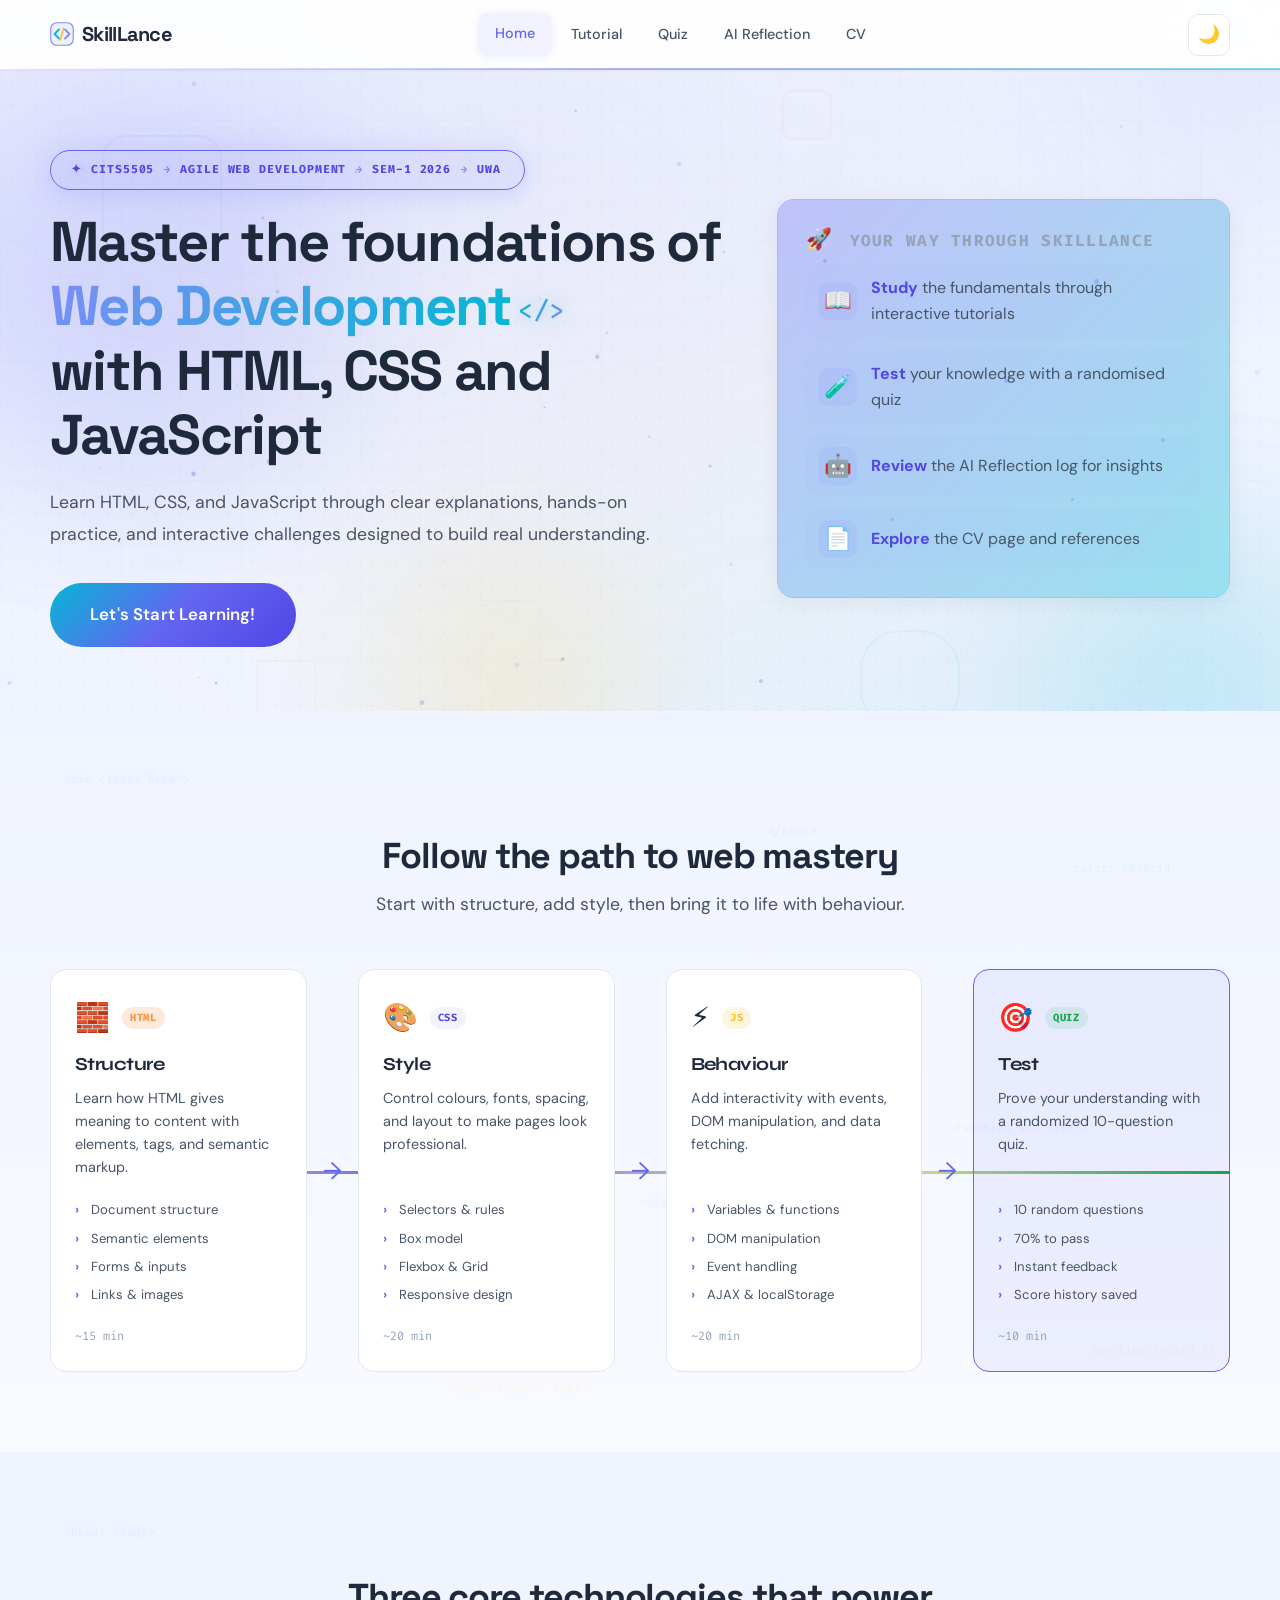
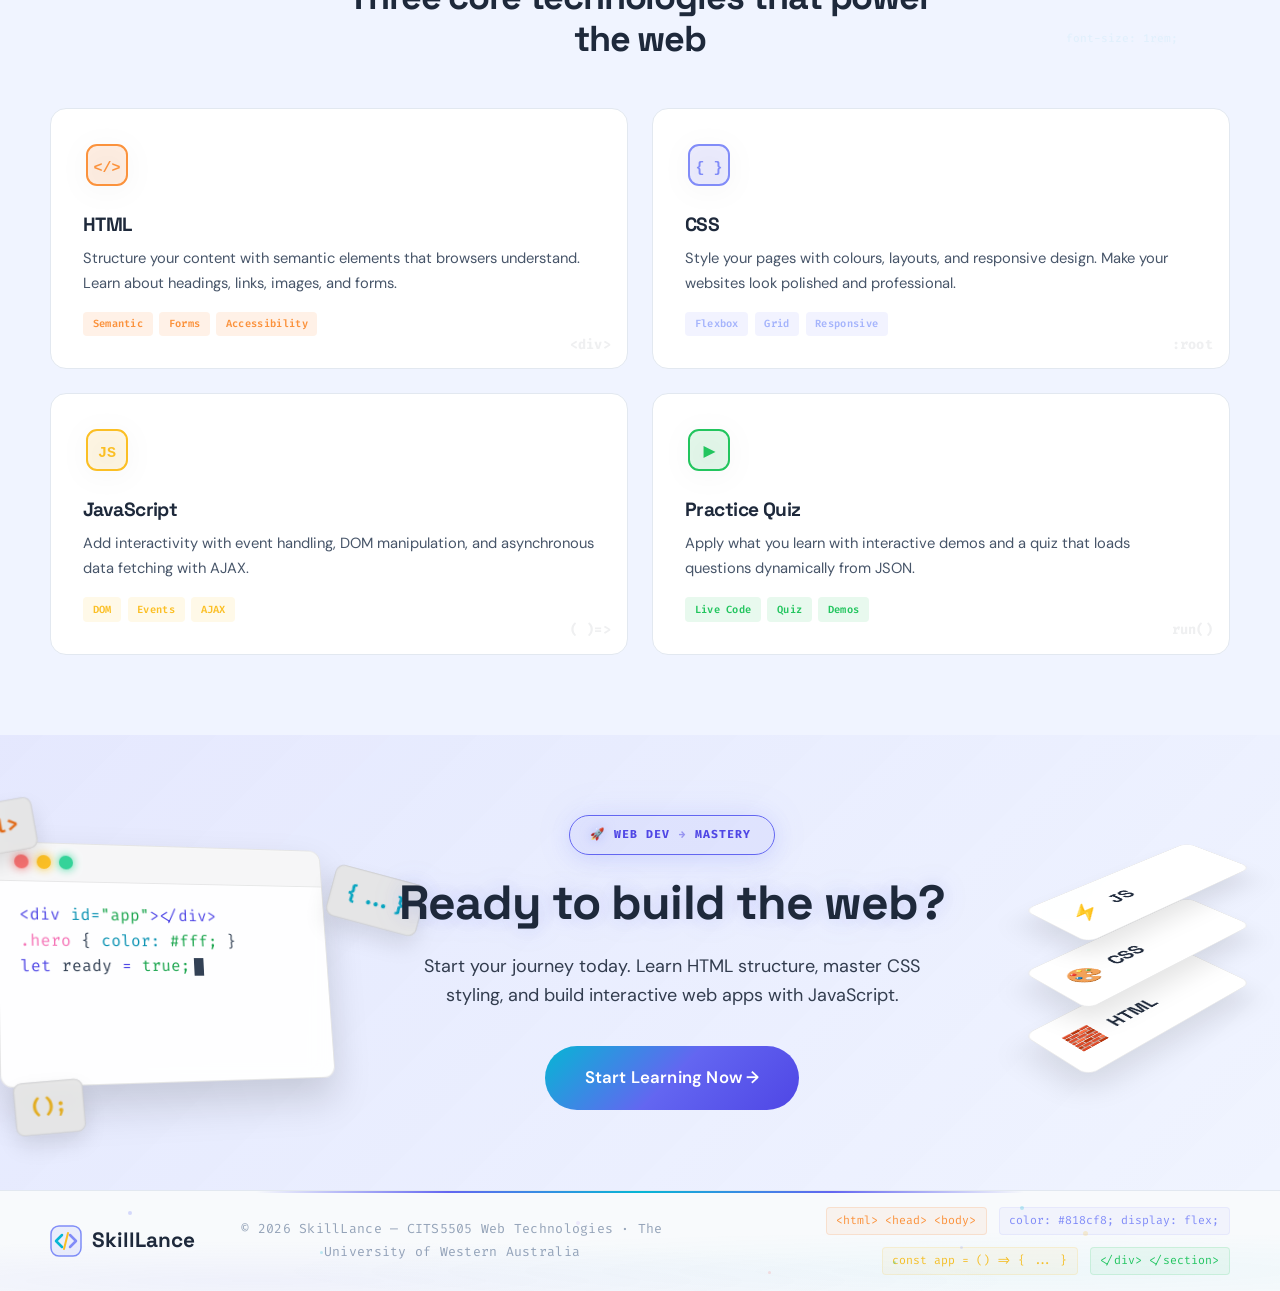
==== commit fa2684a2: "feat: updated tutorial page content" ====
--- a/index.html
+++ b/index.html
@@ -68,13 +68,13 @@
         <div>
           <div class="eyebrow-pill-3d">
             <span class="pill-icon-3d">✦</span>
-            <span class="pill-word" style="--i:0">Learn</span>
+            <span class="pill-word" style="--i:0">CITS5505</span>
             <span class="pill-sep">→</span>
-            <span class="pill-word" style="--i:1">Practice</span>
+            <span class="pill-word" style="--i:1">Agile Web Development</span>
             <span class="pill-sep">→</span>
-            <span class="pill-word" style="--i:2">Reflect</span>
+            <span class="pill-word" style="--i:2">SEM-1 2026</span>
             <span class="pill-sep">→</span>
-            <span class="pill-word" style="--i:3">Grow</span>
+            <span class="pill-word" style="--i:3">UWA</span>
             <span class="pill-shimmer" aria-hidden="true"></span>
           </div>
           <h1 class="hero-title-3d">
@@ -93,7 +93,7 @@
 
         <aside class="hero-card glass-card" id="hero-how-card">
           <div class="hero-card-inner">
-            <h2><span class="hc-icon">🚀</span> How this site works</h2>
+            <h2><span class="hc-icon">🚀</span> Your Way Through SkillLance</h2>
             <ol>
               <li>
                 <span class="step-emoji">📖</span>
--- a/assets/style.css
+++ b/assets/style.css
@@ -1176,10 +1176,10 @@
 
 /* Collapsed sidebar state */
 .page-wrap.sidebar-collapsed {
-  grid-template-columns: 32px 1fr;
-}
-
-/* ── TOC Sidebar — transparent, integrated, no card ───────────────────── */
+  grid-template-columns: 44px 1fr;
+}
+
+/* ── TOC Sidebar ───────────────────────────────────────────────────────── */
 .toc-sidebar {
   position: sticky;
   top: 84px;
@@ -1188,7 +1188,6 @@
   overflow: hidden;
   display: flex;
   flex-direction: column;
-  /* No background, no border, no shadow — blends into page */
   background: transparent;
   border: none;
   box-shadow: none;
@@ -1199,8 +1198,8 @@
 
 /* Collapsed sidebar */
 .toc-sidebar.collapsed {
-  width: 32px;
-  min-width: 32px;
+  width: 44px;
+  min-width: 44px;
 }
 
 .toc-sidebar.collapsed .toc-inner {
@@ -1209,7 +1208,7 @@
   visibility: hidden;
 }
 
-/* Toggle button — small pill flush with content */
+/* Toggle button */
 .toc-toggle-btn {
   position: absolute;
   top: 0;
@@ -1252,6 +1251,88 @@
 
 .toc-inner::-webkit-scrollbar {
   display: none;
+}
+
+/* ── Mobile TOC Floating Button ─────────────────────────────────────────── */
+.mobile-toc-btn {
+  display: none;
+  position: fixed;
+  bottom: 1.5rem;
+  right: 1.5rem;
+  z-index: 300;
+  align-items: center;
+  gap: 8px;
+  padding: 0.6rem 1.1rem 0.6rem 0.9rem;
+  border-radius: 999px;
+  background: var(--accent);
+  color: #fff;
+  border: none;
+  cursor: pointer;
+  font-size: 0.82rem;
+  font-weight: 600;
+  font-family: 'DM Sans', sans-serif;
+  box-shadow: 0 4px 20px rgba(129,140,248,0.4);
+  transition: background 0.2s, transform 0.15s, box-shadow 0.2s;
+}
+
+.mobile-toc-btn:hover {
+  background: #6366f1;
+  transform: translateY(-2px);
+  box-shadow: 0 6px 28px rgba(129,140,248,0.5);
+}
+
+/* ── TOC Backdrop Overlay ────────────────────────────────────────────────── */
+.toc-overlay {
+  display: none;
+  position: fixed;
+  inset: 0;
+  z-index: 299;
+  background: rgba(0, 0, 0, 0.55);
+  backdrop-filter: blur(2px);
+  -webkit-backdrop-filter: blur(2px);
+  opacity: 0;
+  transition: opacity 0.25s ease;
+  pointer-events: none;
+}
+
+.toc-overlay.active {
+  opacity: 1;
+  pointer-events: auto;
+}
+
+
+
+
+/* ── TOC Drawer Close Button (mobile only) ──────────────────────────────── */
+.toc-close-btn {
+  display: none;
+  position: absolute;
+  top: 1rem;
+  right: 1rem;
+  z-index: 10;
+  align-items: center;
+  gap: 6px;
+  padding: 0.4rem 0.8rem;
+  border-radius: 6px;
+  background: var(--surface-2, rgba(255,255,255,0.06));
+  border: 1px solid var(--border);
+  color: var(--text-2);
+  font-size: 0.78rem;
+  font-weight: 600;
+  font-family: 'DM Sans', sans-serif;
+  cursor: pointer;
+  transition: background 0.15s, color 0.15s;
+}
+
+.toc-close-btn:hover {
+  background: var(--accent-bg);
+  color: var(--accent);
+}
+
+@media (max-width: 900px) {
+  .toc-close-btn {
+    display: flex;
+  }
 }
 
 /* TOC label */
@@ -1438,8 +1519,8 @@
 }
 
 .content-section {
-  margin-bottom: 1.75rem;
-  padding-bottom: 1.5rem;
+  margin-bottom: 1rem;
+  padding-bottom: 1rem;
   border-bottom: 1px solid var(--border);
 }
 
@@ -1839,8 +1920,8 @@
 }
 
 #css-box {
-  width: 180px;
-  height: 180px;
+  width: 160px;
+  height: 160px;
   background: var(--accent);
   border-radius: 8px;
   display: flex;
@@ -2768,7 +2849,7 @@
   }
 
   .page-wrap.sidebar-collapsed {
-    grid-template-columns: 32px 1fr;
+    grid-template-columns: 44px 1fr;
   }
 
   .toc-sidebar {
@@ -2777,8 +2858,8 @@
   }
 
   .toc-sidebar.collapsed {
-    width: 32px;
-    min-width: 32px;
+    width: 44px;
+    min-width: 44px;
   }
 
   .floating-decor {
@@ -2786,6 +2867,7 @@
   }
 }
 
+/* ── Tablet: sidebar becomes a slide-in drawer ───────────────────────────── */
 @media (max-width: 900px) {
   .page-wrap {
     grid-template-columns: 1fr;
@@ -2795,9 +2877,56 @@
     grid-template-columns: 1fr;
   }
 
+  /* Sidebar becomes a fixed slide-in drawer from the left */
   .toc-sidebar {
+    position: fixed;
+    top: 0;
+    left: 0;
+    bottom: 0;
+    width: 280px !important;
+    min-width: 280px !important;
+    max-height: 100vh;
+    background: var(--surface);
+    border-right: 1px solid var(--border);
+    box-shadow: 4px 0 32px rgba(0,0,0,0.18);
+    z-index: 300;
+    transform: translateX(-100%);
+    transition: transform 0.3s cubic-bezier(0.16,1,0.3,1);
+    border-radius: 0;
+  }
+
+  .toc-sidebar.mobile-open {
+    transform: translateX(0);
+  }
+
+  /* Show inner when mobile drawer is open */
+  .toc-sidebar.mobile-open .toc-inner {
+    opacity: 1;
+    pointer-events: auto;
+    visibility: visible;
+  }
+
+  /* Hide the desktop collapse toggle on mobile — we use the FAB instead */
+  .toc-toggle-btn {
     display: none;
   }
+
+  /* Show the mobile FAB button */
+  .mobile-toc-btn {
+    display: flex;
+  }
+
+  /* Show the overlay */
+  .toc-overlay {
+    display: block;
+  }
+
+  /* Inner padding for mobile drawer */
+  .toc-inner {
+    padding: 5rem 1rem 2rem 1rem;
+    max-height: 100vh;
+  }
+
 }
 
 @media (max-width: 1024px) {
@@ -2895,9 +3024,7 @@
     grid-template-columns: 1fr;
   }
 
-  .toc-sidebar {
-    display: none;
-  }
+  /* sidebar handled by 900px drawer rule — no override needed */
 
   .tryit-body {
     grid-template-columns: 1fr;
@@ -4175,17 +4302,6 @@
 .section-head {
   position: relative;
   padding-left: 0;
-}
-
-.content-section+.content-section::before {
-  content: '';
-  display: block;
-  height: 40px;
-  margin: 0 auto;
-  width: 2px;
-  background: linear-gradient(to bottom, var(--border), var(--accent), var(--border));
-  margin-bottom: 2rem;
-  border-radius: 1px;
 }
 
 /* ── 10. Fix Question Legend Alignment ──────────────────────────────────── */
@@ -6318,9 +6434,10 @@
 
 .t-path-card {
   position: relative;
-  display: flex;
-  align-items: stretch;
-  gap: 1rem;
+  display: grid;
+  grid-template-columns: 54px 1fr;
+  grid-template-rows: auto auto;
+  column-gap: 1rem;
   padding: 1.5rem;
   background: var(--surface);
   border: 1px solid var(--border);
@@ -6366,6 +6483,9 @@
   flex-shrink: 0;
   position: relative;
   z-index: 1;
+  grid-column: 1;
+  grid-row: 1;
+  align-self: start;
   transition: transform 0.4s cubic-bezier(0.34, 1.56, 0.64, 1);
 }
 
@@ -6381,6 +6501,8 @@
   z-index: 1;
   flex: 1;
   gap: 0.25rem;
+  grid-column: 2;
+  grid-row: 1;
 }
 
 .t-path-card a.tpc-main-title {
@@ -6396,31 +6518,30 @@
   flex-direction: column;
   gap: 0.4rem;
   margin-top: 0.85rem;
+  grid-column: 1 / -1;
+  grid-row: 2;
 }
 .tpc-sublinks a {
-  font-size: 0.8rem;
+  font-size: 0.82rem;
   color: var(--text-2);
   text-decoration: none;
   transition: all 0.2s;
-  padding-left: 0.75rem;
-  position: relative;
+  display: flex;
+  align-items: baseline;
+  gap: 0.35rem;
 }
 .tpc-sublinks a::before {
-  content: '';
-  position: absolute;
-  left: 0;
-  top: 0;
-  bottom: 0;
-  width: 2px;
-  background: var(--border);
-  border-radius: 2px;
-  transition: background 0.2s;
+  content: '›';
+  color: var(--accent);
+  font-weight: 700;
+  transition: color 0.2s;
+  flex-shrink: 0;
 }
 .tpc-sublinks a:hover {
   color: var(--accent);
 }
 .tpc-sublinks a:hover::before {
-  background: var(--accent);
+  color: var(--accent);
 }
 
 .tpc-title {
@@ -6633,32 +6754,15 @@
   }
 }
 
-/* ── 3. Creative Section Dividers ──────────────────────────────────────── */
+/* ── 3. Section Dividers — clean rule, no flowing dots animation ─────────── */
 .content-section+.content-section::before {
   content: '';
   display: block;
-  height: 50px;
-  margin: 0 auto 3rem;
+  height: 1px;
+  margin: 0 auto 1rem;
   width: 100%;
-  background:
-    linear-gradient(90deg, transparent 40%, var(--accent) 50%, transparent 60%) center / 100% 2px no-repeat,
-    radial-gradient(circle at center, var(--accent) 0%, transparent 4px) center / 30px 10px repeat-x;
-  opacity: 0.3;
-  animation: dividerFlow 10s linear infinite;
-}
-
-[data-theme="light"] .content-section+.content-section::before {
-  opacity: 0.2;
-}
-
-@keyframes dividerFlow {
-  0% {
-    background-position: center 0, 0 center;
-  }
-
-  100% {
-    background-position: center 0, 300px center;
-  }
+  background: linear-gradient(90deg, transparent, var(--border) 20%, var(--border) 80%, transparent);
+  opacity: 0.6;
 }
 
 /* Override previous simple line divider */
@@ -6706,9 +6810,103 @@
 #css-box {
   z-index: 1;
   box-shadow: 0 15px 35px rgba(0, 0, 0, 0.3);
-}
-
-/* ── 5. Ready to prove your skills 3D Portal ───────────────────────────── */
+  box-sizing: border-box;
+  max-width: calc(100% - 2rem);
+  max-height: calc(100% - 2rem);
+}
+
+/* ── 5. CSS Property Explorer — responsive layout ──────────────────────── */
+
+/* Outer body padding */
+.css-explorer-body {
+  padding: 1.5rem;
+}
+
+/* Top row: controls (left) + preview (right) */
+.css-explorer-top {
+  display: grid;
+  grid-template-columns: 1fr 320px;
+  gap: 1.5rem;
+  align-items: stretch;
+  margin-bottom: 1.25rem;
+}
+
+/* Controls: 2-column grid of ctrl items */
+.css-explorer-controls {
+  display: grid;
+  grid-template-columns: 1fr 1fr;
+  gap: 0.65rem 1.25rem;
+  align-content: start;
+}
+
+/* Preview panel — large, fills the column height */
+.css-explorer-preview {
+  min-height: 320px;
+  height: 100%;
+  width: 100%;
+  border-radius: 14px;
+  overflow: hidden;
+  display: flex;
+  align-items: center;
+  justify-content: center;
+  flex-shrink: 0;
+  position: relative;
+}
+
+/* Code block — full width below top row, compact single-scroll strip */
+.css-explorer-code {
+  width: 100%;
+}
+
+.css-explorer-code .code-window pre {
+  overflow-x: auto;
+  white-space: pre;
+  max-height: none;
+}
+
+/* Tablet 768–1024px: narrower preview */
+@media (max-width: 1024px) {
+  .css-explorer-top {
+    grid-template-columns: 1fr 260px;
+    gap: 1.25rem;
+  }
+  .css-explorer-preview {
+    min-height: 280px;
+  }
+}
+
+/* Small tablet / large mobile: stack vertically */
+@media (max-width: 720px) {
+  .css-explorer-body {
+    padding: 1rem;
+  }
+  .css-explorer-top {
+    grid-template-columns: 1fr;
+    gap: 1rem;
+  }
+  .css-explorer-controls {
+    grid-template-columns: 1fr 1fr;
+    gap: 0.5rem 0.75rem;
+  }
+  .css-explorer-preview {
+    min-height: 260px;
+    height: 260px;
+    width: 100%;
+  }
+}
+
+/* Very small screens: single column controls */
+@media (max-width: 400px) {
+  .css-explorer-controls {
+    grid-template-columns: 1fr;
+  }
+  .css-explorer-preview {
+    min-height: 220px;
+    height: 220px;
+  }
+}
+
+/* ── 6. Ready to prove your skills 3D Portal ───────────────────────────── */
 /* ── Tutorial "What's Next" / Quiz CTA ─────────────────────────────────── */
 .tutorial-next-section {
   padding-top: 0.5rem;
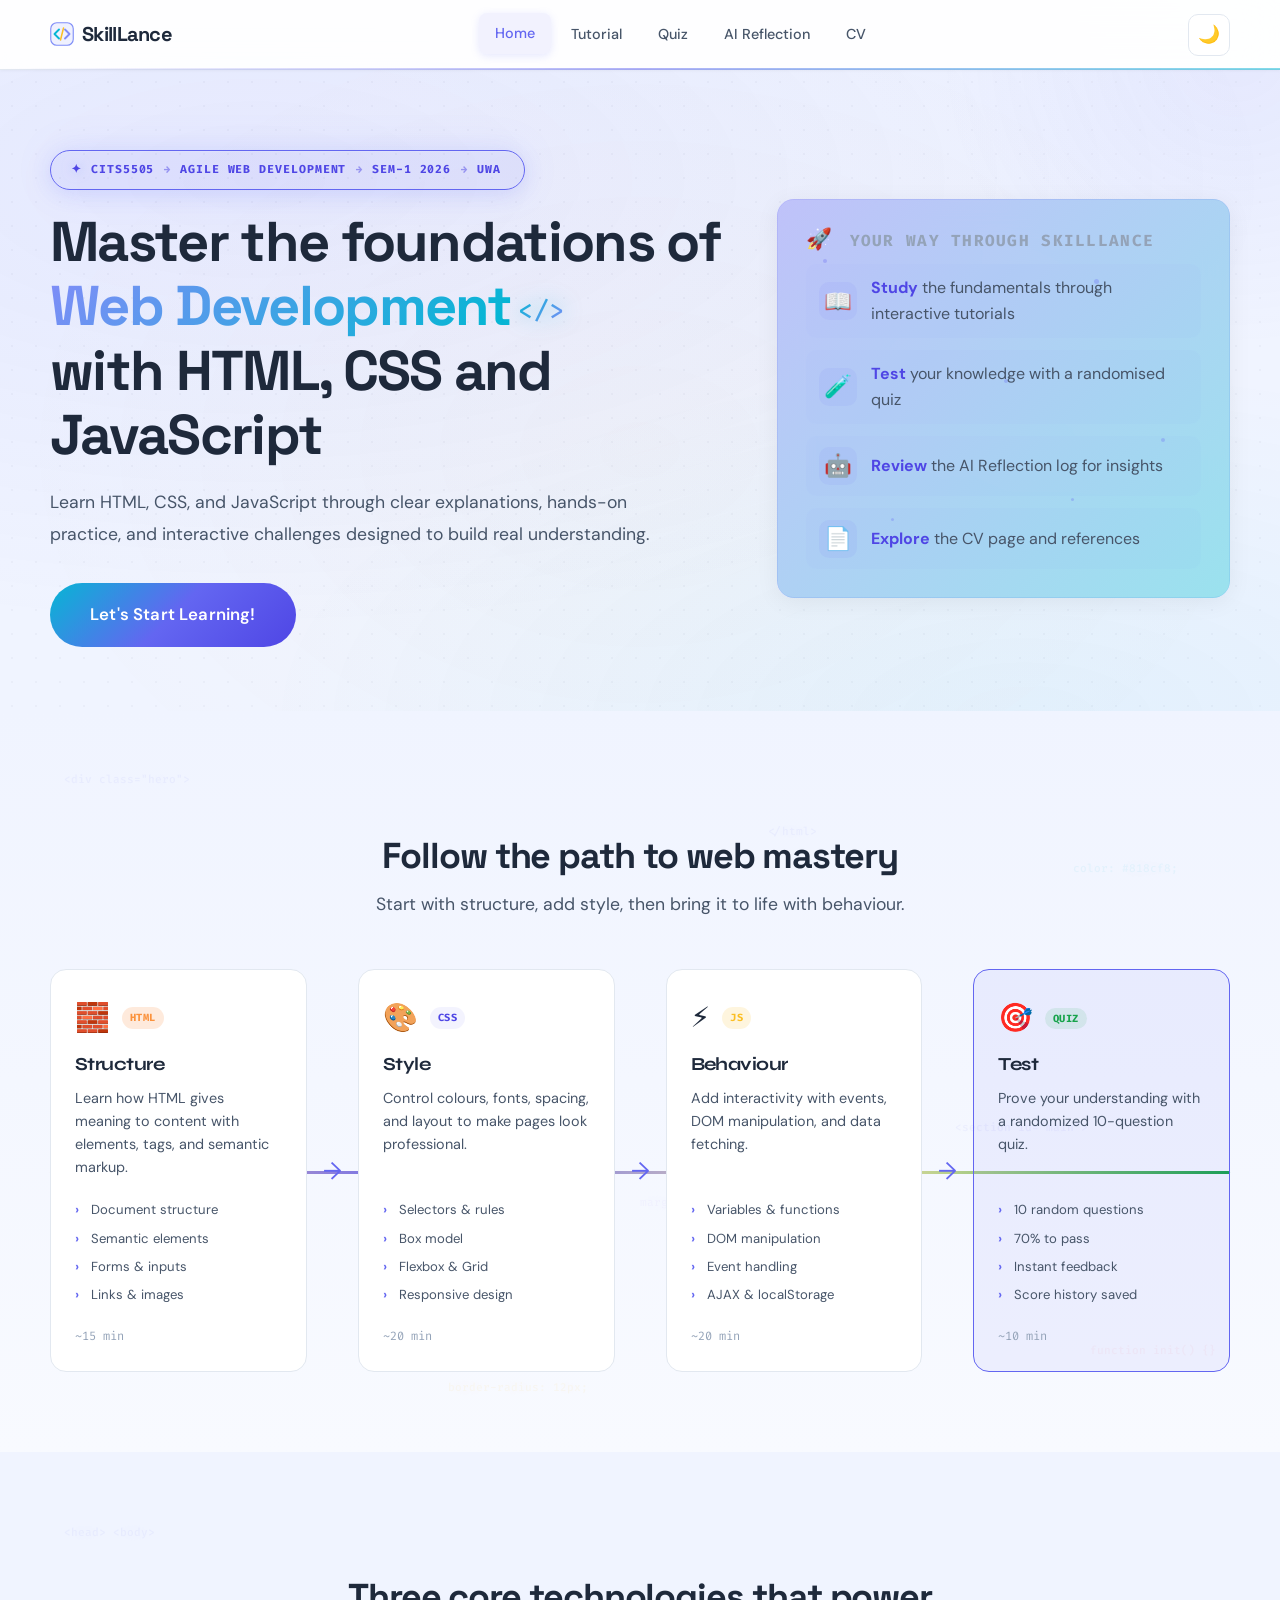
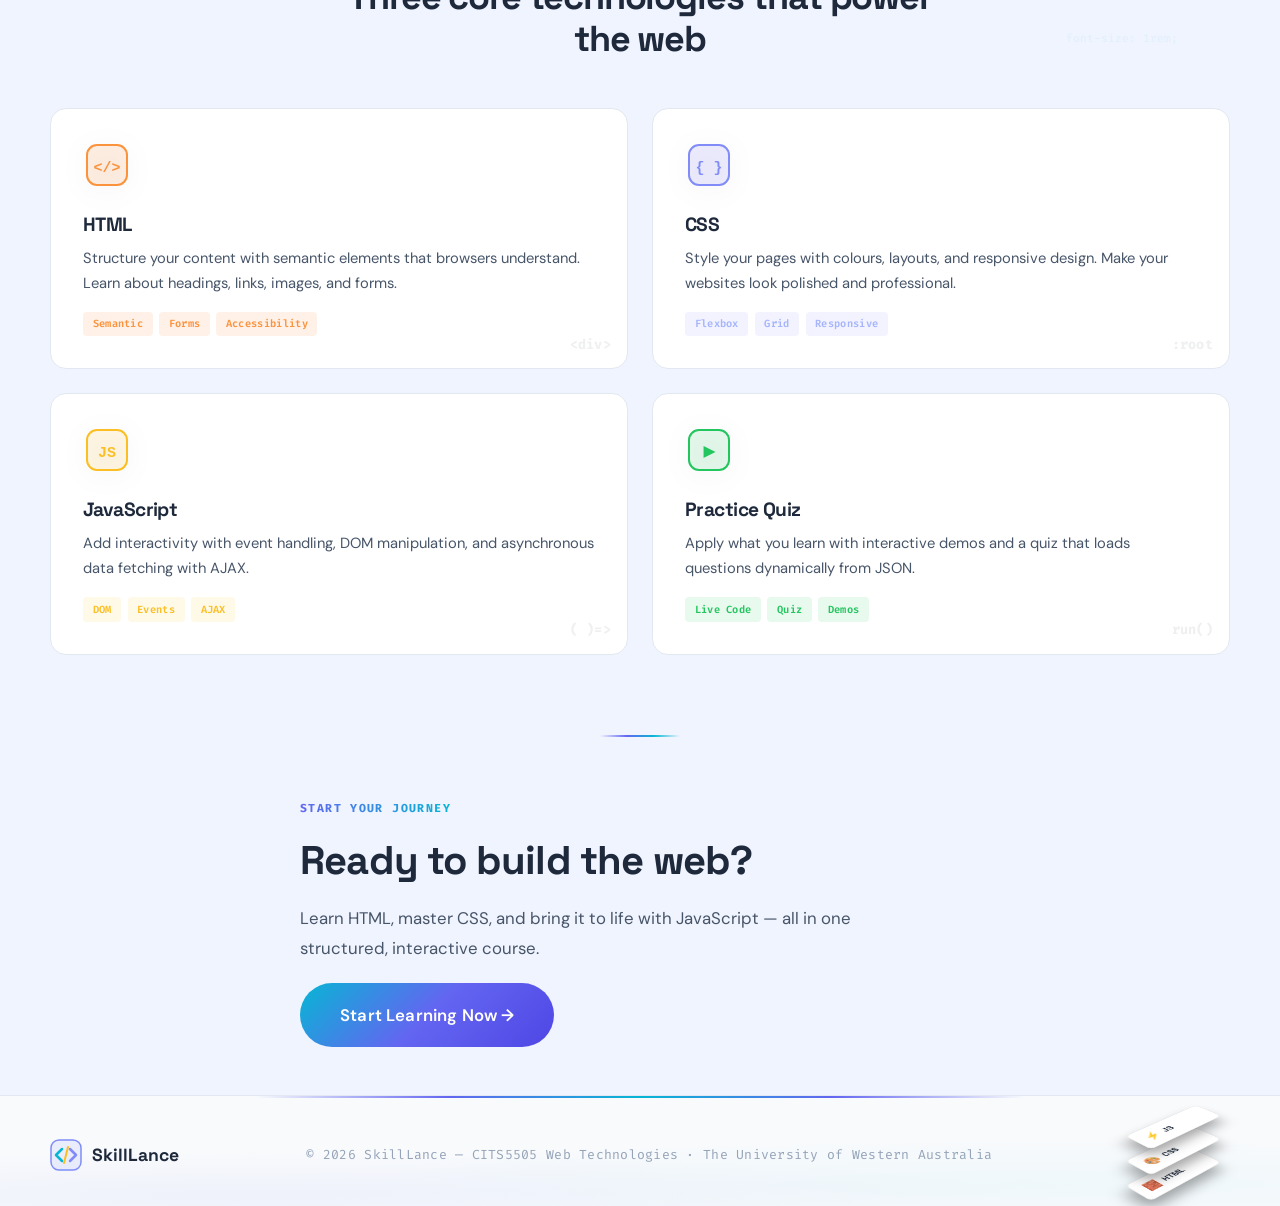
==== commit 639c878f: "fix/fixed footer and redundant animations" ====
--- a/index.html
+++ b/index.html
@@ -293,115 +293,13 @@
       </div>
     </section>
 
-    <!-- CTA Section -->
-    <section class="section callout-section" style="position: relative; overflow: hidden; padding: 5rem 0;">
-      <div class="cta-floating-bg" aria-hidden="true" style="position: absolute; inset: 0; pointer-events: none;">
-        <div class="c-float cf-cube" style="top: 15%; left: 10%; animation: floatY 15s ease-in-out infinite alternate;">
-          <div class="mini-cube">
-            <div class="face front"></div>
-            <div class="face back"></div>
-            <div class="face right"></div>
-            <div class="face left"></div>
-            <div class="face top"></div>
-            <div class="face bottom"></div>
-          </div>
-        </div>
-        <div class="c-float cf-cube"
-          style="bottom: 15%; right: 10%; animation: floatY 25s ease-in-out infinite alternate-reverse; animation-delay: -3s; transform: scale(1.2);">
-          <div class="mini-cube" style="--hue: 280;">
-            <div class="face front"></div>
-            <div class="face back"></div>
-            <div class="face right"></div>
-            <div class="face left"></div>
-            <div class="face top"></div>
-            <div class="face bottom"></div>
-          </div>
-        </div>
-        <div class="c-float cf-cube"
-          style="top: 25%; right: 20%; animation: floatY 18s ease-in-out infinite alternate; animation-delay: -7s; transform: scale(0.8);">
-          <div class="mini-cube" style="--hue: 45;">
-            <div class="face front"></div>
-            <div class="face back"></div>
-            <div class="face right"></div>
-            <div class="face left"></div>
-            <div class="face top"></div>
-            <div class="face bottom"></div>
-          </div>
-        </div>
-        <div class="c-float cf-cube"
-          style="bottom: 20%; left: 20%; animation: floatY 22s ease-in-out infinite alternate-reverse; animation-delay: -11s; transform: scale(0.6);">
-          <div class="mini-cube" style="--hue: 150;">
-            <div class="face front"></div>
-            <div class="face back"></div>
-            <div class="face right"></div>
-            <div class="face left"></div>
-            <div class="face top"></div>
-            <div class="face bottom"></div>
-          </div>
-        </div>
-      </div>
-      <div class="container" style="position: relative; z-index: 2; width: 100%;">
-        <div class="cta-layout-grid">
-          <!-- Left Side 3D Animation -->
-          <div class="cta-side-anim"
-            style="perspective: 1000px; display: flex; justify-content: center; align-items: center;">
-            <div class="ide-composition-3d">
-              <div class="mini-ide-3d">
-                <div class="ide-header">
-                  <span class="dot" style="color:#f87171"></span>
-                  <span class="dot" style="color:#fbbf24"></span>
-                  <span class="dot" style="color:#34d399"></span>
-                </div>
-                <div class="ide-body">
-                  <div class="ide-line l-1"><span class="sy">&lt;div</span> <span class="pr">id=</span><span
-                      class="v">"app"</span><span class="sy">&gt;&lt;/div&gt;</span></div>
-                  <div class="ide-line l-2"><span class="tag">.hero</span> { <span class="pr">color:</span> <span
-                      class="v">#fff;</span> }</div>
-                  <div class="ide-line l-3"><span class="sy">let</span> ready <span class="sy">=</span> <span
-                      class="v">true;</span><span class="ide-cursor"></span></div>
-                </div>
-              </div>
-              <div class="ide-float-item float-html" aria-hidden="true">&lt;html&gt;</div>
-              <div class="ide-float-item float-css" aria-hidden="true">{...}</div>
-              <div class="ide-float-item float-js" aria-hidden="true">();</div>
-            </div>
-          </div>
-
-          <!-- Center Content -->
-          <div class="cta-content"
-            style="display: flex; flex-direction: column; align-items: center; gap: 1.25rem; text-align: center;">
-            <p class="eyebrow-pill-3d" style="margin: 0 auto;">
-              <span class="pill-icon-3d">🚀</span>
-              <span class="pill-word" style="--i:0">Web Dev</span>
-              <span class="pill-sep">→</span>
-              <span class="pill-word" style="--i:1">Mastery</span>
-            </p>
-            <h2 class="heading-glow-effect"
-              style="font-size: clamp(1.75rem, 4vw, 3rem); margin: 0; line-height: 1.2; letter-spacing: -0.02em;">Ready
-              to build the web?</h2>
-            <p style="font-size: 1.125rem; opacity: 0.9; margin: 0; max-width: 500px; line-height: 1.6;">
-              Start your journey today. Learn HTML structure, master CSS styling, and build interactive web apps with
-              JavaScript.
-            </p>
-            <a href="tutorial.html" class="btn btn-primary btn-lg" style="margin-top: 1rem;">Start Learning Now →</a>
-          </div>
-
-          <!-- Right Side 3D Animation -->
-          <div class="cta-side-anim"
-            style="perspective: 1000px; display: flex; justify-content: center; align-items: center;">
-            <div class="stack-3d">
-              <div class="stack-layer layer-js">
-                <span class="layer-icon">⚡</span> JS
-              </div>
-              <div class="stack-layer layer-css">
-                <span class="layer-icon">🎨</span> CSS
-              </div>
-              <div class="stack-layer layer-html">
-                <span class="layer-icon">🧱</span> HTML
-              </div>
-            </div>
-          </div>
-        </div>
+    <!-- Pre-Footer CTA -->
+    <section class="pre-footer-cta-section">
+      <div class="container pre-footer-content">
+        <p class="eyebrow">Start Your Journey</p>
+        <h2>Ready to build the web?</h2>
+        <p class="lead">Learn HTML, master CSS, and bring it to life with JavaScript — all in one structured, interactive course.</p>
+        <a href="tutorial.html" class="btn btn-primary btn-lg">Start Learning Now →</a>
       </div>
     </section>
   </main>
@@ -434,18 +332,13 @@
       <div class="footer-copy">
         <p>&copy; 2026 SkillLance &mdash; CITS5505 Web Technologies &middot; The University of Western Australia</p>
       </div>
-      <div class="footer-code-float-enhanced" aria-hidden="true">
-        <span class="fce fce-html">&lt;html&gt; &lt;head&gt; &lt;body&gt;</span>
-        <span class="fce fce-css">color: #818cf8; display: flex;</span>
-        <span class="fce fce-js">const app = () =&gt; { ... }</span>
-        <span class="fce fce-tag">&lt;/div&gt; &lt;/section&gt;</span>
-      </div>
-    </div>
-    <div class="footer-particles" aria-hidden="true">
-      <span class="fp fp-1"></span><span class="fp fp-2"></span>
-      <span class="fp fp-3"></span><span class="fp fp-4"></span>
-      <span class="fp fp-5"></span><span class="fp fp-6"></span>
-      <span class="fp fp-7"></span><span class="fp fp-8"></span>
+      <div class="footer-stack-mini" aria-hidden="true">
+        <div class="stack-3d stack-footer">
+          <div class="stack-layer layer-js"><span class="layer-icon">⚡</span> JS</div>
+          <div class="stack-layer layer-css"><span class="layer-icon">🎨</span> CSS</div>
+          <div class="stack-layer layer-html"><span class="layer-icon">🧱</span> HTML</div>
+        </div>
+      </div>
     </div>
   </footer>
 </body>
--- a/assets/style.css
+++ b/assets/style.css
@@ -1,8 +1,7 @@
 /* ═══════════════════════════════════════════════════════════════════════════
-   SKILLLANCE — Complete Design System v2
+   SKILLLANCE — Design System
    Theme: Dark default with light toggle
    Fonts: Syne (display) · DM Sans (body) · Fira Code (mono)
-   3D Animations · Floating Elements · Animated Background
 ═══════════════════════════════════════════════════════════════════════════ */
 
 /* ── 1. Design Tokens ──────────────────────────────────────────────────── */
@@ -155,71 +154,7 @@
   }
 }
 
-/* Floating orbs */
-.floating-orbs {
-  position: fixed;
-  inset: 0;
-  pointer-events: none;
-  z-index: -1;
-  overflow: hidden;
-}
-
-.orb {
-  position: absolute;
-  border-radius: 50%;
-  filter: blur(80px);
-  opacity: 0.15;
-  animation: orbFloat 18s ease-in-out infinite;
-}
-
-.orb-1 {
-  width: 400px;
-  height: 400px;
-  background: var(--accent);
-  top: 10%;
-  left: -5%;
-  animation-duration: 22s;
-}
-
-.orb-2 {
-  width: 300px;
-  height: 300px;
-  background: #06b6d4;
-  top: 60%;
-  right: -5%;
-  animation-duration: 18s;
-  animation-delay: -5s;
-}
-
-.orb-3 {
-  width: 250px;
-  height: 250px;
-  background: #fbbf24;
-  bottom: 10%;
-  left: 30%;
-  animation-duration: 25s;
-  animation-delay: -10s;
-}
-
-@keyframes orbFloat {
-
-  0%,
-  100% {
-    transform: translate(0, 0) scale(1);
-  }
-
-  25% {
-    transform: translate(30px, -40px) scale(1.1);
-  }
-
-  50% {
-    transform: translate(-20px, 20px) scale(0.95);
-  }
-
-  75% {
-    transform: translate(15px, 30px) scale(1.05);
-  }
-}
+
 
 /* ── 4. Accessibility ──────────────────────────────────────────────────── */
 .skip-link {
@@ -2358,10 +2293,10 @@
 .question-card {
   background: var(--surface);
   border: 1px solid var(--border);
-  border-radius: 12px;
+  border-radius: 14px;
   padding: 1.5rem;
   margin-bottom: 1rem;
-  transition: all 0.3s ease;
+  transition: border-color 0.25s ease, box-shadow 0.25s ease;
 }
 
 .question-card:hover {
@@ -2383,14 +2318,39 @@
   background: var(--coral-bg);
 }
 
-.question-card legend {
+/* ── Question header: number badge + question text side by side ── */
+.question-header {
+  display: flex;
+  align-items: flex-start;
+  gap: 0.875rem;
+  margin-bottom: 1.25rem;
+}
+
+.question-num {
+  flex-shrink: 0;
+  display: inline-flex;
+  align-items: center;
+  justify-content: center;
+  min-width: 2rem;
+  height: 2rem;
+  padding: 0 0.5rem;
+  background: var(--accent-bg);
+  border: 1px solid rgba(129, 140, 248, 0.25);
+  border-radius: 8px;
+  font-family: 'Syne', sans-serif;
+  font-size: 0.75rem;
+  font-weight: 700;
+  color: var(--accent);
+  letter-spacing: 0.04em;
+  margin-top: 0.1rem;
+}
+
+.question-text {
+  font-size: 1rem;
   font-weight: 600;
   color: var(--text);
-  margin-bottom: 1rem;
-}
-
-.question-card legend strong {
-  color: var(--accent);
+  line-height: 1.55;
+  margin: 0;
 }
 
 .option-list {
@@ -2586,79 +2546,8 @@
 }
 
 /* ═══════════════════════════════════════════════════════════════════════════
-   CV PAGE
+   CV PAGE — Shared utilities
 ═══════════════════════════════════════════════════════════════════════════ */
-
-.cv-hero {
-  padding-bottom: 3rem;
-}
-
-.cv-grid {
-  display: grid;
-  grid-template-columns: 280px 1fr;
-  gap: 3rem;
-  align-items: start;
-}
-
-.portrait-card {
-  position: sticky;
-  top: 90px;
-}
-
-.portrait-card img {
-  width: 100%;
-  aspect-ratio: 4/5;
-  object-fit: cover;
-  border-radius: 16px;
-}
-
-.cv-info h1 {
-  margin-bottom: 1rem;
-}
-
-.cv-info .lead {
-  margin-bottom: 1.5rem;
-  max-width: none;
-}
-
-.contact-row {
-  display: flex;
-  flex-wrap: wrap;
-  gap: 0.75rem;
-  margin-top: 1.5rem;
-}
-
-.contact-row span {
-  padding: 0.5rem 1rem;
-  background: var(--surface-2);
-  border: 1px solid var(--border);
-  border-radius: 8px;
-  font-size: 0.9rem;
-  color: var(--text-2);
-  transition: all 0.3s cubic-bezier(0.34, 1.56, 0.64, 1);
-}
-
-.contact-row span:hover {
-  border-color: var(--accent);
-  transform: translateY(-2px) rotateX(5deg);
-  box-shadow: 0 6px 16px rgba(0, 0, 0, 0.1);
-}
-
-.cv-sections {
-  display: flex;
-  flex-direction: column;
-  gap: 1.5rem;
-}
-
-.cv-sections article h2 {
-  font-size: 1.25rem;
-  margin-bottom: 1rem;
-}
-
-.cv-sections article p {
-  color: var(--text-2);
-  margin-bottom: 0.75rem;
-}
 
 .skills-wrap {
   display: flex;
@@ -2729,14 +2618,6 @@
   margin: 0;
 }
 
-.references-card {
-  margin-top: 2rem;
-}
-
-.references-card h2 {
-  margin-bottom: 1.5rem;
-}
-
 .references-list {
   counter-reset: refs;
   display: flex;
@@ -2761,82 +2642,6 @@
   flex-shrink: 0;
 }
 
-/* ═══════════════════════════════════════════════════════════════════════════
-   FOOTER
-═══════════════════════════════════════════════════════════════════════════ */
-
-.site-footer {
-  padding: 2.5rem 0;
-  background: var(--footer-bg, var(--surface-2));
-  border-top: 1px solid var(--border);
-  text-align: center;
-  color: var(--text-2);
-  font-size: 0.9rem;
-}
-
-/* ═══════════════════════════════════════════════════════════════════════════
-   FLOATING SIDEBAR ANIMATIONS (Tutorial)
-═══════════════════════════════════════════════════════════════════════════ */
-
-.floating-decor {
-  position: fixed;
-  right: 2rem;
-  top: 50%;
-  transform: translateY(-50%);
-  display: flex;
-  flex-direction: column;
-  gap: 1rem;
-  z-index: 50;
-  pointer-events: none;
-}
-
-.float-btn {
-  width: 48px;
-  height: 48px;
-  border-radius: 14px;
-  display: flex;
-  align-items: center;
-  justify-content: center;
-  font-size: 1.25rem;
-  border: 1px solid var(--border);
-  background: var(--glass);
-  backdrop-filter: blur(10px);
-  box-shadow: var(--shadow);
-  pointer-events: auto;
-  cursor: pointer;
-  transition: all 0.35s cubic-bezier(0.34, 1.56, 0.64, 1);
-  transform-style: preserve-3d;
-}
-
-.float-btn:nth-child(1) {
-  animation: floatBounce 3s ease-in-out infinite;
-}
-
-.float-btn:nth-child(2) {
-  animation: floatBounce 3s ease-in-out infinite 0.5s;
-}
-
-.float-btn:nth-child(3) {
-  animation: floatBounce 3s ease-in-out infinite 1s;
-}
-
-.float-btn:hover {
-  transform: translateX(-8px) rotateY(20deg) scale(1.15);
-  border-color: var(--accent);
-  box-shadow: 0 12px 30px rgba(129, 140, 248, 0.3);
-}
-
-@keyframes floatBounce {
-
-  0%,
-  100% {
-    transform: translateY(0);
-  }
-
-  50% {
-    transform: translateY(-8px);
-  }
-}
 
 /* ═══════════════════════════════════════════════════════════════════════════
    RESPONSIVE
@@ -2862,10 +2667,8 @@
     min-width: 44px;
   }
 
-  .floating-decor {
-    display: none;
-  }
-}
+}
+
 
 /* ── Tablet: sidebar becomes a slide-in drawer ───────────────────────────── */
 @media (max-width: 900px) {
@@ -2932,18 +2735,8 @@
 @media (max-width: 1024px) {
 
   .hero-grid,
-  .cv-grid,
   .quiz-layout {
     grid-template-columns: 1fr;
-  }
-
-  .cv-grid {
-    gap: 2rem;
-  }
-
-  .portrait-card {
-    position: static;
-    max-width: 280px;
   }
 
   .side-panel {
@@ -3178,122 +2971,9 @@
    ENHANCED VISUALS — Particles, Grid BG, Geometric Shapes, Scroll Reveal
 ═══════════════════════════════════════════════════════════════════════════ */
 
-/* ── Animated Grid Background ──────────────────────────────────────────── */
-.animated-grid-bg {
-  position: fixed;
-  inset: 0;
-  z-index: -2;
-  pointer-events: none;
-  overflow: hidden;
-  opacity: 0.3;
-}
-
-.animated-grid-bg svg {
-  width: 100%;
-  height: 100%;
-}
-
-/* ── Particle Canvas ───────────────────────────────────────────────────── */
-#particle-canvas {
-  position: fixed;
-  inset: 0;
-  z-index: -1;
-  pointer-events: none;
-}
-
-/* ── Geometric Floating Shapes ─────────────────────────────────────────── */
-.geo-shapes {
-  position: fixed;
-  inset: 0;
-  z-index: -1;
-  pointer-events: none;
-  overflow: hidden;
-}
-
-.geo-shape {
-  position: absolute;
-  border-radius: 20%;
-  opacity: 0.06;
-  border: 2px solid var(--accent);
-}
-
-.geo-shape:nth-child(1) {
-  width: 120px;
-  height: 120px;
-  top: 15%;
-  left: 8%;
-  animation: geoFloat 20s ease-in-out infinite, geoSpin 30s linear infinite;
-}
-
-.geo-shape:nth-child(2) {
-  width: 80px;
-  height: 80px;
-  top: 45%;
-  right: 12%;
-  border-color: #06b6d4;
-  border-radius: 50%;
-  animation: geoFloat 16s ease-in-out infinite reverse, geoSpin 25s linear infinite reverse;
-}
-
-.geo-shape:nth-child(3) {
-  width: 60px;
-  height: 60px;
-  bottom: 20%;
-  left: 20%;
-  border-color: #fbbf24;
-  border-radius: 4px;
-  animation: geoFloat 22s ease-in-out infinite 3s, geoSpin 35s linear infinite;
-}
-
-.geo-shape:nth-child(4) {
-  width: 100px;
-  height: 100px;
-  top: 70%;
-  right: 25%;
-  border-color: #22c55e;
-  border-radius: 40%;
-  animation: geoFloat 18s ease-in-out infinite 5s, geoSpin 28s linear infinite reverse;
-}
-
-.geo-shape:nth-child(5) {
-  width: 50px;
-  height: 50px;
-  top: 10%;
-  right: 35%;
-  border-color: #f87171;
-  border-radius: 10px;
-  animation: geoFloat 24s ease-in-out infinite 2s, geoSpin 40s linear infinite;
-}
-
-@keyframes geoFloat {
-
-  0%,
-  100% {
-    transform: translate(0, 0);
-  }
-
-  25% {
-    transform: translate(20px, -30px);
-  }
-
-  50% {
-    transform: translate(-15px, 15px);
-  }
-
-  75% {
-    transform: translate(10px, 25px);
-  }
-}
-
-@keyframes geoSpin {
-  from {
-    rotate: 0deg;
-  }
-
-  to {
-    rotate: 360deg;
-  }
-}
+/* ═ Particle Canvas (removed) ══════════════════════════════════════════════════════════ */
+
+
 
 /* ── Scroll Reveal Animation ───────────────────────────────────────────── */
 .reveal {
@@ -3473,7 +3153,7 @@
   display: flex;
   align-items: center;
   justify-content: center;
-  font-family: 'Syne', sans-serif;
+  font-family: 'Space Grotesk', sans-serif;
   font-size: 1.5rem;
   font-weight: 800;
   color: var(--text);
@@ -3555,23 +3235,15 @@
   overflow: visible;
 }
 
-.question-card legend strong {
-  display: inline-flex;
-  align-items: center;
-  justify-content: center;
-  width: 32px;
-  height: 32px;
-  background: var(--accent);
-  color: #fff;
-  border-radius: 8px;
-  font-size: 0.85rem;
-  margin-right: 0.5rem;
-}
-
 /* ── Animated Footer Wave ──────────────────────────────────────────────── */
 .site-footer {
   position: relative;
   overflow: hidden;
+  padding: 1.5rem 0 1rem;
+  background: var(--footer-bg);
+  border-top: 1px solid var(--border);
+  color: var(--text-2);
+  font-size: 0.9rem;
 }
 
 .site-footer::before {
@@ -3592,14 +3264,65 @@
 }
 
 @keyframes waveMove {
-  from {
-    background-position-x: 0;
-  }
-
-  to {
-    background-position-x: 1200px;
-  }
-}
+  from { background-position-x: 0; }
+  to   { background-position-x: 1200px; }
+}
+
+.footer-glow {
+  position: absolute;
+  top: 0;
+  left: 50%;
+  transform: translateX(-50%);
+  width: 60%;
+  height: 2px;
+  background: linear-gradient(90deg, transparent, var(--accent), #06b6d4, var(--accent), transparent);
+  animation: navGlow 4s ease infinite;
+}
+
+.footer-inner {
+  display: flex;
+  flex-direction: row;
+  align-items: center;
+  justify-content: space-between;
+  gap: 1.5rem;
+  position: relative;
+  z-index: 1;
+}
+
+.footer-brand {
+  display: flex;
+  align-items: center;
+  gap: 0.5rem;
+}
+
+.footer-logo {
+  display: flex;
+  align-items: center;
+  gap: 0.6rem;
+  font-family: 'Space Grotesk', sans-serif;
+  font-weight: 750;
+  font-size: 1.1rem;
+  color: var(--text);
+  text-decoration: none;
+  transition: color 0.25s;
+}
+
+.footer-logo:hover {
+  color: var(--accent);
+}
+
+.footer-copy {
+  text-align: center;
+  color: var(--text-3);
+  font-size: 0.82rem;
+  font-family: 'Fira Code', monospace;
+  letter-spacing: 0.02em;
+}
+
+.footer-copy p {
+  margin: 0;
+}
+
 
 /* ── Animated Decorative Dots Pattern ──────────────────────────────────── */
 .dot-pattern {
@@ -3644,23 +3367,40 @@
 /* ── Reward Celebration Confetti Effect ─────────────────────────────────── */
 @keyframes confettiFall {
   0% {
-    transform: translateY(-100vh) rotate(0deg);
+    transform: translateY(-120px) translateX(0) rotate(var(--start-rot, 0deg));
     opacity: 1;
   }
-
+  60% {
+    opacity: 1;
+  }
   100% {
-    transform: translateY(100vh) rotate(720deg);
+    transform: translateY(105vh) translateX(var(--drift, 0px)) rotate(calc(var(--start-rot, 0deg) + 900deg));
+    opacity: 0;
+  }
+}
+
+@keyframes confettiFallTriangle {
+  0% {
+    transform: translateY(-120px) translateX(0) rotate(var(--start-rot, 0deg)) scale(1);
+    opacity: 1;
+  }
+  60% {
+    opacity: 1;
+  }
+  100% {
+    transform: translateY(105vh) translateX(var(--drift, 0px)) rotate(calc(var(--start-rot, 0deg) + 720deg)) scale(0.8);
     opacity: 0;
   }
 }
 
 .confetti-piece {
   position: fixed;
+  top: 0;
   width: 10px;
   height: 10px;
-  z-index: 1000;
+  z-index: 99999;
   pointer-events: none;
-  animation: confettiFall 3s ease-out forwards;
+  will-change: transform, opacity;
 }
 
 /* ── Glow effect on CTA banner ─────────────────────────────────────────── */
@@ -3717,98 +3457,7 @@
   transition: transform 0.3s;
 }
 
-/* ── Creative Footer ───────────────────────────────────────────────────── */
-.site-footer {
-  position: relative;
-  overflow: hidden;
-  padding: 1.25rem 0 1rem;
-  background: var(--footer-bg);
-  border-top: 1px solid var(--border);
-}
-
-.footer-glow {
-  position: absolute;
-  top: 0;
-  left: 50%;
-  transform: translateX(-50%);
-  width: 60%;
-  height: 2px;
-  background: linear-gradient(90deg, transparent, var(--accent), #06b6d4, var(--accent), transparent);
-  animation: navGlow 4s ease infinite;
-}
-
-.footer-inner {
-  display: flex;
-  flex-direction: column;
-  align-items: center;
-  gap: 1.5rem;
-  text-align: center;
-}
-
-.footer-brand {
-  display: flex;
-  flex-direction: column;
-  align-items: center;
-  gap: 0.5rem;
-}
-
-.footer-logo {
-  display: flex;
-  align-items: center;
-  gap: 0.6rem;
-  font-family: 'Space Grotesk', sans-serif;
-  font-weight: 750;
-  font-size: 1.3rem;
-  color: var(--text);
-  text-decoration: none;
-  transition: all 0.3s;
-}
-
-.footer-logo:hover {
-  color: var(--accent);
-}
-
-.footer-logo .logo-icon {
-  animation: logoSpin 8s ease-in-out infinite;
-}
-
-.footer-tagline {
-  font-family: 'Fira Code', monospace;
-  font-size: 0.78rem;
-  letter-spacing: 0.1em;
-  text-transform: uppercase;
-  color: var(--text-3);
-  background: linear-gradient(90deg, var(--accent), #06b6d4);
-  -webkit-background-clip: text;
-  background-clip: text;
-  -webkit-text-fill-color: transparent;
-}
-
-.footer-links {
-  display: flex;
-  gap: 1.5rem;
-  flex-wrap: wrap;
-  justify-content: center;
-}
-
-.footer-links a {
-  color: var(--text-2);
-  font-size: 0.9rem;
-  font-weight: 500;
-  padding: 0.4rem 0.8rem;
-  border-radius: 6px;
-  transition: all 0.25s;
-}
-
-.footer-links a:hover {
-  color: var(--accent);
-  background: var(--accent-bg);
-}
-
-.footer-copy {
-  color: var(--text-3);
-  font-size: 0.82rem;
-}
+
 
 /* ── Learning Journey Section Enhanced ─────────────────────────────────── */
 .learning-path-section {
@@ -3950,48 +3599,9 @@
   border-radius: 50%;
   border: 2px dashed var(--accent);
   opacity: 0.3;
-  animation: geoSpin 12s linear infinite;
-}
-
-/* ── CV Portfolio Layout ───────────────────────────────────────────────── */
-.cv-sections article {
-  padding-left: 2rem;
-  position: relative;
-}
-
-.cv-sections article::before {
-  content: '';
-  position: absolute;
-  left: 0;
-  top: 0;
-  bottom: 0;
-  width: 3px;
-  background: linear-gradient(to bottom, var(--accent), #06b6d4);
-  border-radius: 2px;
-}
-
-.cv-sections article::after {
-  content: '';
-  position: absolute;
-  left: -5px;
-  top: 1.5rem;
-  width: 13px;
-  height: 13px;
-  background: var(--accent);
-  border-radius: 50%;
-  border: 3px solid var(--bg);
-  box-shadow: 0 0 10px var(--accent-bg);
-}
-
-@media (max-width: 768px) {
-  .timeline-line {
-    display: none;
-  }
-
-  .footer-links {
-    gap: 0.75rem;
-  }
-}
+}
+
+
 
 /* ═══════════════════════════════════════════════════════════════════════════
    V4: Logo, Footer, Eyebrow, Climbing CTA, Gaps, Legend Fix, Trophy
@@ -4021,270 +3631,7 @@
   filter: drop-shadow(0 0 8px rgba(129, 140, 248, 0.5));
 }
 
-/* ── 3. Footer Redesign (no nav, left/center/right layout) ─────────────── */
-.footer-inner {
-  display: grid;
-  grid-template-columns: auto 1fr auto;
-  align-items: center;
-  gap: 2rem;
-  text-align: left;
-}
-
-.footer-brand {
-  display: flex;
-  align-items: center;
-  gap: 0.75rem;
-}
-
-.footer-tagline {
-  display: none;
-}
-
-.footer-links {
-  display: none;
-}
-
-/* removed as requested */
-
-.footer-copy {
-  text-align: center;
-  color: var(--text-3);
-  font-size: 0.82rem;
-  font-family: 'Fira Code', monospace;
-  letter-spacing: 0.02em;
-}
-
-.footer-code-float {
-  display: flex;
-  flex-direction: column;
-  gap: 0.4rem;
-  align-items: flex-end;
-  font-family: 'Fira Code', monospace;
-  font-size: 0.65rem;
-  color: var(--text-3);
-  opacity: 0.5;
-}
-
-.footer-code-float span {
-  display: inline-block;
-  animation: codeFloat 4s ease-in-out infinite;
-}
-
-.footer-code-float span:nth-child(2) {
-  animation-delay: 1.3s;
-}
-
-.footer-code-float span:nth-child(3) {
-  animation-delay: 2.6s;
-}
-
-@keyframes codeFloat {
-
-  0%,
-  100% {
-    transform: translateY(0) translateX(0);
-    opacity: 0.4;
-  }
-
-  50% {
-    transform: translateY(-4px) translateX(3px);
-    opacity: 0.8;
-  }
-}
-
-/* ── 4. Eyebrow Pill Enhanced ──────────────────────────────────────────── */
-.eyebrow-pill {
-  position: relative;
-  overflow: hidden;
-  animation: pillGlow 3s ease-in-out infinite;
-}
-
-.eyebrow-pill::after {
-  content: '';
-  position: absolute;
-  top: 0;
-  left: -100%;
-  width: 60%;
-  height: 100%;
-  background: linear-gradient(90deg, transparent, rgba(255, 255, 255, 0.25), transparent);
-  animation: pillSweep 3s ease-in-out infinite;
-}
-
-@keyframes pillGlow {
-
-  0%,
-  100% {
-    box-shadow: 0 0 0 0 transparent;
-  }
-
-  50% {
-    box-shadow: 0 0 20px rgba(129, 140, 248, 0.3), 0 0 40px rgba(6, 182, 212, 0.15);
-  }
-}
-
-@keyframes pillSweep {
-  0% {
-    left: -100%;
-  }
-
-  50% {
-    left: 150%;
-  }
-
-  100% {
-    left: 150%;
-  }
-}
-
-/* ── 5. Climbing Steps CTA ─────────────────────────────────────────────── */
-.climbing-cta {
-  display: grid;
-  grid-template-columns: minmax(280px, 380px) 1fr;
-  gap: 3rem;
-  align-items: center;
-  padding: 2.5rem 3rem;
-  position: relative;
-  background: linear-gradient(135deg, var(--surface), var(--surface-2));
-  border: 1px solid var(--border);
-  border-radius: 24px;
-  overflow: hidden;
-  min-height: 280px;
-}
-
-.climbing-cta::before {
-  content: '';
-  position: absolute;
-  inset: 0;
-  background: radial-gradient(ellipse 60% 80% at 20% 50%, rgba(129, 140, 248, 0.08), transparent 60%),
-    radial-gradient(ellipse 40% 60% at 80% 80%, rgba(6, 182, 212, 0.05), transparent 60%);
-}
-
-/* Animated border glow on CTA */
-.climbing-cta::after {
-  content: '';
-  position: absolute;
-  inset: -1px;
-  border-radius: 25px;
-  background: linear-gradient(135deg, rgba(129, 140, 248, 0.3), rgba(6, 182, 212, 0.2), rgba(251, 191, 36, 0.15), rgba(129, 140, 248, 0.3));
-  background-size: 300% 300%;
-  animation: gradientBorder 8s ease infinite;
-  z-index: -1;
-  opacity: 0.6;
-}
-
-.steps-container {
-  display: flex;
-  align-items: flex-end;
-  gap: 0;
-  position: relative;
-  z-index: 1;
-  justify-content: center;
-}
-
-.step-block {
-  display: flex;
-  flex-direction: column;
-  align-items: center;
-  gap: 0.3rem;
-  position: relative;
-}
-
-.step-platform {
-  width: 100px;
-  display: flex;
-  flex-direction: column;
-  align-items: center;
-  justify-content: flex-end;
-  border-radius: 8px 8px 0 0;
-  padding: 0.75rem 0.5rem 0.5rem;
-  font-family: 'Fira Code', monospace;
-  font-weight: 700;
-  font-size: 0.75rem;
-  letter-spacing: 0.05em;
-  text-transform: uppercase;
-  transition: all 0.4s ease;
-}
-
-.step-html {
-  background: rgba(249, 115, 22, 0.15);
-  color: #fb923c;
-  height: 80px;
-  border: 1px solid rgba(249, 115, 22, 0.3);
-}
-
-.step-css {
-  background: rgba(99, 102, 241, 0.15);
-  color: var(--accent-txt);
-  height: 130px;
-  border: 1px solid rgba(99, 102, 241, 0.3);
-}
-
-.step-js {
-  background: rgba(251, 191, 36, 0.15);
-  color: #fbbf24;
-  height: 180px;
-  border: 1px solid rgba(251, 191, 36, 0.3);
-}
-
-.step-icon {
-  font-size: 1.5rem;
-  margin-bottom: 0.3rem;
-}
-
-.climber {
-  position: absolute;
-  bottom: 0;
-  font-size: 2rem;
-  animation: climb 6s ease-in-out infinite;
-  z-index: 2;
-  filter: drop-shadow(0 0 8px rgba(129, 140, 248, 0.4));
-}
-
-@keyframes climb {
-
-  0%,
-  100% {
-    left: 20px;
-    bottom: 82px;
-    transform: scale(1);
-  }
-
-  33% {
-    left: 120px;
-    bottom: 132px;
-    transform: scale(1.05);
-    filter: drop-shadow(0 0 12px rgba(99, 102, 241, 0.5));
-  }
-
-  66% {
-    left: 220px;
-    bottom: 182px;
-    transform: scale(1.1);
-    filter: drop-shadow(0 0 16px rgba(251, 191, 36, 0.5));
-  }
-}
-
-.climbing-cta-text {
-  position: relative;
-  z-index: 1;
-}
-
-.climbing-cta-text h2 {
-  margin-bottom: 0.75rem;
-}
-
-.climbing-cta-text p {
-  color: var(--text-2);
-  margin-bottom: 1.5rem;
-  max-width: 400px;
-}
-
-.climber-pill {
-  display: inline-flex;
-  margin-bottom: 1rem;
-  font-size: 0.65rem;
-  padding: 0.35rem 0.9rem;
-}
+
 
 /* ── 8. Section Gap Decorators (Tutorial) ──────────────────────────────── */
 .section-head::before {
@@ -4304,37 +3651,201 @@
   padding-left: 0;
 }
 
-/* ── 10. Fix Question Legend Alignment ──────────────────────────────────── */
+/* ── 10. Fix Question Card Alignment ───────────────────────────────────── */
 .question-card {
-  padding: 1.75rem;
-}
-
-.question-card legend {
-  float: none;
-  width: 100%;
-  padding: 0 0 1rem 0;
-  font-weight: 600;
-  color: var(--text);
-  line-height: 1.5;
-  border-bottom: 1px solid var(--border);
-  margin-bottom: 1rem;
-}
-
-.question-card legend strong {
-  display: inline-flex;
+  padding: 1.5rem;
+}
+
+/* ── 11. Badge Reward System ────────────────────────────────────────────── */
+
+/* Loading spinner while fetching APIs */
+.badge-loading {
+  text-align: center;
+  padding: 2rem 0;
+}
+
+.badge-spinner {
+  display: inline-block;
+  width: 36px;
+  height: 36px;
+  border: 3px solid var(--border-2);
+  border-top-color: var(--accent);
+  border-radius: 50%;
+  animation: badgeSpin 0.7s linear infinite;
+}
+
+@keyframes badgeSpin {
+  to { transform: rotate(360deg); }
+}
+
+/* ── Main badge card ── */
+.earned-badge {
+  display: flex;
+  flex-direction: column;
+  align-items: center;
+  gap: 0.9rem;
+  padding: 1.5rem 1rem 1.25rem;
+  text-align: center;
+  animation: badgeReveal 0.6s cubic-bezier(0.34, 1.56, 0.64, 1) both;
+}
+
+@keyframes badgeReveal {
+  0%   { opacity: 0; transform: scale(0.6) translateY(20px); }
+  100% { opacity: 1; transform: scale(1) translateY(0); }
+}
+
+/* Tier label pill */
+.badge-tier-label {
+  font-size: 0.7rem;
+  font-weight: 700;
+  letter-spacing: 0.12em;
+  color: var(--badge-color, #fbbf24);
+  background: color-mix(in srgb, var(--badge-color, #fbbf24) 15%, transparent);
+  border: 1px solid color-mix(in srgb, var(--badge-color, #fbbf24) 40%, transparent);
+  padding: 0.25rem 0.75rem;
+  border-radius: 99px;
+  text-transform: uppercase;
+}
+
+/* ── Badge medal with rings ── */
+.badge-medal-wrap {
+  position: relative;
+  width: 130px;
+  height: 130px;
+  display: flex;
   align-items: center;
   justify-content: center;
-  min-width: 30px;
-  height: 30px;
-  background: var(--accent);
-  color: #fff;
-  border-radius: 8px;
-  font-size: 0.82rem;
-  margin-right: 0.6rem;
-  flex-shrink: 0;
-}
-
-/* ── 11. Trophy Reward Animation ───────────────────────────────────────── */
+}
+
+.badge-ring-outer {
+  width: 120px;
+  height: 120px;
+  border-radius: 50%;
+  background: conic-gradient(
+    var(--badge-color, #fbbf24) 0deg,
+    color-mix(in srgb, var(--badge-color, #fbbf24) 40%, var(--accent)) 120deg,
+    var(--accent) 240deg,
+    var(--badge-color, #fbbf24) 360deg
+  );
+  padding: 4px;
+  box-shadow:
+    0 0 18px var(--badge-glow, #fbbf2480),
+    0 0 40px color-mix(in srgb, var(--badge-glow, #fbbf2480) 50%, transparent);
+  animation: badgeRotateRing 8s linear infinite;
+}
+
+@keyframes badgeRotateRing {
+  to { filter: hue-rotate(360deg); }
+}
+
+.badge-ring-inner {
+  width: 100%;
+  height: 100%;
+  border-radius: 50%;
+  background: var(--surface);
+  display: flex;
+  align-items: center;
+  justify-content: center;
+  overflow: hidden;
+}
+
+.badge-avatar-img {
+  width: 80px;
+  height: 80px;
+  border-radius: 50%;
+  object-fit: cover;
+  animation: badgeAvatarPop 0.5s 0.4s cubic-bezier(0.34, 1.56, 0.64, 1) both;
+}
+
+@keyframes badgeAvatarPop {
+  0%   { opacity: 0; transform: scale(0.5); }
+  100% { opacity: 1; transform: scale(1); }
+}
+
+/* Shine sweep */
+.badge-shine {
+  position: absolute;
+  inset: 0;
+  border-radius: 50%;
+  background: linear-gradient(
+    135deg,
+    rgba(255,255,255,0.25) 0%,
+    transparent 50%,
+    transparent 100%
+  );
+  pointer-events: none;
+  animation: badgeShine 3s ease-in-out infinite;
+}
+
+@keyframes badgeShine {
+  0%, 100% { opacity: 0.6; }
+  50%       { opacity: 0; }
+}
+
+/* ── Name plate ── */
+.badge-name-plate {
+  display: flex;
+  flex-direction: column;
+  gap: 0.2rem;
+}
+
+.badge-title {
+  font-family: 'Syne', sans-serif;
+  font-size: 1.05rem;
+  font-weight: 700;
+  color: var(--text);
+  margin: 0;
+  letter-spacing: -0.01em;
+}
+
+.badge-subtitle {
+  font-size: 0.72rem;
+  color: var(--text-3);
+  margin: 0;
+  font-family: 'Fira Code', monospace;
+  letter-spacing: 0.04em;
+}
+
+/* ── Inscription from API ── */
+.badge-inscription-wrap {
+  background: var(--surface-2);
+  border: 1px solid var(--border);
+  border-left: 3px solid var(--badge-color, var(--accent));
+  border-radius: 0 8px 8px 0;
+  padding: 0.65rem 0.85rem;
+  text-align: left;
+  width: 100%;
+  max-width: 260px;
+}
+
+.badge-inscription {
+  font-size: 0.8rem;
+  font-style: italic;
+  color: var(--text-2);
+  margin: 0 0 0.3rem;
+  line-height: 1.5;
+}
+
+.badge-api-credit {
+  font-size: 0.65rem;
+  color: var(--text-3);
+  margin: 0;
+  font-family: 'Fira Code', monospace;
+}
+
+/* ── Issue date stamp ── */
+.badge-stamp {
+  font-size: 0.62rem;
+  font-family: 'Fira Code', monospace;
+  letter-spacing: 0.1em;
+  color: var(--text-3);
+  border: 1px dashed var(--border-2);
+  padding: 0.25rem 0.6rem;
+  border-radius: 4px;
+  text-transform: uppercase;
+}
+
+/* ── Legacy trophy (keep for any edge fallback) ── */
 .reward-trophy {
   text-align: center;
   padding: 1.5rem 0;
@@ -4348,19 +3859,9 @@
 }
 
 @keyframes trophyBounce {
-
-  0%,
-  100% {
-    transform: translateY(0) rotate(0deg);
-  }
-
-  25% {
-    transform: translateY(-10px) rotate(-5deg);
-  }
-
-  75% {
-    transform: translateY(-5px) rotate(5deg);
-  }
+  0%, 100% { transform: translateY(0) rotate(0deg); }
+  25%       { transform: translateY(-10px) rotate(-5deg); }
+  75%       { transform: translateY(-5px) rotate(5deg); }
 }
 
 .reward-fail-anim {
@@ -4436,48 +3937,8 @@
   display: none;
 }
 
-.cv-sections article {
-  padding-left: 0;
-}
-
-/* Stats bar cards glow */
-.stats-grid {
-  display: grid;
-  grid-template-columns: repeat(auto-fit, minmax(160px, 1fr));
-  gap: 1rem;
-}
-
-.stat-card {
-  text-align: center;
-  padding: 1.5rem 1rem;
-  background: var(--surface);
-  border: 1px solid var(--border);
-  border-radius: 16px;
-  transition: all 0.35s cubic-bezier(0.34, 1.56, 0.64, 1);
-}
-
-.stat-card:hover {
-  border-color: var(--accent);
-  transform: translateY(-4px);
-  box-shadow: 0 12px 30px rgba(129, 140, 248, 0.12);
-}
-
-.stat-number {
-  font-family: 'Syne', sans-serif;
-  font-size: 2.2rem;
-  font-weight: 800;
-  background: linear-gradient(135deg, var(--accent), #06b6d4);
-  -webkit-background-clip: text;
-  background-clip: text;
-  -webkit-text-fill-color: transparent;
-  line-height: 1.2;
-}
-
-.stat-label {
-  font-size: 0.85rem;
-  color: var(--text-2);
-  margin-top: 0.25rem;
-}
+
+
 
 @media (max-width: 1024px) {
   .cv-grid {
@@ -4492,14 +3953,10 @@
 
 @media (max-width: 768px) {
   .footer-inner {
-    grid-template-columns: 1fr;
+    flex-direction: column;
     text-align: center;
-    justify-items: center;
-  }
-
-  .footer-code-float {
-    align-items: center;
-  }
+  }
+
 
   .climbing-cta {
     flex-direction: column;
@@ -5589,130 +5046,8 @@
   }
 }
 
-/* Footer particles */
-.footer-particles {
-  position: absolute;
-  inset: 0;
-  pointer-events: none;
-  overflow: hidden;
-}
-
-.fp {
-  position: absolute;
-  border-radius: 50%;
-  animation: fpFloat 8s ease-in-out infinite;
-}
-
-.fp-1 {
-  width: 4px;
-  height: 4px;
-  background: #818cf8;
-  top: 20%;
-  left: 10%;
-  opacity: 0.3;
-  animation-duration: 7s;
-}
-
-.fp-2 {
-  width: 3px;
-  height: 3px;
-  background: #06b6d4;
-  top: 60%;
-  left: 25%;
-  opacity: 0.25;
-  animation-duration: 9s;
-  animation-delay: 1s;
-}
-
-.fp-3 {
-  width: 5px;
-  height: 5px;
-  background: #fbbf24;
-  top: 40%;
-  right: 15%;
-  opacity: 0.2;
-  animation-duration: 8s;
-  animation-delay: 2s;
-}
-
-.fp-4 {
-  width: 3px;
-  height: 3px;
-  background: #22c55e;
-  top: 70%;
-  right: 30%;
-  opacity: 0.3;
-  animation-duration: 6s;
-  animation-delay: 3s;
-}
-
-.fp-5 {
-  width: 4px;
-  height: 4px;
-  background: #a78bfa;
-  top: 30%;
-  left: 45%;
-  opacity: 0.15;
-  animation-duration: 10s;
-  animation-delay: 0.5s;
-}
-
-.fp-6 {
-  width: 3px;
-  height: 3px;
-  background: #f87171;
-  top: 80%;
-  left: 60%;
-  opacity: 0.2;
-  animation-duration: 7.5s;
-  animation-delay: 1.5s;
-}
-
-.fp-7 {
-  width: 4px;
-  height: 4px;
-  background: #06b6d4;
-  top: 15%;
-  right: 20%;
-  opacity: 0.25;
-  animation-duration: 9s;
-  animation-delay: 4s;
-}
-
-.fp-8 {
-  width: 3px;
-  height: 3px;
-  background: #818cf8;
-  top: 55%;
-  left: 75%;
-  opacity: 0.2;
-  animation-duration: 8s;
-  animation-delay: 2.5s;
-}
-
-@keyframes fpFloat {
-
-  0%,
-  100% {
-    transform: translate(0, 0) scale(1);
-    opacity: 0.2;
-  }
-
-  25% {
-    transform: translate(8px, -12px) scale(1.5);
-    opacity: 0.4;
-  }
-
-  50% {
-    transform: translate(-6px, -20px) scale(0.8);
-    opacity: 0.3;
-  }
-
-  75% {
-    transform: translate(10px, -8px) scale(1.3);
-    opacity: 0.5;
-  }
-}
+
+
 
 /* ── 7. Section Background Consistency ────────────────────────────────── */
 .learning-path-section,
@@ -5759,41 +5094,16 @@
    V5 POLISH: Alignment Fixes, Interactive Animations, Footer Compact
 ═══════════════════════════════════════════════════════════════════════════ */
 
-/* ── Footer: single compact bar ─────────────────────────────────────────── */
-.site-footer {
-  padding: 1rem 0 !important;
-}
-
-.footer-inner {
-  display: flex !important;
-  flex-direction: row !important;
-  align-items: center !important;
-  justify-content: space-between !important;
-  gap: 1.5rem !important;
-  grid-template-columns: none !important;
-  padding: 0 !important;
-}
-
-.footer-copy p {
-  margin: 0;
-}
-
-.footer-code-float-enhanced {
-  flex-direction: row !important;
+
+
+/* ── CTA Climbing: layout and interactive steps ──────────────────────────── */
+.climbing-cta {
+  grid-template-columns: 1fr 300px;
+  gap: 4rem;
+  padding: 2rem 2.5rem;
   align-items: center;
-  gap: 0.75rem;
-  flex-wrap: wrap;
-  justify-content: flex-end;
-}
-
-/* ── CTA Climbing: better layout + interactive steps ────────────────────── */
-.climbing-cta {
-  grid-template-columns: 1fr 300px !important;
-  gap: 4rem !important;
-  padding: 2rem 2.5rem !important;
-  align-items: center !important;
-  min-height: 240px !important;
-  overflow: visible !important;
+  min-height: 240px;
+  overflow: visible;
 }
 
 .steps-container {
@@ -6116,189 +5426,7 @@
   }
 }
 
-/* ── CTA Code Playground Background ──────────────────────────────────────── */
-.cta-floating-bg {
-  position: absolute;
-  top: 0;
-  left: 0;
-  right: 0;
-  bottom: 0;
-  pointer-events: none;
-  z-index: 1;
-  overflow: hidden;
-  perspective: 1000px;
-}
-
-.floating-mini-editor {
-  position: absolute;
-  top: 15%;
-  left: 0%;
-  width: 250px;
-  background: rgba(15, 23, 42, 0.4);
-  backdrop-filter: blur(8px);
-  border: 1px solid rgba(255, 255, 255, 0.05);
-  border-radius: 12px;
-  box-shadow: 0 25px 50px -12px rgba(0, 0, 0, 0.5);
-  transform: rotateY(15deg) rotateX(10deg) translateZ(-50px);
-  animation: floatEditor 6s ease-in-out infinite;
-  transform-style: preserve-3d;
-}
-
-@keyframes floatEditor {
-
-  0%,
-  100% {
-    transform: rotateY(15deg) rotateX(10deg) translateZ(-50px) translateY(0);
-  }
-
-  50% {
-    transform: rotateY(15deg) rotateX(10deg) translateZ(-50px) translateY(-20px);
-  }
-}
-
-.editor-header {
-  padding: 10px;
-  display: flex;
-  align-items: center;
-  border-bottom: 1px solid rgba(255, 255, 255, 0.05);
-  background: rgba(0, 0, 0, 0.2);
-  border-radius: 12px 12px 0 0;
-}
-
-.editor-header .dots {
-  display: flex;
-  gap: 6px;
-}
-
-.editor-header .dot {
-  width: 10px;
-  height: 10px;
-  border-radius: 50%;
-}
-
-.editor-header .dot.r {
-  background: #ef4444;
-}
-
-.editor-header .dot.y {
-  background: #f59e0b;
-}
-
-.editor-header .dot.g {
-  background: #10b981;
-}
-
-.editor-header .title {
-  margin-left: 15px;
-  font-family: monospace;
-  font-size: 0.75rem;
-  color: #94a3b8;
-}
-
-.editor-body {
-  padding: 15px;
-  font-family: 'Fira Code', monospace;
-  font-size: 0.8rem;
-  color: #cbd5e1;
-  line-height: 1.6;
-}
-
-.editor-body .sy {
-  color: #fde047;
-}
-
-.editor-body .pr {
-  color: #93c5fd;
-}
-
-.editor-body .v {
-  color: #fca5a5;
-}
-
-/* 3D Figures popping out of the editor */
-.editor-3d-popout {
-  position: absolute;
-  top: 50%;
-  right: -25px;
-  transform-style: preserve-3d;
-}
-
-.mini-cube {
-  position: absolute;
-  width: 30px;
-  height: 30px;
-  transform-style: preserve-3d;
-  animation: rotateEditorCube 8s infinite linear;
-  top: -40px;
-  right: -50px;
-}
-
-.mini-cube .face {
-  position: absolute;
-  width: 30px;
-  height: 30px;
-  background: rgba(99, 102, 241, 0.2);
-  border: 1px solid #818cf8;
-}
-
-.mini-cube .front {
-  transform: translateZ(15px);
-}
-
-.mini-cube .back {
-  transform: rotateY(180deg) translateZ(15px);
-}
-
-.mini-cube .right {
-  transform: rotateY(90deg) translateZ(15px);
-}
-
-.mini-cube .left {
-  transform: rotateY(-90deg) translateZ(15px);
-}
-
-.mini-cube .top {
-  transform: rotateX(90deg) translateZ(15px);
-}
-
-.mini-cube .bottom {
-  transform: rotateX(-90deg) translateZ(15px);
-}
-
-@keyframes rotateEditorCube {
-  0% {
-    transform: rotateX(0deg) rotateY(0deg);
-  }
-
-  100% {
-    transform: rotateX(360deg) rotateY(360deg);
-  }
-}
-
-.mini-sphere {
-  position: absolute;
-  width: 25px;
-  height: 25px;
-  border-radius: 50%;
-  background: radial-gradient(circle at 30% 30%, #fb923c, #9a3412);
-  top: 20px;
-  right: -40px;
-  box-shadow: 0 10px 20px rgba(249, 115, 22, 0.4);
-  transform: translateZ(30px);
-  animation: orbitSphere 5s ease-in-out infinite;
-}
-
-@keyframes orbitSphere {
-
-  0%,
-  100% {
-    transform: translateZ(30px) translateY(0);
-  }
-
-  50% {
-    transform: translateZ(30px) translateY(20px);
-  }
-}
+
 
 /* CTA text alignment */
 .climbing-cta-text {
@@ -6679,80 +5807,7 @@
   margin-top: auto;
 }
 
-.orbiting-spheres {
-  position: relative;
-  width: 80px;
-  height: 80px;
-  transform-style: preserve-3d;
-  animation: orbitRotate 10s infinite linear;
-}
-
-.sphere {
-  position: absolute;
-  border-radius: 50%;
-  box-shadow: inset -4px -4px 10px rgba(0, 0, 0, 0.5), 0 0 15px currentColor;
-}
-
-.sphere.center {
-  width: 40px;
-  height: 40px;
-  top: 20px;
-  left: 20px;
-  background: #6366f1;
-  color: #6366f1;
-}
-
-.sphere.s-1 {
-  width: 15px;
-  height: 15px;
-  top: 32px;
-  left: -10px;
-  background: #06b6d4;
-  color: #06b6d4;
-  animation: orbit1 4s infinite linear;
-  transform-origin: 50px 8px;
-}
-
-.sphere.s-2 {
-  width: 10px;
-  height: 10px;
-  top: 0px;
-  left: 35px;
-  background: #fbbf24;
-  color: #fbbf24;
-  animation: orbit2 6s infinite linear;
-  transform-origin: 5px 40px;
-}
-
-@keyframes orbitRotate {
-  from {
-    transform: rotateY(0) rotateX(10deg);
-  }
-
-  to {
-    transform: rotateY(360deg) rotateX(10deg);
-  }
-}
-
-@keyframes orbit1 {
-  from {
-    transform: rotateY(0);
-  }
-
-  to {
-    transform: rotateY(-360deg);
-  }
-}
-
-@keyframes orbit2 {
-  from {
-    transform: rotateZ(0) rotateX(45deg);
-  }
-
-  to {
-    transform: rotateZ(360deg) rotateX(45deg);
-  }
-}
+
 
 /* ── 3. Section Dividers — clean rule, no flowing dots animation ─────────── */
 .content-section+.content-section::before {
@@ -7337,13 +6392,8 @@
 }
 
 @keyframes floatStack {
-  0% {
-    transform: translateY(0);
-  }
-
-  100% {
-    transform: translateY(-25px);
-  }
+  0%   { transform: translateY(0); }
+  100% { transform: translateY(-8px); }
 }
 
 /* Light Theme Overrides for CTA Animations */
@@ -7401,4 +6451,567 @@
 [data-theme="light"] .heading-glow-effect {
   color: #1e293b;
   text-shadow: 0 0 20px rgba(99, 102, 241, 0.2), 0 0 40px rgba(6, 182, 212, 0.1);
+}
+
+/* ═══════════════════════════════════════════════════════════════════════════
+   VICTORY OVERLAY — Quiz Pass Celebration
+   Full-screen modal that appears with confetti on quiz pass
+═══════════════════════════════════════════════════════════════════════════ */
+
+#victory-overlay {
+  position: fixed;
+  inset: 0;
+  z-index: 100000;
+  display: flex;
+  align-items: center;
+  justify-content: center;
+  opacity: 0;
+  transition: opacity 0.35s ease;
+  pointer-events: none;
+}
+
+#victory-overlay.victory-visible {
+  opacity: 1;
+  pointer-events: all;
+}
+
+#victory-overlay.victory-hiding {
+  opacity: 0;
+  pointer-events: none;
+}
+
+/* Semi-transparent backdrop */
+.victory-backdrop {
+  position: absolute;
+  inset: 0;
+  background: rgba(0, 0, 0, 0.72);
+  backdrop-filter: blur(6px);
+  -webkit-backdrop-filter: blur(6px);
+}
+
+/* ── Main modal card ── */
+.victory-modal {
+  position: relative;
+  z-index: 1;
+  background: var(--surface);
+  border: 1px solid var(--glass-border);
+  border-top: 2px solid var(--badge-color, #fbbf24);
+  border-radius: 24px;
+  padding: 2.5rem 2rem 2rem;
+  max-width: 420px;
+  width: calc(100% - 2rem);
+  text-align: center;
+  box-shadow:
+    0 0 0 1px var(--glass-border),
+    0 24px 80px rgba(0, 0, 0, 0.55),
+    0 0 60px color-mix(in srgb, var(--badge-glow, #fbbf2480) 30%, transparent);
+  overflow: hidden;
+  transform: scale(0.7) translateY(40px);
+  transition: transform 0.45s cubic-bezier(0.34, 1.56, 0.64, 1), opacity 0.35s ease;
+}
+
+#victory-overlay.victory-visible .victory-modal {
+  transform: scale(1) translateY(0);
+}
+
+#victory-overlay.victory-hiding .victory-modal {
+  transform: scale(0.85) translateY(30px);
+}
+
+/* ── Close button ── */
+.victory-close {
+  position: absolute;
+  top: 1rem;
+  right: 1rem;
+  background: var(--surface-2);
+  border: 1px solid var(--border);
+  border-radius: 50%;
+  color: var(--text-2);
+  width: 32px;
+  height: 32px;
+  cursor: pointer;
+  font-size: 0.75rem;
+  display: flex;
+  align-items: center;
+  justify-content: center;
+  transition: background 0.2s, color 0.2s, transform 0.2s;
+  z-index: 2;
+}
+
+.victory-close:hover {
+  background: var(--surface-3);
+  color: var(--text);
+  transform: scale(1.1);
+}
+
+/* ── Radiating rays behind badge ── */
+.victory-rays {
+  position: absolute;
+  inset: 0;
+  pointer-events: none;
+  overflow: hidden;
+  border-radius: 24px;
+}
+
+.victory-ray {
+  position: absolute;
+  top: 50%;
+  left: 50%;
+  width: 2px;
+  height: 55%;
+  transform-origin: bottom center;
+  transform: rotate(calc(var(--i) * 30deg)) translateX(-50%);
+  background: linear-gradient(
+    to top,
+    transparent 0%,
+    color-mix(in srgb, var(--badge-color, #fbbf24) 18%, transparent) 100%
+  );
+  animation: victoryRayPulse 2.5s ease-in-out infinite;
+  animation-delay: calc(var(--i) * 0.18s);
+}
+
+@keyframes victoryRayPulse {
+  0%, 100% { opacity: 0.4; }
+  50%       { opacity: 1; }
+}
+
+/* ── Top section: title + score ── */
+.victory-top {
+  position: relative;
+  z-index: 1;
+  margin-bottom: 1.5rem;
+}
+
+.victory-stars {
+  display: flex;
+  justify-content: center;
+  gap: 0.5rem;
+  margin-bottom: 0.5rem;
+  font-size: 1.1rem;
+  color: var(--badge-color, #fbbf24);
+}
+
+.vs {
+  display: inline-block;
+  animation: victoryStarPop 0.5s cubic-bezier(0.34, 1.56, 0.64, 1) both;
+}
+.vs-1 { animation-delay: 0.1s; }
+.vs-2 { animation-delay: 0.2s; font-size: 1.4rem; }
+.vs-3 { animation-delay: 0.3s; }
+
+@keyframes victoryStarPop {
+  0%   { opacity: 0; transform: scale(0) rotate(-30deg); }
+  100% { opacity: 1; transform: scale(1) rotate(0deg); }
+}
+
+.victory-eyebrow {
+  font-size: 0.7rem;
+  font-weight: 700;
+  letter-spacing: 0.12em;
+  text-transform: uppercase;
+  color: var(--text-3);
+  margin-bottom: 0.4rem;
+  font-family: 'Fira Code', monospace;
+}
+
+.victory-title {
+  font-family: 'Syne', sans-serif;
+  font-size: clamp(1.6rem, 5vw, 2.1rem);
+  font-weight: 800;
+  color: var(--text);
+  margin: 0 0 0.75rem;
+  letter-spacing: -0.02em;
+  line-height: 1.15;
+}
+
+.victory-score-line {
+  display: flex;
+  align-items: baseline;
+  justify-content: center;
+  gap: 0.75rem;
+}
+
+.victory-score-num {
+  font-family: 'Syne', sans-serif;
+  font-size: 2.4rem;
+  font-weight: 800;
+  color: var(--badge-color, #fbbf24);
+  line-height: 1;
+  animation: victoryScorePop 0.6s 0.2s cubic-bezier(0.34, 1.56, 0.64, 1) both;
+}
+
+@keyframes victoryScorePop {
+  0%   { opacity: 0; transform: scale(0.5) translateY(10px); }
+  100% { opacity: 1; transform: scale(1) translateY(0); }
+}
+
+.victory-score-den {
+  font-size: 1.2rem;
+  color: var(--text-3);
+  font-weight: 600;
+}
+
+.victory-score-pct {
+  font-size: 1rem;
+  font-weight: 700;
+  color: var(--text-2);
+  font-family: 'Fira Code', monospace;
+  background: var(--surface-2);
+  border: 1px solid var(--border);
+  border-radius: 8px;
+  padding: 0.2rem 0.6rem;
+}
+
+/* ── Badge medal ── */
+.victory-badge-wrap {
+  position: relative;
+  width: 150px;
+  height: 150px;
+  margin: 0 auto 1.25rem;
+  display: flex;
+  align-items: center;
+  justify-content: center;
+  z-index: 1;
+}
+
+.victory-badge-ring-outer {
+  width: 140px;
+  height: 140px;
+  border-radius: 50%;
+  background: conic-gradient(
+    var(--badge-color, #fbbf24) 0deg,
+    color-mix(in srgb, var(--badge-color, #fbbf24) 40%, var(--accent)) 120deg,
+    var(--accent) 240deg,
+    var(--badge-color, #fbbf24) 360deg
+  );
+  padding: 5px;
+  box-shadow:
+    0 0 25px var(--badge-glow, #fbbf2480),
+    0 0 60px color-mix(in srgb, var(--badge-glow, #fbbf2480) 40%, transparent),
+    0 0 100px color-mix(in srgb, var(--badge-glow, #fbbf2480) 20%, transparent);
+  animation:
+    victoryBadgePop 0.7s 0.15s cubic-bezier(0.34, 1.56, 0.64, 1) both,
+    victoryRingRotate 8s linear infinite;
+  transform-origin: center;
+}
+
+@keyframes victoryBadgePop {
+  0%   { opacity: 0; transform: scale(0.3) rotate(-180deg); }
+  100% { opacity: 1; transform: scale(1) rotate(0deg); }
+}
+
+@keyframes victoryRingRotate {
+  to { filter: hue-rotate(360deg); }
+}
+
+.victory-badge-ring-inner {
+  width: 100%;
+  height: 100%;
+  border-radius: 50%;
+  background: var(--surface);
+  display: flex;
+  align-items: center;
+  justify-content: center;
+  overflow: hidden;
+}
+
+.victory-badge-avatar-placeholder {
+  width: 90px;
+  height: 90px;
+  border-radius: 50%;
+  background: var(--surface-2);
+  display: flex;
+  align-items: center;
+  justify-content: center;
+  animation: victoryAvatarPop 0.4s 0.5s cubic-bezier(0.34, 1.56, 0.64, 1) both;
+}
+
+@keyframes victoryAvatarPop {
+  0%   { opacity: 0; transform: scale(0.4); }
+  100% { opacity: 1; transform: scale(1); }
+}
+
+/* Shine sweep over badge */
+.victory-badge-shine {
+  position: absolute;
+  inset: 0;
+  border-radius: 50%;
+  background: linear-gradient(
+    135deg,
+    rgba(255, 255, 255, 0.3) 0%,
+    transparent 50%
+  );
+  pointer-events: none;
+  animation: victoryShineRotate 3s ease-in-out infinite;
+}
+
+@keyframes victoryShineRotate {
+  0%, 100% { opacity: 0.8; transform: rotate(0deg); }
+  50%       { opacity: 0.2; transform: rotate(180deg); }
+}
+
+/* Outer pulse ring */
+.victory-badge-pulse {
+  position: absolute;
+  inset: -10px;
+  border-radius: 50%;
+  border: 2px solid var(--badge-color, #fbbf24);
+  opacity: 0;
+  animation: victoryPulseRing 2s ease-out 0.6s infinite;
+}
+
+@keyframes victoryPulseRing {
+  0%   { transform: scale(0.9); opacity: 0.7; }
+  100% { transform: scale(1.4); opacity: 0; }
+}
+
+/* ── Tier pill ── */
+.victory-tier-pill {
+  display: inline-flex;
+  align-items: center;
+  gap: 0.4rem;
+  font-size: 0.72rem;
+  font-weight: 700;
+  letter-spacing: 0.12em;
+  text-transform: uppercase;
+  color: var(--badge-color, #fbbf24);
+  background: color-mix(in srgb, var(--badge-color, #fbbf24) 12%, transparent);
+  border: 1px solid color-mix(in srgb, var(--badge-color, #fbbf24) 35%, transparent);
+  padding: 0.3rem 0.9rem;
+  border-radius: 99px;
+  margin-bottom: 0.6rem;
+  z-index: 1;
+  position: relative;
+  animation: victoryTierSlide 0.5s 0.5s cubic-bezier(0.34, 1.56, 0.64, 1) both;
+}
+
+@keyframes victoryTierSlide {
+  0%   { opacity: 0; transform: translateY(12px) scale(0.85); }
+  100% { opacity: 1; transform: translateY(0) scale(1); }
+}
+
+/* ── Subtitle ── */
+.victory-subtitle {
+  font-size: 0.82rem;
+  color: var(--text-3);
+  margin-bottom: 1.5rem;
+  position: relative;
+  z-index: 1;
+  animation: victoryFadeUp 0.5s 0.65s ease both;
+}
+
+@keyframes victoryFadeUp {
+  0%   { opacity: 0; transform: translateY(8px); }
+  100% { opacity: 1; transform: translateY(0); }
+}
+
+/* ── CTA button ── */
+.victory-actions {
+  position: relative;
+  z-index: 1;
+  animation: victoryFadeUp 0.5s 0.75s ease both;
+}
+
+.victory-continue-btn {
+  width: 100%;
+  font-size: 1rem;
+  padding: 0.8rem 1.5rem;
+  border-radius: 12px;
+  background: linear-gradient(
+    135deg,
+    var(--badge-color, #fbbf24),
+    color-mix(in srgb, var(--badge-color, #fbbf24) 60%, var(--accent))
+  );
+  border: none;
+  color: #0d0f17;
+  font-weight: 700;
+  cursor: pointer;
+  transition: transform 0.2s, box-shadow 0.2s;
+  box-shadow: 0 4px 20px color-mix(in srgb, var(--badge-glow, #fbbf2480) 50%, transparent);
+}
+
+.victory-continue-btn:hover {
+  transform: translateY(-2px) scale(1.02);
+  box-shadow: 0 8px 30px color-mix(in srgb, var(--badge-glow, #fbbf2480) 70%, transparent);
+}
+
+.victory-continue-btn:active {
+  transform: translateY(0) scale(0.98);
+}
+
+/* ── Light theme overrides ── */
+[data-theme="light"] .victory-backdrop {
+  background: rgba(0, 0, 0, 0.5);
+}
+
+[data-theme="light"] .victory-continue-btn {
+  color: #fff;
+}
+
+/* ── Responsive ── */
+@media (max-width: 480px) {
+  .victory-modal {
+    padding: 2rem 1.25rem 1.5rem;
+    border-radius: 20px;
+  }
+
+  .victory-badge-wrap {
+    width: 120px;
+    height: 120px;
+  }
+
+  .victory-badge-ring-outer {
+    width: 110px;
+    height: 110px;
+  }
+
+  .victory-badge-avatar-placeholder {
+    width: 70px;
+    height: 70px;
+  }
+}
+
+/* ── Victory overlay: live inscription (hot-swapped in after AJAX) ── */
+.victory-inscription-live {
+  position: relative;
+  z-index: 1;
+  width: 100%;
+  max-width: 340px;
+  animation: victoryFadeUp 0.45s ease both;
+  margin-bottom: 0.25rem;
+}
+
+.victory-insc-inner {
+  background: var(--surface-2);
+  border: 1px solid var(--border);
+  border-left: 3px solid var(--badge-color, var(--accent));
+  border-radius: 0 10px 10px 0;
+  padding: 0.6rem 0.85rem;
+  text-align: left;
+}
+
+.victory-insc-text {
+  font-size: 0.8rem;
+  font-style: italic;
+  color: var(--text-2);
+  margin: 0 0 0.25rem;
+  line-height: 1.5;
+}
+
+.victory-insc-credit {
+  font-size: 0.65rem;
+  color: var(--text-3);
+  margin: 0;
+  font-family: 'Fira Code', monospace;
+}
+
+/* Make avatar slot a flex centre so spinner and image both sit right */
+#victory-avatar-slot {
+  width: 90px;
+  height: 90px;
+  border-radius: 50%;
+  display: flex;
+  align-items: center;
+  justify-content: center;
+  background: var(--surface-2);
+}
+
+/* ═══════════════════════════════════════════════════════════════════════════
+   PRE-FOOTER CTA SECTION
+═══════════════════════════════════════════════════════════════════════════ */
+
+.pre-footer-cta-section {
+  padding: 4rem 0 3rem;
+  position: relative;
+}
+
+/* Subtle separator line above the section */
+.pre-footer-cta-section::before {
+  content: '';
+  position: absolute;
+  top: 0;
+  left: 50%;
+  transform: translateX(-50%);
+  width: 80px;
+  height: 2px;
+  background: linear-gradient(90deg, transparent, var(--accent), #06b6d4, transparent);
+  border-radius: 2px;
+}
+
+.pre-footer-content {
+  display: flex;
+  flex-direction: column;
+  align-items: flex-start;
+  gap: 1.25rem;
+  max-width: 680px;
+}
+
+.pre-footer-content h2 {
+  font-size: clamp(1.8rem, 3.5vw, 2.5rem);
+  line-height: 1.15;
+  letter-spacing: -0.02em;
+  margin: 0;
+}
+
+.pre-footer-content .lead {
+  color: var(--text-2);
+  max-width: 560px;
+  line-height: 1.75;
+  font-size: 1.05rem;
+  margin: 0;
+}
+
+.pre-footer-content .eyebrow {
+  font-family: 'Fira Code', monospace;
+  font-size: 0.72rem;
+  font-weight: 700;
+  letter-spacing: 0.12em;
+  text-transform: uppercase;
+  color: var(--accent);
+  margin: 0;
+}
+
+/* ── Stack-footer: footer size ───────────────────────────────────────────── */
+.footer-stack-mini {
+  display: flex;
+  align-items: center;
+  justify-content: flex-end;
+  flex-shrink: 0;
+  perspective: 600px;
+  height: 70px;
+}
+
+.stack-footer.stack-3d {
+  width: 110px;
+  height: 70px;
+  animation: floatStack 8s ease-in-out infinite alternate;
+}
+
+.stack-footer .stack-layer {
+  width: 100px;
+  padding: 6px 10px;
+  font-size: 0.65rem;
+  font-weight: 700;
+  gap: 6px;
+  border-radius: 6px;
+  box-shadow: -10px 10px 18px rgba(0, 0, 0, 0.35);
+}
+
+.stack-footer .layer-icon {
+  font-size: 0.85rem;
+}
+
+.stack-footer .layer-js  { transform: translate(-50%, -48px) rotateX(60deg) rotateZ(-45deg); }
+.stack-footer .layer-css { transform: translate(-50%, -24px) rotateX(60deg) rotateZ(-45deg); }
+.stack-footer .layer-html{ transform: translate(-50%, 0%)    rotateX(60deg) rotateZ(-45deg); }
+
+/* ── Responsive ──────────────────────────────────────────────────────────── */
+@media (max-width: 768px) {
+  .pre-footer-content {
+    align-items: flex-start;
+  }
+
+  .footer-stack-mini {
+    display: none;
+  }
 }
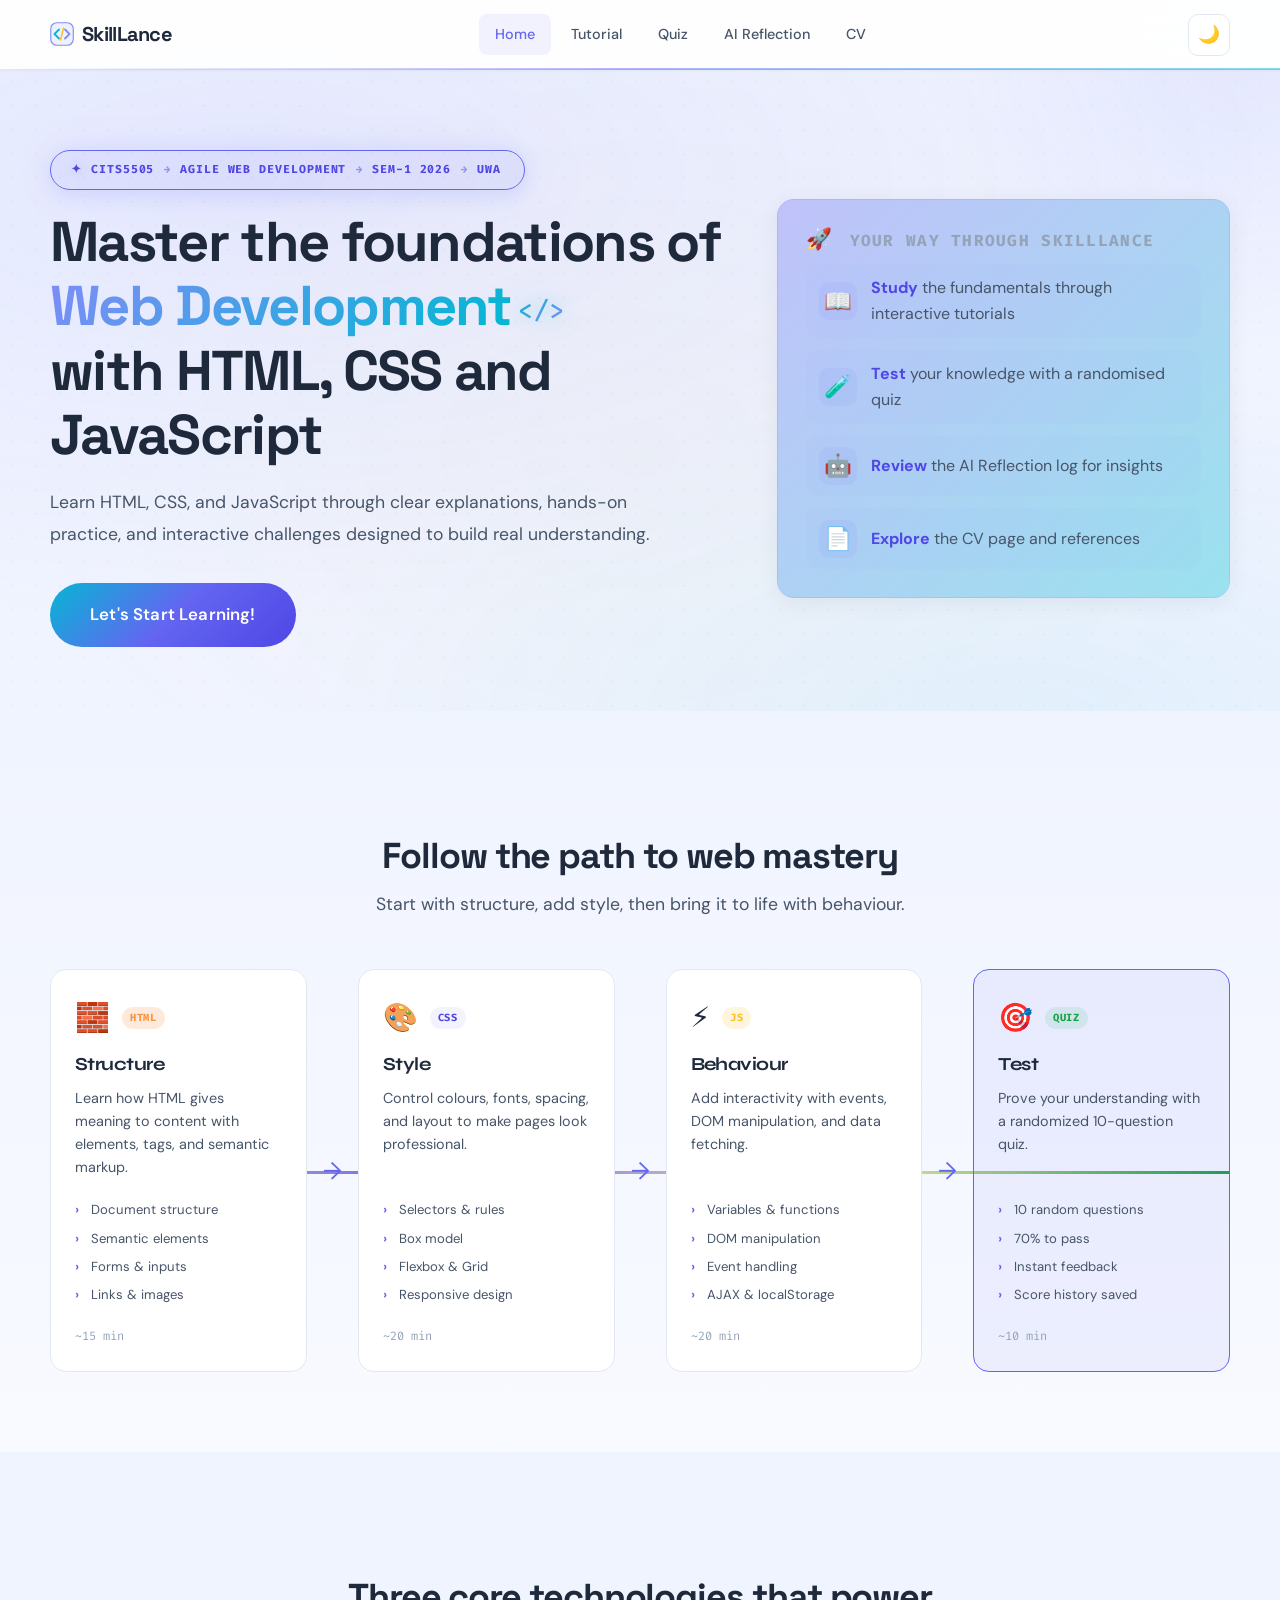
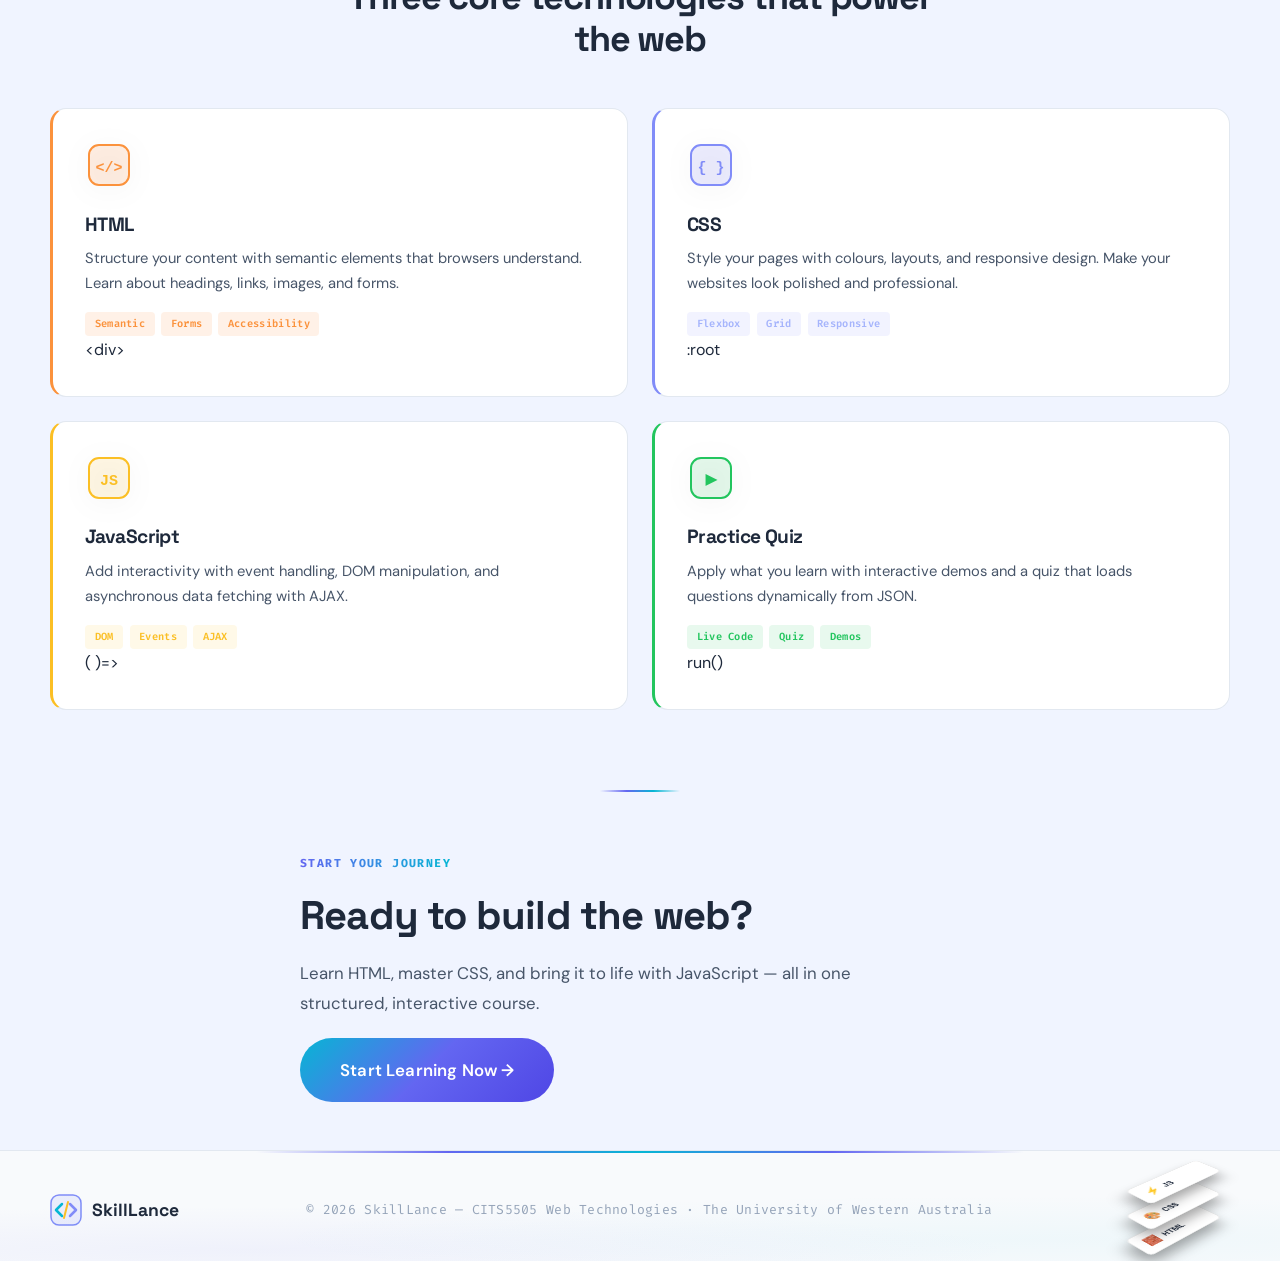
==== commit a616095e: "feat:updated ai reflection webpage" ====
--- a/index.html
+++ b/index.html
@@ -113,27 +113,14 @@
               </li>
             </ol>
           </div>
-          <div class="hero-card-particles" aria-hidden="true">
-            <span></span><span></span><span></span><span></span><span></span><span></span>
-          </div>
+
         </aside>
       </div>
     </section>
 
     <!-- Learning Path Section -->
     <section class="section learning-path-section">
-      <div class="floating-code-bg" aria-hidden="true">
-        <span class="float-code fc-1">&lt;div class="hero"&gt;</span>
-        <span class="float-code fc-2">color: #818cf8;</span>
-        <span class="float-code fc-3">const app = () =&gt; {}</span>
-        <span class="float-code fc-4">&lt;section id="main"&gt;</span>
-        <span class="float-code fc-5">display: flex;</span>
-        <span class="float-code fc-6">function init() {}</span>
-        <span class="float-code fc-7">&lt;/html&gt;</span>
-        <span class="float-code fc-8">margin: 0 auto;</span>
-        <span class="float-code fc-9">padding: 2rem;</span>
-        <span class="float-code fc-10">border-radius: 12px;</span>
-      </div>
+
       <div class="container">
         <div class="section-intro">
           <p class="eyebrow typing">Your Learning Journey</p>
@@ -220,14 +207,7 @@
 
     <!-- Features Section -->
     <section class="section features-section">
-      <div class="floating-code-bg" aria-hidden="true">
-        <span class="float-code fc-1">&lt;head&gt; &lt;body&gt;</span>
-        <span class="float-code fc-2">font-size: 1rem;</span>
-        <span class="float-code fc-3">addEventListener("click")</span>
-        <span class="float-code fc-4">&lt;footer&gt;&lt;/footer&gt;</span>
-        <span class="float-code fc-5">transform: rotate(45deg);</span>
-        <span class="float-code fc-6">document.querySelector()</span>
-      </div>
+
       <div class="container">
         <div class="section-intro">
           <p class="eyebrow typing">What You'll Learn</p>
--- a/assets/style.css
+++ b/assets/style.css
@@ -256,22 +256,16 @@
   padding: 0.5rem 1rem;
   border-radius: 8px;
   transition: all 0.3s cubic-bezier(0.34, 1.56, 0.64, 1);
-  transform-style: preserve-3d;
-  perspective: 600px;
 }
 
 .nav-links a:hover {
   color: var(--text);
   background: var(--surface-2);
-  transform: translateY(-2px) rotateX(5deg);
-  box-shadow: 0 4px 12px rgba(0, 0, 0, 0.1);
 }
 
 .nav-links a.active {
   color: var(--accent);
   background: var(--accent-bg);
-  transform: translateY(-1px);
-  box-shadow: 0 2px 8px rgba(129, 140, 248, 0.2);
 }
 
 .nav-actions {
@@ -598,14 +592,11 @@
   border: 1px solid var(--border);
   border-radius: 16px;
   padding: 1.75rem;
-  transition: all 0.35s cubic-bezier(0.34, 1.56, 0.64, 1);
-  transform-style: preserve-3d;
+  transition: border-color 0.25s ease;
 }
 
 .card:hover {
   border-color: var(--border-2);
-  box-shadow: var(--shadow);
-  transform: translateY(-2px);
 }
 
 .glass-card {
@@ -616,12 +607,11 @@
   border-radius: 16px;
   padding: 1.75rem;
   box-shadow: var(--shadow);
-  transition: all 0.35s cubic-bezier(0.34, 1.56, 0.64, 1);
+  transition: border-color 0.25s ease;
 }
 
 .glass-card:hover {
-  transform: translateY(-2px);
-  box-shadow: var(--shadow-lg);
+  border-color: var(--border-2);
 }
 
 /* Force hero card glass to be dark, never inherit gradient border colour */
@@ -819,15 +809,12 @@
   border-radius: 16px;
   text-decoration: none;
   color: var(--text);
-  transition: all 0.4s cubic-bezier(0.34, 1.56, 0.64, 1);
-  transform-style: preserve-3d;
+  transition: border-color 0.25s ease;
   position: relative;
 }
 
 .path-card-large:hover {
   border-color: var(--accent);
-  transform: translateY(-8px) rotateX(4deg) rotateY(-2deg);
-  box-shadow: 0 20px 50px rgba(0, 0, 0, 0.15), 0 0 30px var(--accent-bg);
 }
 
 .path-card-quiz-lg {
@@ -1053,15 +1040,12 @@
   color: var(--text);
   min-width: 140px;
   flex: 1;
-  transition: all 0.4s cubic-bezier(0.34, 1.56, 0.64, 1);
-  transform-style: preserve-3d;
+  transition: background 0.25s ease, border-color 0.25s ease;
 }
 
 .path-card:hover {
   border-color: var(--accent);
   background: var(--accent-bg);
-  transform: translateY(-6px) rotateX(5deg);
-  box-shadow: 0 16px 40px rgba(0, 0, 0, 0.12);
 }
 
 .path-card-quiz {
@@ -1415,38 +1399,7 @@
   opacity: 0.5;
 }
 
-/* ── Progress Bar ──────────────────────────────────────────────────────── */
-.toc-progress {
-  margin: 1rem 0 0.5rem;
-  padding-top: 0.75rem;
-  border-top: 1px solid var(--border);
-}
-
-.toc-progress-label {
-  display: flex;
-  justify-content: space-between;
-  font-size: 0.68rem;
-  font-family: 'Fira Code', monospace;
-  color: var(--text-3);
-  margin-bottom: 0.4rem;
-  text-transform: uppercase;
-  letter-spacing: 0.06em;
-}
-
-.toc-progress-track {
-  height: 4px;
-  background: var(--border);
-  border-radius: 999px;
-  overflow: hidden;
-}
-
-.toc-progress-fill {
-  height: 100%;
-  background: linear-gradient(90deg, var(--accent), #06b6d4);
-  border-radius: 999px;
-  width: 0%;
-  transition: width 0.3s ease;
-}
+
 
 /* ── Tutorial Main Content ─────────────────────────────────────────────── */
 .tutorial-main {
@@ -1596,14 +1549,11 @@
   background: var(--surface);
   border: 1px solid var(--border);
   border-radius: 12px;
-  transition: all 0.35s cubic-bezier(0.34, 1.56, 0.64, 1);
-  transform-style: preserve-3d;
+  transition: border-color 0.25s ease;
 }
 
 .info-card:hover {
   border-color: var(--accent);
-  transform: translateY(-4px) rotateX(3deg);
-  box-shadow: 0 12px 30px rgba(0, 0, 0, 0.1);
 }
 
 .card-tag {
@@ -3523,21 +3473,7 @@
   pointer-events: none;
 }
 
-.path-glow-html:hover {
-  box-shadow: 0 20px 50px rgba(249, 115, 22, 0.12), 0 0 30px rgba(249, 115, 22, 0.08);
-}
-
-.path-glow-css:hover {
-  box-shadow: 0 20px 50px rgba(99, 102, 241, 0.15), 0 0 30px rgba(99, 102, 241, 0.1);
-}
-
-.path-glow-js:hover {
-  box-shadow: 0 20px 50px rgba(251, 191, 36, 0.12), 0 0 30px rgba(251, 191, 36, 0.08);
-}
-
-.path-glow-quiz:hover {
-  box-shadow: 0 20px 50px rgba(34, 197, 94, 0.15), 0 0 30px rgba(34, 197, 94, 0.1);
-}
+
 
 /* ── Quiz Start Screen ─────────────────────────────────────────────────── */
 .quiz-start-screen {
@@ -4585,220 +4521,9 @@
   color: var(--accent-txt);
 }
 
-/* Hero card floating particles */
-.hero-card-particles {
-  position: absolute;
-  inset: 0;
-  z-index: 1;
-  pointer-events: none;
-  overflow: hidden;
-  border-radius: inherit;
-}
-
-.hero-card-particles span {
-  position: absolute;
-  width: 4px;
-  height: 4px;
-  background: var(--accent);
-  border-radius: 50%;
-  opacity: 0.3;
-  animation: hcParticle 6s ease-in-out infinite;
-}
-
-.hero-card-particles span:nth-child(1) {
-  top: 15%;
-  left: 10%;
-  animation-delay: 0s;
-  animation-duration: 5s;
-}
-
-.hero-card-particles span:nth-child(2) {
-  top: 60%;
-  left: 85%;
-  animation-delay: 1s;
-  animation-duration: 7s;
-}
-
-.hero-card-particles span:nth-child(3) {
-  top: 80%;
-  left: 25%;
-  animation-delay: 2s;
-  animation-duration: 6s;
-  width: 3px;
-  height: 3px;
-}
-
-.hero-card-particles span:nth-child(4) {
-  top: 20%;
-  left: 70%;
-  animation-delay: 0.5s;
-  animation-duration: 8s;
-  width: 5px;
-  height: 5px;
-}
-
-.hero-card-particles span:nth-child(5) {
-  top: 45%;
-  left: 50%;
-  animation-delay: 3s;
-  animation-duration: 5.5s;
-}
-
-.hero-card-particles span:nth-child(6) {
-  top: 75%;
-  left: 65%;
-  animation-delay: 1.5s;
-  animation-duration: 6.5s;
-  width: 3px;
-  height: 3px;
-}
-
-@keyframes hcParticle {
-
-  0%,
-  100% {
-    transform: translate(0, 0) scale(1);
-    opacity: 0.2;
-  }
-
-  25% {
-    transform: translate(10px, -15px) scale(1.5);
-    opacity: 0.5;
-  }
-
-  50% {
-    transform: translate(-8px, 8px) scale(0.8);
-    opacity: 0.3;
-  }
-
-  75% {
-    transform: translate(12px, 12px) scale(1.2);
-    opacity: 0.6;
-  }
-}
-
-/* ── 4. Floating Code Background ──────────────────────────────────────── */
-.floating-code-bg {
-  position: absolute;
-  inset: 0;
-  z-index: 0;
-  pointer-events: none;
-  overflow: hidden;
-}
-
-.float-code {
-  position: absolute;
-  font-family: 'Fira Code', monospace;
-  font-size: 0.7rem;
-  font-weight: 500;
-  color: var(--accent);
-  opacity: 0.06;
-  white-space: nowrap;
-  animation: floatCodeDrift 20s linear infinite;
-  text-shadow: 0 0 20px currentColor;
-}
-
-.float-code.fc-1 {
-  top: 8%;
-  left: 5%;
-  animation-duration: 22s;
-  animation-delay: 0s;
-}
-
-.float-code.fc-2 {
-  top: 20%;
-  right: 8%;
-  animation-duration: 18s;
-  animation-delay: 2s;
-  color: #06b6d4;
-}
-
-.float-code.fc-3 {
-  top: 40%;
-  left: 12%;
-  animation-duration: 25s;
-  animation-delay: 4s;
-  color: #fbbf24;
-}
-
-.float-code.fc-4 {
-  top: 55%;
-  right: 15%;
-  animation-duration: 20s;
-  animation-delay: 1s;
-}
-
-.float-code.fc-5 {
-  top: 70%;
-  left: 8%;
-  animation-duration: 23s;
-  animation-delay: 3s;
-  color: #22c55e;
-}
-
-.float-code.fc-6 {
-  top: 85%;
-  right: 5%;
-  animation-duration: 19s;
-  animation-delay: 5s;
-  color: #f87171;
-}
-
-.float-code.fc-7 {
-  top: 15%;
-  left: 60%;
-  animation-duration: 21s;
-  animation-delay: 6s;
-}
-
-.float-code.fc-8 {
-  top: 65%;
-  left: 50%;
-  animation-duration: 24s;
-  animation-delay: 7s;
-  color: #a78bfa;
-}
-
-.float-code.fc-9 {
-  top: 35%;
-  right: 30%;
-  animation-duration: 26s;
-  animation-delay: 2.5s;
-  color: #06b6d4;
-}
-
-.float-code.fc-10 {
-  top: 90%;
-  left: 35%;
-  animation-duration: 22s;
-  animation-delay: 4.5s;
-  color: #fbbf24;
-}
-
-@keyframes floatCodeDrift {
-  0% {
-    transform: translateY(0) translateX(0) rotate(0deg);
-    opacity: 0;
-  }
-
-  10% {
-    opacity: 0.08;
-  }
-
-  50% {
-    transform: translateY(-40px) translateX(30px) rotate(3deg);
-    opacity: 0.06;
-  }
-
-  90% {
-    opacity: 0.08;
-  }
-
-  100% {
-    transform: translateY(-80px) translateX(-20px) rotate(-2deg);
-    opacity: 0;
-  }
-}
+
+
+
 
 /* ── 5. Features Section Consistent BG ────────────────────────────────── */
 .features-section {
@@ -4820,32 +4545,7 @@
   background: var(--surface);
   border: 1px solid var(--border);
   border-radius: 16px;
-  transition: all 0.45s cubic-bezier(0.34, 1.56, 0.64, 1);
-  transform-style: preserve-3d;
-  perspective: 800px;
-}
-
-.feature-card-3d::before {
-  content: '';
-  position: absolute;
-  inset: -1px;
-  border-radius: 17px;
-  background: linear-gradient(135deg, transparent, rgba(129, 140, 248, 0.2), transparent);
-  background-size: 300% 300%;
-  animation: gradientBorder 5s ease infinite;
-  z-index: -1;
-  opacity: 0;
-  transition: opacity 0.4s;
-}
-
-.feature-card-3d:hover::before {
-  opacity: 1;
-}
-
-.feature-card-3d:hover {
-  transform: translateY(-8px) rotateX(4deg) rotateY(-2deg);
-  border-color: var(--accent);
-  box-shadow: 0 20px 50px rgba(0, 0, 0, 0.12), 0 0 30px var(--accent-bg);
+  transition: border-color 0.25s ease, box-shadow 0.25s ease;
 }
 
 .feature-card-3d h3 {
@@ -4864,39 +4564,17 @@
 
 .fc-icon-wrap {
   margin-bottom: 1rem;
-  animation: iconFloat 4s ease-in-out infinite;
 }
 
 .fc-icon-wrap svg {
   filter: drop-shadow(0 4px 12px rgba(0, 0, 0, 0.1));
-  transition: all 0.35s cubic-bezier(0.34, 1.56, 0.64, 1);
-}
-
-.feature-card-3d:hover .fc-icon-wrap svg {
-  transform: scale(1.15) rotateY(15deg);
-  filter: drop-shadow(0 8px 20px rgba(129, 140, 248, 0.25));
-}
-
-/* Color-coded borders on hover */
-.fc-html:hover {
-  border-color: #fb923c;
-  box-shadow: 0 20px 50px rgba(249, 115, 22, 0.1), 0 0 30px rgba(249, 115, 22, 0.08);
-}
-
-.fc-css:hover {
-  border-color: #818cf8;
-  box-shadow: 0 20px 50px rgba(129, 140, 248, 0.12), 0 0 30px rgba(129, 140, 248, 0.1);
-}
-
-.fc-js:hover {
-  border-color: #fbbf24;
-  box-shadow: 0 20px 50px rgba(251, 191, 36, 0.1), 0 0 30px rgba(251, 191, 36, 0.08);
-}
-
-.fc-practice:hover {
-  border-color: #22c55e;
-  box-shadow: 0 20px 50px rgba(34, 197, 94, 0.1), 0 0 30px rgba(34, 197, 94, 0.08);
-}
+}
+
+/* Color-coded left border accent — static */
+.fc-html { border-left: 3px solid #fb923c; }
+.fc-css  { border-left: 3px solid #818cf8; }
+.fc-js   { border-left: 3px solid #fbbf24; }
+.fc-practice { border-left: 3px solid #22c55e; }
 
 .fc-tags {
   display: flex;
@@ -4936,37 +4614,9 @@
   color: #22c55e;
 }
 
-.feature-card-3d:hover .fc-tags span {
-  transform: translateY(-2px);
-  box-shadow: 0 2px 8px rgba(0, 0, 0, 0.08);
-}
-
-/* Floating object in feature cards — subtle watermark */
-.fc-float-obj {
-  position: absolute;
-  bottom: 12px;
-  right: 16px;
-  font-family: 'Fira Code', monospace;
-  font-size: 0.85rem;
-  font-weight: 700;
-  opacity: 0.07;
-  color: var(--text);
-  animation: fcObjFloat 5s ease-in-out infinite;
-  pointer-events: none;
-  letter-spacing: 0.02em;
-}
-
-@keyframes fcObjFloat {
-
-  0%,
-  100% {
-    transform: translate(0, 0) rotate(0deg);
-  }
-
-  50% {
-    transform: translate(-5px, -8px) rotate(5deg);
-  }
-}
+
+
+
 
 /* ── 6. Footer Enhanced ───────────────────────────────────────────────── */
 .footer-wave-bg {
@@ -5480,38 +5130,7 @@
   filter: drop-shadow(0 0 24px rgba(129, 140, 248, 0.8));
 }
 
-/* ── Feature cards: top accent line on hover ─────────────────────────────── */
-.feature-card-3d::after {
-  content: '';
-  position: absolute;
-  top: 0;
-  left: 0;
-  right: 0;
-  height: 2px;
-  border-radius: 16px 16px 0 0;
-  opacity: 0;
-  transition: opacity 0.4s;
-}
-
-.fc-html::after {
-  background: linear-gradient(90deg, #fb923c, #fbbf24);
-}
-
-.fc-css::after {
-  background: linear-gradient(90deg, #818cf8, #06b6d4);
-}
-
-.fc-js::after {
-  background: linear-gradient(90deg, #fbbf24, #22c55e);
-}
-
-.fc-practice::after {
-  background: linear-gradient(90deg, #22c55e, #06b6d4);
-}
-
-.feature-card-3d:hover::after {
-  opacity: 1;
-}
+
 
 /* ── Responsive fixes ────────────────────────────────────────────────────── */
 @media (max-width: 900px) {
@@ -5724,88 +5343,7 @@
   transform: translateY(-8px) rotateX(5deg) scale(1.02);
 }
 
-/* ── 2. Sidebar Creative Floating Media ────────────────────────────────── */
-.sidebar-creative-float {
-  height: 120px;
-  display: flex;
-  align-items: center;
-  justify-content: center;
-  perspective: 600px;
-}
-
-.scf-cube {
-  width: 60px;
-  height: 60px;
-  position: relative;
-  transform-style: preserve-3d;
-  animation: scfRotate 12s infinite linear;
-}
-
-.scf-cube .face {
-  position: absolute;
-  width: 60px;
-  height: 60px;
-  display: flex;
-  align-items: center;
-  justify-content: center;
-  background: rgba(30, 41, 59, 0.4);
-  border: 2px solid var(--accent);
-  font-family: 'Fira Code', monospace;
-  font-weight: 700;
-  font-size: 1.2rem;
-  color: var(--accent-txt);
-  box-shadow: inset 0 0 15px rgba(129, 140, 248, 0.2);
-  backdrop-filter: blur(4px);
-}
-
-.scf-cube .front {
-  transform: translateZ(30px);
-  color: #fb923c;
-  border-color: rgba(249, 115, 22, 0.4);
-}
-
-.scf-cube .back {
-  transform: rotateY(180deg) translateZ(30px);
-  color: #fbbf24;
-  border-color: rgba(251, 191, 36, 0.4);
-}
-
-.scf-cube .right {
-  transform: rotateY(90deg) translateZ(30px);
-  color: #818cf8;
-  border-color: rgba(129, 140, 248, 0.4);
-}
-
-.scf-cube .left {
-  transform: rotateY(-90deg) translateZ(30px);
-  color: #22c55e;
-  border-color: rgba(34, 197, 94, 0.4);
-}
-
-.scf-cube .top {
-  transform: rotateX(90deg) translateZ(30px);
-  background: rgba(129, 140, 248, 0.15);
-}
-
-.scf-cube .bottom {
-  transform: rotateX(-90deg) translateZ(30px);
-  background: rgba(129, 140, 248, 0.15);
-}
-
-@keyframes scfRotate {
-  from {
-    transform: rotateX(-20deg) rotateY(0) rotateZ(0);
-  }
-
-  to {
-    transform: rotateX(-20deg) rotateY(360deg) rotateZ(360deg);
-  }
-}
-
-.bottom-float {
-  height: 100px;
-  margin-top: auto;
-}
+
 
 
 
@@ -7014,4 +6552,42 @@
   .footer-stack-mini {
     display: none;
   }
+}
+
+/* ── Reflection Page ──────────────────────────────────────────────────────── */
+
+/* Hero illustration — transparent PNG, no background */
+.reflection-hero-img {
+  width: 100%;
+  max-width: 480px;
+  height: auto;
+  display: block;
+}
+
+/* Prompt cards grid — container-aligned, proper column gap */
+.reflection-grid-wrap {
+  padding: 0;
+  margin-top: 2rem;
+}
+
+.reflection-grid-wrap .features-grid-3d {
+  grid-template-columns: 1fr 1fr;
+  column-gap: 2rem;
+  row-gap: 1.5rem;
+  max-width: 100%;
+}
+
+/* Reset any border-radius overrides — keep normal card styling */
+.reflection-grid-wrap .features-grid-3d > article {
+  border-radius: 16px;
+}
+
+@media (max-width: 768px) {
+  .reflection-grid-wrap .features-grid-3d {
+    grid-template-columns: 1fr;
+  }
+  .reflection-hero-img {
+    max-width: 300px;
+    margin: 0 auto;
+  }
 }
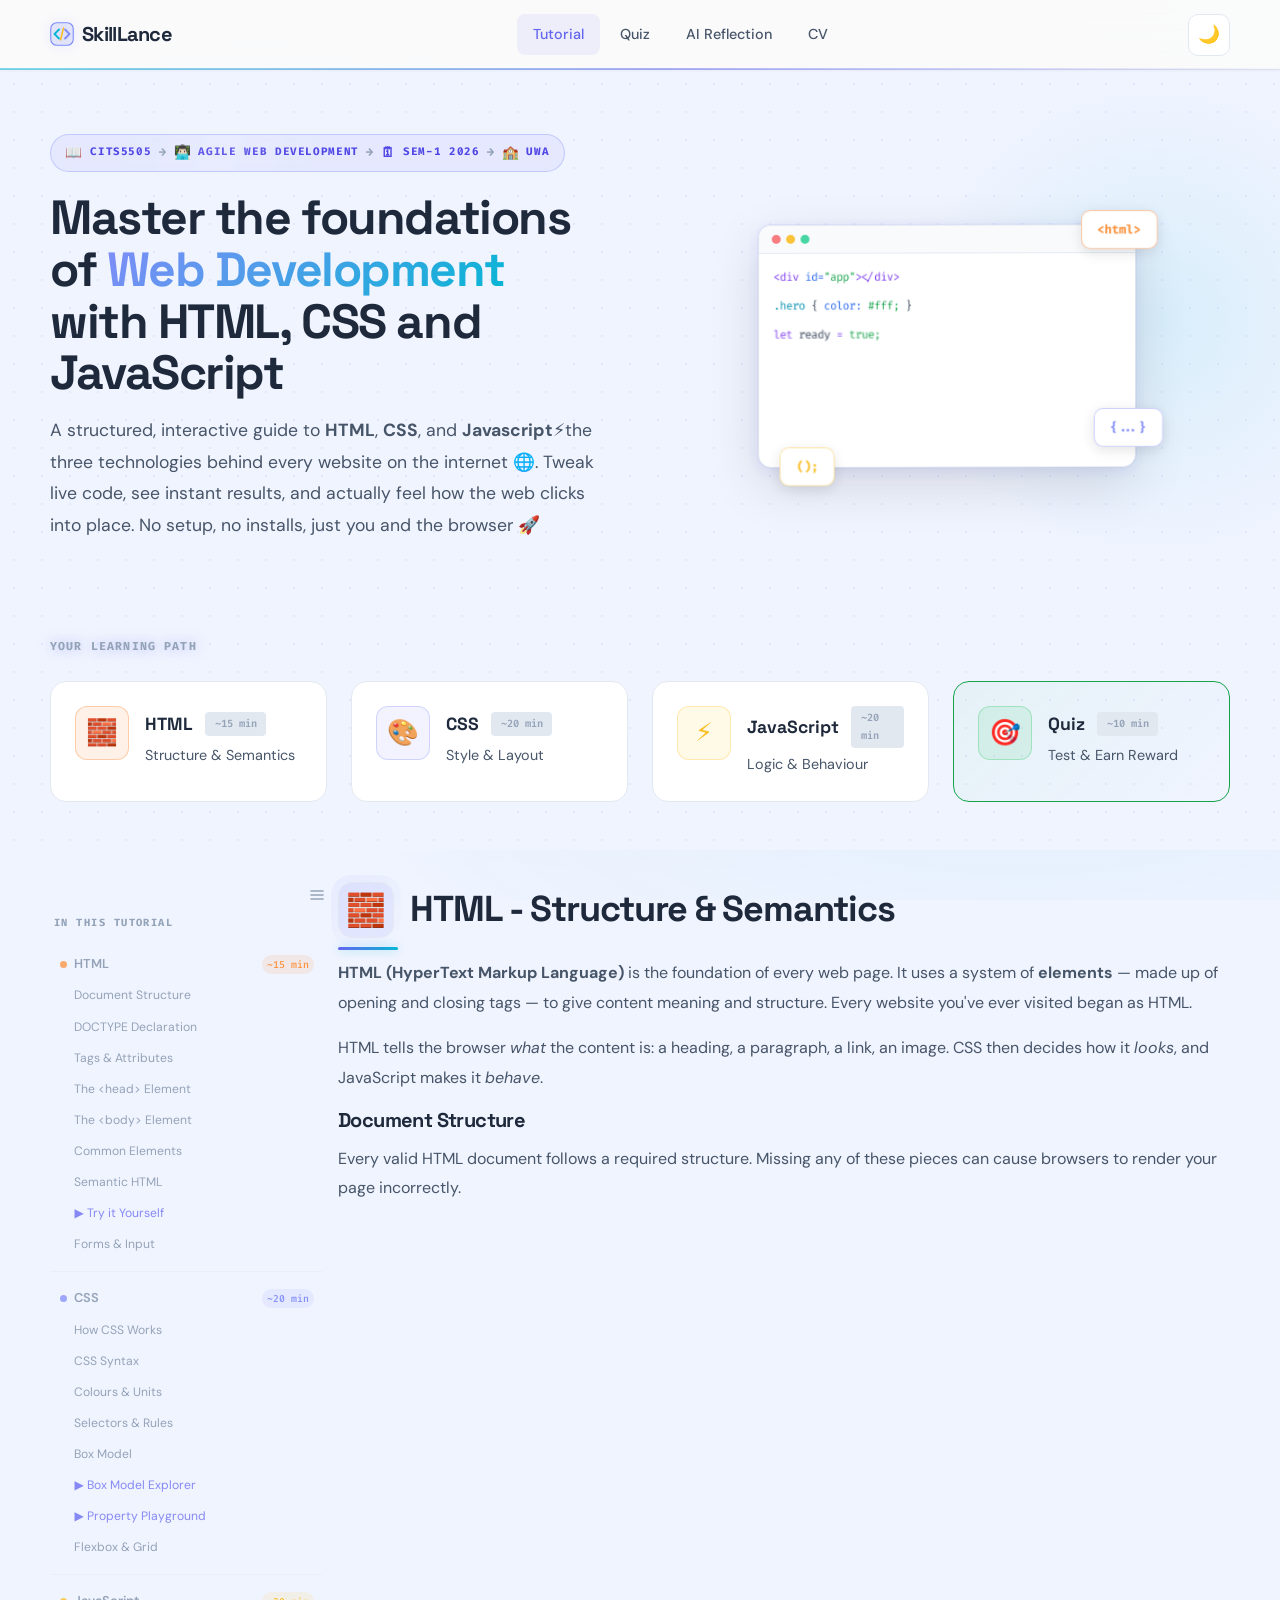
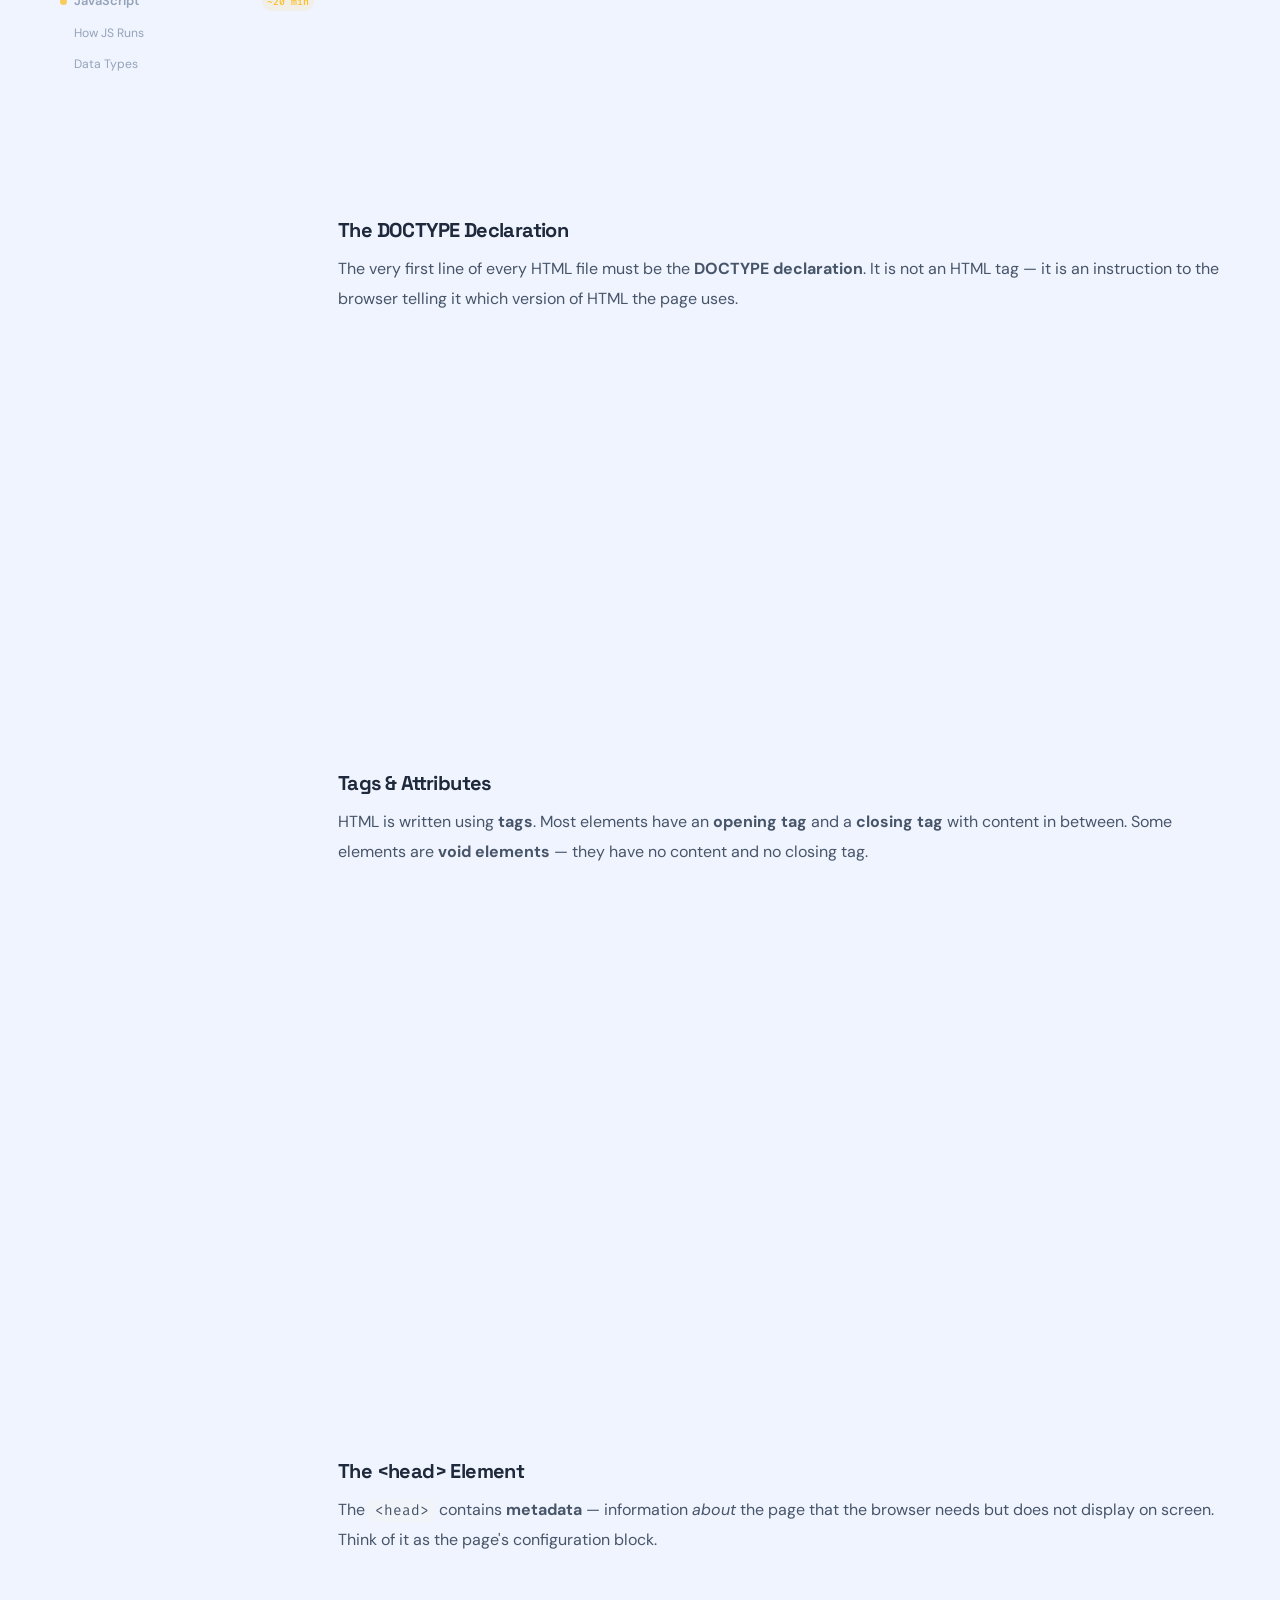
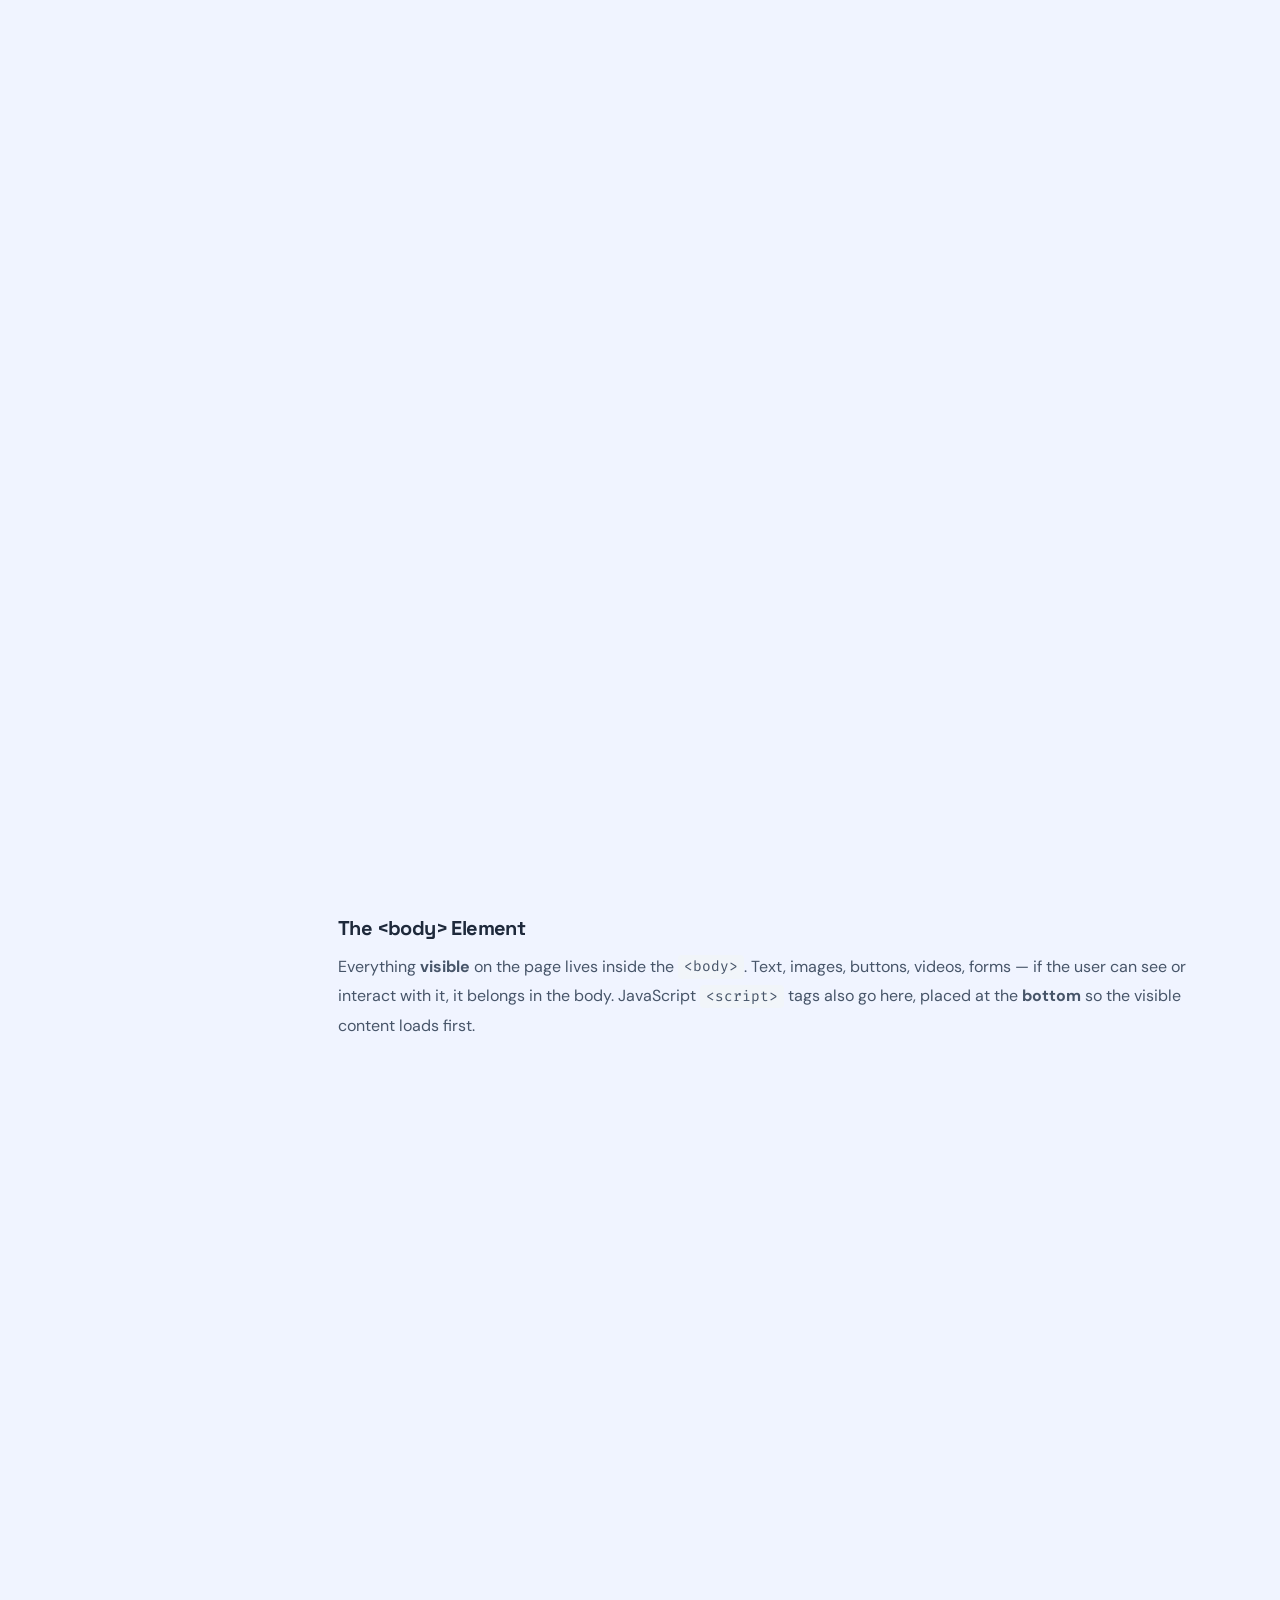
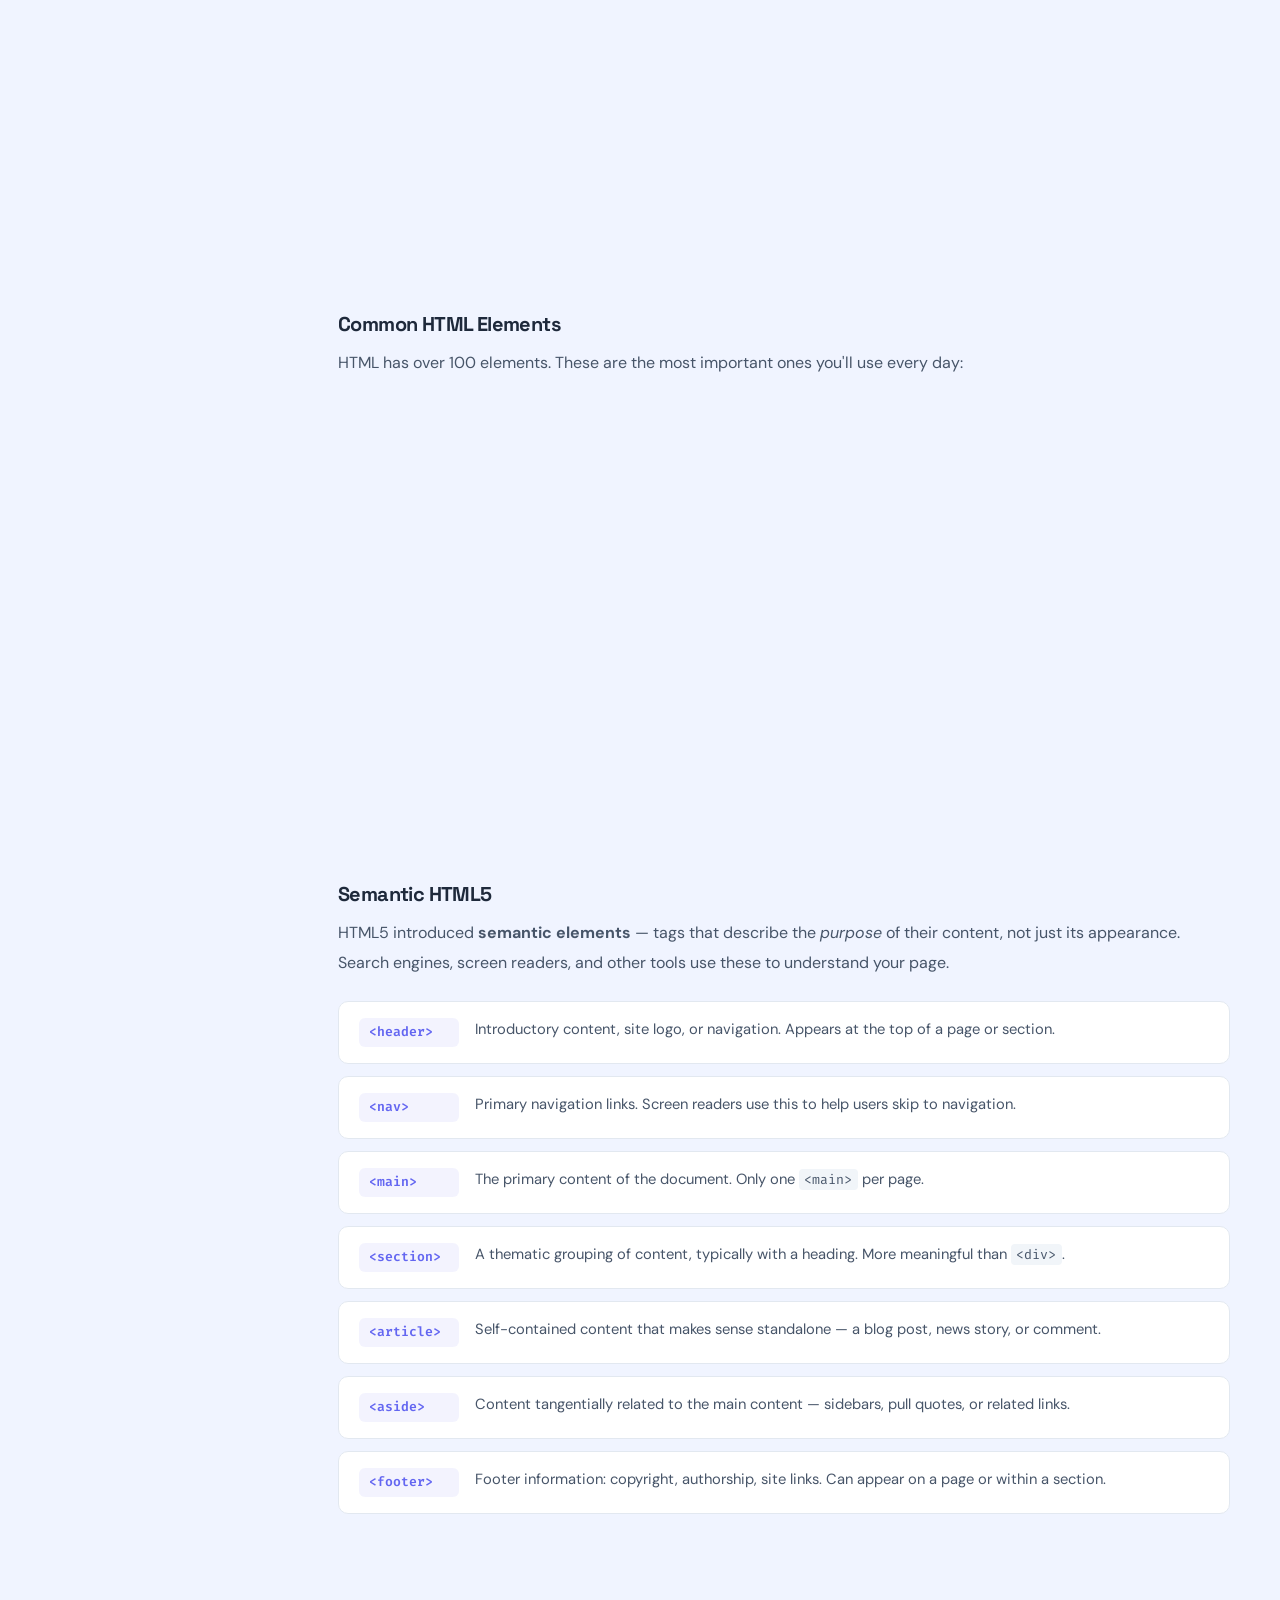
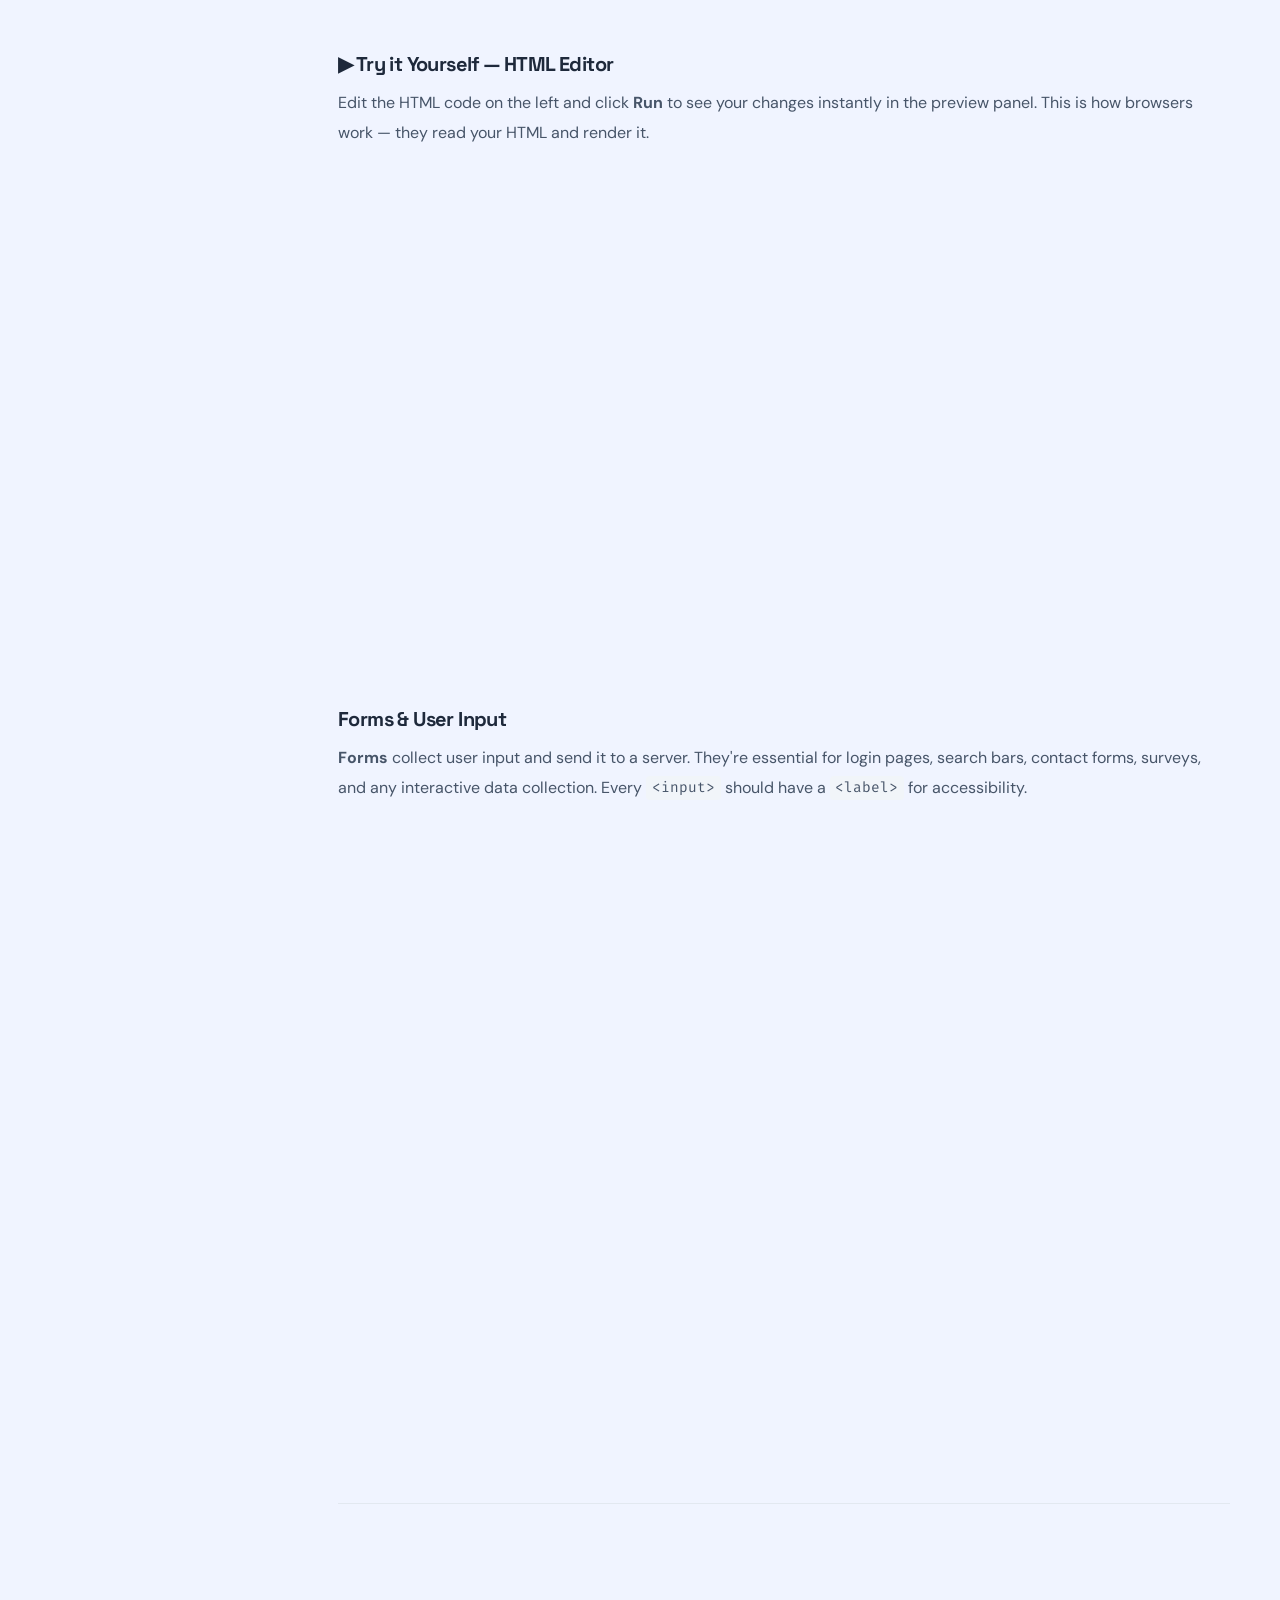
==== commit c0f1fb01: "feat: updated the complete website structure and animations" ====
--- a/index.html
+++ b/index.html
@@ -1,326 +1,11 @@
 <!DOCTYPE html>
-<html lang="en" data-theme="dark">
-
+<html lang="en">
 <head>
-  <meta charset="UTF-8" />
-  <meta name="viewport" content="width=device-width, initial-scale=1.0" />
-  <meta name="description"
-    content="SkillLance — Learn HTML, CSS, and JavaScript through interactive tutorials, quizzes, and hands-on practice." />
-  <title>SkillLance - Home</title>
-  <link rel="preconnect" href="https://fonts.googleapis.com" />
-  <link rel="preconnect" href="https://fonts.gstatic.com" crossorigin />
-  <link
-    href="https://fonts.googleapis.com/css2?family=Syne:wght@500;600;700;800&family=DM+Sans:ital,opsz,wght@0,9..40,400;0,9..40,500;0,9..40,600;1,9..40,400&family=Fira+Code:wght@400;500&display=swap"
-    rel="stylesheet" />
-  <link
-    href="https://fonts.googleapis.com/css2?family=Space+Grotesk:wght@400;500;700&family=IBM+Plex+Sans:wght@400;500;600;700&family=IBM+Plex+Mono:wght@400;500&display=swap"
-    rel="stylesheet">
-  <link rel="stylesheet" href="./assets/style.css" />
-  <script defer src="./assets/main.js"></script>
+  <meta charset="UTF-8">
+  <meta http-equiv="refresh" content="0; url=./tutorial.html">
+  <title>SkillLance</title>
 </head>
-
 <body>
-  <a class="skip-link" href="#main-content">Skip to content</a>
-
-  <!-- Navigation -->
-  <nav class="site-nav">
-    <div class="container nav-inner">
-      <a href="./index.html" class="nav-logo">
-        <svg class="logo-icon-nav" width="24" height="24" viewBox="0 0 32 32" fill="none">
-          <rect x="1" y="1" width="30" height="30" rx="8" fill="url(#lbg)" opacity="0.12" />
-          <rect x="1" y="1" width="30" height="30" rx="8" stroke="url(#lbg)" stroke-width="1.5" />
-          <path d="M12 10L6 16L12 22" stroke="#06b6d4" stroke-width="2.5" stroke-linecap="round"
-            stroke-linejoin="round" />
-          <path d="M20 10L26 16L20 22" stroke="#818cf8" stroke-width="2.5" stroke-linecap="round"
-            stroke-linejoin="round" />
-          <path d="M18 8L14 24" stroke="#fbbf24" stroke-width="2" stroke-linecap="round" />
-          <defs>
-            <linearGradient id="lbg" x1="0" y1="0" x2="32" y2="32">
-              <stop stop-color="#818cf8" />
-              <stop offset="1" stop-color="#06b6d4" />
-            </linearGradient>
-          </defs>
-        </svg>
-        SkillLance
-      </a>
-      <div class="nav-links">
-        <a href="./index.html" class="active">Home</a>
-        <a href="./tutorial.html">Tutorial</a>
-        <a href="./quiz.html">Quiz</a>
-        <a href="./reflection.html">AI Reflection</a>
-        <a href="./cv.html">CV</a>
-      </div>
-      <div class="nav-actions">
-        <button class="theme-btn" data-theme-toggle aria-label="Toggle theme">🌙</button>
-        <button class="nav-toggle" aria-label="Toggle menu" aria-expanded="false">
-          <span></span><span></span><span></span>
-        </button>
-      </div>
-    </div>
-  </nav>
-
-  <!-- Main Content -->
-  <main id="main-content">
-    <!-- Hero Section -->
-    <section class="hero">
-      <div class="dot-pattern"></div>
-      <div class="container hero-grid">
-        <div>
-          <div class="eyebrow-pill-3d">
-            <span class="pill-icon-3d">✦</span>
-            <span class="pill-word" style="--i:0">CITS5505</span>
-            <span class="pill-sep">→</span>
-            <span class="pill-word" style="--i:1">Agile Web Development</span>
-            <span class="pill-sep">→</span>
-            <span class="pill-word" style="--i:2">SEM-1 2026</span>
-            <span class="pill-sep">→</span>
-            <span class="pill-word" style="--i:3">UWA</span>
-            <span class="pill-shimmer" aria-hidden="true"></span>
-          </div>
-          <h1 class="hero-title-3d">
-            Master the foundations of
-            <em>Web Development</em><span class="hero-code-cursor" aria-hidden="true">&lt;/&gt;</span>
-            <br>with HTML, CSS and JavaScript
-          </h1>
-          <p class="lead">
-            Learn HTML, CSS, and JavaScript through clear explanations, hands-on practice, and interactive challenges
-            designed to build real understanding.
-          </p>
-          <div class="hero-actions">
-            <a href="tutorial.html" class="btn btn-primary btn-lg">Let's Start Learning!</a>
-          </div>
-        </div>
-
-        <aside class="hero-card glass-card" id="hero-how-card">
-          <div class="hero-card-inner">
-            <h2><span class="hc-icon">🚀</span> Your Way Through SkillLance</h2>
-            <ol>
-              <li>
-                <span class="step-emoji">📖</span>
-                <div><strong>Study</strong> the fundamentals through interactive tutorials</div>
-              </li>
-              <li>
-                <span class="step-emoji">🧪</span>
-                <div><strong>Test</strong> your knowledge with a randomised quiz</div>
-              </li>
-              <li>
-                <span class="step-emoji">🤖</span>
-                <div><strong>Review</strong> the AI Reflection log for insights</div>
-              </li>
-              <li>
-                <span class="step-emoji">📄</span>
-                <div><strong>Explore</strong> the CV page and references</div>
-              </li>
-            </ol>
-          </div>
-
-        </aside>
-      </div>
-    </section>
-
-    <!-- Learning Path Section -->
-    <section class="section learning-path-section">
-
-      <div class="container">
-        <div class="section-intro">
-          <p class="eyebrow typing">Your Learning Journey</p>
-          <h2>Follow the path to web mastery</h2>
-          <p class="lead">Start with structure, add style, then bring it to life with behaviour.</p>
-        </div>
-
-        <div class="journey-timeline">
-          <div class="timeline-line" aria-hidden="true"></div>
-          <div class="learning-path-full">
-            <a href="tutorial.html#html" class="path-card-large path-glow-html">
-              <div class="path-card-header">
-                <span class="path-icon-lg">🧱</span>
-                <span class="path-chip path-chip-html">HTML</span>
-              </div>
-              <h3>Structure</h3>
-              <p>Learn how HTML gives meaning to content with elements, tags, and semantic markup.</p>
-              <ul class="path-topics">
-                <li>Document structure</li>
-                <li>Semantic elements</li>
-                <li>Forms &amp; inputs</li>
-                <li>Links &amp; images</li>
-              </ul>
-              <span class="path-time-lg">~15 min</span>
-            </a>
-
-            <div class="path-connector"><span class="path-arrow-lg">→</span></div>
-
-            <a href="tutorial.html#css" class="path-card-large path-glow-css">
-              <div class="path-card-header">
-                <span class="path-icon-lg">🎨</span>
-                <span class="path-chip path-chip-css">CSS</span>
-              </div>
-              <h3>Style</h3>
-              <p>Control colours, fonts, spacing, and layout to make pages look professional.</p>
-              <ul class="path-topics">
-                <li>Selectors &amp; rules</li>
-                <li>Box model</li>
-                <li>Flexbox &amp; Grid</li>
-                <li>Responsive design</li>
-              </ul>
-              <span class="path-time-lg">~20 min</span>
-            </a>
-
-            <div class="path-connector"><span class="path-arrow-lg">→</span></div>
-
-            <a href="tutorial.html#js" class="path-card-large path-glow-js">
-              <div class="path-card-header">
-                <span class="path-icon-lg">⚡</span>
-                <span class="path-chip path-chip-js">JS</span>
-              </div>
-              <h3>Behaviour</h3>
-              <p>Add interactivity with events, DOM manipulation, and data fetching.</p>
-              <ul class="path-topics">
-                <li>Variables &amp; functions</li>
-                <li>DOM manipulation</li>
-                <li>Event handling</li>
-                <li>AJAX &amp; localStorage</li>
-              </ul>
-              <span class="path-time-lg">~20 min</span>
-            </a>
-
-            <div class="path-connector"><span class="path-arrow-lg">→</span></div>
-
-            <a href="quiz.html" class="path-card-large path-card-quiz-lg path-glow-quiz">
-              <div class="path-card-header">
-                <span class="path-icon-lg">🎯</span>
-                <span class="path-chip path-chip-quiz">Quiz</span>
-              </div>
-              <h3>Test</h3>
-              <p>Prove your understanding with a randomized 10-question quiz.</p>
-              <ul class="path-topics">
-                <li>10 random questions</li>
-                <li>70% to pass</li>
-                <li>Instant feedback</li>
-                <li>Score history saved</li>
-              </ul>
-              <span class="path-time-lg">~10 min</span>
-            </a>
-          </div>
-        </div>
-      </div>
-    </section>
-
-    <!-- Features Section -->
-    <section class="section features-section">
-
-      <div class="container">
-        <div class="section-intro">
-          <p class="eyebrow typing">What You'll Learn</p>
-          <h2>Three core technologies that power the web</h2>
-        </div>
-
-        <div class="features-grid-3d">
-          <a href="tutorial.html#html" class="feature-card-3d fc-html" style="text-decoration:none; color:inherit;">
-            <div class="fc-icon-wrap">
-              <svg viewBox="0 0 48 48" width="48" height="48">
-                <rect x="4" y="4" width="40" height="40" rx="10" fill="rgba(249,115,22,0.12)" stroke="#fb923c"
-                  stroke-width="2" /><text x="24" y="31" text-anchor="middle" fill="#fb923c" font-size="15"
-                  font-weight="bold" font-family="monospace">&lt;/&gt;</text>
-              </svg>
-            </div>
-            <h3>HTML</h3>
-            <p>Structure your content with semantic elements that browsers understand. Learn about headings, links,
-              images, and forms.</p>
-            <div class="fc-tags"><span>Semantic</span><span>Forms</span><span>Accessibility</span></div>
-            <div class="fc-float-obj" aria-hidden="true">&lt;div&gt;</div>
-          </a>
-          <a href="tutorial.html#css" class="feature-card-3d fc-css" style="text-decoration:none; color:inherit;">
-            <div class="fc-icon-wrap">
-              <svg viewBox="0 0 48 48" width="48" height="48">
-                <rect x="4" y="4" width="40" height="40" rx="10" fill="rgba(99,102,241,0.12)" stroke="#818cf8"
-                  stroke-width="2" /><text x="24" y="31" text-anchor="middle" fill="#818cf8" font-size="15"
-                  font-weight="bold" font-family="monospace">{ }</text>
-              </svg>
-            </div>
-            <h3>CSS</h3>
-            <p>Style your pages with colours, layouts, and responsive design. Make your websites look polished and
-              professional.</p>
-            <div class="fc-tags"><span>Flexbox</span><span>Grid</span><span>Responsive</span></div>
-            <div class="fc-float-obj" aria-hidden="true">:root</div>
-          </a>
-          <a href="tutorial.html#js" class="feature-card-3d fc-js" style="text-decoration:none; color:inherit;">
-            <div class="fc-icon-wrap">
-              <svg viewBox="0 0 48 48" width="48" height="48">
-                <rect x="4" y="4" width="40" height="40" rx="10" fill="rgba(251,191,36,0.12)" stroke="#fbbf24"
-                  stroke-width="2" /><text x="24" y="31" text-anchor="middle" fill="#fbbf24" font-size="15"
-                  font-weight="bold" font-family="monospace">JS</text>
-              </svg>
-            </div>
-            <h3>JavaScript</h3>
-            <p>Add interactivity with event handling, DOM manipulation, and asynchronous data fetching with AJAX.</p>
-            <div class="fc-tags"><span>DOM</span><span>Events</span><span>AJAX</span></div>
-            <div class="fc-float-obj" aria-hidden="true">( )=&gt;</div>
-          </a>
-          <a href="quiz.html" class="feature-card-3d fc-practice" style="text-decoration:none; color:inherit;">
-            <div class="fc-icon-wrap">
-              <svg viewBox="0 0 48 48" width="48" height="48">
-                <rect x="4" y="4" width="40" height="40" rx="10" fill="rgba(34,197,94,0.12)" stroke="#22c55e"
-                  stroke-width="2" /><text x="24" y="31" text-anchor="middle" fill="#22c55e" font-size="18"
-                  font-weight="bold" font-family="monospace">▶</text>
-              </svg>
-            </div>
-            <h3>Practice Quiz</h3>
-            <p>Apply what you learn with interactive demos and a quiz that loads questions dynamically from JSON.</p>
-            <div class="fc-tags"><span>Live Code</span><span>Quiz</span><span>Demos</span></div>
-            <div class="fc-float-obj" aria-hidden="true">run()</div>
-          </a>
-        </div>
-      </div>
-    </section>
-
-    <!-- Pre-Footer CTA -->
-    <section class="pre-footer-cta-section">
-      <div class="container pre-footer-content">
-        <p class="eyebrow">Start Your Journey</p>
-        <h2>Ready to build the web?</h2>
-        <p class="lead">Learn HTML, master CSS, and bring it to life with JavaScript — all in one structured, interactive course.</p>
-        <a href="tutorial.html" class="btn btn-primary btn-lg">Start Learning Now →</a>
-      </div>
-    </section>
-  </main>
-
-  <!-- Footer -->
-  <footer class="site-footer">
-    <div class="footer-glow"></div>
-    <div class="footer-wave-bg" aria-hidden="true"></div>
-    <div class="container footer-inner">
-      <div class="footer-brand">
-        <a href="./index.html" class="footer-logo">
-          <svg class="logo-icon" width="32" height="32" viewBox="0 0 32 32" fill="none">
-            <rect x="1" y="1" width="30" height="30" rx="8" fill="url(#flbg)" opacity="0.12" />
-            <rect x="1" y="1" width="30" height="30" rx="8" stroke="url(#flbg)" stroke-width="1.5" />
-            <path d="M12 10L6 16L12 22" stroke="#06b6d4" stroke-width="2.5" stroke-linecap="round"
-              stroke-linejoin="round" />
-            <path d="M20 10L26 16L20 22" stroke="#818cf8" stroke-width="2.5" stroke-linecap="round"
-              stroke-linejoin="round" />
-            <path d="M18 8L14 24" stroke="#fbbf24" stroke-width="2" stroke-linecap="round" />
-            <defs>
-              <linearGradient id="flbg" x1="0" y1="0" x2="32" y2="32">
-                <stop stop-color="#818cf8" />
-                <stop offset="1" stop-color="#06b6d4" />
-              </linearGradient>
-            </defs>
-          </svg>
-          <span>SkillLance</span>
-        </a>
-      </div>
-      <div class="footer-copy">
-        <p>&copy; 2026 SkillLance &mdash; CITS5505 Web Technologies &middot; The University of Western Australia</p>
-      </div>
-      <div class="footer-stack-mini" aria-hidden="true">
-        <div class="stack-3d stack-footer">
-          <div class="stack-layer layer-js"><span class="layer-icon">⚡</span> JS</div>
-          <div class="stack-layer layer-css"><span class="layer-icon">🎨</span> CSS</div>
-          <div class="stack-layer layer-html"><span class="layer-icon">🧱</span> HTML</div>
-        </div>
-      </div>
-    </div>
-  </footer>
+  <p>Redirecting to <a href="./tutorial.html">SkillLance</a>…</p>
 </body>
-
-</html>+</html>
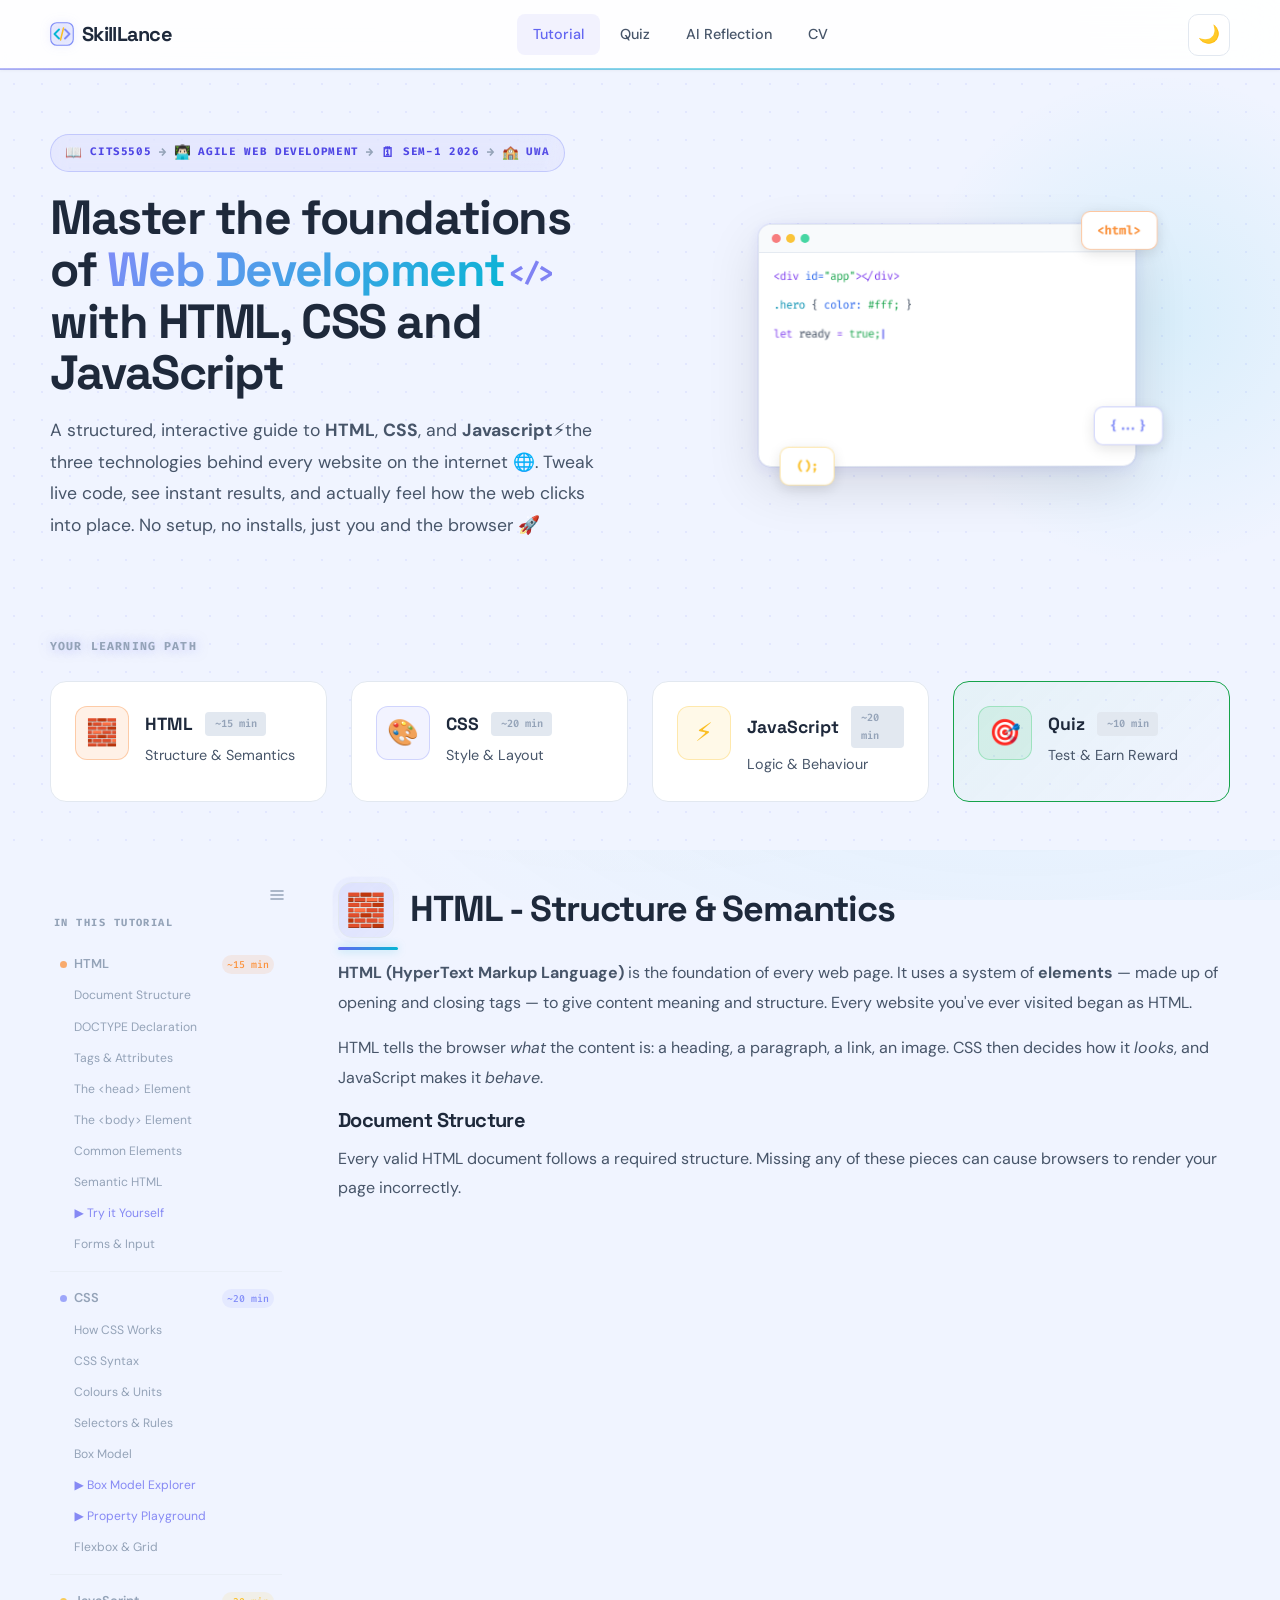
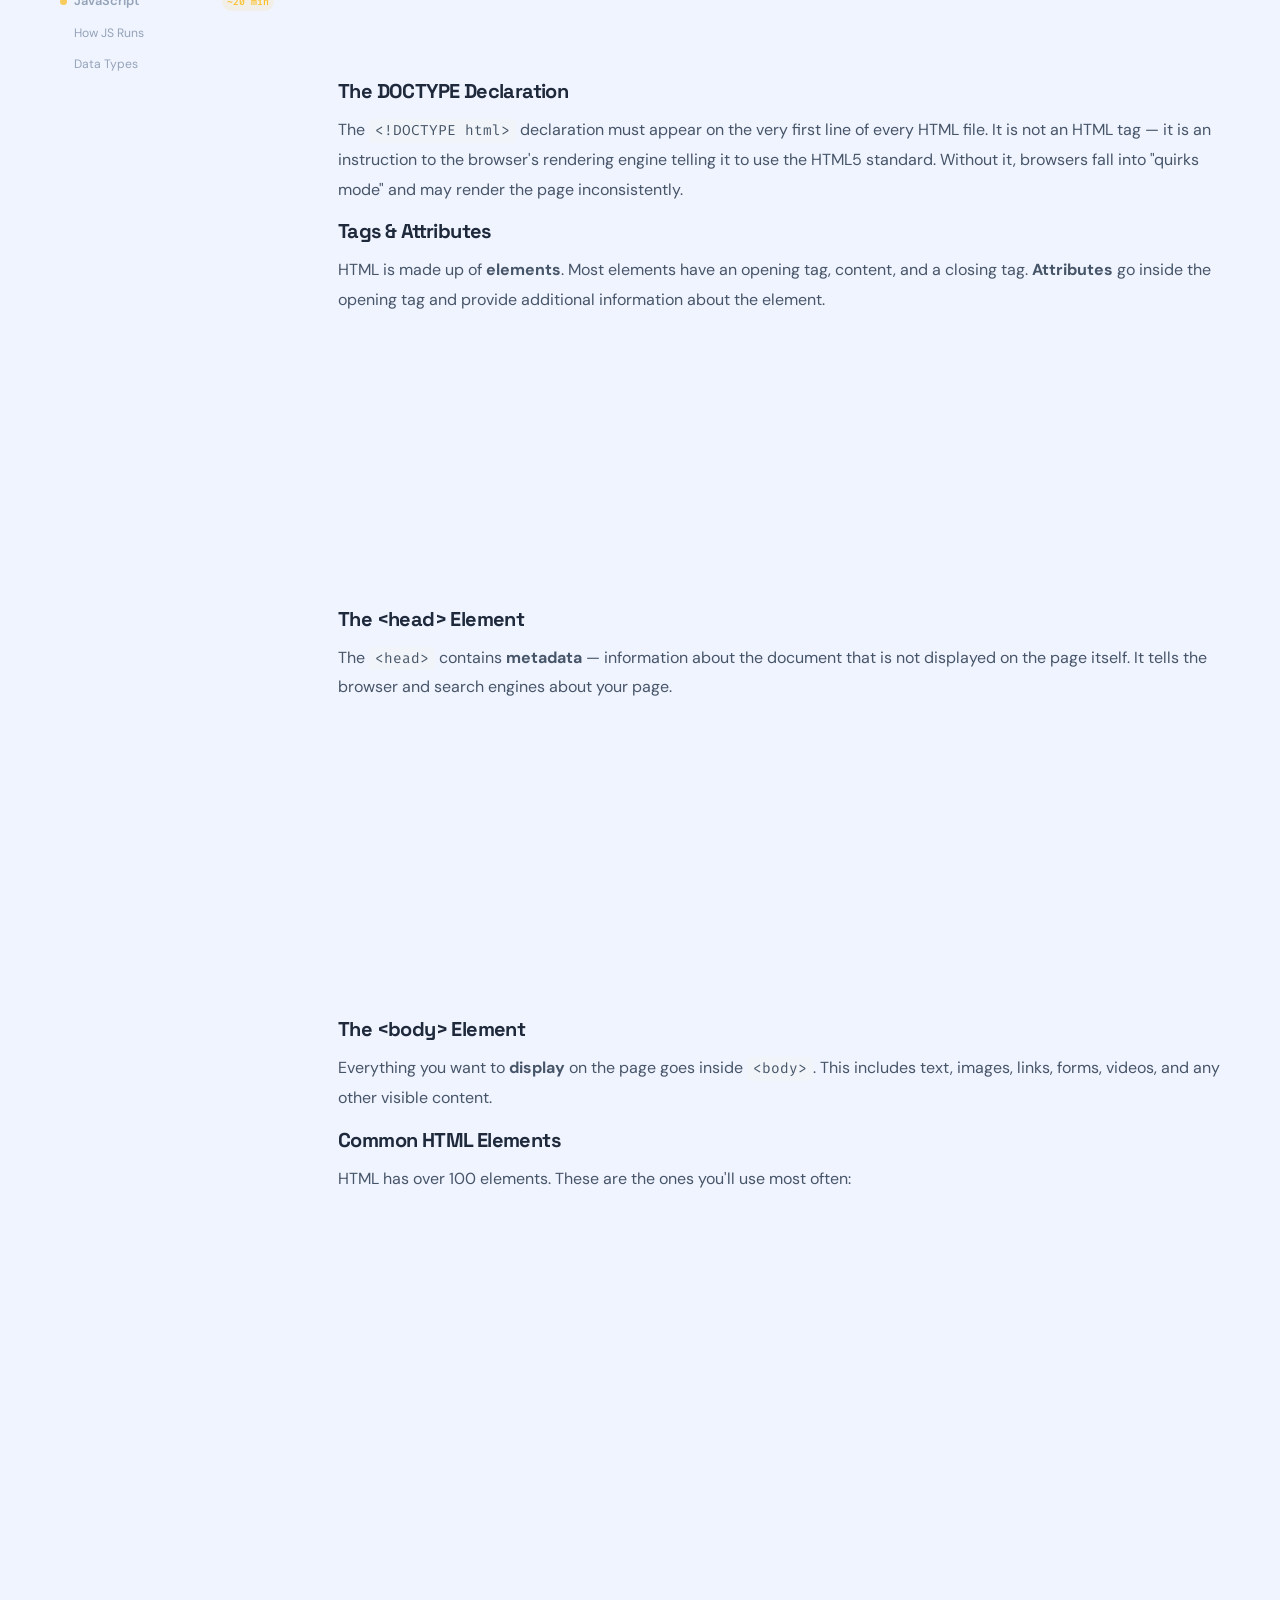
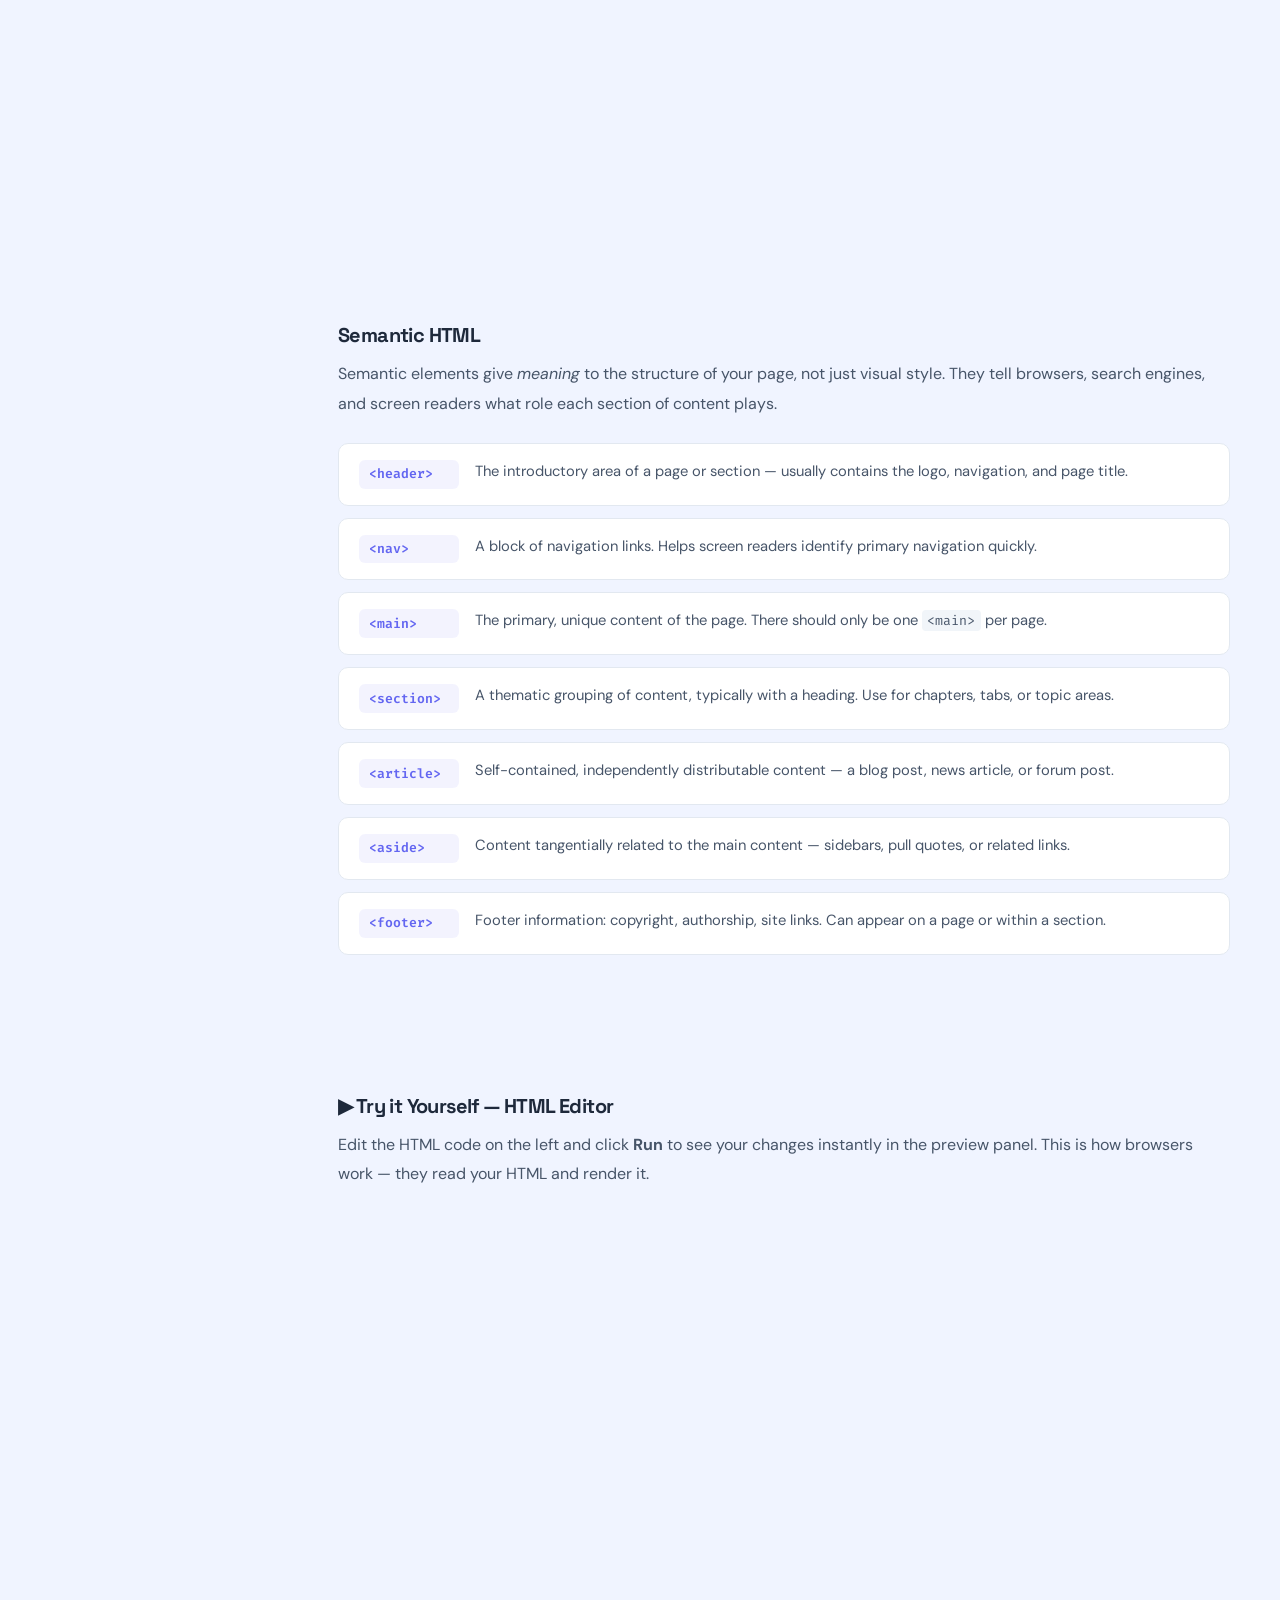
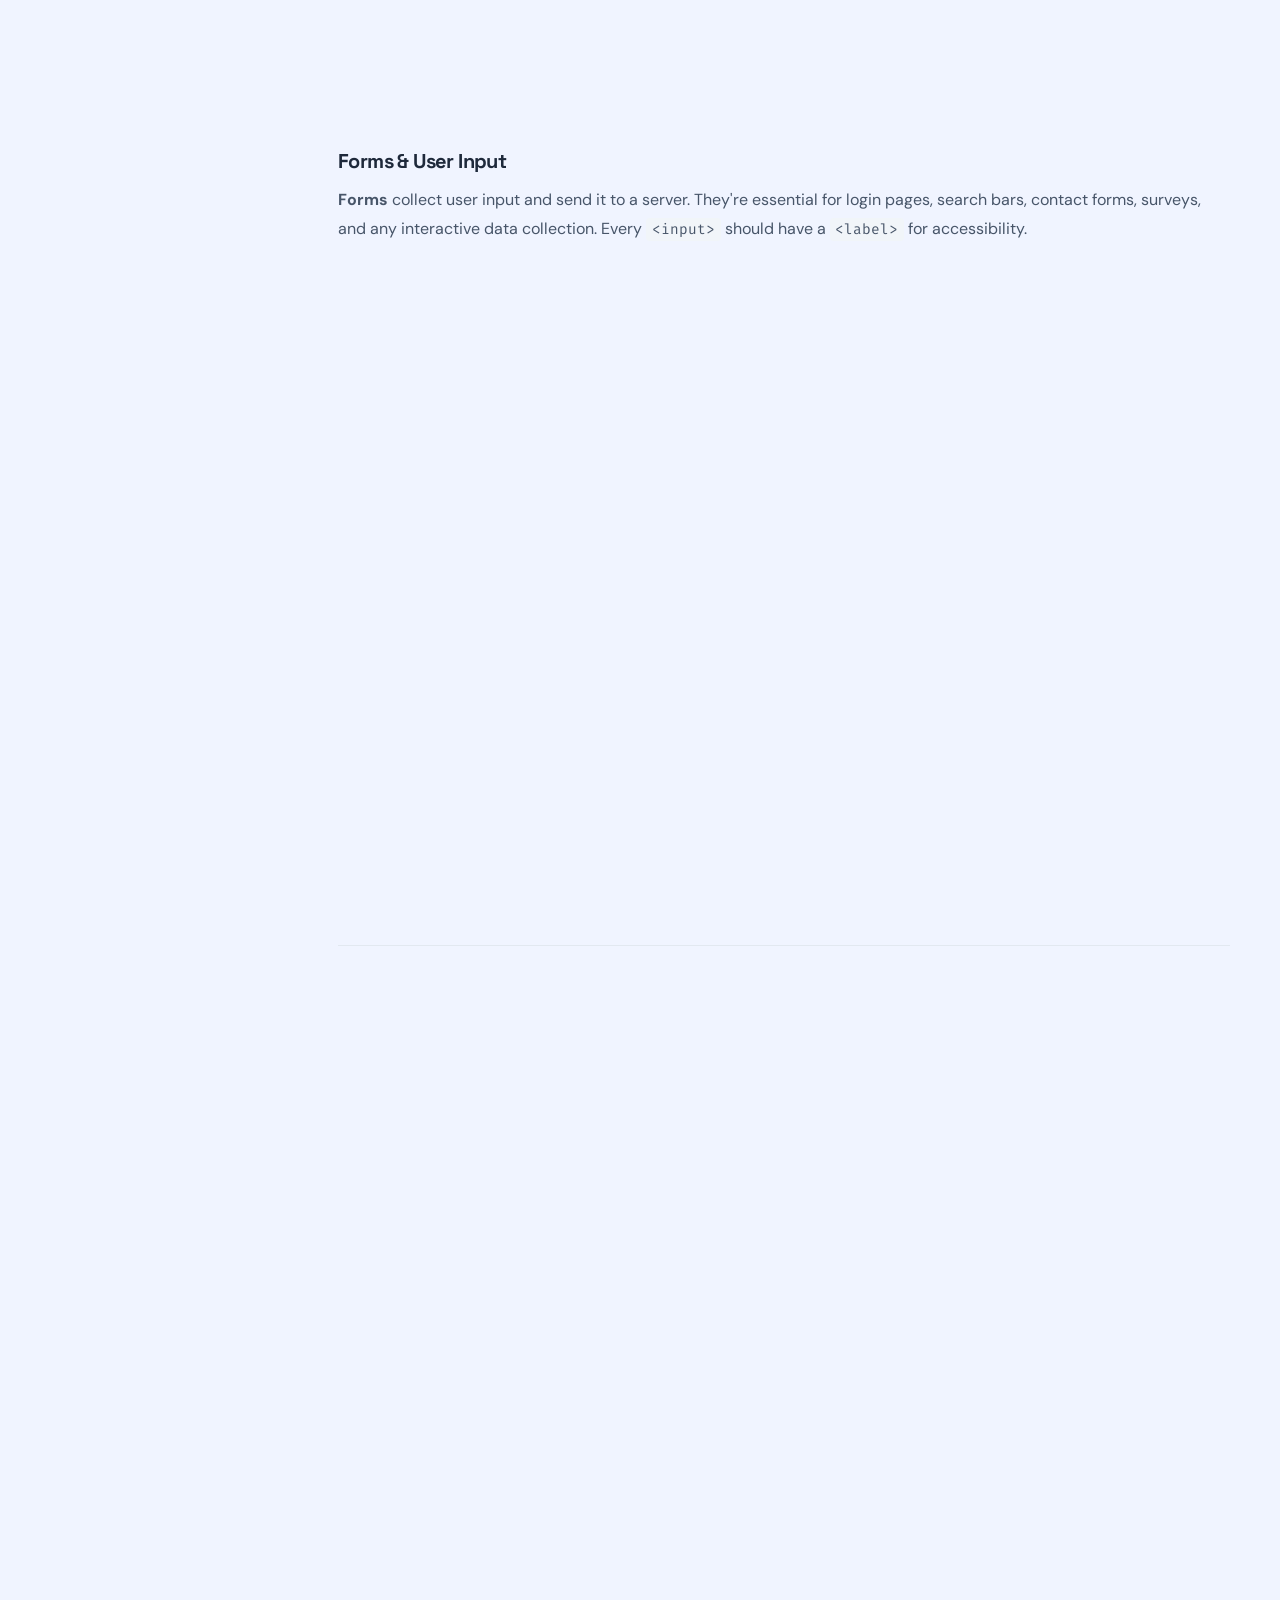
==== commit 8bcdbacf: "feat/updated the complete website and handled all functionality and checks as per project brief" ====
--- a/index.html
+++ b/index.html
@@ -1,11 +1,31 @@
 <!DOCTYPE html>
+<!--
+  ============================================================
+  SkillLance — index.html
+  Entry point / redirect stub
+  ============================================================
+  Author      : Arshad Sheik (Student ID: 25101735)
+  Unit        : CITS5505 Agile Web Development, Sem 1 2026
+  Institution : The University of Western Australia (UWA)
+  Description : Root index page. Immediately redirects the
+                visitor to the main Tutorial page so that
+                opening the project root (e.g. on GitHub Pages)
+                lands on the correct starting page.
+  ============================================================
+-->
 <html lang="en">
 <head>
   <meta charset="UTF-8">
+
+  <!-- Meta-refresh redirect: 0-second delay sends the browser
+       straight to tutorial.html without any visible flash. -->
   <meta http-equiv="refresh" content="0; url=./tutorial.html">
+
   <title>SkillLance</title>
 </head>
 <body>
+  <!-- Fallback anchor for browsers/bots that ignore meta-refresh
+       (e.g. search engine crawlers, curl, older user agents). -->
   <p>Redirecting to <a href="./tutorial.html">SkillLance</a>…</p>
 </body>
-</html>
+</html>
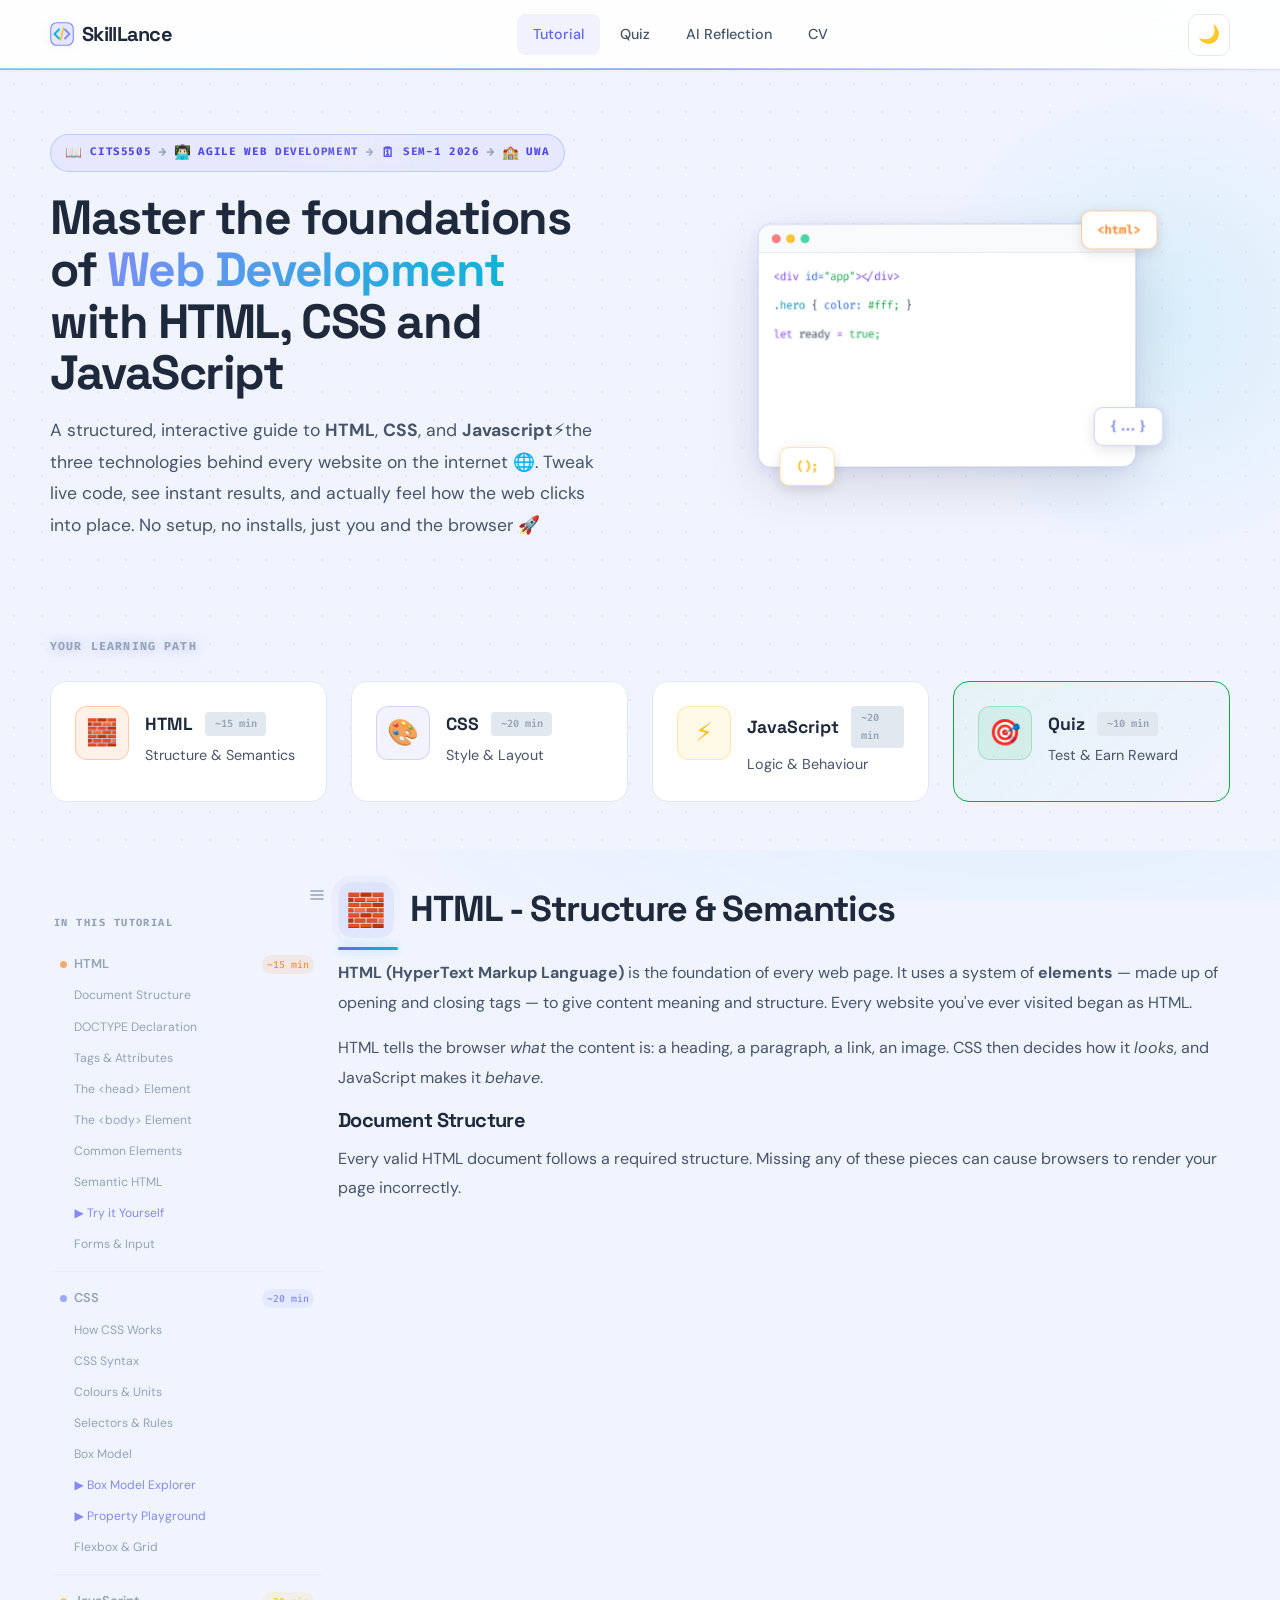
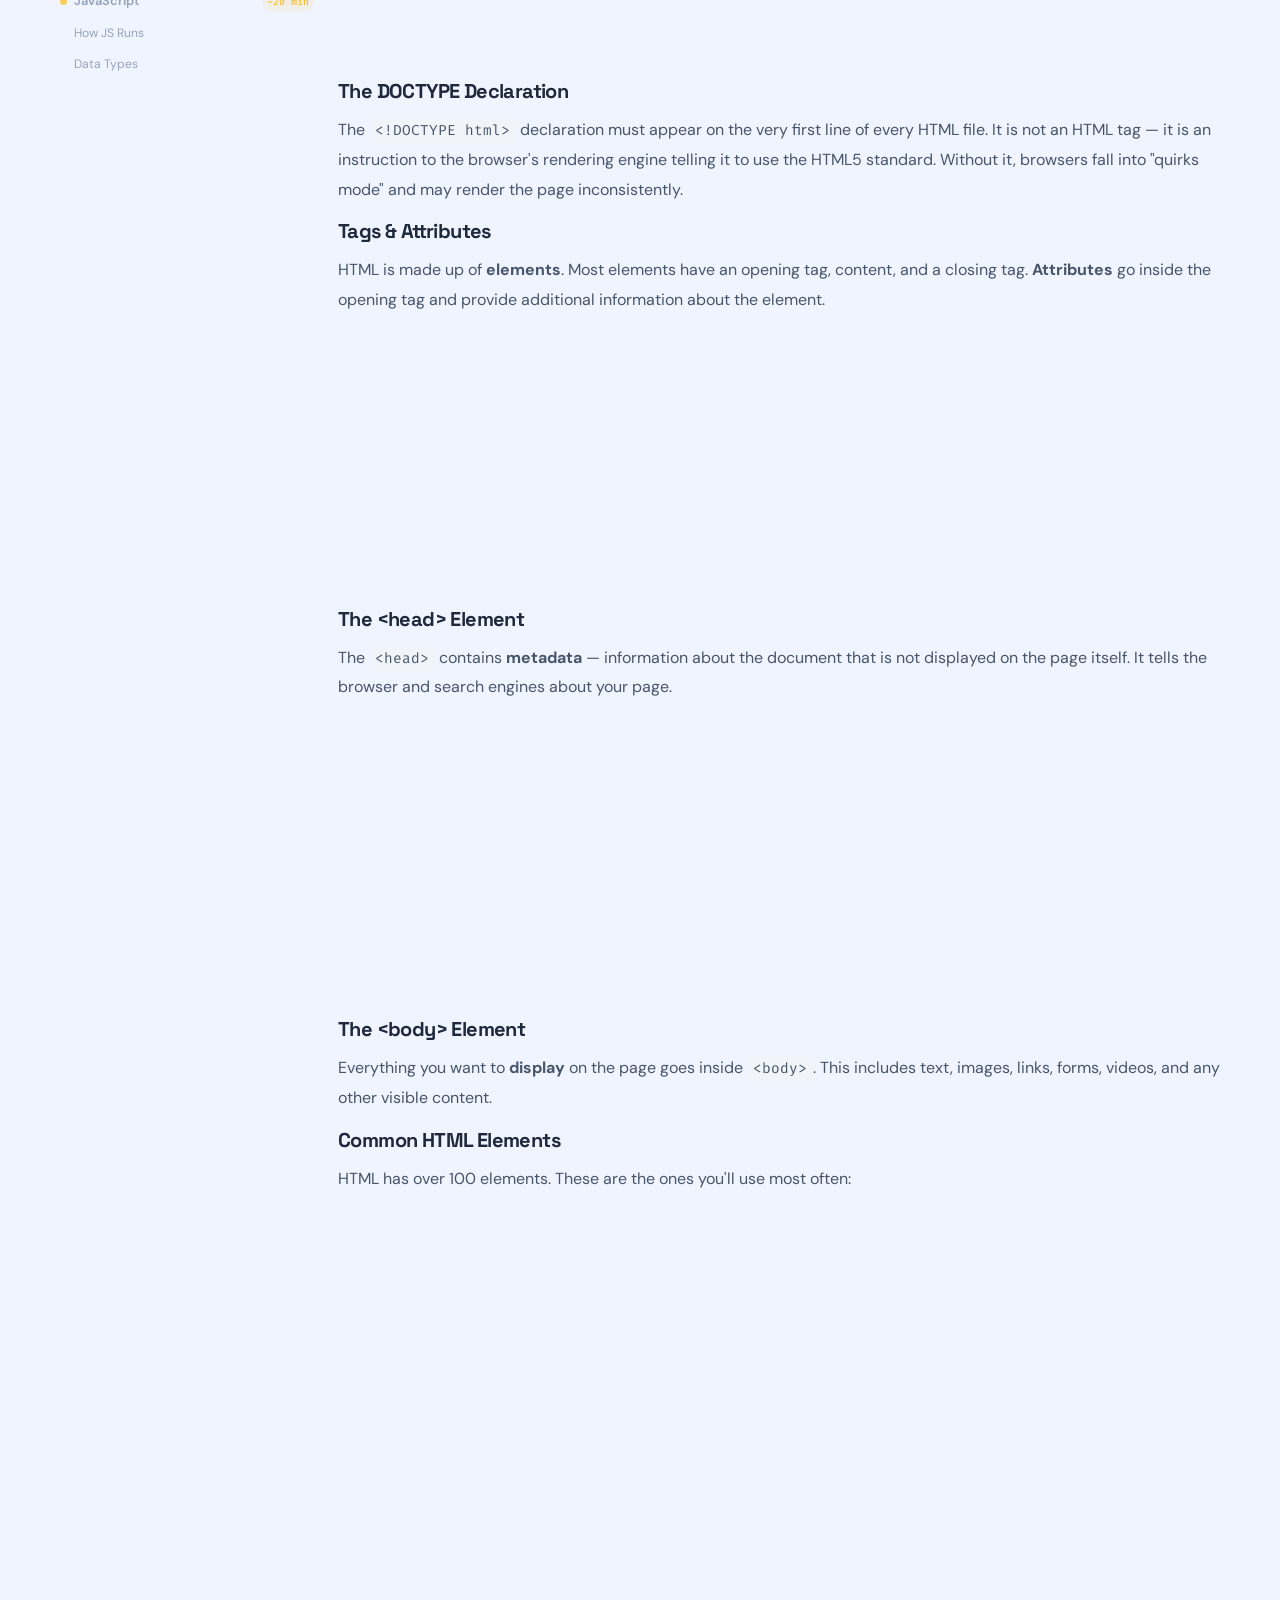
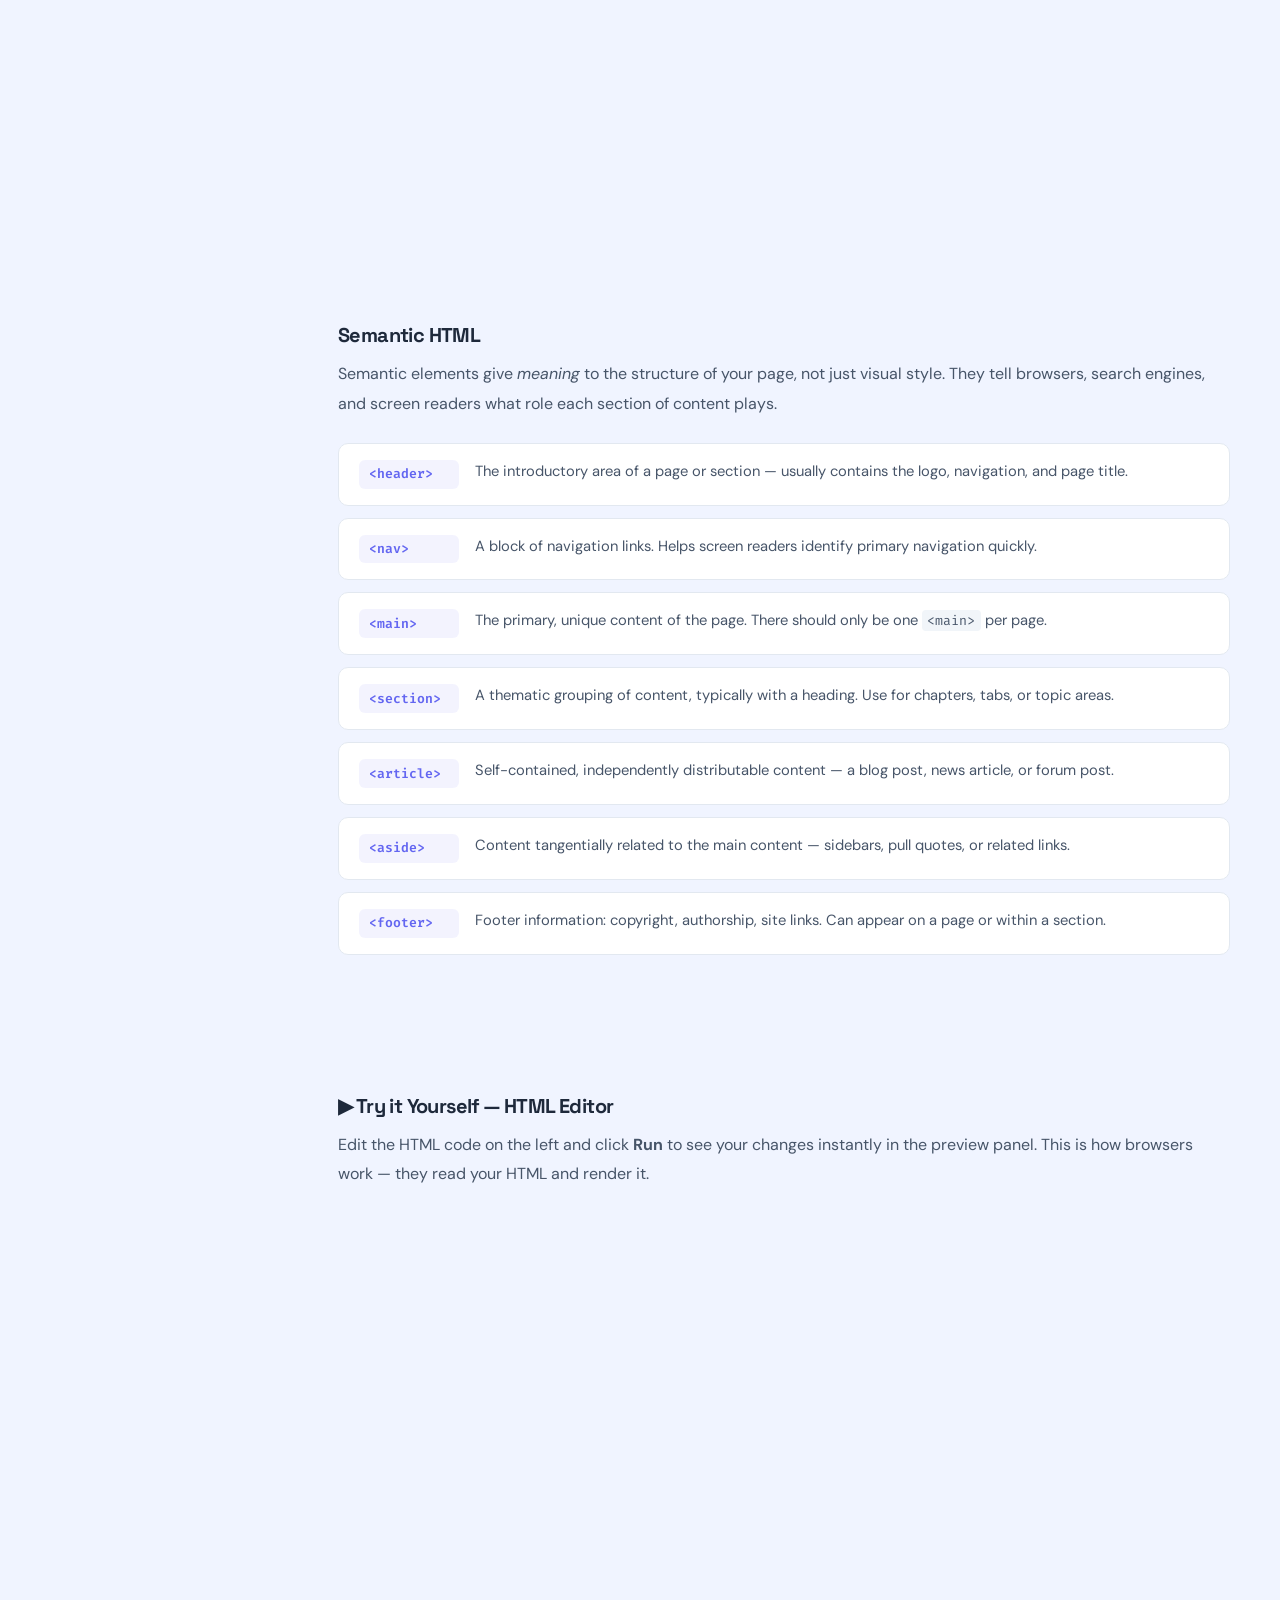
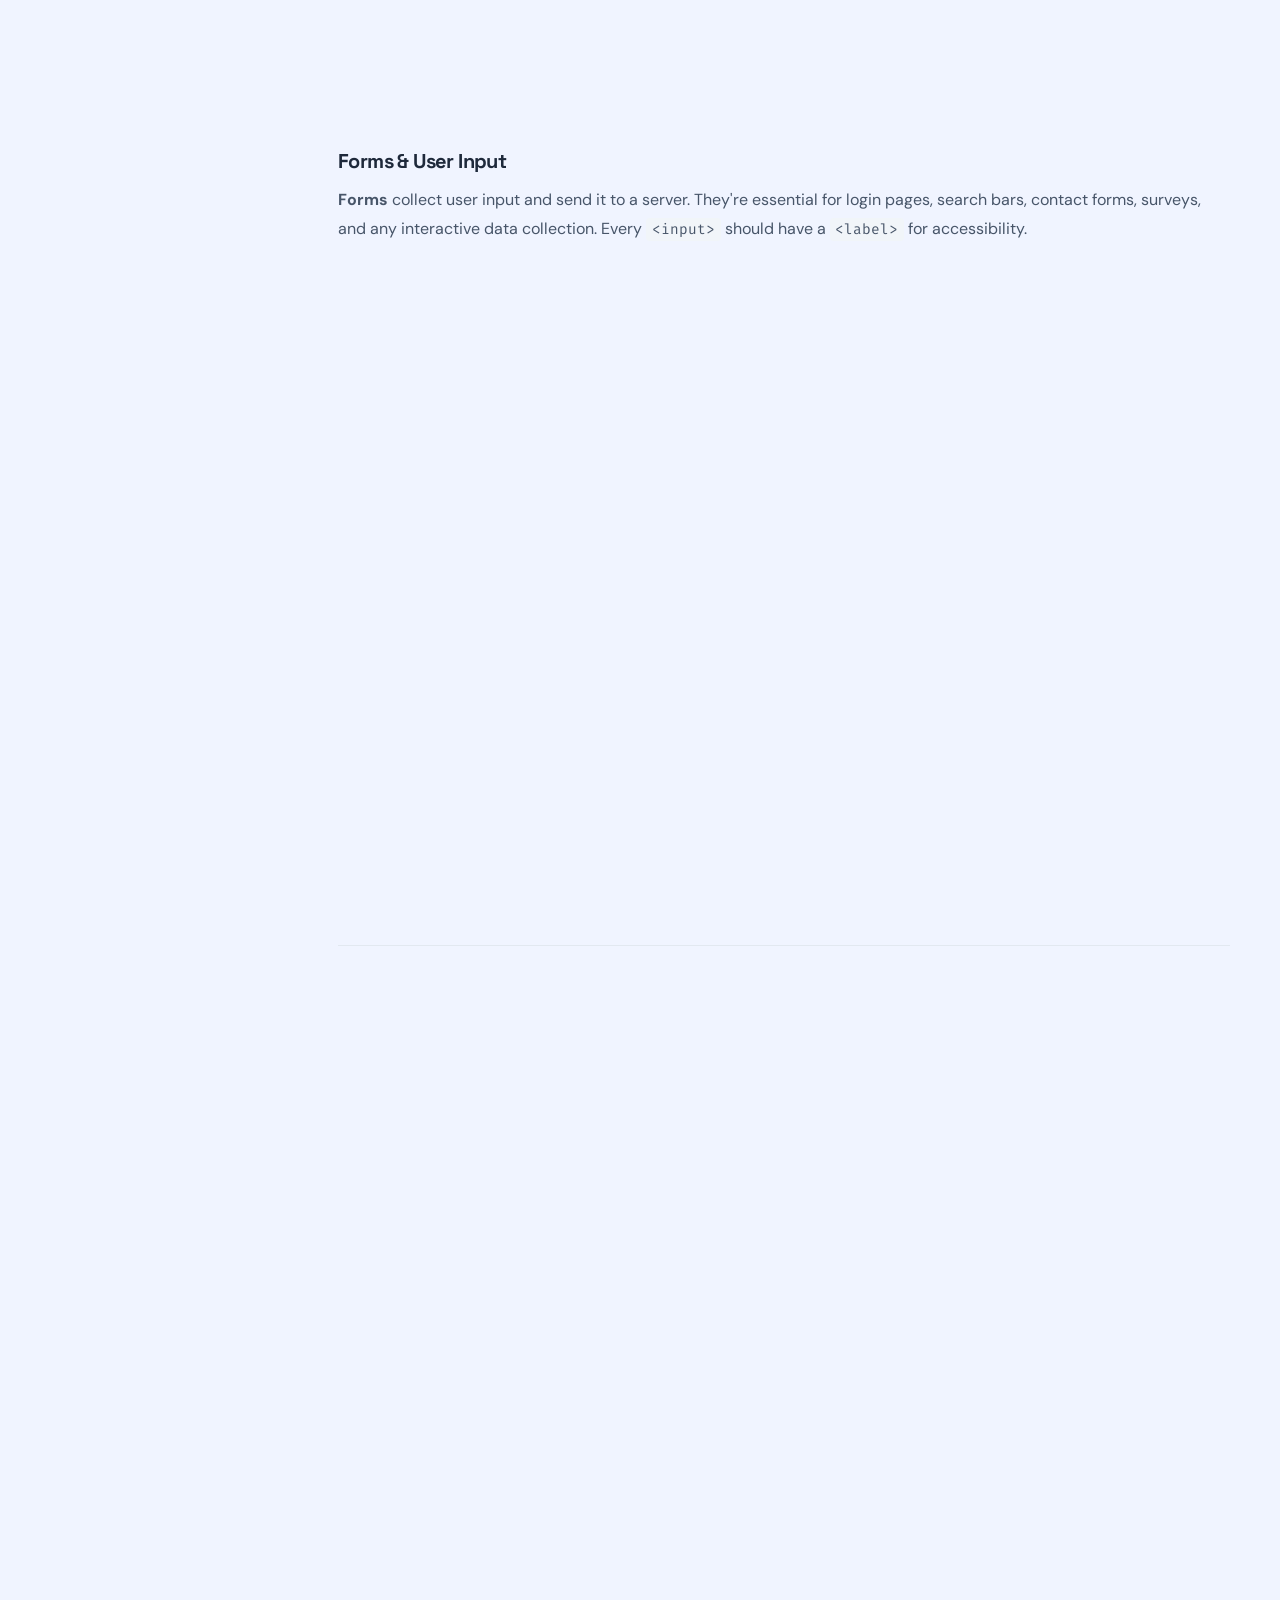
==== commit 72077ec0: "fixed the title favicon logo" ====
--- a/index.html
+++ b/index.html
@@ -16,6 +16,8 @@
 <html lang="en">
 <head>
   <meta charset="UTF-8">
+  <!-- Favicon: inline SVG reusing the SkillLance code-bracket logo -->
+  <link rel="icon" type="image/svg+xml" href="data:image/svg+xml,%3Csvg xmlns='http://www.w3.org/2000/svg' viewBox='0 0 32 32'%3E%3Crect x='1' y='1' width='30' height='30' rx='8' fill='%23818cf8' opacity='0.15'/%3E%3Crect x='1' y='1' width='30' height='30' rx='8' stroke='url(%23fg)' stroke-width='1.5' fill='none'/%3E%3Cpath d='M12 10L6 16L12 22' stroke='%2306b6d4' stroke-width='2.5' stroke-linecap='round' stroke-linejoin='round'/%3E%3Cpath d='M20 10L26 16L20 22' stroke='%23818cf8' stroke-width='2.5' stroke-linecap='round' stroke-linejoin='round'/%3E%3Cpath d='M18 8L14 24' stroke='%23fbbf24' stroke-width='2' stroke-linecap='round'/%3E%3Cdefs%3E%3ClinearGradient id='fg' x1='0' y1='0' x2='32' y2='32'%3E%3Cstop offset='0' stop-color='%23818cf8'/%3E%3Cstop offset='1' stop-color='%2306b6d4'/%3E%3C/linearGradient%3E%3C/defs%3E%3C/svg%3E">
 
   <!-- Meta-refresh redirect: 0-second delay sends the browser
        straight to tutorial.html without any visible flash. -->
